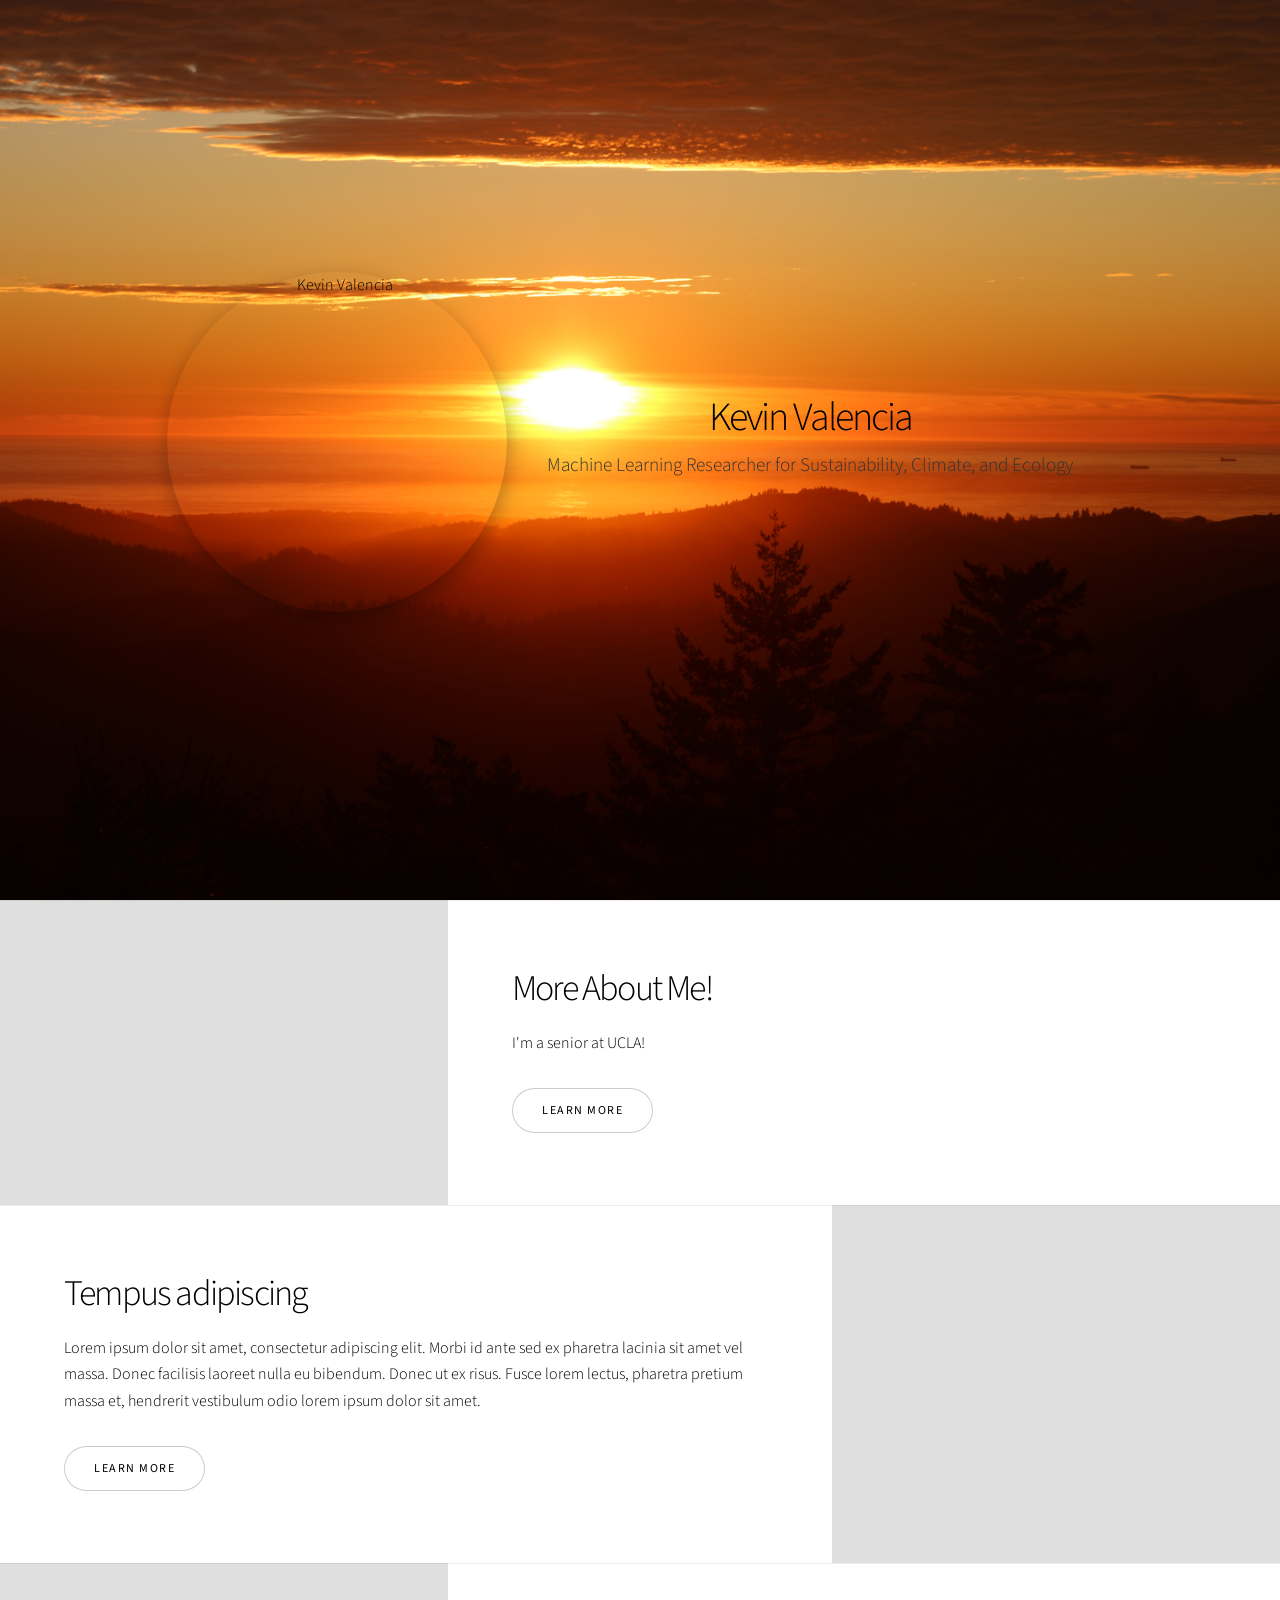
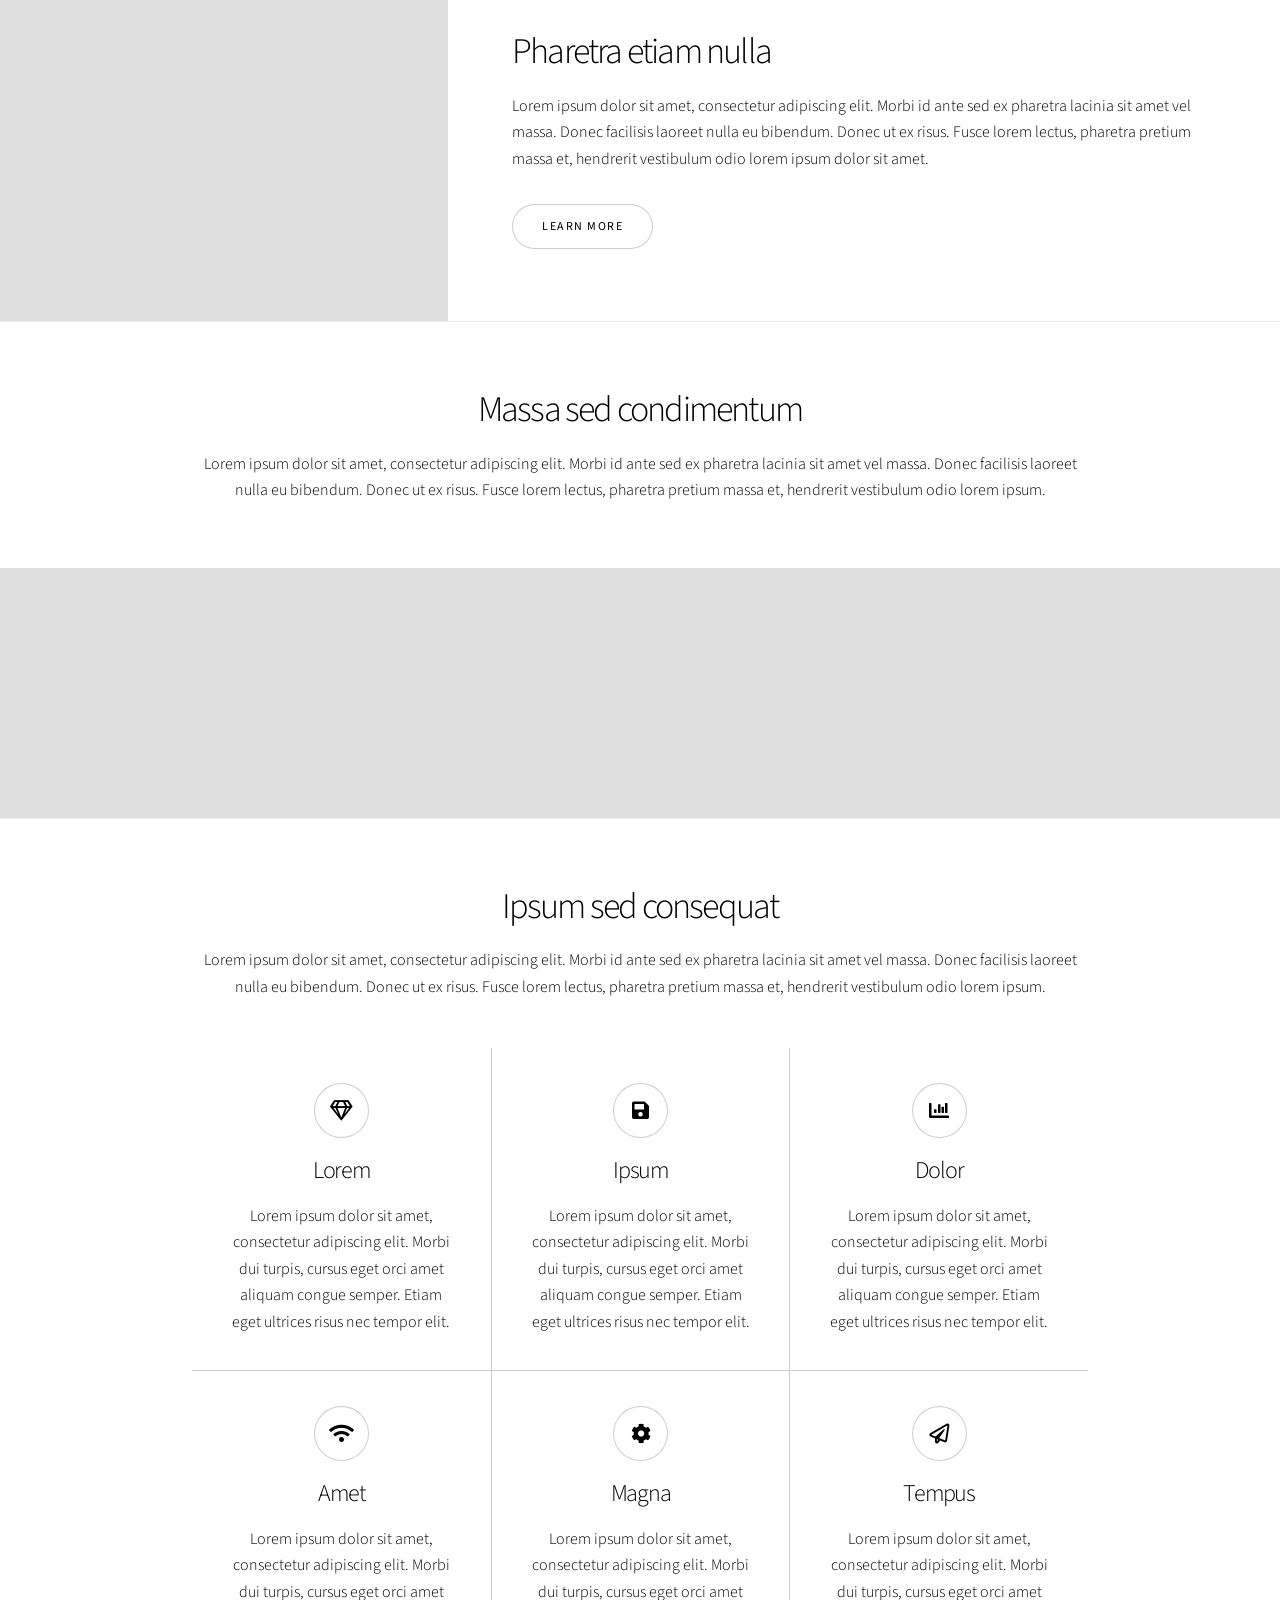
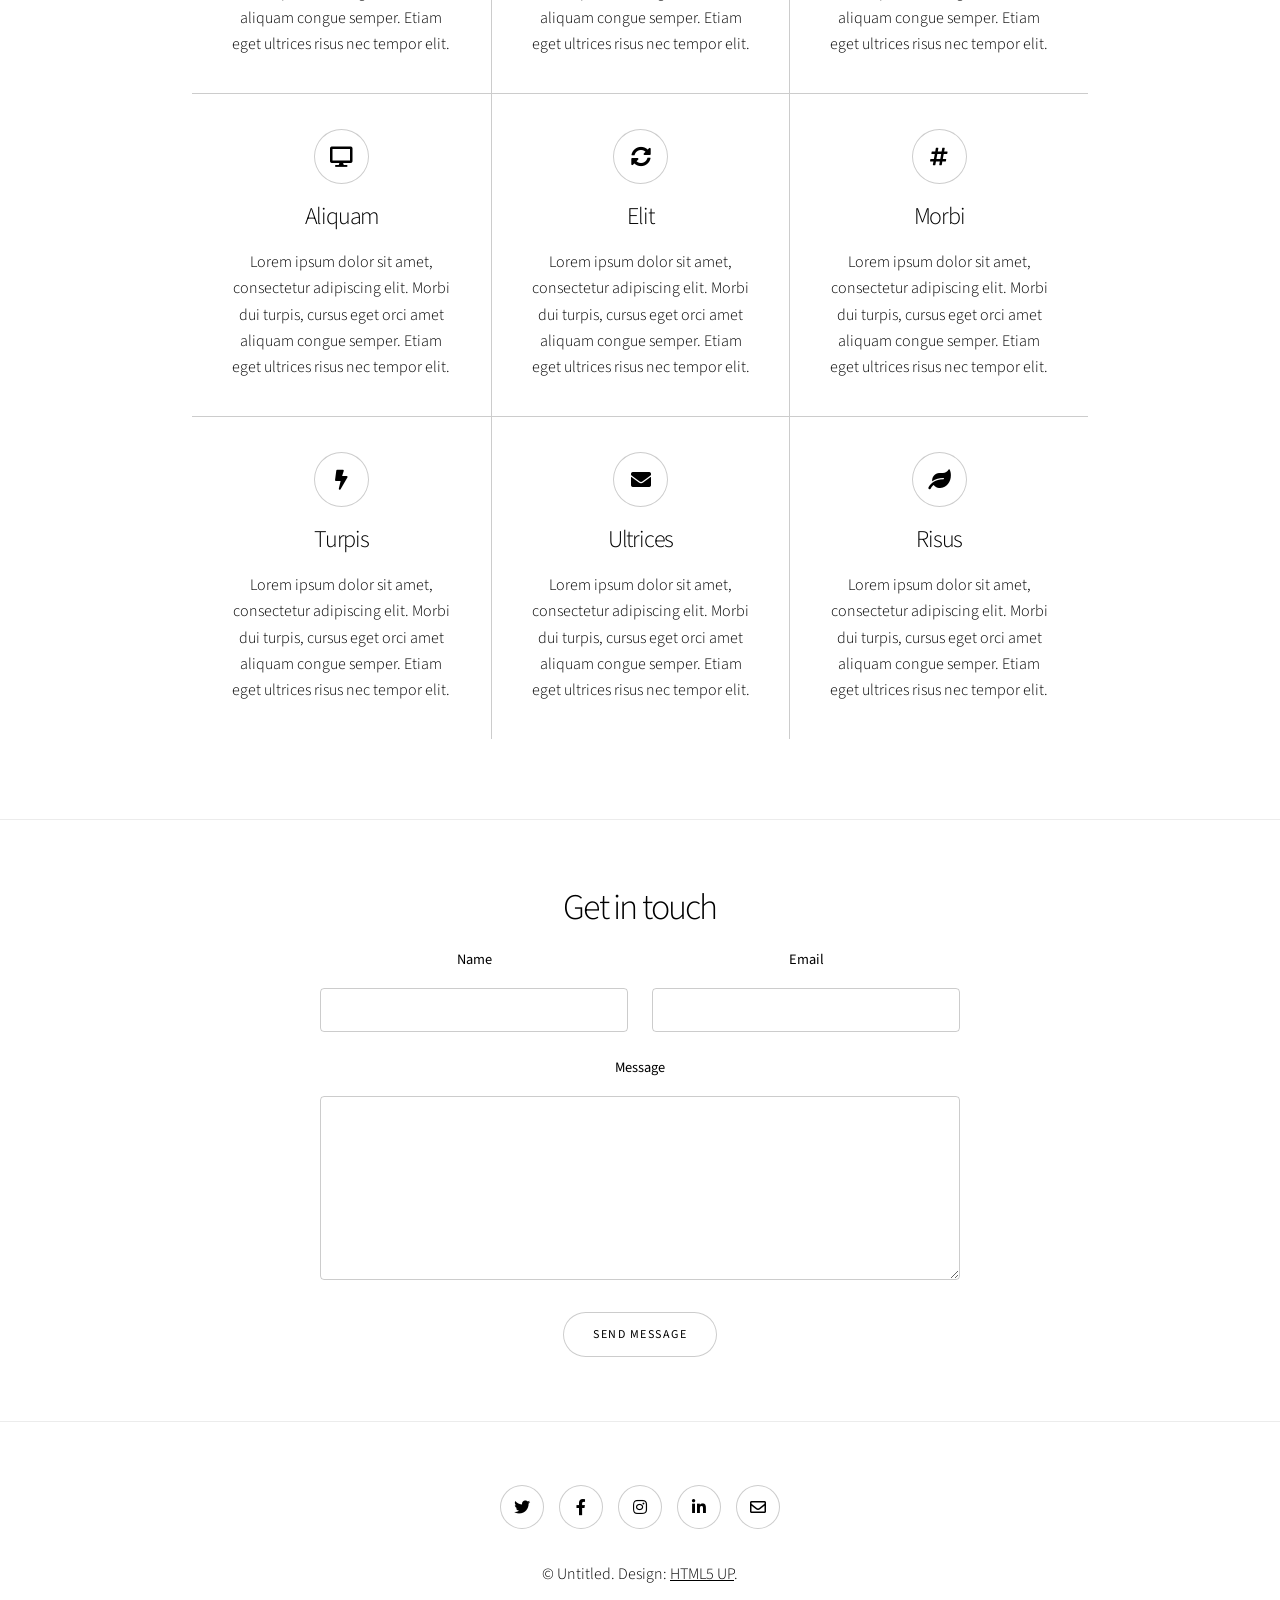
==== index.html @ 8679f1d5 "update title" ====
<!DOCTYPE HTML>
<!--
	Story by HTML5 UP
	html5up.net | @ajlkn
	Free for personal and commercial use under the CCA 3.0 license (html5up.net/license)
-->
<html>
	<head>
		<title>Story by HTML5 UP</title>
		<meta charset="utf-8" />
		<meta name="viewport" content="width=device-width, initial-scale=1, user-scalable=no" />
		<link rel="stylesheet" href="assets/css/main.css" />
		<noscript><link rel="stylesheet" href="assets/css/noscript.css" /></noscript>
	</head>
	<body class="is-preload">

		<!-- Wrapper -->
			<div id="wrapper" class="divided">

				<!-- One -->
					<section class="hero full-background">
					<img class="profile-pic" src="./images/221A0986.JPG" alt="Kevin Valencia" />
					<div class="overlay">
						<h1>Kevin Valencia</h1>
						<p>Machine Learning Researcher for Sustainability, Climate, and Ecology</p>
					</div>
					</section>


				<!-- Two -->
					<section class="spotlight style1 orient-right content-align-left image-position-center onscroll-image-fade-in" id="first">
						<div class="content">
							<h2>More About Me!</h2>
							<p>I'm a senior at UCLA!</p>
							<ul class="actions stacked">
								<li><a href="#" class="button">Learn More</a></li>
							</ul>
						</div>
						<div class="image">
							<img src="./images/221A0952.jpg" alt="" />
						</div>
					</section>

				<!-- Three -->
					<section class="spotlight style1 orient-left content-align-left image-position-center onscroll-image-fade-in">
						<div class="content">
							<h2>Tempus adipiscing</h2>
							<p>Lorem ipsum dolor sit amet, consectetur adipiscing elit. Morbi id ante sed ex pharetra lacinia sit amet vel massa. Donec facilisis laoreet nulla eu bibendum. Donec ut ex risus. Fusce lorem lectus, pharetra pretium massa et, hendrerit vestibulum odio lorem ipsum dolor sit amet.</p>
							<ul class="actions stacked">
								<li><a href="#" class="button">Learn More</a></li>
							</ul>
						</div>
						<div class="image">
							<img src="images/spotlight02.jpg" alt="" />
						</div>
					</section>

				<!-- Four -->
					<section class="spotlight style1 orient-right content-align-left image-position-center onscroll-image-fade-in">
						<div class="content">
							<h2>Pharetra etiam nulla</h2>
							<p>Lorem ipsum dolor sit amet, consectetur adipiscing elit. Morbi id ante sed ex pharetra lacinia sit amet vel massa. Donec facilisis laoreet nulla eu bibendum. Donec ut ex risus. Fusce lorem lectus, pharetra pretium massa et, hendrerit vestibulum odio lorem ipsum dolor sit amet.</p>
							<ul class="actions stacked">
								<li><a href="#" class="button">Learn More</a></li>
							</ul>
						</div>
						<div class="image">
							<img src="images/spotlight03.jpg" alt="" />
						</div>
					</section>

				<!-- Five -->
					<section class="wrapper style1 align-center">
						<div class="inner">
							<h2>Massa sed condimentum</h2>
							<p>Lorem ipsum dolor sit amet, consectetur adipiscing elit. Morbi id ante sed ex pharetra lacinia sit amet vel massa. Donec facilisis laoreet nulla eu bibendum. Donec ut ex risus. Fusce lorem lectus, pharetra pretium massa et, hendrerit vestibulum odio lorem ipsum.</p>
						</div>

						<!-- Gallery -->
							<div class="gallery style2 medium lightbox onscroll-fade-in">
								<article>
									<a href="images/gallery/fulls/01.jpg" class="image">
										<img src="images/gallery/thumbs/01.jpg" alt="" />
									</a>
									<div class="caption">
										<h3>Ipsum Dolor</h3>
										<p>Lorem ipsum dolor amet, consectetur magna etiam elit. Etiam sed ultrices.</p>
										<ul class="actions fixed">
											<li><span class="button small">Details</span></li>
										</ul>
									</div>
								</article>
								<article>
									<a href="images/gallery/fulls/02.jpg" class="image">
										<img src="images/gallery/thumbs/02.jpg" alt="" />
									</a>
									<div class="caption">
										<h3>Feugiat Lorem</h3>
										<p>Lorem ipsum dolor amet, consectetur magna etiam elit. Etiam sed ultrices.</p>
										<ul class="actions fixed">
											<li><span class="button small">Details</span></li>
										</ul>
									</div>
								</article>
								<article>
									<a href="images/gallery/fulls/03.jpg" class="image">
										<img src="images/gallery/thumbs/03.jpg" alt="" />
									</a>
									<div class="caption">
										<h3>Magna Amet</h3>
										<p>Lorem ipsum dolor amet, consectetur magna etiam elit. Etiam sed ultrices.</p>
										<ul class="actions fixed">
											<li><span class="button small">Details</span></li>
										</ul>
									</div>
								</article>
								<article>
									<a href="images/gallery/fulls/04.jpg" class="image">
										<img src="images/gallery/thumbs/04.jpg" alt="" />
									</a>
									<div class="caption">
										<h3>Sed Tempus</h3>
										<p>Lorem ipsum dolor amet, consectetur magna etiam elit. Etiam sed ultrices.</p>
										<ul class="actions fixed">
											<li><span class="button small">Details</span></li>
										</ul>
									</div>
								</article>
								<article>
									<a href="images/gallery/fulls/05.jpg" class="image">
										<img src="images/gallery/thumbs/05.jpg" alt="" />
									</a>
									<div class="caption">
										<h3>Ultrices Magna</h3>
										<p>Lorem ipsum dolor amet, consectetur magna etiam elit. Etiam sed ultrices.</p>
										<ul class="actions fixed">
											<li><span class="button small">Details</span></li>
										</ul>
									</div>
								</article>
								<article>
									<a href="images/gallery/fulls/06.jpg" class="image">
										<img src="images/gallery/thumbs/06.jpg" alt="" />
									</a>
									<div class="caption">
										<h3>Sed Tempus</h3>
										<p>Lorem ipsum dolor amet, consectetur magna etiam elit. Etiam sed ultrices.</p>
										<ul class="actions fixed">
											<li><span class="button small">Details</span></li>
										</ul>
									</div>
								</article>
								<article>
									<a href="images/gallery/fulls/07.jpg" class="image">
										<img src="images/gallery/thumbs/07.jpg" alt="" />
									</a>
									<div class="caption">
										<h3>Ipsum Lorem</h3>
										<p>Lorem ipsum dolor amet, consectetur magna etiam elit. Etiam sed ultrices.</p>
										<ul class="actions fixed">
											<li><span class="button small">Details</span></li>
										</ul>
									</div>
								</article>
								<article>
									<a href="images/gallery/fulls/08.jpg" class="image">
										<img src="images/gallery/thumbs/08.jpg" alt="" />
									</a>
									<div class="caption">
										<h3>Magna Risus</h3>
										<p>Lorem ipsum dolor amet, consectetur magna etiam elit. Etiam sed ultrices.</p>
										<ul class="actions fixed">
											<li><span class="button small">Details</span></li>
										</ul>
									</div>
								</article>
								<article>
									<a href="images/gallery/fulls/09.jpg" class="image">
										<img src="images/gallery/thumbs/09.jpg" alt="" />
									</a>
									<div class="caption">
										<h3>Tempus Dolor</h3>
										<p>Lorem ipsum dolor amet, consectetur magna etiam elit. Etiam sed ultrices.</p>
										<ul class="actions fixed">
											<li><span class="button small">Details</span></li>
										</ul>
									</div>
								</article>
								<article>
									<a href="images/gallery/fulls/10.jpg" class="image">
										<img src="images/gallery/thumbs/10.jpg" alt="" />
									</a>
									<div class="caption">
										<h3>Sed Etiam</h3>
										<p>Lorem ipsum dolor amet, consectetur magna etiam elit. Etiam sed ultrices.</p>
										<ul class="actions fixed">
											<li><span class="button small">Details</span></li>
										</ul>
									</div>
								</article>
								<article>
									<a href="images/gallery/fulls/11.jpg" class="image">
										<img src="images/gallery/thumbs/11.jpg" alt="" />
									</a>
									<div class="caption">
										<h3>Magna Lorem</h3>
										<p>Lorem ipsum dolor amet, consectetur magna etiam elit. Etiam sed ultrices.</p>
										<ul class="actions fixed">
											<li><span class="button small">Details</span></li>
										</ul>
									</div>
								</article>
								<article>
									<a href="images/gallery/fulls/12.jpg" class="image">
										<img src="images/gallery/thumbs/12.jpg" alt="" />
									</a>
									<div class="caption">
										<h3>Ipsum Dolor</h3>
										<p>Lorem ipsum dolor amet, consectetur magna etiam elit. Etiam sed ultrices.</p>
										<ul class="actions fixed">
											<li><span class="button small">Details</span></li>
										</ul>
									</div>
								</article>
							</div>

					</section>

				<!-- Six -->
					<section class="wrapper style1 align-center">
						<div class="inner">
							<h2>Ipsum sed consequat</h2>
							<p>Lorem ipsum dolor sit amet, consectetur adipiscing elit. Morbi id ante sed ex pharetra lacinia sit amet vel massa. Donec facilisis laoreet nulla eu bibendum. Donec ut ex risus. Fusce lorem lectus, pharetra pretium massa et, hendrerit vestibulum odio lorem ipsum.</p>
							<div class="items style1 medium onscroll-fade-in">
								<section>
									<span class="icon style2 major fa-gem"></span>
									<h3>Lorem</h3>
									<p>Lorem ipsum dolor sit amet, consectetur adipiscing elit. Morbi dui turpis, cursus eget orci amet aliquam congue semper. Etiam eget ultrices risus nec tempor elit.</p>
								</section>
								<section>
									<span class="icon solid style2 major fa-save"></span>
									<h3>Ipsum</h3>
									<p>Lorem ipsum dolor sit amet, consectetur adipiscing elit. Morbi dui turpis, cursus eget orci amet aliquam congue semper. Etiam eget ultrices risus nec tempor elit.</p>
								</section>
								<section>
									<span class="icon solid style2 major fa-chart-bar"></span>
									<h3>Dolor</h3>
									<p>Lorem ipsum dolor sit amet, consectetur adipiscing elit. Morbi dui turpis, cursus eget orci amet aliquam congue semper. Etiam eget ultrices risus nec tempor elit.</p>
								</section>
								<section>
									<span class="icon solid style2 major fa-wifi"></span>
									<h3>Amet</h3>
									<p>Lorem ipsum dolor sit amet, consectetur adipiscing elit. Morbi dui turpis, cursus eget orci amet aliquam congue semper. Etiam eget ultrices risus nec tempor elit.</p>
								</section>
								<section>
									<span class="icon solid style2 major fa-cog"></span>
									<h3>Magna</h3>
									<p>Lorem ipsum dolor sit amet, consectetur adipiscing elit. Morbi dui turpis, cursus eget orci amet aliquam congue semper. Etiam eget ultrices risus nec tempor elit.</p>
								</section>
								<section>
									<span class="icon style2 major fa-paper-plane"></span>
									<h3>Tempus</h3>
									<p>Lorem ipsum dolor sit amet, consectetur adipiscing elit. Morbi dui turpis, cursus eget orci amet aliquam congue semper. Etiam eget ultrices risus nec tempor elit.</p>
								</section>
								<section>
									<span class="icon solid style2 major fa-desktop"></span>
									<h3>Aliquam</h3>
									<p>Lorem ipsum dolor sit amet, consectetur adipiscing elit. Morbi dui turpis, cursus eget orci amet aliquam congue semper. Etiam eget ultrices risus nec tempor elit.</p>
								</section>
								<section>
									<span class="icon solid style2 major fa-sync-alt"></span>
									<h3>Elit</h3>
									<p>Lorem ipsum dolor sit amet, consectetur adipiscing elit. Morbi dui turpis, cursus eget orci amet aliquam congue semper. Etiam eget ultrices risus nec tempor elit.</p>
								</section>
								<section>
									<span class="icon solid style2 major fa-hashtag"></span>
									<h3>Morbi</h3>
									<p>Lorem ipsum dolor sit amet, consectetur adipiscing elit. Morbi dui turpis, cursus eget orci amet aliquam congue semper. Etiam eget ultrices risus nec tempor elit.</p>
								</section>
								<section>
									<span class="icon solid style2 major fa-bolt"></span>
									<h3>Turpis</h3>
									<p>Lorem ipsum dolor sit amet, consectetur adipiscing elit. Morbi dui turpis, cursus eget orci amet aliquam congue semper. Etiam eget ultrices risus nec tempor elit.</p>
								</section>
								<section>
									<span class="icon solid style2 major fa-envelope"></span>
									<h3>Ultrices</h3>
									<p>Lorem ipsum dolor sit amet, consectetur adipiscing elit. Morbi dui turpis, cursus eget orci amet aliquam congue semper. Etiam eget ultrices risus nec tempor elit.</p>
								</section>
								<section>
									<span class="icon solid style2 major fa-leaf"></span>
									<h3>Risus</h3>
									<p>Lorem ipsum dolor sit amet, consectetur adipiscing elit. Morbi dui turpis, cursus eget orci amet aliquam congue semper. Etiam eget ultrices risus nec tempor elit.</p>
								</section>
							</div>
						</div>
					</section>

				<!-- Seven -->
					<section class="wrapper style1 align-center">
						<div class="inner medium">
							<h2>Get in touch</h2>
							<form method="post" action="#">
								<div class="fields">
									<div class="field half">
										<label for="name">Name</label>
										<input type="text" name="name" id="name" value="" />
									</div>
									<div class="field half">
										<label for="email">Email</label>
										<input type="email" name="email" id="email" value="" />
									</div>
									<div class="field">
										<label for="message">Message</label>
										<textarea name="message" id="message" rows="6"></textarea>
									</div>
								</div>
								<ul class="actions special">
									<li><input type="submit" name="submit" id="submit" value="Send Message" /></li>
								</ul>
							</form>

						</div>
					</section>

				<!-- Footer -->
					<footer class="wrapper style1 align-center">
						<div class="inner">
							<ul class="icons">
								<li><a href="#" class="icon brands style2 fa-twitter"><span class="label">Twitter</span></a></li>
								<li><a href="#" class="icon brands style2 fa-facebook-f"><span class="label">Facebook</span></a></li>
								<li><a href="#" class="icon brands style2 fa-instagram"><span class="label">Instagram</span></a></li>
								<li><a href="#" class="icon brands style2 fa-linkedin-in"><span class="label">LinkedIn</span></a></li>
								<li><a href="#" class="icon style2 fa-envelope"><span class="label">Email</span></a></li>
							</ul>
							<p>&copy; Untitled. Design: <a href="https://html5up.net">HTML5 UP</a>.</p>
						</div>
					</footer>

			</div>

		<!-- Scripts -->
			<script src="assets/js/jquery.min.js"></script>
			<script src="assets/js/jquery.scrollex.min.js"></script>
			<script src="assets/js/jquery.scrolly.min.js"></script>
			<script src="assets/js/browser.min.js"></script>
			<script src="assets/js/breakpoints.min.js"></script>
			<script src="assets/js/util.js"></script>
			<script src="assets/js/main.js"></script>

	</body>
</html>
---- assets/css/main.css ----
@import url(fontawesome-all.min.css);
@import url("https://fonts.googleapis.com/css?family=Source+Sans+Pro:300,300i,400,400i");

/*
	Story by HTML5 UP
	html5up.net | @ajlkn
	Free for personal and commercial use under the CCA 3.0 license (html5up.net/license)
*/

html, body, div, span, applet, object,
iframe, h1, h2, h3, h4, h5, h6, p, blockquote,
pre, a, abbr, acronym, address, big, cite,
code, del, dfn, em, img, ins, kbd, q, s, samp,
small, strike, strong, sub, sup, tt, var, b,
u, i, center, dl, dt, dd, ol, ul, li, fieldset,
form, label, legend, table, caption, tbody,
tfoot, thead, tr, th, td, article, aside,
canvas, details, embed, figure, figcaption,
footer, header, hgroup, menu, nav, output, ruby,
section, summary, time, mark, audio, video {
	margin: 0;
	padding: 0;
	border: 0;
	font-size: 100%;
	font: inherit;
	vertical-align: baseline;}

article, aside, details, figcaption, figure,
footer, header, hgroup, menu, nav, section {
	display: block;}

body {
	line-height: 1;
}

ol, ul {
	list-style: none;
}

blockquote, q {
	quotes: none;
}

	blockquote:before, blockquote:after, q:before, q:after {
		content: '';
		content: none;
	}

table {
	border-collapse: collapse;
	border-spacing: 0;
}

body {
	-webkit-text-size-adjust: none;
}

mark {
	background-color: transparent;
	color: inherit;
}

input::-moz-focus-inner {
	border: 0;
	padding: 0;
}

input, select, textarea {
	-moz-appearance: none;
	-webkit-appearance: none;
	-ms-appearance: none;
	appearance: none;
}

/* Basic */

	@-ms-viewport {
		width: device-width;
	}

	body {
		-ms-overflow-style: scrollbar;
	}

	@media screen and (max-width: 480px) {

		html, body {
			min-width: 320px;
		}

	}

	html {
		box-sizing: border-box;
	}

	*, *:before, *:after {
		box-sizing: inherit;
	}

	body {
		background: #ffffff;
	}

		body.is-preload *, body.is-preload *:before, body.is-preload *:after {
			-moz-animation: none !important;
			-webkit-animation: none !important;
			-ms-animation: none !important;
			animation: none !important;
			-moz-transition: none !important;
			-webkit-transition: none !important;
			-ms-transition: none !important;
			transition: none !important;
		}

/* Type */

	html {
		font-size: 18pt;
	}

		@media screen and (max-width: 1680px) {

			html {
				font-size: 14pt;
			}

		}

		@media screen and (max-width: 1280px) {

			html {
				font-size: 12pt;
			}

		}

		@media screen and (max-width: 736px) {

			html {
				font-size: 11pt;
			}

		}

		@media screen and (max-width: 360px) {

			html {
				font-size: 10pt;
			}

		}

	body {
		background-color: #ffffff;
		color: #000000;
	}

	body, input, select, textarea {
		font-family: "Source Sans Pro", Helvetica, sans-serif;
		font-size: 1rem;
		font-weight: 300;
		line-height: 1.65;
	}

	a {
		-moz-transition: color 0.2s ease-in-out;
		-webkit-transition: color 0.2s ease-in-out;
		-ms-transition: color 0.2s ease-in-out;
		transition: color 0.2s ease-in-out;
		text-decoration: underline;
	}

		a:hover {
			text-decoration: none;
		}

	strong, b {
		font-weight: 400;
	}

	em, i {
		font-style: italic;
	}

	p {
		margin: 0 0 2rem 0;
	}

		p.major {
			font-size: 1.25rem;
		}

	h1, h2, h3, h4, h5, h6 {
		font-weight: 300;
		line-height: 1.375;
		letter-spacing: -0.05em;
		margin: 0 0 1rem 0;
	}

		h1 a, h2 a, h3 a, h4 a, h5 a, h6 a {
			color: inherit;
			text-decoration: none;
		}

	h1 {
		font-size: 3.5rem;
		line-height: 1.2;
	}

	h2 {
		font-size: 2.25rem;
	}

	h3 {
		font-size: 1.5rem;
	}

	h4 {
		font-size: 1.1rem;
	}

	h5 {
		font-size: 0.9rem;
	}

	h6 {
		font-size: 0.7rem;
	}

	sub {
		font-size: 0.8rem;
		position: relative;
		top: 0.5rem;
	}

	sup {
		font-size: 0.8rem;
		position: relative;
		top: -0.5rem;
	}

	blockquote {
		border-left: solid 4px;
		font-style: italic;
		margin: 0 0 2rem 0;
		padding: 0.5rem 0 0.5rem 2rem;
	}

	code {
		border-radius: 4px;
		font-family: "Courier New", monospace;
		font-size: 0.9em;
		margin: 0 0.25rem;
		padding: 0.25rem 0.325rem;
	}

	pre {
		-webkit-overflow-scrolling: touch;
		font-family: "Courier New", monospace;
		font-size: 0.9em;
		margin: 0 0 2rem 0;
	}

		pre code {
			display: block;
			line-height: 1.5;
			padding: 0.75rem 1rem;
			overflow-x: auto;
		}

	hr {
		border: 0;
		border-bottom: solid 1px;
		margin: 2.5rem 0;
	}

		hr.major {
			margin: 3.5rem 0;
		}

	.align-left {
		text-align: left;
	}

	.align-center {
		text-align: center;
	}

	.align-right {
		text-align: right;
	}

	@media screen and (max-width: 736px) {

		p.major {
			font-size: 1.1rem;
		}

		h1 {
			font-size: 2.5rem;
		}

		h2 {
			font-size: 2rem;
		}

		h3 {
			font-size: 1.25rem;
		}

		h4 {
			font-size: 1rem;
		}

	}

	input, select, textarea {
		color: #000000;
	}

	a {
		color: #000000;
	}

		a:hover {
			color: #47D3E5;
		}

	strong, b {
		color: #000000;
	}

	h1, h2, h3, h4, h5, h6 {
		color: #000000;
	}

	blockquote {
		border-left-color: rgba(0, 0, 0, 0.2);
	}

	code {
		background: rgba(0, 0, 0, 0.05);
		border-color: rgba(0, 0, 0, 0.2);
	}

	hr {
		border-bottom-color: rgba(0, 0, 0, 0.2);
	}

/* Row */

	.row {
		display: flex;
		flex-wrap: wrap;
		box-sizing: border-box;
		align-items: stretch;
	}

		.row > * {
			box-sizing: border-box;
		}

		.row.gtr-uniform > * > :last-child {
			margin-bottom: 0;
		}

		.row.aln-left {
			justify-content: flex-start;
		}

		.row.aln-center {
			justify-content: center;
		}

		.row.aln-right {
			justify-content: flex-end;
		}

		.row.aln-top {
			align-items: flex-start;
		}

		.row.aln-middle {
			align-items: center;
		}

		.row.aln-bottom {
			align-items: flex-end;
		}

		.row > .imp {
			order: -1;
		}

		.row > .col-1 {
			width: 8.33333%;
		}

		.row > .off-1 {
			margin-left: 8.33333%;
		}

		.row > .col-2 {
			width: 16.66667%;
		}

		.row > .off-2 {
			margin-left: 16.66667%;
		}

		.row > .col-3 {
			width: 25%;
		}

		.row > .off-3 {
			margin-left: 25%;
		}

		.row > .col-4 {
			width: 33.33333%;
		}

		.row > .off-4 {
			margin-left: 33.33333%;
		}

		.row > .col-5 {
			width: 41.66667%;
		}

		.row > .off-5 {
			margin-left: 41.66667%;
		}

		.row > .col-6 {
			width: 50%;
		}

		.row > .off-6 {
			margin-left: 50%;
		}

		.row > .col-7 {
			width: 58.33333%;
		}

		.row > .off-7 {
			margin-left: 58.33333%;
		}

		.row > .col-8 {
			width: 66.66667%;
		}

		.row > .off-8 {
			margin-left: 66.66667%;
		}

		.row > .col-9 {
			width: 75%;
		}

		.row > .off-9 {
			margin-left: 75%;
		}

		.row > .col-10 {
			width: 83.33333%;
		}

		.row > .off-10 {
			margin-left: 83.33333%;
		}

		.row > .col-11 {
			width: 91.66667%;
		}

		.row > .off-11 {
			margin-left: 91.66667%;
		}

		.row > .col-12 {
			width: 100%;
		}

		.row > .off-12 {
			margin-left: 100%;
		}

		.row.gtr-0 {
			margin-top: 0;
			margin-left: 0rem;
		}

			.row.gtr-0 > * {
				padding: 0 0 0 0rem;
			}

			.row.gtr-0.gtr-uniform {
				margin-top: 0rem;
			}

				.row.gtr-0.gtr-uniform > * {
					padding-top: 0rem;
				}

		.row.gtr-25 {
			margin-top: 0;
			margin-left: -0.5rem;
		}

			.row.gtr-25 > * {
				padding: 0 0 0 0.5rem;
			}

			.row.gtr-25.gtr-uniform {
				margin-top: -0.5rem;
			}

				.row.gtr-25.gtr-uniform > * {
					padding-top: 0.5rem;
				}

		.row.gtr-50 {
			margin-top: 0;
			margin-left: -1rem;
		}

			.row.gtr-50 > * {
				padding: 0 0 0 1rem;
			}

			.row.gtr-50.gtr-uniform {
				margin-top: -1rem;
			}

				.row.gtr-50.gtr-uniform > * {
					padding-top: 1rem;
				}

		.row {
			margin-top: 0;
			margin-left: -2rem;
		}

			.row > * {
				padding: 0 0 0 2rem;
			}

			.row.gtr-uniform {
				margin-top: -2rem;
			}

				.row.gtr-uniform > * {
					padding-top: 2rem;
				}

		.row.gtr-150 {
			margin-top: 0;
			margin-left: -3rem;
		}

			.row.gtr-150 > * {
				padding: 0 0 0 3rem;
			}

			.row.gtr-150.gtr-uniform {
				margin-top: -3rem;
			}

				.row.gtr-150.gtr-uniform > * {
					padding-top: 3rem;
				}

		.row.gtr-200 {
			margin-top: 0;
			margin-left: -4rem;
		}

			.row.gtr-200 > * {
				padding: 0 0 0 4rem;
			}

			.row.gtr-200.gtr-uniform {
				margin-top: -4rem;
			}

				.row.gtr-200.gtr-uniform > * {
					padding-top: 4rem;
				}

		@media screen and (max-width: 1680px) {

			.row {
				display: flex;
				flex-wrap: wrap;
				box-sizing: border-box;
				align-items: stretch;
			}

				.row > * {
					box-sizing: border-box;
				}

				.row.gtr-uniform > * > :last-child {
					margin-bottom: 0;
				}

				.row.aln-left {
					justify-content: flex-start;
				}

				.row.aln-center {
					justify-content: center;
				}

				.row.aln-right {
					justify-content: flex-end;
				}

				.row.aln-top {
					align-items: flex-start;
				}

				.row.aln-middle {
					align-items: center;
				}

				.row.aln-bottom {
					align-items: flex-end;
				}

				.row > .imp-xlarge {
					order: -1;
				}

				.row > .col-1-xlarge {
					width: 8.33333%;
				}

				.row > .off-1-xlarge {
					margin-left: 8.33333%;
				}

				.row > .col-2-xlarge {
					width: 16.66667%;
				}

				.row > .off-2-xlarge {
					margin-left: 16.66667%;
				}

				.row > .col-3-xlarge {
					width: 25%;
				}

				.row > .off-3-xlarge {
					margin-left: 25%;
				}

				.row > .col-4-xlarge {
					width: 33.33333%;
				}

				.row > .off-4-xlarge {
					margin-left: 33.33333%;
				}

				.row > .col-5-xlarge {
					width: 41.66667%;
				}

				.row > .off-5-xlarge {
					margin-left: 41.66667%;
				}

				.row > .col-6-xlarge {
					width: 50%;
				}

				.row > .off-6-xlarge {
					margin-left: 50%;
				}

				.row > .col-7-xlarge {
					width: 58.33333%;
				}

				.row > .off-7-xlarge {
					margin-left: 58.33333%;
				}

				.row > .col-8-xlarge {
					width: 66.66667%;
				}

				.row > .off-8-xlarge {
					margin-left: 66.66667%;
				}

				.row > .col-9-xlarge {
					width: 75%;
				}

				.row > .off-9-xlarge {
					margin-left: 75%;
				}

				.row > .col-10-xlarge {
					width: 83.33333%;
				}

				.row > .off-10-xlarge {
					margin-left: 83.33333%;
				}

				.row > .col-11-xlarge {
					width: 91.66667%;
				}

				.row > .off-11-xlarge {
					margin-left: 91.66667%;
				}

				.row > .col-12-xlarge {
					width: 100%;
				}

				.row > .off-12-xlarge {
					margin-left: 100%;
				}

				.row.gtr-0 {
					margin-top: 0;
					margin-left: 0rem;
				}

					.row.gtr-0 > * {
						padding: 0 0 0 0rem;
					}

					.row.gtr-0.gtr-uniform {
						margin-top: 0rem;
					}

						.row.gtr-0.gtr-uniform > * {
							padding-top: 0rem;
						}

				.row.gtr-25 {
					margin-top: 0;
					margin-left: -0.5rem;
				}

					.row.gtr-25 > * {
						padding: 0 0 0 0.5rem;
					}

					.row.gtr-25.gtr-uniform {
						margin-top: -0.5rem;
					}

						.row.gtr-25.gtr-uniform > * {
							padding-top: 0.5rem;
						}

				.row.gtr-50 {
					margin-top: 0;
					margin-left: -1rem;
				}

					.row.gtr-50 > * {
						padding: 0 0 0 1rem;
					}

					.row.gtr-50.gtr-uniform {
						margin-top: -1rem;
					}

						.row.gtr-50.gtr-uniform > * {
							padding-top: 1rem;
						}

				.row {
					margin-top: 0;
					margin-left: -2rem;
				}

					.row > * {
						padding: 0 0 0 2rem;
					}

					.row.gtr-uniform {
						margin-top: -2rem;
					}

						.row.gtr-uniform > * {
							padding-top: 2rem;
						}

				.row.gtr-150 {
					margin-top: 0;
					margin-left: -3rem;
				}

					.row.gtr-150 > * {
						padding: 0 0 0 3rem;
					}

					.row.gtr-150.gtr-uniform {
						margin-top: -3rem;
					}

						.row.gtr-150.gtr-uniform > * {
							padding-top: 3rem;
						}

				.row.gtr-200 {
					margin-top: 0;
					margin-left: -4rem;
				}

					.row.gtr-200 > * {
						padding: 0 0 0 4rem;
					}

					.row.gtr-200.gtr-uniform {
						margin-top: -4rem;
					}

						.row.gtr-200.gtr-uniform > * {
							padding-top: 4rem;
						}

		}

		@media screen and (max-width: 1280px) {

			.row {
				display: flex;
				flex-wrap: wrap;
				box-sizing: border-box;
				align-items: stretch;
			}

				.row > * {
					box-sizing: border-box;
				}

				.row.gtr-uniform > * > :last-child {
					margin-bottom: 0;
				}

				.row.aln-left {
					justify-content: flex-start;
				}

				.row.aln-center {
					justify-content: center;
				}

				.row.aln-right {
					justify-content: flex-end;
				}

				.row.aln-top {
					align-items: flex-start;
				}

				.row.aln-middle {
					align-items: center;
				}

				.row.aln-bottom {
					align-items: flex-end;
				}

				.row > .imp-large {
					order: -1;
				}

				.row > .col-1-large {
					width: 8.33333%;
				}

				.row > .off-1-large {
					margin-left: 8.33333%;
				}

				.row > .col-2-large {
					width: 16.66667%;
				}

				.row > .off-2-large {
					margin-left: 16.66667%;
				}

				.row > .col-3-large {
					width: 25%;
				}

				.row > .off-3-large {
					margin-left: 25%;
				}

				.row > .col-4-large {
					width: 33.33333%;
				}

				.row > .off-4-large {
					margin-left: 33.33333%;
				}

				.row > .col-5-large {
					width: 41.66667%;
				}

				.row > .off-5-large {
					margin-left: 41.66667%;
				}

				.row > .col-6-large {
					width: 50%;
				}

				.row > .off-6-large {
					margin-left: 50%;
				}

				.row > .col-7-large {
					width: 58.33333%;
				}

				.row > .off-7-large {
					margin-left: 58.33333%;
				}

				.row > .col-8-large {
					width: 66.66667%;
				}

				.row > .off-8-large {
					margin-left: 66.66667%;
				}

				.row > .col-9-large {
					width: 75%;
				}

				.row > .off-9-large {
					margin-left: 75%;
				}

				.row > .col-10-large {
					width: 83.33333%;
				}

				.row > .off-10-large {
					margin-left: 83.33333%;
				}

				.row > .col-11-large {
					width: 91.66667%;
				}

				.row > .off-11-large {
					margin-left: 91.66667%;
				}

				.row > .col-12-large {
					width: 100%;
				}

				.row > .off-12-large {
					margin-left: 100%;
				}

				.row.gtr-0 {
					margin-top: 0;
					margin-left: 0rem;
				}

					.row.gtr-0 > * {
						padding: 0 0 0 0rem;
					}

					.row.gtr-0.gtr-uniform {
						margin-top: 0rem;
					}

						.row.gtr-0.gtr-uniform > * {
							padding-top: 0rem;
						}

				.row.gtr-25 {
					margin-top: 0;
					margin-left: -0.5rem;
				}

					.row.gtr-25 > * {
						padding: 0 0 0 0.5rem;
					}

					.row.gtr-25.gtr-uniform {
						margin-top: -0.5rem;
					}

						.row.gtr-25.gtr-uniform > * {
							padding-top: 0.5rem;
						}

				.row.gtr-50 {
					margin-top: 0;
					margin-left: -1rem;
				}

					.row.gtr-50 > * {
						padding: 0 0 0 1rem;
					}

					.row.gtr-50.gtr-uniform {
						margin-top: -1rem;
					}

						.row.gtr-50.gtr-uniform > * {
							padding-top: 1rem;
						}

				.row {
					margin-top: 0;
					margin-left: -2rem;
				}

					.row > * {
						padding: 0 0 0 2rem;
					}

					.row.gtr-uniform {
						margin-top: -2rem;
					}

						.row.gtr-uniform > * {
							padding-top: 2rem;
						}

				.row.gtr-150 {
					margin-top: 0;
					margin-left: -3rem;
				}

					.row.gtr-150 > * {
						padding: 0 0 0 3rem;
					}

					.row.gtr-150.gtr-uniform {
						margin-top: -3rem;
					}

						.row.gtr-150.gtr-uniform > * {
							padding-top: 3rem;
						}

				.row.gtr-200 {
					margin-top: 0;
					margin-left: -4rem;
				}

					.row.gtr-200 > * {
						padding: 0 0 0 4rem;
					}

					.row.gtr-200.gtr-uniform {
						margin-top: -4rem;
					}

						.row.gtr-200.gtr-uniform > * {
							padding-top: 4rem;
						}

		}

		@media screen and (max-width: 980px) {

			.row {
				display: flex;
				flex-wrap: wrap;
				box-sizing: border-box;
				align-items: stretch;
			}

				.row > * {
					box-sizing: border-box;
				}

				.row.gtr-uniform > * > :last-child {
					margin-bottom: 0;
				}

				.row.aln-left {
					justify-content: flex-start;
				}

				.row.aln-center {
					justify-content: center;
				}

				.row.aln-right {
					justify-content: flex-end;
				}

				.row.aln-top {
					align-items: flex-start;
				}

				.row.aln-middle {
					align-items: center;
				}

				.row.aln-bottom {
					align-items: flex-end;
				}

				.row > .imp-medium {
					order: -1;
				}

				.row > .col-1-medium {
					width: 8.33333%;
				}

				.row > .off-1-medium {
					margin-left: 8.33333%;
				}

				.row > .col-2-medium {
					width: 16.66667%;
				}

				.row > .off-2-medium {
					margin-left: 16.66667%;
				}

				.row > .col-3-medium {
					width: 25%;
				}

				.row > .off-3-medium {
					margin-left: 25%;
				}

				.row > .col-4-medium {
					width: 33.33333%;
				}

				.row > .off-4-medium {
					margin-left: 33.33333%;
				}

				.row > .col-5-medium {
					width: 41.66667%;
				}

				.row > .off-5-medium {
					margin-left: 41.66667%;
				}

				.row > .col-6-medium {
					width: 50%;
				}

				.row > .off-6-medium {
					margin-left: 50%;
				}

				.row > .col-7-medium {
					width: 58.33333%;
				}

				.row > .off-7-medium {
					margin-left: 58.33333%;
				}

				.row > .col-8-medium {
					width: 66.66667%;
				}

				.row > .off-8-medium {
					margin-left: 66.66667%;
				}

				.row > .col-9-medium {
					width: 75%;
				}

				.row > .off-9-medium {
					margin-left: 75%;
				}

				.row > .col-10-medium {
					width: 83.33333%;
				}

				.row > .off-10-medium {
					margin-left: 83.33333%;
				}

				.row > .col-11-medium {
					width: 91.66667%;
				}

				.row > .off-11-medium {
					margin-left: 91.66667%;
				}

				.row > .col-12-medium {
					width: 100%;
				}

				.row > .off-12-medium {
					margin-left: 100%;
				}

				.row.gtr-0 {
					margin-top: 0;
					margin-left: 0rem;
				}

					.row.gtr-0 > * {
						padding: 0 0 0 0rem;
					}

					.row.gtr-0.gtr-uniform {
						margin-top: 0rem;
					}

						.row.gtr-0.gtr-uniform > * {
							padding-top: 0rem;
						}

				.row.gtr-25 {
					margin-top: 0;
					margin-left: -0.5rem;
				}

					.row.gtr-25 > * {
						padding: 0 0 0 0.5rem;
					}

					.row.gtr-25.gtr-uniform {
						margin-top: -0.5rem;
					}

						.row.gtr-25.gtr-uniform > * {
							padding-top: 0.5rem;
						}

				.row.gtr-50 {
					margin-top: 0;
					margin-left: -1rem;
				}

					.row.gtr-50 > * {
						padding: 0 0 0 1rem;
					}

					.row.gtr-50.gtr-uniform {
						margin-top: -1rem;
					}

						.row.gtr-50.gtr-uniform > * {
							padding-top: 1rem;
						}

				.row {
					margin-top: 0;
					margin-left: -2rem;
				}

					.row > * {
						padding: 0 0 0 2rem;
					}

					.row.gtr-uniform {
						margin-top: -2rem;
					}

						.row.gtr-uniform > * {
							padding-top: 2rem;
						}

				.row.gtr-150 {
					margin-top: 0;
					margin-left: -3rem;
				}

					.row.gtr-150 > * {
						padding: 0 0 0 3rem;
					}

					.row.gtr-150.gtr-uniform {
						margin-top: -3rem;
					}

						.row.gtr-150.gtr-uniform > * {
							padding-top: 3rem;
						}

				.row.gtr-200 {
					margin-top: 0;
					margin-left: -4rem;
				}

					.row.gtr-200 > * {
						padding: 0 0 0 4rem;
					}

					.row.gtr-200.gtr-uniform {
						margin-top: -4rem;
					}

						.row.gtr-200.gtr-uniform > * {
							padding-top: 4rem;
						}

		}

		@media screen and (max-width: 736px) {

			.row {
				display: flex;
				flex-wrap: wrap;
				box-sizing: border-box;
				align-items: stretch;
			}

				.row > * {
					box-sizing: border-box;
				}

				.row.gtr-uniform > * > :last-child {
					margin-bottom: 0;
				}

				.row.aln-left {
					justify-content: flex-start;
				}

				.row.aln-center {
					justify-content: center;
				}

				.row.aln-right {
					justify-content: flex-end;
				}

				.row.aln-top {
					align-items: flex-start;
				}

				.row.aln-middle {
					align-items: center;
				}

				.row.aln-bottom {
					align-items: flex-end;
				}

				.row > .imp-small {
					order: -1;
				}

				.row > .col-1-small {
					width: 8.33333%;
				}

				.row > .off-1-small {
					margin-left: 8.33333%;
				}

				.row > .col-2-small {
					width: 16.66667%;
				}

				.row > .off-2-small {
					margin-left: 16.66667%;
				}

				.row > .col-3-small {
					width: 25%;
				}

				.row > .off-3-small {
					margin-left: 25%;
				}

				.row > .col-4-small {
					width: 33.33333%;
				}

				.row > .off-4-small {
					margin-left: 33.33333%;
				}

				.row > .col-5-small {
					width: 41.66667%;
				}

				.row > .off-5-small {
					margin-left: 41.66667%;
				}

				.row > .col-6-small {
					width: 50%;
				}

				.row > .off-6-small {
					margin-left: 50%;
				}

				.row > .col-7-small {
					width: 58.33333%;
				}

				.row > .off-7-small {
					margin-left: 58.33333%;
				}

				.row > .col-8-small {
					width: 66.66667%;
				}

				.row > .off-8-small {
					margin-left: 66.66667%;
				}

				.row > .col-9-small {
					width: 75%;
				}

				.row > .off-9-small {
					margin-left: 75%;
				}

				.row > .col-10-small {
					width: 83.33333%;
				}

				.row > .off-10-small {
					margin-left: 83.33333%;
				}

				.row > .col-11-small {
					width: 91.66667%;
				}

				.row > .off-11-small {
					margin-left: 91.66667%;
				}

				.row > .col-12-small {
					width: 100%;
				}

				.row > .off-12-small {
					margin-left: 100%;
				}

				.row.gtr-0 {
					margin-top: 0;
					margin-left: 0rem;
				}

					.row.gtr-0 > * {
						padding: 0 0 0 0rem;
					}

					.row.gtr-0.gtr-uniform {
						margin-top: 0rem;
					}

						.row.gtr-0.gtr-uniform > * {
							padding-top: 0rem;
						}

				.row.gtr-25 {
					margin-top: 0;
					margin-left: -0.5rem;
				}

					.row.gtr-25 > * {
						padding: 0 0 0 0.5rem;
					}

					.row.gtr-25.gtr-uniform {
						margin-top: -0.5rem;
					}

						.row.gtr-25.gtr-uniform > * {
							padding-top: 0.5rem;
						}

				.row.gtr-50 {
					margin-top: 0;
					margin-left: -1rem;
				}

					.row.gtr-50 > * {
						padding: 0 0 0 1rem;
					}

					.row.gtr-50.gtr-uniform {
						margin-top: -1rem;
					}

						.row.gtr-50.gtr-uniform > * {
							padding-top: 1rem;
						}

				.row {
					margin-top: 0;
					margin-left: -2rem;
				}

					.row > * {
						padding: 0 0 0 2rem;
					}

					.row.gtr-uniform {
						margin-top: -2rem;
					}

						.row.gtr-uniform > * {
							padding-top: 2rem;
						}

				.row.gtr-150 {
					margin-top: 0;
					margin-left: -3rem;
				}

					.row.gtr-150 > * {
						padding: 0 0 0 3rem;
					}

					.row.gtr-150.gtr-uniform {
						margin-top: -3rem;
					}

						.row.gtr-150.gtr-uniform > * {
							padding-top: 3rem;
						}

				.row.gtr-200 {
					margin-top: 0;
					margin-left: -4rem;
				}

					.row.gtr-200 > * {
						padding: 0 0 0 4rem;
					}

					.row.gtr-200.gtr-uniform {
						margin-top: -4rem;
					}

						.row.gtr-200.gtr-uniform > * {
							padding-top: 4rem;
						}

		}

		@media screen and (max-width: 480px) {

			.row {
				display: flex;
				flex-wrap: wrap;
				box-sizing: border-box;
				align-items: stretch;
			}

				.row > * {
					box-sizing: border-box;
				}

				.row.gtr-uniform > * > :last-child {
					margin-bottom: 0;
				}

				.row.aln-left {
					justify-content: flex-start;
				}

				.row.aln-center {
					justify-content: center;
				}

				.row.aln-right {
					justify-content: flex-end;
				}

				.row.aln-top {
					align-items: flex-start;
				}

				.row.aln-middle {
					align-items: center;
				}

				.row.aln-bottom {
					align-items: flex-end;
				}

				.row > .imp-xsmall {
					order: -1;
				}

				.row > .col-1-xsmall {
					width: 8.33333%;
				}

				.row > .off-1-xsmall {
					margin-left: 8.33333%;
				}

				.row > .col-2-xsmall {
					width: 16.66667%;
				}

				.row > .off-2-xsmall {
					margin-left: 16.66667%;
				}

				.row > .col-3-xsmall {
					width: 25%;
				}

				.row > .off-3-xsmall {
					margin-left: 25%;
				}

				.row > .col-4-xsmall {
					width: 33.33333%;
				}

				.row > .off-4-xsmall {
					margin-left: 33.33333%;
				}

				.row > .col-5-xsmall {
					width: 41.66667%;
				}

				.row > .off-5-xsmall {
					margin-left: 41.66667%;
				}

				.row > .col-6-xsmall {
					width: 50%;
				}

				.row > .off-6-xsmall {
					margin-left: 50%;
				}

				.row > .col-7-xsmall {
					width: 58.33333%;
				}

				.row > .off-7-xsmall {
					margin-left: 58.33333%;
				}

				.row > .col-8-xsmall {
					width: 66.66667%;
				}

				.row > .off-8-xsmall {
					margin-left: 66.66667%;
				}

				.row > .col-9-xsmall {
					width: 75%;
				}

				.row > .off-9-xsmall {
					margin-left: 75%;
				}

				.row > .col-10-xsmall {
					width: 83.33333%;
				}

				.row > .off-10-xsmall {
					margin-left: 83.33333%;
				}

				.row > .col-11-xsmall {
					width: 91.66667%;
				}

				.row > .off-11-xsmall {
					margin-left: 91.66667%;
				}

				.row > .col-12-xsmall {
					width: 100%;
				}

				.row > .off-12-xsmall {
					margin-left: 100%;
				}

				.row.gtr-0 {
					margin-top: 0;
					margin-left: 0rem;
				}

					.row.gtr-0 > * {
						padding: 0 0 0 0rem;
					}

					.row.gtr-0.gtr-uniform {
						margin-top: 0rem;
					}

						.row.gtr-0.gtr-uniform > * {
							padding-top: 0rem;
						}

				.row.gtr-25 {
					margin-top: 0;
					margin-left: -0.5rem;
				}

					.row.gtr-25 > * {
						padding: 0 0 0 0.5rem;
					}

					.row.gtr-25.gtr-uniform {
						margin-top: -0.5rem;
					}

						.row.gtr-25.gtr-uniform > * {
							padding-top: 0.5rem;
						}

				.row.gtr-50 {
					margin-top: 0;
					margin-left: -1rem;
				}

					.row.gtr-50 > * {
						padding: 0 0 0 1rem;
					}

					.row.gtr-50.gtr-uniform {
						margin-top: -1rem;
					}

						.row.gtr-50.gtr-uniform > * {
							padding-top: 1rem;
						}

				.row {
					margin-top: 0;
					margin-left: -2rem;
				}

					.row > * {
						padding: 0 0 0 2rem;
					}

					.row.gtr-uniform {
						margin-top: -2rem;
					}

						.row.gtr-uniform > * {
							padding-top: 2rem;
						}

				.row.gtr-150 {
					margin-top: 0;
					margin-left: -3rem;
				}

					.row.gtr-150 > * {
						padding: 0 0 0 3rem;
					}

					.row.gtr-150.gtr-uniform {
						margin-top: -3rem;
					}

						.row.gtr-150.gtr-uniform > * {
							padding-top: 3rem;
						}

				.row.gtr-200 {
					margin-top: 0;
					margin-left: -4rem;
				}

					.row.gtr-200 > * {
						padding: 0 0 0 4rem;
					}

					.row.gtr-200.gtr-uniform {
						margin-top: -4rem;
					}

						.row.gtr-200.gtr-uniform > * {
							padding-top: 4rem;
						}

		}

		@media screen and (max-width: 360px) {

			.row {
				display: flex;
				flex-wrap: wrap;
				box-sizing: border-box;
				align-items: stretch;
			}

				.row > * {
					box-sizing: border-box;
				}

				.row.gtr-uniform > * > :last-child {
					margin-bottom: 0;
				}

				.row.aln-left {
					justify-content: flex-start;
				}

				.row.aln-center {
					justify-content: center;
				}

				.row.aln-right {
					justify-content: flex-end;
				}

				.row.aln-top {
					align-items: flex-start;
				}

				.row.aln-middle {
					align-items: center;
				}

				.row.aln-bottom {
					align-items: flex-end;
				}

				.row > .imp-xxsmall {
					order: -1;
				}

				.row > .col-1-xxsmall {
					width: 8.33333%;
				}

				.row > .off-1-xxsmall {
					margin-left: 8.33333%;
				}

				.row > .col-2-xxsmall {
					width: 16.66667%;
				}

				.row > .off-2-xxsmall {
					margin-left: 16.66667%;
				}

				.row > .col-3-xxsmall {
					width: 25%;
				}

				.row > .off-3-xxsmall {
					margin-left: 25%;
				}

				.row > .col-4-xxsmall {
					width: 33.33333%;
				}

				.row > .off-4-xxsmall {
					margin-left: 33.33333%;
				}

				.row > .col-5-xxsmall {
					width: 41.66667%;
				}

				.row > .off-5-xxsmall {
					margin-left: 41.66667%;
				}

				.row > .col-6-xxsmall {
					width: 50%;
				}

				.row > .off-6-xxsmall {
					margin-left: 50%;
				}

				.row > .col-7-xxsmall {
					width: 58.33333%;
				}

				.row > .off-7-xxsmall {
					margin-left: 58.33333%;
				}

				.row > .col-8-xxsmall {
					width: 66.66667%;
				}

				.row > .off-8-xxsmall {
					margin-left: 66.66667%;
				}

				.row > .col-9-xxsmall {
					width: 75%;
				}

				.row > .off-9-xxsmall {
					margin-left: 75%;
				}

				.row > .col-10-xxsmall {
					width: 83.33333%;
				}

				.row > .off-10-xxsmall {
					margin-left: 83.33333%;
				}

				.row > .col-11-xxsmall {
					width: 91.66667%;
				}

				.row > .off-11-xxsmall {
					margin-left: 91.66667%;
				}

				.row > .col-12-xxsmall {
					width: 100%;
				}

				.row > .off-12-xxsmall {
					margin-left: 100%;
				}

				.row.gtr-0 {
					margin-top: 0;
					margin-left: 0rem;
				}

					.row.gtr-0 > * {
						padding: 0 0 0 0rem;
					}

					.row.gtr-0.gtr-uniform {
						margin-top: 0rem;
					}

						.row.gtr-0.gtr-uniform > * {
							padding-top: 0rem;
						}

				.row.gtr-25 {
					margin-top: 0;
					margin-left: -0.5rem;
				}

					.row.gtr-25 > * {
						padding: 0 0 0 0.5rem;
					}

					.row.gtr-25.gtr-uniform {
						margin-top: -0.5rem;
					}

						.row.gtr-25.gtr-uniform > * {
							padding-top: 0.5rem;
						}

				.row.gtr-50 {
					margin-top: 0;
					margin-left: -1rem;
				}

					.row.gtr-50 > * {
						padding: 0 0 0 1rem;
					}

					.row.gtr-50.gtr-uniform {
						margin-top: -1rem;
					}

						.row.gtr-50.gtr-uniform > * {
							padding-top: 1rem;
						}

				.row {
					margin-top: 0;
					margin-left: -2rem;
				}

					.row > * {
						padding: 0 0 0 2rem;
					}

					.row.gtr-uniform {
						margin-top: -2rem;
					}

						.row.gtr-uniform > * {
							padding-top: 2rem;
						}

				.row.gtr-150 {
					margin-top: 0;
					margin-left: -3rem;
				}

					.row.gtr-150 > * {
						padding: 0 0 0 3rem;
					}

					.row.gtr-150.gtr-uniform {
						margin-top: -3rem;
					}

						.row.gtr-150.gtr-uniform > * {
							padding-top: 3rem;
						}

				.row.gtr-200 {
					margin-top: 0;
					margin-left: -4rem;
				}

					.row.gtr-200 > * {
						padding: 0 0 0 4rem;
					}

					.row.gtr-200.gtr-uniform {
						margin-top: -4rem;
					}

						.row.gtr-200.gtr-uniform > * {
							padding-top: 4rem;
						}

		}

/* Box */

	.box {
		border-radius: 4px;
		border: solid 1px;
		margin-bottom: 2rem;
		padding: 1.5rem;
	}

		.box > :last-child,
		.box > :last-child > :last-child,
		.box > :last-child > :last-child > :last-child {
			margin-bottom: 0;
		}

		.box.alt {
			border: 0;
			border-radius: 0;
			padding: 0;
		}

	.box {
		border-color: rgba(0, 0, 0, 0.2);
	}

/* Button */

	input[type="submit"],
	input[type="reset"],
	input[type="button"],
	button,
	.button {
		-moz-appearance: none;
		-webkit-appearance: none;
		-ms-appearance: none;
		appearance: none;
		-moz-transition: background-color 0.2s ease-in-out, box-shadow 0.2s ease-in-out, color 0.2s ease-in-out;
		-webkit-transition: background-color 0.2s ease-in-out, box-shadow 0.2s ease-in-out, color 0.2s ease-in-out;
		-ms-transition: background-color 0.2s ease-in-out, box-shadow 0.2s ease-in-out, color 0.2s ease-in-out;
		transition: background-color 0.2s ease-in-out, box-shadow 0.2s ease-in-out, color 0.2s ease-in-out;
		border: 0;
		cursor: pointer;
		display: inline-block;
		font-weight: 400;
		letter-spacing: 0.125em;
		text-align: center;
		text-decoration: none;
		text-transform: uppercase;
		white-space: nowrap;
		font-size: 0.75rem;
		max-width: 20rem;
		height: 3.75em;
		line-height: 3.75em;
		border-radius: 3.75em;
		padding: 0 2.5em;
		text-overflow: ellipsis;
		overflow: hidden;
	}

		input[type="submit"].icon:before,
		input[type="reset"].icon:before,
		input[type="button"].icon:before,
		button.icon:before,
		.button.icon:before {
			margin-right: 0.5rem;
		}

		input[type="submit"].fit,
		input[type="reset"].fit,
		input[type="button"].fit,
		button.fit,
		.button.fit {
			width: 100%;
		}

		input[type="submit"].small,
		input[type="reset"].small,
		input[type="button"].small,
		button.small,
		.button.small {
			font-size: 0.6rem;
			height: 3.325em;
			line-height: 3.325em;
			border-radius: 3.325em;
			padding: 0 2em;
		}

		input[type="submit"].large,
		input[type="reset"].large,
		input[type="button"].large,
		button.large,
		.button.large {
			font-size: 0.8rem;
			height: 4em;
			line-height: 4em;
			border-radius: 4em;
			padding: 0 3em;
		}

		input[type="submit"].wide,
		input[type="reset"].wide,
		input[type="button"].wide,
		button.wide,
		.button.wide {
			min-width: 14em;
		}

		input[type="submit"].disabled, input[type="submit"]:disabled,
		input[type="reset"].disabled,
		input[type="reset"]:disabled,
		input[type="button"].disabled,
		input[type="button"]:disabled,
		button.disabled,
		button:disabled,
		.button.disabled,
		.button:disabled {
			pointer-events: none;
			opacity: 0.25;
		}

	input[type="submit"],
	input[type="reset"],
	input[type="button"],
	button,
	.button {
		background-color: transparent;
		box-shadow: inset 0 0 0 1px rgba(0, 0, 0, 0.2);
		color: #000000 !important;
	}

		input[type="submit"]:hover,
		input[type="reset"]:hover,
		input[type="button"]:hover,
		button:hover,
		.button:hover {
			box-shadow: inset 0 0 0 1px #47D3E5;
			color: #47D3E5 !important;
		}

		input[type="submit"]:active,
		input[type="reset"]:active,
		input[type="button"]:active,
		button:active,
		.button:active {
			background-color: rgba(71, 211, 229, 0.2);
			box-shadow: inset 0 0 0 1px #47D3E5;
			color: #47D3E5 !important;
		}

		input[type="submit"].primary,
		input[type="reset"].primary,
		input[type="button"].primary,
		button.primary,
		.button.primary {
			background-color: #000000;
			box-shadow: none;
			color: #ffffff !important;
		}

			input[type="submit"].primary:hover,
			input[type="reset"].primary:hover,
			input[type="button"].primary:hover,
			button.primary:hover,
			.button.primary:hover {
				background-color: #47D3E5;
			}

			input[type="submit"].primary:active,
			input[type="reset"].primary:active,
			input[type="button"].primary:active,
			button.primary:active,
			.button.primary:active {
				background-color: #1ebdd1;
			}

/* Form */

	form {
		margin: 0 0 2rem 0;
	}

		form > :last-child {
			margin-bottom: 0;
		}

		form > .fields {
			display: -moz-flex;
			display: -webkit-flex;
			display: -ms-flex;
			display: flex;
			-moz-flex-wrap: wrap;
			-webkit-flex-wrap: wrap;
			-ms-flex-wrap: wrap;
			flex-wrap: wrap;
			width: calc(100% + 3rem);
			margin: -1.5rem 0 2rem -1.5rem;
		}

			form > .fields > .field {
				-moz-flex-grow: 0;
				-webkit-flex-grow: 0;
				-ms-flex-grow: 0;
				flex-grow: 0;
				-moz-flex-shrink: 0;
				-webkit-flex-shrink: 0;
				-ms-flex-shrink: 0;
				flex-shrink: 0;
				padding: 1.5rem 0 0 1.5rem;
				width: calc(100% - 1.5rem);
			}

				form > .fields > .field.half {
					width: calc(50% - 0.75rem);
				}

				form > .fields > .field.third {
					width: calc(100%/3 - 0.5rem);
				}

				form > .fields > .field.quarter {
					width: calc(25% - 0.375rem);
				}

		@media screen and (max-width: 480px) {

			form > .fields {
				width: calc(100% + 3rem);
				margin: -1.5rem 0 2rem -1.5rem;
			}

				form > .fields > .field {
					padding: 1.5rem 0 0 1.5rem;
					width: calc(100% - 1.5rem);
				}

					form > .fields > .field.half {
						width: calc(100% - 1.5rem);
					}

					form > .fields > .field.third {
						width: calc(100% - 1.5rem);
					}

					form > .fields > .field.quarter {
						width: calc(100% - 1.5rem);
					}

		}

	label {
		display: block;
		font-size: 0.9rem;
		font-weight: 400;
		margin: 0 0 1rem 0;
	}

	input[type="text"],
	input[type="password"],
	input[type="email"],
	input[type="tel"],
	input[type="search"],
	input[type="url"],
	select,
	textarea {
		-moz-appearance: none;
		-webkit-appearance: none;
		-ms-appearance: none;
		appearance: none;
		background-color: transparent;
		border-radius: 4px;
		border: none;
		border: solid 1px;
		color: inherit;
		display: block;
		outline: 0;
		padding: 0 0.825rem;
		text-decoration: none;
		width: 100%;
	}

		input[type="text"]:invalid,
		input[type="password"]:invalid,
		input[type="email"]:invalid,
		input[type="tel"]:invalid,
		input[type="search"]:invalid,
		input[type="url"]:invalid,
		select:invalid,
		textarea:invalid {
			box-shadow: none;
		}

	select {
		background-size: 1.25rem;
		background-repeat: no-repeat;
		background-position: calc(100% - 1rem) center;
		height: 2.75rem;
		padding-right: 2.75rem;
		text-overflow: ellipsis;
	}

		select:focus::-ms-value {
			background-color: transparent;
		}

		select::-ms-expand {
			display: none;
		}

	input[type="text"],
	input[type="password"],
	input[type="email"],
	input[type="tel"],
	input[type="search"],
	input[type="url"],
	select {
		height: 2.75rem;
	}

	textarea {
		padding: 0.75rem 1rem;
	}

	input[type="checkbox"],
	input[type="radio"] {
		-moz-appearance: none;
		-webkit-appearance: none;
		-ms-appearance: none;
		appearance: none;
		display: block;
		float: left;
		margin-right: -2rem;
		opacity: 0;
		width: 1rem;
		z-index: -1;
	}

		input[type="checkbox"] + label,
		input[type="radio"] + label {
			text-decoration: none;
			-moz-user-select: none;
			-webkit-user-select: none;
			-ms-user-select: none;
			user-select: none;
			cursor: pointer;
			display: inline-block;
			font-size: 1rem;
			font-weight: 300;
			padding-left: 2.4rem;
			padding-right: 0.75rem;
			position: relative;
			margin-bottom: 0;
		}

			input[type="checkbox"] + label:before,
			input[type="radio"] + label:before {
				-moz-osx-font-smoothing: grayscale;
				-webkit-font-smoothing: antialiased;
				display: inline-block;
				font-style: normal;
				font-variant: normal;
				text-rendering: auto;
				line-height: 1;
				text-transform: none !important;
				font-family: 'Font Awesome 5 Free';
				font-weight: 900;
			}

			input[type="checkbox"] + label:before,
			input[type="radio"] + label:before {
				border-radius: 4px;
				border: solid 1px;
				content: '';
				display: inline-block;
				font-size: 0.8rem;
				height: 1.65rem;
				left: 0;
				line-height: 1.65rem;
				position: absolute;
				text-align: center;
				top: 0;
				width: 1.65rem;
			}

		input[type="checkbox"]:checked + label:before,
		input[type="radio"]:checked + label:before {
			content: '\f00c';
		}

	input[type="checkbox"] + label:before {
		border-radius: 4px;
	}

	input[type="radio"] + label:before {
		border-radius: 100%;
	}

	::-webkit-input-placeholder {
		opacity: 1.0;
	}

	:-moz-placeholder {
		opacity: 1.0;
	}

	::-moz-placeholder {
		opacity: 1.0;
	}

	:-ms-input-placeholder {
		opacity: 1.0;
	}

	label {
		color: #000000;
	}

	input[type="text"],
	input[type="password"],
	input[type="email"],
	input[type="tel"],
	input[type="search"],
	input[type="url"],
	select,
	textarea {
		border-color: rgba(0, 0, 0, 0.2);
	}

		input[type="text"]:focus,
		input[type="password"]:focus,
		input[type="email"]:focus,
		input[type="tel"]:focus,
		input[type="search"]:focus,
		input[type="url"]:focus,
		select:focus,
		textarea:focus {
			border-color: #47D3E5;
			box-shadow: 0 0 0 1px #47D3E5;
		}

	select {
		background-image: url("data:image/svg+xml;charset=utf8,%3Csvg xmlns='http://www.w3.org/2000/svg' width='40' height='40' preserveAspectRatio='none' viewBox='0 0 40 40'%3E%3Cpath d='M9.4,12.3l10.4,10.4l10.4-10.4c0.2-0.2,0.5-0.4,0.9-0.4c0.3,0,0.6,0.1,0.9,0.4l3.3,3.3c0.2,0.2,0.4,0.5,0.4,0.9 c0,0.4-0.1,0.6-0.4,0.9L20.7,31.9c-0.2,0.2-0.5,0.4-0.9,0.4c-0.3,0-0.6-0.1-0.9-0.4L4.3,17.3c-0.2-0.2-0.4-0.5-0.4-0.9 c0-0.4,0.1-0.6,0.4-0.9l3.3-3.3c0.2-0.2,0.5-0.4,0.9-0.4S9.1,12.1,9.4,12.3z' fill='rgba(0, 0, 0, 0.2)' /%3E%3C/svg%3E");
	}

		select option {
			color: #000000;
			background: #ffffff;
		}

	input[type="checkbox"] + label,
	input[type="radio"] + label {
		color: #000000;
	}

		input[type="checkbox"] + label:before,
		input[type="radio"] + label:before {
			border-color: rgba(0, 0, 0, 0.2);
		}

	input[type="checkbox"]:checked + label:before,
	input[type="radio"]:checked + label:before {
		background-color: #000000;
		border-color: #000000;
		color: #ffffff;
	}

	input[type="checkbox"]:focus + label:before,
	input[type="radio"]:focus + label:before {
		border-color: #47D3E5;
		box-shadow: 0 0 0 1px #47D3E5;
	}

	::-webkit-input-placeholder {
		color: rgba(0, 0, 0, 0.75) !important;
	}

	:-moz-placeholder {
		color: rgba(0, 0, 0, 0.75) !important;
	}

	::-moz-placeholder {
		color: rgba(0, 0, 0, 0.75) !important;
	}

	:-ms-input-placeholder {
		color: rgba(0, 0, 0, 0.75) !important;
	}

/* Icon */

	.icon {
		text-decoration: none;
		border-bottom: none;
		position: relative;
		text-align: center;
	}

		.icon:before {
			-moz-osx-font-smoothing: grayscale;
			-webkit-font-smoothing: antialiased;
			display: inline-block;
			font-style: normal;
			font-variant: normal;
			text-rendering: auto;
			line-height: 1;
			text-transform: none !important;
			font-family: 'Font Awesome 5 Free';
			font-weight: 400;
		}

		.icon > .label {
			display: none;
		}

		.icon:before {
			line-height: inherit;
		}

		.icon.solid:before {
			font-weight: 900;
		}

		.icon.brands:before {
			font-family: 'Font Awesome 5 Brands';
		}

		.icon.style2:before {
			border-radius: 2.75em;
			display: inline-block;
			height: 2.75em;
			line-height: 2.75em;
			width: 2.75em;
		}

		.icon.major {
			display: block;
			margin: 0 0 1rem 0;
		}

			.icon.major:before {
				font-size: 1.25rem;
			}

	a.icon.style2:before {
		-moz-transition: background-color 0.2s ease-in-out, box-shadow 0.2s ease-in-out, color 0.2s ease-in-out;
		-webkit-transition: background-color 0.2s ease-in-out, box-shadow 0.2s ease-in-out, color 0.2s ease-in-out;
		-ms-transition: background-color 0.2s ease-in-out, box-shadow 0.2s ease-in-out, color 0.2s ease-in-out;
		transition: background-color 0.2s ease-in-out, box-shadow 0.2s ease-in-out, color 0.2s ease-in-out;
	}

	.icon.style2:before {
		box-shadow: inset 0 0 0 1px rgba(0, 0, 0, 0.2);
	}

	a.icon.style2:hover:before {
		box-shadow: inset 0 0 0 1px #47D3E5;
		color: #47D3E5;
	}

	a.icon.style2:active:before {
		background-color: rgba(71, 211, 229, 0.1);
		box-shadow: inset 0 0 0 1px #47D3E5;
		color: #47D3E5;
	}

/* Image */

	.image {
		border: 0;
		border-radius: 4px;
		display: inline-block;
		position: relative;
	}

		.image img {
			display: block;
			border-radius: 4px;
		}

		.image.left, .image.right {
			width: 40%;
			max-width: 10rem;
		}

			.image.left img, .image.right img {
				width: 100%;
			}

		.image.left {
			float: left;
			margin: 0 1.5rem 1rem 0;
			top: 0.25rem;
		}

		.image.right {
			float: right;
			margin: 0 0 1rem 1.5rem;
			top: 0.25rem;
		}

		.image.fit {
			display: block;
			margin: 0 0 2rem 0;
			width: 100%;
		}

			.image.fit img {
				width: 100%;
			}

		.image.main {
			display: block;
			margin: 0 0 3rem 0;
			width: 100%;
		}

			.image.main img {
				width: 100%;
			}

/* List */

	ol {
		list-style: decimal;
		margin: 0 0 2rem 0;
		padding-left: 1.25rem;
	}

		ol li {
			padding-left: 0.25rem;
		}

	ul {
		list-style: disc;
		margin: 0 0 2rem 0;
		padding-left: 1rem;
	}

		ul li {
			padding-left: 0.5rem;
		}

		ul.alt {
			list-style: none;
			padding-left: 0;
		}

			ul.alt li {
				border-top: solid 1px;
				padding: 0.5rem 0;
			}

				ul.alt li:first-child {
					border-top: 0;
					padding-top: 0;
				}

	dl {
		margin: 0 0 2rem 0;
	}

		dl dt {
			display: block;
			font-weight: 400;
			margin: 0 0 1rem 0;
		}

		dl dd {
			margin-left: 2rem;
		}

		dl.style2 dt {
			width: 25%;
			float: left;
		}

		dl.style2 dd {
			width: 70%;
			float: left;
		}

		dl.style2:after {
			content: '';
			display: block;
			clear: both;
		}

	ul.alt li {
		border-top-color: rgba(0, 0, 0, 0.2);
	}

/* Actions */

	ul.actions {
		display: -moz-flex;
		display: -webkit-flex;
		display: -ms-flex;
		display: flex;
		cursor: default;
		list-style: none;
		margin-left: -1rem;
		padding-left: 0;
	}

		ul.actions li {
			padding: 0 0 0 1rem;
			vertical-align: middle;
		}

		ul.actions.special {
			-moz-justify-content: center;
			-webkit-justify-content: center;
			-ms-justify-content: center;
			justify-content: center;
			width: 100%;
			margin-left: 0;
		}

			ul.actions.special li:first-child {
				padding-left: 0;
			}

		ul.actions.stacked {
			-moz-flex-direction: column;
			-webkit-flex-direction: column;
			-ms-flex-direction: column;
			flex-direction: column;
			margin-left: 0;
		}

			ul.actions.stacked li {
				padding: 1.3rem 0 0 0;
			}

				ul.actions.stacked li:first-child {
					padding-top: 0;
				}

		ul.actions.fit {
			width: calc(100% + 1rem);
		}

			ul.actions.fit li {
				-moz-flex-grow: 1;
				-webkit-flex-grow: 1;
				-ms-flex-grow: 1;
				flex-grow: 1;
				-moz-flex-shrink: 1;
				-webkit-flex-shrink: 1;
				-ms-flex-shrink: 1;
				flex-shrink: 1;
				width: 100%;
			}

				ul.actions.fit li > * {
					width: 100%;
				}

			ul.actions.fit.stacked {
				width: 100%;
			}

		@media screen and (max-width: 480px) {

			ul.actions:not(.fixed) {
				-moz-flex-direction: column;
				-webkit-flex-direction: column;
				-ms-flex-direction: column;
				flex-direction: column;
				margin-left: 0;
				width: 100% !important;
			}

				ul.actions:not(.fixed) li {
					-moz-flex-grow: 1;
					-webkit-flex-grow: 1;
					-ms-flex-grow: 1;
					flex-grow: 1;
					-moz-flex-shrink: 1;
					-webkit-flex-shrink: 1;
					-ms-flex-shrink: 1;
					flex-shrink: 1;
					padding: 1rem 0 0 0;
					text-align: center;
					width: 100%;
				}

					ul.actions:not(.fixed) li > * {
						width: 100%;
					}

					ul.actions:not(.fixed) li:first-child {
						padding-top: 0;
					}

					ul.actions:not(.fixed) li input[type="submit"],
					ul.actions:not(.fixed) li input[type="reset"],
					ul.actions:not(.fixed) li input[type="button"],
					ul.actions:not(.fixed) li button,
					ul.actions:not(.fixed) li .button {
						width: 100%;
					}

						ul.actions:not(.fixed) li input[type="submit"].icon:before,
						ul.actions:not(.fixed) li input[type="reset"].icon:before,
						ul.actions:not(.fixed) li input[type="button"].icon:before,
						ul.actions:not(.fixed) li button.icon:before,
						ul.actions:not(.fixed) li .button.icon:before {
							margin-left: -0.5rem;
						}

		}

/* Icons */

	ul.icons {
		cursor: default;
		list-style: none;
		padding-left: 0;
	}

		ul.icons li {
			display: inline-block;
			padding: 0 0.75rem 0 0;
		}

			ul.icons li:last-child {
				padding-right: 0;
			}

/* Section/Article */

	section.special, article.special {
		text-align: center;
	}

	header p {
		position: relative;
		margin: -0.65rem 0 1.5rem 0;
		font-style: italic;
	}

	header h1 + p {
		font-size: 1.375rem;
	}

	header h2 + p {
		font-size: 1.25rem;
	}

	header h3 + p {
		font-size: 1.1rem;
	}

	header h4 + p,
	header h5 + p,
	header h6 + p {
		font-size: 0.9rem;
	}

	header p {
		color: rgba(0, 0, 0, 0.75);
	}

/* Table */

	.table-wrapper {
		-webkit-overflow-scrolling: touch;
		margin: 0 0 2rem 0;
		overflow-x: auto;
	}

		.table-wrapper > table {
			margin-bottom: 0;
		}

	table {
		margin: 0 0 2rem 0;
		width: 100%;
	}

		table tbody tr {
			border: solid 1px;
			border-left: 0;
			border-right: 0;
		}

		table td {
			padding: 0.75rem 0.75rem;
		}

		table th {
			font-size: 0.9rem;
			font-weight: 400;
			padding: 0 0.75rem 0.75rem 0.75rem;
			text-align: left;
		}

		table thead {
			border-bottom: solid 2px;
		}

		table tfoot {
			border-top: solid 2px;
		}

		table.alt {
			border-collapse: separate;
		}

			table.alt tbody tr td {
				border: solid 1px;
				border-left-width: 0;
				border-top-width: 0;
			}

				table.alt tbody tr td:first-child {
					border-left-width: 1px;
				}

			table.alt tbody tr:first-child td {
				border-top-width: 1px;
			}

			table.alt thead {
				border-bottom: 0;
			}

			table.alt tfoot {
				border-top: 0;
			}

		table.fixed {
			table-layout: fixed;
		}

	table tbody tr {
		border-color: rgba(0, 0, 0, 0.2);
	}

		table tbody tr:nth-child(2n + 1) {
			background-color: rgba(0, 0, 0, 0.05);
		}

		table tbody tr.alt {
			background-color: rgba(0, 0, 0, 0.05) !important;
		}

	table th {
		color: #000000;
	}

	table thead {
		border-bottom-color: rgba(0, 0, 0, 0.2);
	}

	table tfoot {
		border-top-color: rgba(0, 0, 0, 0.2);
	}

	table.alt tbody tr td {
		border-color: rgba(0, 0, 0, 0.2);
	}

	table.uniform tbody tr:nth-child(2n + 1) {
		background-color: transparent;
	}

/* Banner (transitions) */

	.banner.onload-content-fade-up .content {
		-moz-transition: opacity 0.75s ease-in-out, -moz-transform 0.75s ease-in-out;
		-webkit-transition: opacity 0.75s ease-in-out, -webkit-transform 0.75s ease-in-out;
		-ms-transition: opacity 0.75s ease-in-out, -ms-transform 0.75s ease-in-out;
		transition: opacity 0.75s ease-in-out, transform 0.75s ease-in-out;
	}

	body.is-preload .banner.onload-content-fade-up .content {
		-moz-transform: translateY(1rem);
		-webkit-transform: translateY(1rem);
		-ms-transform: translateY(1rem);
		transform: translateY(1rem);
		opacity: 0;
	}

	.banner.onload-content-fade-down .content {
		-moz-transition: opacity 0.75s ease-in-out, -moz-transform 0.75s ease-in-out;
		-webkit-transition: opacity 0.75s ease-in-out, -webkit-transform 0.75s ease-in-out;
		-ms-transition: opacity 0.75s ease-in-out, -ms-transform 0.75s ease-in-out;
		transition: opacity 0.75s ease-in-out, transform 0.75s ease-in-out;
	}

	body.is-preload .banner.onload-content-fade-down .content {
		-moz-transform: translateY(-1rem);
		-webkit-transform: translateY(-1rem);
		-ms-transform: translateY(-1rem);
		transform: translateY(-1rem);
		opacity: 0;
	}

	.banner.onload-content-fade-left .content {
		-moz-transition: opacity 0.75s ease-in-out, -moz-transform 0.75s ease-in-out;
		-webkit-transition: opacity 0.75s ease-in-out, -webkit-transform 0.75s ease-in-out;
		-ms-transition: opacity 0.75s ease-in-out, -ms-transform 0.75s ease-in-out;
		transition: opacity 0.75s ease-in-out, transform 0.75s ease-in-out;
	}

	body.is-preload .banner.onload-content-fade-left .content {
		-moz-transform: translateX(1rem);
		-webkit-transform: translateX(1rem);
		-ms-transform: translateX(1rem);
		transform: translateX(1rem);
		opacity: 0;
	}

	.banner.onload-content-fade-right .content {
		-moz-transition: opacity 0.75s ease-in-out, -moz-transform 0.75s ease-in-out;
		-webkit-transition: opacity 0.75s ease-in-out, -webkit-transform 0.75s ease-in-out;
		-ms-transition: opacity 0.75s ease-in-out, -ms-transform 0.75s ease-in-out;
		transition: opacity 0.75s ease-in-out, transform 0.75s ease-in-out;
	}

	body.is-preload .banner.onload-content-fade-right .content {
		-moz-transform: translateX(-1rem);
		-webkit-transform: translateX(-1rem);
		-ms-transform: translateX(-1rem);
		transform: translateX(-1rem);
		opacity: 0;
	}

	.banner.onload-content-fade-in .content {
		-moz-transition: opacity 0.75s ease-in-out;
		-webkit-transition: opacity 0.75s ease-in-out;
		-ms-transition: opacity 0.75s ease-in-out;
		transition: opacity 0.75s ease-in-out;
	}

	body.is-preload .banner.onload-content-fade-in .content {
		opacity: 0;
	}

	.banner.onload-image-fade-up .image {
		-moz-transition: opacity 0.75s ease-in-out, -moz-transform 0.75s ease-in-out;
		-webkit-transition: opacity 0.75s ease-in-out, -webkit-transform 0.75s ease-in-out;
		-ms-transition: opacity 0.75s ease-in-out, -ms-transform 0.75s ease-in-out;
		transition: opacity 0.75s ease-in-out, transform 0.75s ease-in-out;
	}

		.banner.onload-image-fade-up .image img {
			-moz-transition: opacity 0.75s ease-in-out;
			-webkit-transition: opacity 0.75s ease-in-out;
			-ms-transition: opacity 0.75s ease-in-out;
			transition: opacity 0.75s ease-in-out;
			-moz-transition-delay: 0.5625s;
			-webkit-transition-delay: 0.5625s;
			-ms-transition-delay: 0.5625s;
			transition-delay: 0.5625s;
		}

	body.is-preload .banner.onload-image-fade-up .image {
		-moz-transform: translateY(1rem);
		-webkit-transform: translateY(1rem);
		-ms-transform: translateY(1rem);
		transform: translateY(1rem);
		opacity: 0;
	}

		body.is-preload .banner.onload-image-fade-up .image img {
			opacity: 0;
		}

	.banner.onload-image-fade-down .image {
		-moz-transition: opacity 0.75s ease-in-out, -moz-transform 0.75s ease-in-out;
		-webkit-transition: opacity 0.75s ease-in-out, -webkit-transform 0.75s ease-in-out;
		-ms-transition: opacity 0.75s ease-in-out, -ms-transform 0.75s ease-in-out;
		transition: opacity 0.75s ease-in-out, transform 0.75s ease-in-out;
	}

		.banner.onload-image-fade-down .image img {
			-moz-transition: opacity 0.75s ease-in-out;
			-webkit-transition: opacity 0.75s ease-in-out;
			-ms-transition: opacity 0.75s ease-in-out;
			transition: opacity 0.75s ease-in-out;
			-moz-transition-delay: 0.5625s;
			-webkit-transition-delay: 0.5625s;
			-ms-transition-delay: 0.5625s;
			transition-delay: 0.5625s;
		}

	body.is-preload .banner.onload-image-fade-down .image {
		-moz-transform: translateY(-1rem);
		-webkit-transform: translateY(-1rem);
		-ms-transform: translateY(-1rem);
		transform: translateY(-1rem);
		opacity: 0;
	}

		body.is-preload .banner.onload-image-fade-down .image img {
			opacity: 0;
		}

	.banner.onload-image-fade-left .image {
		-moz-transition: opacity 0.75s ease-in-out, -moz-transform 0.75s ease-in-out;
		-webkit-transition: opacity 0.75s ease-in-out, -webkit-transform 0.75s ease-in-out;
		-ms-transition: opacity 0.75s ease-in-out, -ms-transform 0.75s ease-in-out;
		transition: opacity 0.75s ease-in-out, transform 0.75s ease-in-out;
	}

		.banner.onload-image-fade-left .image img {
			-moz-transition: opacity 0.75s ease-in-out;
			-webkit-transition: opacity 0.75s ease-in-out;
			-ms-transition: opacity 0.75s ease-in-out;
			transition: opacity 0.75s ease-in-out;
			-moz-transition-delay: 0.5625s;
			-webkit-transition-delay: 0.5625s;
			-ms-transition-delay: 0.5625s;
			transition-delay: 0.5625s;
		}

	body.is-preload .banner.onload-image-fade-left .image {
		-moz-transform: translateX(1rem);
		-webkit-transform: translateX(1rem);
		-ms-transform: translateX(1rem);
		transform: translateX(1rem);
		opacity: 0;
	}

		body.is-preload .banner.onload-image-fade-left .image img {
			opacity: 0;
		}

	.banner.onload-image-fade-right .image {
		-moz-transition: opacity 0.75s ease-in-out, -moz-transform 0.75s ease-in-out;
		-webkit-transition: opacity 0.75s ease-in-out, -webkit-transform 0.75s ease-in-out;
		-ms-transition: opacity 0.75s ease-in-out, -ms-transform 0.75s ease-in-out;
		transition: opacity 0.75s ease-in-out, transform 0.75s ease-in-out;
	}

		.banner.onload-image-fade-right .image img {
			-moz-transition: opacity 0.75s ease-in-out;
			-webkit-transition: opacity 0.75s ease-in-out;
			-ms-transition: opacity 0.75s ease-in-out;
			transition: opacity 0.75s ease-in-out;
			-moz-transition-delay: 0.5625s;
			-webkit-transition-delay: 0.5625s;
			-ms-transition-delay: 0.5625s;
			transition-delay: 0.5625s;
		}

	body.is-preload .banner.onload-image-fade-right .image {
		-moz-transform: translateX(-1rem);
		-webkit-transform: translateX(-1rem);
		-ms-transform: translateX(-1rem);
		transform: translateX(-1rem);
		opacity: 0;
	}

		body.is-preload .banner.onload-image-fade-right .image img {
			opacity: 0;
		}

	.banner.onload-image-fade-in .image img {
		-moz-transition: opacity 0.75s ease-in-out;
		-webkit-transition: opacity 0.75s ease-in-out;
		-ms-transition: opacity 0.75s ease-in-out;
		transition: opacity 0.75s ease-in-out;
	}

	body.is-preload .banner.onload-image-fade-in .image img {
		opacity: 0;
	}

	.banner.onscroll-content-fade-up .content {
		-moz-transition: opacity 0.75s ease-in-out, -moz-transform 0.75s ease-in-out;
		-webkit-transition: opacity 0.75s ease-in-out, -webkit-transform 0.75s ease-in-out;
		-ms-transition: opacity 0.75s ease-in-out, -ms-transform 0.75s ease-in-out;
		transition: opacity 0.75s ease-in-out, transform 0.75s ease-in-out;
	}

	.banner.onscroll-content-fade-up.is-inactive .content {
		-moz-transform: translateY(1rem);
		-webkit-transform: translateY(1rem);
		-ms-transform: translateY(1rem);
		transform: translateY(1rem);
		opacity: 0;
	}

	.banner.onscroll-content-fade-down .content {
		-moz-transition: opacity 0.75s ease-in-out, -moz-transform 0.75s ease-in-out;
		-webkit-transition: opacity 0.75s ease-in-out, -webkit-transform 0.75s ease-in-out;
		-ms-transition: opacity 0.75s ease-in-out, -ms-transform 0.75s ease-in-out;
		transition: opacity 0.75s ease-in-out, transform 0.75s ease-in-out;
	}

	.banner.onscroll-content-fade-down.is-inactive .content {
		-moz-transform: translateY(-1rem);
		-webkit-transform: translateY(-1rem);
		-ms-transform: translateY(-1rem);
		transform: translateY(-1rem);
		opacity: 0;
	}

	.banner.onscroll-content-fade-left .content {
		-moz-transition: opacity 0.75s ease-in-out, -moz-transform 0.75s ease-in-out;
		-webkit-transition: opacity 0.75s ease-in-out, -webkit-transform 0.75s ease-in-out;
		-ms-transition: opacity 0.75s ease-in-out, -ms-transform 0.75s ease-in-out;
		transition: opacity 0.75s ease-in-out, transform 0.75s ease-in-out;
	}

	.banner.onscroll-content-fade-left.is-inactive .content {
		-moz-transform: translateX(1rem);
		-webkit-transform: translateX(1rem);
		-ms-transform: translateX(1rem);
		transform: translateX(1rem);
		opacity: 0;
	}

	.banner.onscroll-content-fade-right .content {
		-moz-transition: opacity 0.75s ease-in-out, -moz-transform 0.75s ease-in-out;
		-webkit-transition: opacity 0.75s ease-in-out, -webkit-transform 0.75s ease-in-out;
		-ms-transition: opacity 0.75s ease-in-out, -ms-transform 0.75s ease-in-out;
		transition: opacity 0.75s ease-in-out, transform 0.75s ease-in-out;
	}

	.banner.onscroll-content-fade-right.is-inactive .content {
		-moz-transform: translateX(-1rem);
		-webkit-transform: translateX(-1rem);
		-ms-transform: translateX(-1rem);
		transform: translateX(-1rem);
		opacity: 0;
	}

	.banner.onscroll-content-fade-in .content {
		-moz-transition: opacity 0.75s ease-in-out;
		-webkit-transition: opacity 0.75s ease-in-out;
		-ms-transition: opacity 0.75s ease-in-out;
		transition: opacity 0.75s ease-in-out;
	}

	.banner.onscroll-content-fade-in.is-inactive .content {
		opacity: 0;
	}

	.banner.onscroll-image-fade-up .image {
		-moz-transition: opacity 0.75s ease-in-out, -moz-transform 0.75s ease-in-out;
		-webkit-transition: opacity 0.75s ease-in-out, -webkit-transform 0.75s ease-in-out;
		-ms-transition: opacity 0.75s ease-in-out, -ms-transform 0.75s ease-in-out;
		transition: opacity 0.75s ease-in-out, transform 0.75s ease-in-out;
	}

		.banner.onscroll-image-fade-up .image img {
			-moz-transition: opacity 0.75s ease-in-out;
			-webkit-transition: opacity 0.75s ease-in-out;
			-ms-transition: opacity 0.75s ease-in-out;
			transition: opacity 0.75s ease-in-out;
			-moz-transition-delay: 0.5625s;
			-webkit-transition-delay: 0.5625s;
			-ms-transition-delay: 0.5625s;
			transition-delay: 0.5625s;
		}

	.banner.onscroll-image-fade-up.is-inactive .image {
		-moz-transform: translateY(1rem);
		-webkit-transform: translateY(1rem);
		-ms-transform: translateY(1rem);
		transform: translateY(1rem);
		opacity: 0;
	}

		.banner.onscroll-image-fade-up.is-inactive .image img {
			opacity: 0;
		}

	.banner.onscroll-image-fade-down .image {
		-moz-transition: opacity 0.75s ease-in-out, -moz-transform 0.75s ease-in-out;
		-webkit-transition: opacity 0.75s ease-in-out, -webkit-transform 0.75s ease-in-out;
		-ms-transition: opacity 0.75s ease-in-out, -ms-transform 0.75s ease-in-out;
		transition: opacity 0.75s ease-in-out, transform 0.75s ease-in-out;
	}

		.banner.onscroll-image-fade-down .image img {
			-moz-transition: opacity 0.75s ease-in-out;
			-webkit-transition: opacity 0.75s ease-in-out;
			-ms-transition: opacity 0.75s ease-in-out;
			transition: opacity 0.75s ease-in-out;
			-moz-transition-delay: 0.5625s;
			-webkit-transition-delay: 0.5625s;
			-ms-transition-delay: 0.5625s;
			transition-delay: 0.5625s;
		}

	.banner.onscroll-image-fade-down.is-inactive .image {
		-moz-transform: translateY(-1rem);
		-webkit-transform: translateY(-1rem);
		-ms-transform: translateY(-1rem);
		transform: translateY(-1rem);
		opacity: 0;
	}

		.banner.onscroll-image-fade-down.is-inactive .image img {
			opacity: 0;
		}

	.banner.onscroll-image-fade-left .image {
		-moz-transition: opacity 0.75s ease-in-out, -moz-transform 0.75s ease-in-out;
		-webkit-transition: opacity 0.75s ease-in-out, -webkit-transform 0.75s ease-in-out;
		-ms-transition: opacity 0.75s ease-in-out, -ms-transform 0.75s ease-in-out;
		transition: opacity 0.75s ease-in-out, transform 0.75s ease-in-out;
	}

		.banner.onscroll-image-fade-left .image img {
			-moz-transition: opacity 0.75s ease-in-out;
			-webkit-transition: opacity 0.75s ease-in-out;
			-ms-transition: opacity 0.75s ease-in-out;
			transition: opacity 0.75s ease-in-out;
			-moz-transition-delay: 0.5625s;
			-webkit-transition-delay: 0.5625s;
			-ms-transition-delay: 0.5625s;
			transition-delay: 0.5625s;
		}

	.banner.onscroll-image-fade-left.is-inactive .image {
		-moz-transform: translateX(1rem);
		-webkit-transform: translateX(1rem);
		-ms-transform: translateX(1rem);
		transform: translateX(1rem);
		opacity: 0;
	}

		.banner.onscroll-image-fade-left.is-inactive .image img {
			opacity: 0;
		}

	.banner.onscroll-image-fade-right .image {
		-moz-transition: opacity 0.75s ease-in-out, -moz-transform 0.75s ease-in-out;
		-webkit-transition: opacity 0.75s ease-in-out, -webkit-transform 0.75s ease-in-out;
		-ms-transition: opacity 0.75s ease-in-out, -ms-transform 0.75s ease-in-out;
		transition: opacity 0.75s ease-in-out, transform 0.75s ease-in-out;
	}

		.banner.onscroll-image-fade-right .image img {
			-moz-transition: opacity 0.75s ease-in-out;
			-webkit-transition: opacity 0.75s ease-in-out;
			-ms-transition: opacity 0.75s ease-in-out;
			transition: opacity 0.75s ease-in-out;
			-moz-transition-delay: 0.5625s;
			-webkit-transition-delay: 0.5625s;
			-ms-transition-delay: 0.5625s;
			transition-delay: 0.5625s;
		}

	.banner.onscroll-image-fade-right.is-inactive .image {
		-moz-transform: translateX(-1rem);
		-webkit-transform: translateX(-1rem);
		-ms-transform: translateX(-1rem);
		transform: translateX(-1rem);
		opacity: 0;
	}

		.banner.onscroll-image-fade-right.is-inactive .image img {
			opacity: 0;
		}

	.banner.onscroll-image-fade-in .image img {
		-moz-transition: opacity 0.75s ease-in-out;
		-webkit-transition: opacity 0.75s ease-in-out;
		-ms-transition: opacity 0.75s ease-in-out;
		transition: opacity 0.75s ease-in-out;
	}

	.banner.onscroll-image-fade-in.is-inactive .image img {
		opacity: 0;
	}

/* Banner (style1) */

	.banner.style1 {
		-moz-align-items: -moz-stretch;
		-webkit-align-items: -webkit-stretch;
		-ms-align-items: -ms-stretch;
		align-items: stretch;
		display: -moz-flex;
		display: -webkit-flex;
		display: -ms-flex;
		display: flex;
		-moz-flex-direction: row;
		-webkit-flex-direction: row;
		-ms-flex-direction: row;
		flex-direction: row;
		-moz-justify-content: -moz-flex-end;
		-webkit-justify-content: -webkit-flex-end;
		-ms-justify-content: -ms-flex-end;
		justify-content: flex-end;
		position: relative;
		text-align: left;
		overflow-x: hidden;
	}

		.banner.style1 .content {
			padding: 7rem 7rem 5rem 7rem ;
			-moz-align-self: center;
			-webkit-align-self: center;
			-ms-align-self: center;
			align-self: center;
			-moz-flex-grow: 1;
			-webkit-flex-grow: 1;
			-ms-flex-grow: 1;
			flex-grow: 1;
			-moz-flex-shrink: 1;
			-webkit-flex-shrink: 1;
			-ms-flex-shrink: 1;
			flex-shrink: 1;
			width: 50%;
			max-width: 48rem;
			margin: 0 auto;
		}

		.banner.style1 .image {
			-moz-flex-grow: 0;
			-webkit-flex-grow: 0;
			-ms-flex-grow: 0;
			flex-grow: 0;
			-moz-flex-shrink: 0;
			-webkit-flex-shrink: 0;
			-ms-flex-shrink: 0;
			flex-shrink: 0;
			border-radius: 0;
			width: 50%;
		}

			.banner.style1 .image img {
				-moz-object-fit: cover;
				-webkit-object-fit: cover;
				-ms-object-fit: cover;
				object-fit: cover;
				-moz-object-position: center;
				-webkit-object-position: center;
				-ms-object-position: center;
				object-position: center;
				display: block;
				position: absolute;
				top: 0;
				left: 0;
				width: 100%;
				height: 100%;
				border-radius: 0;
			}

		@media screen and (max-width: 1680px) {

			.banner.style1 .content {
				padding: 5rem 5rem 3rem 5rem ;
			}

		}

		@media screen and (max-width: 1280px) {

			.banner.style1 .content {
				padding: 4rem 4rem 2rem 4rem ;
			}

		}

		@media screen and (max-width: 980px) {

			.banner.style1 .content {
				padding: 3.75rem 3rem 1.75rem 3rem ;
			}

		}

		@media screen and (max-width: 736px) {

			.banner.style1 .content {
				padding: 2.5rem 2rem 0.5rem 2rem ;
			}

		}

		@media screen and (orientation: portrait) {

			.banner.style1 {
				-moz-flex-direction: column-reverse;
				-webkit-flex-direction: column-reverse;
				-ms-flex-direction: column-reverse;
				flex-direction: column-reverse;
				text-align: center;
			}

				.banner.style1 .content {
					display: -moz-flex;
					display: -webkit-flex;
					display: -ms-flex;
					display: flex;
					-moz-flex-direction: column;
					-webkit-flex-direction: column;
					-ms-flex-direction: column;
					flex-direction: column;
					-moz-justify-content: center;
					-webkit-justify-content: center;
					-ms-justify-content: center;
					justify-content: center;
					width: 100%;
					max-width: 100%;
				}

				.banner.style1 .image {
					width: 100%;
					max-width: 100%;
					height: 45vh;
				}

		}

		.banner.style1.fullscreen {
			min-height: 100vh;
		}

			@media screen and (orientation: portrait) {

				.banner.style1.fullscreen .content {
					min-height: 50vh;
				}

				.banner.style1.fullscreen .image {
					height: 50vh;
				}

			}

		.banner.style1.orient-right {
			-moz-flex-direction: row-reverse;
			-webkit-flex-direction: row-reverse;
			-ms-flex-direction: row-reverse;
			flex-direction: row-reverse;
		}

			@media screen and (orientation: portrait) {

				.banner.style1.orient-right {
					-moz-flex-direction: column-reverse;
					-webkit-flex-direction: column-reverse;
					-ms-flex-direction: column-reverse;
					flex-direction: column-reverse;
				}

			}

		.banner.style1.content-align-center {
			text-align: center;
		}

		.banner.style1.content-align-right {
			text-align: right;
		}

			@media screen and (orientation: portrait) {

				.banner.style1.content-align-right {
					text-align: center;
				}

			}

		.banner.style1.image-position-left .image img {
			-moz-object-position: left;
			-webkit-object-position: left;
			-ms-object-position: left;
			object-position: left;
		}

		.banner.style1.image-position-right .image img {
			-moz-object-position: right;
			-webkit-object-position: right;
			-ms-object-position: right;
			object-position: right;
		}

/* Banner (style2) */

	.banner.style2 {
		padding: 5.25rem 5.25rem 3.25rem 5.25rem ;
		-moz-align-items: center;
		-webkit-align-items: center;
		-ms-align-items: center;
		align-items: center;
		display: -moz-flex;
		display: -webkit-flex;
		display: -ms-flex;
		display: flex;
		-moz-justify-content: center;
		-webkit-justify-content: center;
		-ms-justify-content: center;
		justify-content: center;
		background-color: inherit;
		position: relative;
		text-align: center;
		overflow-x: hidden;
	}

		.banner.style2 .content {
			padding: 5.25rem 5.25rem 3.25rem 5.25rem ;
			position: relative;
			width: 40rem;
			max-width: 100%;
			background-color: inherit;
			border-radius: 0.5rem;
			margin-bottom: 2rem;
			z-index: 1;
		}

		.banner.style2 .image {
			-moz-flex-grow: 0;
			-webkit-flex-grow: 0;
			-ms-flex-grow: 0;
			flex-grow: 0;
			-moz-flex-shrink: 0;
			-webkit-flex-shrink: 0;
			-ms-flex-shrink: 0;
			flex-shrink: 0;
			position: absolute;
			width: 100%;
			height: 100%;
			top: 0;
			left: 0;
			border-radius: 0;
		}

			.banner.style2 .image img {
				-moz-object-fit: cover;
				-webkit-object-fit: cover;
				-ms-object-fit: cover;
				object-fit: cover;
				-moz-object-position: center;
				-webkit-object-position: center;
				-ms-object-position: center;
				object-position: center;
				display: block;
				position: absolute;
				top: 0;
				left: 0;
				width: 100%;
				height: 100%;
				border-radius: 0;
			}

		@media screen and (max-width: 1680px) {

			.banner.style2 {
				padding: 3.75rem 3.75rem 1.75rem 3.75rem ;
			}

				.banner.style2 .content {
					padding: 3.75rem 3.75rem 1.75rem 3.75rem ;
				}

		}

		@media screen and (max-width: 1280px) {

			.banner.style2 {
				padding: 4rem 3rem 2rem 3rem ;
			}

				.banner.style2 .content {
					padding: 4rem 3rem 2rem 3rem ;
				}

		}

		@media screen and (max-width: 980px) {

			.banner.style2 {
				padding: 3rem 3rem 1rem 3rem ;
			}

				.banner.style2 .content {
					padding: 3.75rem 2.25rem 1.75rem 2.25rem ;
				}

		}

		@media screen and (max-width: 736px) {

			.banner.style2 {
				padding: 2rem 2rem 0.1rem 2rem ;
			}

				.banner.style2 .content {
					padding: 2.5rem 1.5rem 0.5rem 1.5rem ;
				}

		}

		.banner.style2.fullscreen {
			min-height: 100vh;
		}

		.banner.style2.orient-left {
			-moz-justify-content: -moz-flex-start;
			-webkit-justify-content: -webkit-flex-start;
			-ms-justify-content: -ms-flex-start;
			justify-content: flex-start;
			padding-left: 0;
		}

			.banner.style2.orient-left .content {
				border-top-left-radius: 0;
				border-bottom-left-radius: 0;
			}

		.banner.style2.orient-right {
			-moz-justify-content: -moz-flex-end;
			-webkit-justify-content: -webkit-flex-end;
			-ms-justify-content: -ms-flex-end;
			justify-content: flex-end;
			padding-right: 0;
		}

			.banner.style2.orient-right .content {
				border-top-right-radius: 0;
				border-bottom-right-radius: 0;
			}

		.banner.style2.content-align-left {
			text-align: left;
		}

		.banner.style2.content-align-right {
			text-align: right;
		}

		.banner.style2.image-position-left .image img {
			-moz-object-position: left;
			-webkit-object-position: left;
			-ms-object-position: left;
			object-position: left;
		}

		.banner.style2.image-position-right .image img {
			-moz-object-position: right;
			-webkit-object-position: right;
			-ms-object-position: right;
			object-position: right;
		}

/* Banner (style3) */

	.banner.style3 {
		padding: 7rem 7rem 5rem 7rem ;
		-moz-align-items: center;
		-webkit-align-items: center;
		-ms-align-items: center;
		align-items: center;
		display: -moz-flex;
		display: -webkit-flex;
		display: -ms-flex;
		display: flex;
		-moz-flex-direction: row-reverse;
		-webkit-flex-direction: row-reverse;
		-ms-flex-direction: row-reverse;
		flex-direction: row-reverse;
		-moz-justify-content: center;
		-webkit-justify-content: center;
		-ms-justify-content: center;
		justify-content: center;
		position: relative;
		text-align: left;
		overflow-x: hidden;
	}

		.banner.style3 .content {
			width: 31.5rem;
			max-width: 100%;
		}

		.banner.style3 .image {
			-moz-flex-grow: 0;
			-webkit-flex-grow: 0;
			-ms-flex-grow: 0;
			flex-grow: 0;
			-moz-flex-shrink: 0;
			-webkit-flex-shrink: 0;
			-ms-flex-shrink: 0;
			flex-shrink: 0;
			width: 21rem;
			height: 21rem;
			border-radius: 100%;
			margin: 0 3.5rem 2rem 0;
		}

			.banner.style3 .image img {
				-moz-object-fit: cover;
				-webkit-object-fit: cover;
				-ms-object-fit: cover;
				object-fit: cover;
				-moz-object-position: center;
				-webkit-object-position: center;
				-ms-object-position: center;
				object-position: center;
				display: block;
				width: 100%;
				height: 100%;
				border-radius: 100%;
			}

		@media screen and (max-width: 1680px) {

			.banner.style3 {
				padding: 5rem 5rem 3rem 5rem ;
			}

		}

		@media screen and (max-width: 1280px) {

			.banner.style3 {
				padding: 4rem 4rem 2rem 4rem ;
			}

		}

		@media screen and (max-width: 980px) {

			.banner.style3 {
				padding: 3.75rem 3rem 1.75rem 3rem ;
			}

				.banner.style3 .image {
					width: 18.375rem;
					height: 18.375rem;
				}

		}

		@media screen and (max-width: 736px) {

			.banner.style3 {
				padding: 2.5rem 2rem 0.5rem 2rem ;
				-moz-align-items: -moz-flex-start;
				-webkit-align-items: -webkit-flex-start;
				-ms-align-items: -ms-flex-start;
				align-items: flex-start;
			}

				.banner.style3 .image {
					width: 15.75rem;
					height: 15.75rem;
					margin: 0 2rem 2rem 0;
				}

		}

		@media screen and (orientation: portrait) {

			.banner.style3 {
				-moz-align-items: center;
				-webkit-align-items: center;
				-ms-align-items: center;
				align-items: center;
				-moz-flex-direction: column-reverse;
				-webkit-flex-direction: column-reverse;
				-ms-flex-direction: column-reverse;
				flex-direction: column-reverse;
				text-align: center;
			}

				.banner.style3 .content {
					width: 34rem;
					max-width: 100%;
				}

				.banner.style3 .image {
					margin-right: 0;
				}

		}

		.banner.style3.fullscreen {
			min-height: 100vh;
		}

		.banner.style3.orient-left {
			-moz-flex-direction: row;
			-webkit-flex-direction: row;
			-ms-flex-direction: row;
			flex-direction: row;
		}

			.banner.style3.orient-left .image {
				margin: 0 0 2rem 3.5rem;
			}

			@media screen and (max-width: 736px) {

				.banner.style3.orient-left .image {
					margin: 0 0 2rem 2rem;
				}

			}

			@media screen and (orientation: portrait) {

				.banner.style3.orient-left {
					-moz-flex-direction: column-reverse;
					-webkit-flex-direction: column-reverse;
					-ms-flex-direction: column-reverse;
					flex-direction: column-reverse;
				}

					.banner.style3.orient-left .image {
						margin-left: 0;
					}

			}

		.banner.style3.content-align-center {
			text-align: center;
		}

		.banner.style3.content-align-right {
			text-align: right;
		}

		.banner.style3.image-position-left .image img {
			-moz-object-position: left;
			-webkit-object-position: left;
			-ms-object-position: left;
			object-position: left;
		}

		.banner.style3.image-position-right .image img {
			-moz-object-position: right;
			-webkit-object-position: right;
			-ms-object-position: right;
			object-position: right;
		}

/* Banner (style4) */

	.banner.style4 {
		padding: 7rem 7rem 5rem 7rem ;
		-moz-align-items: center;
		-webkit-align-items: center;
		-ms-align-items: center;
		align-items: center;
		display: -moz-flex;
		display: -webkit-flex;
		display: -ms-flex;
		display: flex;
		-moz-flex-direction: row-reverse;
		-webkit-flex-direction: row-reverse;
		-ms-flex-direction: row-reverse;
		flex-direction: row-reverse;
		-moz-justify-content: center;
		-webkit-justify-content: center;
		-ms-justify-content: center;
		justify-content: center;
		position: relative;
		text-align: left;
		overflow-x: hidden;
	}

		.banner.style4 .content {
			width: 31.5rem;
			max-width: 100%;
		}

		.banner.style4 .image {
			-moz-flex-grow: 0;
			-webkit-flex-grow: 0;
			-ms-flex-grow: 0;
			flex-grow: 0;
			-moz-flex-shrink: 0;
			-webkit-flex-shrink: 0;
			-ms-flex-shrink: 0;
			flex-shrink: 0;
			border-radius: 0;
			border: solid 1px;
			width: 13rem;
			height: 23.11111rem;
			margin-top: 2.5rem;
			margin-bottom: 5rem;
			margin-right: 3.5rem;
		}

			.banner.style4 .image img {
				-moz-object-fit: cover;
				-webkit-object-fit: cover;
				-ms-object-fit: cover;
				object-fit: cover;
				-moz-object-position: center;
				-webkit-object-position: center;
				-ms-object-position: center;
				object-position: center;
				display: block;
				width: 100%;
				height: 100%;
				border-radius: 0;
			}

			.banner.style4 .image:before {
				content: '';
				display: block;
				background-position: center;
				background-repeat: no-repeat;
				border: solid 1px;
				border-bottom: 0;
			}

			.banner.style4 .image:after {
				content: '';
				display: block;
				background-position: center;
				background-repeat: no-repeat;
				border: solid 1px;
				border-top: 0;
			}

			.banner.style4 .image:before {
				height: 2.5rem;
				background-size: 64px 32px;
				margin-top: -2.5rem;
				border-radius: 1rem 1rem 0 0;
			}

			.banner.style4 .image:after {
				height: 3rem;
				background-size: 64px 32px;
				margin-bottom: -3rem;
				border-radius: 0 0 1rem 1rem;
			}

		@media screen and (max-width: 1680px) {

			.banner.style4 {
				padding: 5rem 5rem 3rem 5rem ;
			}

		}

		@media screen and (max-width: 1280px) {

			.banner.style4 {
				padding: 4rem 4rem 2rem 4rem ;
			}

		}

		@media screen and (max-width: 980px) {

			.banner.style4 {
				padding: 3.75rem 3rem 1.75rem 3rem ;
			}

				.banner.style4 .image {
					width: 11.375rem;
					height: 20.22222rem;
					margin-top: 2.1875rem;
					margin-bottom: 4.625rem;
				}

					.banner.style4 .image:before {
						height: 2.1875rem;
						background-size: 56px 28px;
						margin-top: -2.1875rem;
						border-radius: 0.875rem 0.875rem 0 0;
					}

					.banner.style4 .image:after {
						height: 2.625rem;
						background-size: 56px 28px;
						margin-bottom: -2.625rem;
						border-radius: 0 0 0.875rem 0.875rem;
					}

		}

		@media screen and (max-width: 736px) {

			.banner.style4 {
				padding: 2.5rem 2rem 0.5rem 2rem ;
				-moz-align-items: -moz-flex-start;
				-webkit-align-items: -webkit-flex-start;
				-ms-align-items: -ms-flex-start;
				align-items: flex-start;
			}

				.banner.style4 .image {
					width: 8.125rem;
					height: 14.44444rem;
					margin-top: 1.5625rem;
					margin-bottom: 3.875rem;
				}

					.banner.style4 .image:before {
						height: 1.5625rem;
						background-size: 40px 20px;
						margin-top: -1.5625rem;
						border-radius: 0.625rem 0.625rem 0 0;
					}

					.banner.style4 .image:after {
						height: 1.875rem;
						background-size: 40px 20px;
						margin-bottom: -1.875rem;
						border-radius: 0 0 0.625rem 0.625rem;
					}

		}

		@media screen and (orientation: portrait) {

			.banner.style4 {
				-moz-align-items: center;
				-webkit-align-items: center;
				-ms-align-items: center;
				align-items: center;
				-moz-flex-direction: column-reverse;
				-webkit-flex-direction: column-reverse;
				-ms-flex-direction: column-reverse;
				flex-direction: column-reverse;
				text-align: center;
			}

				.banner.style4 .content {
					width: 34rem;
					max-width: 100%;
				}

				.banner.style4 .image {
					margin-right: 0;
					margin-left: 0;
				}

		}

		.banner.style4.fullscreen {
			min-height: 100vh;
		}

		.banner.style4.orient-left {
			-moz-flex-direction: row;
			-webkit-flex-direction: row;
			-ms-flex-direction: row;
			flex-direction: row;
		}

			.banner.style4.orient-left .image {
				margin-right: 0;
				margin-left: 3.5rem;
			}

			@media screen and (orientation: portrait) {

				.banner.style4.orient-left {
					-moz-flex-direction: column-reverse;
					-webkit-flex-direction: column-reverse;
					-ms-flex-direction: column-reverse;
					flex-direction: column-reverse;
				}

					.banner.style4.orient-left .image {
						margin-right: 0;
						margin-left: 0;
					}

			}

		.banner.style4.content-align-center {
			text-align: center;
		}

		.banner.style4.content-align-right {
			text-align: right;
		}

		.banner.style4.image-position-left .image img {
			-moz-object-position: left;
			-webkit-object-position: left;
			-ms-object-position: left;
			object-position: left;
		}

		.banner.style4.image-position-right .image img {
			-moz-object-position: right;
			-webkit-object-position: right;
			-ms-object-position: right;
			object-position: right;
		}

/* Banner (style5) */

	.banner.style5 {
		padding: 7rem 7rem 5rem 7rem ;
		-moz-align-items: center;
		-webkit-align-items: center;
		-ms-align-items: center;
		align-items: center;
		display: -moz-flex;
		display: -webkit-flex;
		display: -ms-flex;
		display: flex;
		-moz-justify-content: center;
		-webkit-justify-content: center;
		-ms-justify-content: center;
		justify-content: center;
		background-color: inherit;
		position: relative;
		text-align: center;
		overflow-x: hidden;
	}

		.banner.style5 .content {
			position: relative;
			width: 40rem;
			max-width: 100%;
			margin-bottom: 2rem;
			z-index: 1;
		}

		.banner.style5 .image {
			-moz-flex-grow: 0;
			-webkit-flex-grow: 0;
			-ms-flex-grow: 0;
			flex-grow: 0;
			-moz-flex-shrink: 0;
			-webkit-flex-shrink: 0;
			-ms-flex-shrink: 0;
			flex-shrink: 0;
			position: absolute;
			width: 100%;
			height: 100%;
			top: 0;
			left: 0;
			border-radius: 0;
			opacity: 0.5;
		}

			.banner.style5 .image img {
				-moz-object-fit: cover;
				-webkit-object-fit: cover;
				-ms-object-fit: cover;
				object-fit: cover;
				-moz-object-position: center;
				-webkit-object-position: center;
				-ms-object-position: center;
				object-position: center;
				display: block;
				position: absolute;
				top: 0;
				left: 0;
				width: 100%;
				height: 100%;
				border-radius: 0;
			}

		@media screen and (max-width: 1680px) {

			.banner.style5 {
				padding: 5rem 5rem 3rem 5rem ;
			}

		}

		@media screen and (max-width: 1280px) {

			.banner.style5 {
				padding: 4rem 4rem 2rem 4rem ;
			}

		}

		@media screen and (max-width: 980px) {

			.banner.style5 {
				padding: 3.75rem 3rem 1.75rem 3rem ;
			}

		}

		@media screen and (max-width: 736px) {

			.banner.style5 {
				padding: 2.5rem 2rem 0.5rem 2rem ;
			}

		}

		.banner.style5.fullscreen {
			min-height: 100vh;
		}

		.banner.style5.content-align-left {
			text-align: left;
		}

		.banner.style5.content-align-right {
			text-align: right;
		}

		.banner.style5.image-position-left .image img {
			-moz-object-position: left;
			-webkit-object-position: left;
			-ms-object-position: left;
			object-position: left;
		}

		.banner.style5.image-position-right .image img {
			-moz-object-position: right;
			-webkit-object-position: right;
			-ms-object-position: right;
			object-position: right;
		}

	.banner .image {
		background-color: rgba(0, 0, 0, 0.125);
	}

	.banner.invert .image {
		background-color: rgba(255, 255, 255, 0.125);
	}

	.banner.style4 .image {
		border-color: rgba(0, 0, 0, 0.2);
		background-color: rgba(0, 0, 0, 0.2);
		border-width: 0;
	}

		.banner.style4 .image:before {
			background-image: url("data:image/svg+xml;charset=utf8,%3Csvg xmlns='http://www.w3.org/2000/svg' xmlns:xlink='http://www.w3.org/1999/xlink' width='64px' height='32px' viewBox='0 0 64 32' zoomAndPan='disable'%3E%3Cstyle%3Erect %7Bfill: transparent%3B stroke: rgba(0, 0, 0, 0.2)%3B stroke-width: 1px%3B %7D%3C/style%3E%3Crect rx='4' ry='4' x='11' y='12' width='42' height='8' vector-effect='non-scaling-stroke' /%3E%3C/svg%3E");
			border-color: rgba(0, 0, 0, 0.2);
			width: 100%;
		}

		.banner.style4 .image:after {
			background-image: url("data:image/svg+xml;charset=utf8,%3Csvg xmlns='http://www.w3.org/2000/svg' xmlns:xlink='http://www.w3.org/1999/xlink' width='64px' height='32px' viewBox='0 0 64 32' zoomAndPan='disable'%3E%3Cstyle%3Ecircle %7Bfill: transparent%3B stroke: rgba(0, 0, 0, 0.2)%3B stroke-width: 1px%3B %7D%3C/style%3E%3Ccircle cx='32' cy='16' r='14' vector-effect='non-scaling-stroke' /%3E%3C/svg%3E");
			border-color: rgba(0, 0, 0, 0.2);
			width: 100%;
		}

	.banner.style4.android .image:after {
		background-image: url("data:image/svg+xml;charset=utf8,%3Csvg xmlns='http://www.w3.org/2000/svg' xmlns:xlink='http://www.w3.org/1999/xlink' width='64px' height='32px' viewBox='0 0 64 32' zoomAndPan='disable'%3E%3Cstyle%3Erect %7Bfill: transparent%3B stroke: rgba(0, 0, 0, 0.2)%3B stroke-width: 1px%3B %7D%3C/style%3E%3Crect rx='4' ry='4' x='6' y='4' width='52' height='24' vector-effect='non-scaling-stroke' /%3E%3C/svg%3E");
	}

	.banner.style4.invert .image {
		border-color: white;
		background-color: white;
		border-width: 1px;
	}

		.banner.style4.invert .image:before {
			background-image: url("data:image/svg+xml;charset=utf8,%3Csvg xmlns='http://www.w3.org/2000/svg' xmlns:xlink='http://www.w3.org/1999/xlink' width='64px' height='32px' viewBox='0 0 64 32' zoomAndPan='disable'%3E%3Cstyle%3Erect %7Bfill: transparent%3B stroke: white%3B stroke-width: 1px%3B %7D%3C/style%3E%3Crect rx='4' ry='4' x='11' y='12' width='42' height='8' vector-effect='non-scaling-stroke' /%3E%3C/svg%3E");
			border-color: white;
			width: calc(100% + 2px);
			margin-left: -1px;
		}

		.banner.style4.invert .image:after {
			background-image: url("data:image/svg+xml;charset=utf8,%3Csvg xmlns='http://www.w3.org/2000/svg' xmlns:xlink='http://www.w3.org/1999/xlink' width='64px' height='32px' viewBox='0 0 64 32' zoomAndPan='disable'%3E%3Cstyle%3Ecircle %7Bfill: transparent%3B stroke: white%3B stroke-width: 1px%3B %7D%3C/style%3E%3Ccircle cx='32' cy='16' r='14' vector-effect='non-scaling-stroke' /%3E%3C/svg%3E");
			border-color: white;
			width: calc(100% + 2px);
			margin-left: -1px;
		}

	.banner.style4.invert.android .image:after {
		background-image: url("data:image/svg+xml;charset=utf8,%3Csvg xmlns='http://www.w3.org/2000/svg' xmlns:xlink='http://www.w3.org/1999/xlink' width='64px' height='32px' viewBox='0 0 64 32' zoomAndPan='disable'%3E%3Cstyle%3Erect %7Bfill: transparent%3B stroke: white%3B stroke-width: 1px%3B %7D%3C/style%3E%3Crect rx='4' ry='4' x='6' y='4' width='52' height='24' vector-effect='non-scaling-stroke' /%3E%3C/svg%3E");
	}

/* Spotlight (transitions) */

	.spotlight.onload-content-fade-up .content {
		-moz-transition: opacity 0.75s ease-in-out, -moz-transform 0.75s ease-in-out;
		-webkit-transition: opacity 0.75s ease-in-out, -webkit-transform 0.75s ease-in-out;
		-ms-transition: opacity 0.75s ease-in-out, -ms-transform 0.75s ease-in-out;
		transition: opacity 0.75s ease-in-out, transform 0.75s ease-in-out;
	}

	body.is-preload .spotlight.onload-content-fade-up .content {
		-moz-transform: translateY(1rem);
		-webkit-transform: translateY(1rem);
		-ms-transform: translateY(1rem);
		transform: translateY(1rem);
		opacity: 0;
	}

	.spotlight.onload-content-fade-down .content {
		-moz-transition: opacity 0.75s ease-in-out, -moz-transform 0.75s ease-in-out;
		-webkit-transition: opacity 0.75s ease-in-out, -webkit-transform 0.75s ease-in-out;
		-ms-transition: opacity 0.75s ease-in-out, -ms-transform 0.75s ease-in-out;
		transition: opacity 0.75s ease-in-out, transform 0.75s ease-in-out;
	}

	body.is-preload .spotlight.onload-content-fade-down .content {
		-moz-transform: translateY(-1rem);
		-webkit-transform: translateY(-1rem);
		-ms-transform: translateY(-1rem);
		transform: translateY(-1rem);
		opacity: 0;
	}

	.spotlight.onload-content-fade-left .content {
		-moz-transition: opacity 0.75s ease-in-out, -moz-transform 0.75s ease-in-out;
		-webkit-transition: opacity 0.75s ease-in-out, -webkit-transform 0.75s ease-in-out;
		-ms-transition: opacity 0.75s ease-in-out, -ms-transform 0.75s ease-in-out;
		transition: opacity 0.75s ease-in-out, transform 0.75s ease-in-out;
	}

	body.is-preload .spotlight.onload-content-fade-left .content {
		-moz-transform: translateX(1rem);
		-webkit-transform: translateX(1rem);
		-ms-transform: translateX(1rem);
		transform: translateX(1rem);
		opacity: 0;
	}

	.spotlight.onload-content-fade-right .content {
		-moz-transition: opacity 0.75s ease-in-out, -moz-transform 0.75s ease-in-out;
		-webkit-transition: opacity 0.75s ease-in-out, -webkit-transform 0.75s ease-in-out;
		-ms-transition: opacity 0.75s ease-in-out, -ms-transform 0.75s ease-in-out;
		transition: opacity 0.75s ease-in-out, transform 0.75s ease-in-out;
	}

	body.is-preload .spotlight.onload-content-fade-right .content {
		-moz-transform: translateX(-1rem);
		-webkit-transform: translateX(-1rem);
		-ms-transform: translateX(-1rem);
		transform: translateX(-1rem);
		opacity: 0;
	}

	.spotlight.onload-content-fade-in .content {
		-moz-transition: opacity 0.75s ease-in-out;
		-webkit-transition: opacity 0.75s ease-in-out;
		-ms-transition: opacity 0.75s ease-in-out;
		transition: opacity 0.75s ease-in-out;
	}

	body.is-preload .spotlight.onload-content-fade-in .content {
		opacity: 0;
	}

	.spotlight.onload-image-fade-up .image {
		-moz-transition: opacity 0.75s ease-in-out, -moz-transform 0.75s ease-in-out;
		-webkit-transition: opacity 0.75s ease-in-out, -webkit-transform 0.75s ease-in-out;
		-ms-transition: opacity 0.75s ease-in-out, -ms-transform 0.75s ease-in-out;
		transition: opacity 0.75s ease-in-out, transform 0.75s ease-in-out;
	}

		.spotlight.onload-image-fade-up .image img {
			-moz-transition: opacity 0.75s ease-in-out;
			-webkit-transition: opacity 0.75s ease-in-out;
			-ms-transition: opacity 0.75s ease-in-out;
			transition: opacity 0.75s ease-in-out;
			-moz-transition-delay: 0.5625s;
			-webkit-transition-delay: 0.5625s;
			-ms-transition-delay: 0.5625s;
			transition-delay: 0.5625s;
		}

	body.is-preload .spotlight.onload-image-fade-up .image {
		-moz-transform: translateY(1rem);
		-webkit-transform: translateY(1rem);
		-ms-transform: translateY(1rem);
		transform: translateY(1rem);
		opacity: 0;
	}

		body.is-preload .spotlight.onload-image-fade-up .image img {
			opacity: 0;
		}

	.spotlight.onload-image-fade-down .image {
		-moz-transition: opacity 0.75s ease-in-out, -moz-transform 0.75s ease-in-out;
		-webkit-transition: opacity 0.75s ease-in-out, -webkit-transform 0.75s ease-in-out;
		-ms-transition: opacity 0.75s ease-in-out, -ms-transform 0.75s ease-in-out;
		transition: opacity 0.75s ease-in-out, transform 0.75s ease-in-out;
	}

		.spotlight.onload-image-fade-down .image img {
			-moz-transition: opacity 0.75s ease-in-out;
			-webkit-transition: opacity 0.75s ease-in-out;
			-ms-transition: opacity 0.75s ease-in-out;
			transition: opacity 0.75s ease-in-out;
			-moz-transition-delay: 0.5625s;
			-webkit-transition-delay: 0.5625s;
			-ms-transition-delay: 0.5625s;
			transition-delay: 0.5625s;
		}

	body.is-preload .spotlight.onload-image-fade-down .image {
		-moz-transform: translateY(-1rem);
		-webkit-transform: translateY(-1rem);
		-ms-transform: translateY(-1rem);
		transform: translateY(-1rem);
		opacity: 0;
	}

		body.is-preload .spotlight.onload-image-fade-down .image img {
			opacity: 0;
		}

	.spotlight.onload-image-fade-left .image {
		-moz-transition: opacity 0.75s ease-in-out, -moz-transform 0.75s ease-in-out;
		-webkit-transition: opacity 0.75s ease-in-out, -webkit-transform 0.75s ease-in-out;
		-ms-transition: opacity 0.75s ease-in-out, -ms-transform 0.75s ease-in-out;
		transition: opacity 0.75s ease-in-out, transform 0.75s ease-in-out;
	}

		.spotlight.onload-image-fade-left .image img {
			-moz-transition: opacity 0.75s ease-in-out;
			-webkit-transition: opacity 0.75s ease-in-out;
			-ms-transition: opacity 0.75s ease-in-out;
			transition: opacity 0.75s ease-in-out;
			-moz-transition-delay: 0.5625s;
			-webkit-transition-delay: 0.5625s;
			-ms-transition-delay: 0.5625s;
			transition-delay: 0.5625s;
		}

	body.is-preload .spotlight.onload-image-fade-left .image {
		-moz-transform: translateX(1rem);
		-webkit-transform: translateX(1rem);
		-ms-transform: translateX(1rem);
		transform: translateX(1rem);
		opacity: 0;
	}

		body.is-preload .spotlight.onload-image-fade-left .image img {
			opacity: 0;
		}

	.spotlight.onload-image-fade-right .image {
		-moz-transition: opacity 0.75s ease-in-out, -moz-transform 0.75s ease-in-out;
		-webkit-transition: opacity 0.75s ease-in-out, -webkit-transform 0.75s ease-in-out;
		-ms-transition: opacity 0.75s ease-in-out, -ms-transform 0.75s ease-in-out;
		transition: opacity 0.75s ease-in-out, transform 0.75s ease-in-out;
	}

		.spotlight.onload-image-fade-right .image img {
			-moz-transition: opacity 0.75s ease-in-out;
			-webkit-transition: opacity 0.75s ease-in-out;
			-ms-transition: opacity 0.75s ease-in-out;
			transition: opacity 0.75s ease-in-out;
			-moz-transition-delay: 0.5625s;
			-webkit-transition-delay: 0.5625s;
			-ms-transition-delay: 0.5625s;
			transition-delay: 0.5625s;
		}

	body.is-preload .spotlight.onload-image-fade-right .image {
		-moz-transform: translateX(-1rem);
		-webkit-transform: translateX(-1rem);
		-ms-transform: translateX(-1rem);
		transform: translateX(-1rem);
		opacity: 0;
	}

		body.is-preload .spotlight.onload-image-fade-right .image img {
			opacity: 0;
		}

	.spotlight.onload-image-fade-in .image img {
		-moz-transition: opacity 0.75s ease-in-out;
		-webkit-transition: opacity 0.75s ease-in-out;
		-ms-transition: opacity 0.75s ease-in-out;
		transition: opacity 0.75s ease-in-out;
	}

	body.is-preload .spotlight.onload-image-fade-in .image img {
		opacity: 0;
	}

	.spotlight.onscroll-content-fade-up .content {
		-moz-transition: opacity 0.75s ease-in-out, -moz-transform 0.75s ease-in-out;
		-webkit-transition: opacity 0.75s ease-in-out, -webkit-transform 0.75s ease-in-out;
		-ms-transition: opacity 0.75s ease-in-out, -ms-transform 0.75s ease-in-out;
		transition: opacity 0.75s ease-in-out, transform 0.75s ease-in-out;
	}

	.spotlight.onscroll-content-fade-up.is-inactive .content {
		-moz-transform: translateY(1rem);
		-webkit-transform: translateY(1rem);
		-ms-transform: translateY(1rem);
		transform: translateY(1rem);
		opacity: 0;
	}

	.spotlight.onscroll-content-fade-down .content {
		-moz-transition: opacity 0.75s ease-in-out, -moz-transform 0.75s ease-in-out;
		-webkit-transition: opacity 0.75s ease-in-out, -webkit-transform 0.75s ease-in-out;
		-ms-transition: opacity 0.75s ease-in-out, -ms-transform 0.75s ease-in-out;
		transition: opacity 0.75s ease-in-out, transform 0.75s ease-in-out;
	}

	.spotlight.onscroll-content-fade-down.is-inactive .content {
		-moz-transform: translateY(-1rem);
		-webkit-transform: translateY(-1rem);
		-ms-transform: translateY(-1rem);
		transform: translateY(-1rem);
		opacity: 0;
	}

	.spotlight.onscroll-content-fade-left .content {
		-moz-transition: opacity 0.75s ease-in-out, -moz-transform 0.75s ease-in-out;
		-webkit-transition: opacity 0.75s ease-in-out, -webkit-transform 0.75s ease-in-out;
		-ms-transition: opacity 0.75s ease-in-out, -ms-transform 0.75s ease-in-out;
		transition: opacity 0.75s ease-in-out, transform 0.75s ease-in-out;
	}

	.spotlight.onscroll-content-fade-left.is-inactive .content {
		-moz-transform: translateX(1rem);
		-webkit-transform: translateX(1rem);
		-ms-transform: translateX(1rem);
		transform: translateX(1rem);
		opacity: 0;
	}

	.spotlight.onscroll-content-fade-right .content {
		-moz-transition: opacity 0.75s ease-in-out, -moz-transform 0.75s ease-in-out;
		-webkit-transition: opacity 0.75s ease-in-out, -webkit-transform 0.75s ease-in-out;
		-ms-transition: opacity 0.75s ease-in-out, -ms-transform 0.75s ease-in-out;
		transition: opacity 0.75s ease-in-out, transform 0.75s ease-in-out;
	}

	.spotlight.onscroll-content-fade-right.is-inactive .content {
		-moz-transform: translateX(-1rem);
		-webkit-transform: translateX(-1rem);
		-ms-transform: translateX(-1rem);
		transform: translateX(-1rem);
		opacity: 0;
	}

	.spotlight.onscroll-content-fade-in .content {
		-moz-transition: opacity 0.75s ease-in-out;
		-webkit-transition: opacity 0.75s ease-in-out;
		-ms-transition: opacity 0.75s ease-in-out;
		transition: opacity 0.75s ease-in-out;
	}

	.spotlight.onscroll-content-fade-in.is-inactive .content {
		opacity: 0;
	}

	.spotlight.onscroll-image-fade-up .image {
		-moz-transition: opacity 0.75s ease-in-out, -moz-transform 0.75s ease-in-out;
		-webkit-transition: opacity 0.75s ease-in-out, -webkit-transform 0.75s ease-in-out;
		-ms-transition: opacity 0.75s ease-in-out, -ms-transform 0.75s ease-in-out;
		transition: opacity 0.75s ease-in-out, transform 0.75s ease-in-out;
	}

		.spotlight.onscroll-image-fade-up .image img {
			-moz-transition: opacity 0.75s ease-in-out;
			-webkit-transition: opacity 0.75s ease-in-out;
			-ms-transition: opacity 0.75s ease-in-out;
			transition: opacity 0.75s ease-in-out;
			-moz-transition-delay: 0.5625s;
			-webkit-transition-delay: 0.5625s;
			-ms-transition-delay: 0.5625s;
			transition-delay: 0.5625s;
		}

	.spotlight.onscroll-image-fade-up.is-inactive .image {
		-moz-transform: translateY(1rem);
		-webkit-transform: translateY(1rem);
		-ms-transform: translateY(1rem);
		transform: translateY(1rem);
		opacity: 0;
	}

		.spotlight.onscroll-image-fade-up.is-inactive .image img {
			opacity: 0;
		}

	.spotlight.onscroll-image-fade-down .image {
		-moz-transition: opacity 0.75s ease-in-out, -moz-transform 0.75s ease-in-out;
		-webkit-transition: opacity 0.75s ease-in-out, -webkit-transform 0.75s ease-in-out;
		-ms-transition: opacity 0.75s ease-in-out, -ms-transform 0.75s ease-in-out;
		transition: opacity 0.75s ease-in-out, transform 0.75s ease-in-out;
	}

		.spotlight.onscroll-image-fade-down .image img {
			-moz-transition: opacity 0.75s ease-in-out;
			-webkit-transition: opacity 0.75s ease-in-out;
			-ms-transition: opacity 0.75s ease-in-out;
			transition: opacity 0.75s ease-in-out;
			-moz-transition-delay: 0.5625s;
			-webkit-transition-delay: 0.5625s;
			-ms-transition-delay: 0.5625s;
			transition-delay: 0.5625s;
		}

	.spotlight.onscroll-image-fade-down.is-inactive .image {
		-moz-transform: translateY(-1rem);
		-webkit-transform: translateY(-1rem);
		-ms-transform: translateY(-1rem);
		transform: translateY(-1rem);
		opacity: 0;
	}

		.spotlight.onscroll-image-fade-down.is-inactive .image img {
			opacity: 0;
		}

	.spotlight.onscroll-image-fade-left .image {
		-moz-transition: opacity 0.75s ease-in-out, -moz-transform 0.75s ease-in-out;
		-webkit-transition: opacity 0.75s ease-in-out, -webkit-transform 0.75s ease-in-out;
		-ms-transition: opacity 0.75s ease-in-out, -ms-transform 0.75s ease-in-out;
		transition: opacity 0.75s ease-in-out, transform 0.75s ease-in-out;
	}

		.spotlight.onscroll-image-fade-left .image img {
			-moz-transition: opacity 0.75s ease-in-out;
			-webkit-transition: opacity 0.75s ease-in-out;
			-ms-transition: opacity 0.75s ease-in-out;
			transition: opacity 0.75s ease-in-out;
			-moz-transition-delay: 0.5625s;
			-webkit-transition-delay: 0.5625s;
			-ms-transition-delay: 0.5625s;
			transition-delay: 0.5625s;
		}

	.spotlight.onscroll-image-fade-left.is-inactive .image {
		-moz-transform: translateX(1rem);
		-webkit-transform: translateX(1rem);
		-ms-transform: translateX(1rem);
		transform: translateX(1rem);
		opacity: 0;
	}

		.spotlight.onscroll-image-fade-left.is-inactive .image img {
			opacity: 0;
		}

	.spotlight.onscroll-image-fade-right .image {
		-moz-transition: opacity 0.75s ease-in-out, -moz-transform 0.75s ease-in-out;
		-webkit-transition: opacity 0.75s ease-in-out, -webkit-transform 0.75s ease-in-out;
		-ms-transition: opacity 0.75s ease-in-out, -ms-transform 0.75s ease-in-out;
		transition: opacity 0.75s ease-in-out, transform 0.75s ease-in-out;
	}

		.spotlight.onscroll-image-fade-right .image img {
			-moz-transition: opacity 0.75s ease-in-out;
			-webkit-transition: opacity 0.75s ease-in-out;
			-ms-transition: opacity 0.75s ease-in-out;
			transition: opacity 0.75s ease-in-out;
			-moz-transition-delay: 0.5625s;
			-webkit-transition-delay: 0.5625s;
			-ms-transition-delay: 0.5625s;
			transition-delay: 0.5625s;
		}

	.spotlight.onscroll-image-fade-right.is-inactive .image {
		-moz-transform: translateX(-1rem);
		-webkit-transform: translateX(-1rem);
		-ms-transform: translateX(-1rem);
		transform: translateX(-1rem);
		opacity: 0;
	}

		.spotlight.onscroll-image-fade-right.is-inactive .image img {
			opacity: 0;
		}

	.spotlight.onscroll-image-fade-in .image img {
		-moz-transition: opacity 0.75s ease-in-out;
		-webkit-transition: opacity 0.75s ease-in-out;
		-ms-transition: opacity 0.75s ease-in-out;
		transition: opacity 0.75s ease-in-out;
	}

	.spotlight.onscroll-image-fade-in.is-inactive .image img {
		opacity: 0;
	}

/* Spotlight (style1) */

	.spotlight.style1 {
		-moz-align-items: -moz-stretch;
		-webkit-align-items: -webkit-stretch;
		-ms-align-items: -ms-stretch;
		align-items: stretch;
		display: -moz-flex;
		display: -webkit-flex;
		display: -ms-flex;
		display: flex;
		-moz-flex-direction: row;
		-webkit-flex-direction: row;
		-ms-flex-direction: row;
		flex-direction: row;
		-moz-justify-content: -moz-flex-end;
		-webkit-justify-content: -webkit-flex-end;
		-ms-justify-content: -ms-flex-end;
		justify-content: flex-end;
		position: relative;
		overflow-x: hidden;
		text-align: left;
	}

		.spotlight.style1 .content {
			padding: 7rem 7rem 5rem 7rem ;
			-moz-align-self: center;
			-webkit-align-self: center;
			-ms-align-self: center;
			align-self: center;
			-moz-flex-grow: 1;
			-webkit-flex-grow: 1;
			-ms-flex-grow: 1;
			flex-grow: 1;
			-moz-flex-shrink: 1;
			-webkit-flex-shrink: 1;
			-ms-flex-shrink: 1;
			flex-shrink: 1;
			width: 65%;
			max-width: 64rem;
			margin: 0 auto;
		}

		.spotlight.style1 .image {
			-moz-flex-grow: 0;
			-webkit-flex-grow: 0;
			-ms-flex-grow: 0;
			flex-grow: 0;
			-moz-flex-shrink: 0;
			-webkit-flex-shrink: 0;
			-ms-flex-shrink: 0;
			flex-shrink: 0;
			width: 35%;
			min-width: 25rem;
			border-radius: 0;
		}

			.spotlight.style1 .image img {
				-moz-object-fit: cover;
				-webkit-object-fit: cover;
				-ms-object-fit: cover;
				object-fit: cover;
				-moz-object-position: center;
				-webkit-object-position: center;
				-ms-object-position: center;
				object-position: center;
				display: block;
				position: absolute;
				top: 0;
				left: 0;
				width: 100%;
				height: 100%;
				border-radius: 0;
			}

		@media screen and (max-width: 1680px) {

			.spotlight.style1 .content {
				padding: 5rem 5rem 3rem 5rem ;
			}

		}

		@media screen and (max-width: 1280px) {

			.spotlight.style1 .content {
				padding: 4rem 4rem 2rem 4rem ;
			}

		}

		@media screen and (max-width: 980px) {

			.spotlight.style1 .content {
				padding: 3.75rem 3rem 1.75rem 3rem ;
				width: 50%;
				min-width: 0;
			}

			.spotlight.style1 .image {
				width: 50%;
				min-width: 0;
			}

		}

		@media screen and (max-width: 736px) {

			.spotlight.style1 .content {
				padding: 2.5rem 2rem 0.5rem 2rem ;
			}

		}

	@media screen and (max-width: 736px) and (orientation: portrait) {

		.spotlight.style1 {
			-moz-flex-direction: column-reverse;
			-webkit-flex-direction: column-reverse;
			-ms-flex-direction: column-reverse;
			flex-direction: column-reverse;
			text-align: center !important;
		}

			.spotlight.style1 .content {
				width: 100%;
			}

			.spotlight.style1 .image {
				width: 100%;
			}

				.spotlight.style1 .image img {
					position: relative;
				}

	}

		.spotlight.style1.orient-right {
			-moz-flex-direction: row-reverse;
			-webkit-flex-direction: row-reverse;
			-ms-flex-direction: row-reverse;
			flex-direction: row-reverse;
		}

	@media screen and (max-width: 736px) and (orientation: portrait) {

		.spotlight.style1.orient-right {
			-moz-flex-direction: column-reverse;
			-webkit-flex-direction: column-reverse;
			-ms-flex-direction: column-reverse;
			flex-direction: column-reverse;
		}

	}

		.spotlight.style1.content-align-center {
			text-align: center;
		}

		.spotlight.style1.content-align-right {
			text-align: right;
		}

		.spotlight.style1.image-position-left .image img {
			-moz-object-position: left;
			-webkit-object-position: left;
			-ms-object-position: left;
			object-position: left;
		}

		.spotlight.style1.image-position-right .image img {
			-moz-object-position: right;
			-webkit-object-position: right;
			-ms-object-position: right;
			object-position: right;
		}

/* Spotlight (style2) */

	.spotlight.style2 {
		padding: 7rem 7rem 5rem 7rem ;
		-moz-align-items: center;
		-webkit-align-items: center;
		-ms-align-items: center;
		align-items: center;
		display: -moz-flex;
		display: -webkit-flex;
		display: -ms-flex;
		display: flex;
		-moz-flex-direction: row-reverse;
		-webkit-flex-direction: row-reverse;
		-ms-flex-direction: row-reverse;
		flex-direction: row-reverse;
		-moz-justify-content: center;
		-webkit-justify-content: center;
		-ms-justify-content: center;
		justify-content: center;
		position: relative;
		overflow-x: hidden;
		text-align: left;
	}

		.spotlight.style2 .content {
			width: 44.5rem;
			max-width: 100%;
		}

		.spotlight.style2 .image {
			-moz-flex-grow: 0;
			-webkit-flex-grow: 0;
			-ms-flex-grow: 0;
			flex-grow: 0;
			-moz-flex-shrink: 0;
			-webkit-flex-shrink: 0;
			-ms-flex-shrink: 0;
			flex-shrink: 0;
			width: 21rem;
			height: 21rem;
			border-radius: 100%;
			margin: 0 3.5rem 2rem 0;
		}

			.spotlight.style2 .image img {
				-moz-object-fit: cover;
				-webkit-object-fit: cover;
				-ms-object-fit: cover;
				object-fit: cover;
				-moz-object-position: center;
				-webkit-object-position: center;
				-ms-object-position: center;
				object-position: center;
				display: block;
				width: 100%;
				height: 100%;
				border-radius: 100%;
			}

		@media screen and (max-width: 1680px) {

			.spotlight.style2 {
				padding: 5rem 5rem 3rem 5rem ;
			}

		}

		@media screen and (max-width: 1280px) {

			.spotlight.style2 {
				padding: 4rem 4rem 2rem 4rem ;
			}

		}

		@media screen and (max-width: 980px) {

			.spotlight.style2 {
				padding: 3.75rem 3rem 1.75rem 3rem ;
			}

				.spotlight.style2 .image {
					width: 18.375rem;
					height: 18.375rem;
				}

		}

		@media screen and (max-width: 736px) {

			.spotlight.style2 {
				padding: 2.5rem 2rem 0.5rem 2rem ;
				-moz-align-items: -moz-flex-start;
				-webkit-align-items: -webkit-flex-start;
				-ms-align-items: -ms-flex-start;
				align-items: flex-start;
			}

				.spotlight.style2 .image {
					width: 15.75rem;
					height: 15.75rem;
					margin: 0 2rem 2rem 0;
				}

		}

		@media screen and (orientation: portrait) {

			.spotlight.style2 {
				-moz-align-items: center;
				-webkit-align-items: center;
				-ms-align-items: center;
				align-items: center;
				-moz-flex-direction: column-reverse;
				-webkit-flex-direction: column-reverse;
				-ms-flex-direction: column-reverse;
				flex-direction: column-reverse;
				text-align: center !important;
			}

				.spotlight.style2 .content {
					width: 34rem;
					max-width: 100%;
				}

				.spotlight.style2 .image {
					margin-right: 0;
				}

		}

		.spotlight.style2.orient-left {
			-moz-flex-direction: row;
			-webkit-flex-direction: row;
			-ms-flex-direction: row;
			flex-direction: row;
		}

			.spotlight.style2.orient-left .image {
				margin: 0 0 2rem 3.5rem;
			}

			@media screen and (max-width: 736px) {

				.spotlight.style2.orient-left .image {
					margin: 0 0 2rem 2rem;
				}

			}

			@media screen and (orientation: portrait) {

				.spotlight.style2.orient-left {
					-moz-flex-direction: column-reverse;
					-webkit-flex-direction: column-reverse;
					-ms-flex-direction: column-reverse;
					flex-direction: column-reverse;
				}

					.spotlight.style2.orient-left .image {
						margin-left: 0;
					}

			}

		.spotlight.style2.content-align-center {
			text-align: center;
		}

		.spotlight.style2.content-align-right {
			text-align: right;
		}

		.spotlight.style2.image-position-left .image img {
			-moz-object-position: left;
			-webkit-object-position: left;
			-ms-object-position: left;
			object-position: left;
		}

		.spotlight.style2.image-position-right .image img {
			-moz-object-position: right;
			-webkit-object-position: right;
			-ms-object-position: right;
			object-position: right;
		}

/* Spotlight (style3) */

	.spotlight.style3 {
		padding: 7rem 7rem 5rem 7rem ;
		-moz-align-items: center;
		-webkit-align-items: center;
		-ms-align-items: center;
		align-items: center;
		display: -moz-flex;
		display: -webkit-flex;
		display: -ms-flex;
		display: flex;
		-moz-flex-direction: row-reverse;
		-webkit-flex-direction: row-reverse;
		-ms-flex-direction: row-reverse;
		flex-direction: row-reverse;
		-moz-justify-content: center;
		-webkit-justify-content: center;
		-ms-justify-content: center;
		justify-content: center;
		position: relative;
		overflow-x: hidden;
		text-align: left;
	}

		.spotlight.style3 .content {
			width: 44.5rem;
			max-width: 100%;
		}

		.spotlight.style3 .image {
			-moz-flex-grow: 0;
			-webkit-flex-grow: 0;
			-ms-flex-grow: 0;
			flex-grow: 0;
			-moz-flex-shrink: 0;
			-webkit-flex-shrink: 0;
			-ms-flex-shrink: 0;
			flex-shrink: 0;
			border-radius: 0;
			border: solid 1px;
			width: 13rem;
			height: 23.11111rem;
			margin-top: 2.5rem;
			margin-bottom: 5rem;
			margin-right: 3.5rem;
		}

			.spotlight.style3 .image img {
				-moz-object-fit: cover;
				-webkit-object-fit: cover;
				-ms-object-fit: cover;
				object-fit: cover;
				-moz-object-position: center;
				-webkit-object-position: center;
				-ms-object-position: center;
				object-position: center;
				display: block;
				width: 100%;
				height: 100%;
				border-radius: 0;
			}

			.spotlight.style3 .image:before {
				content: '';
				display: block;
				background-position: center;
				background-repeat: no-repeat;
				border: solid 1px;
				border-bottom: 0;
			}

			.spotlight.style3 .image:after {
				content: '';
				display: block;
				background-position: center;
				background-repeat: no-repeat;
				border: solid 1px;
				border-top: 0;
			}

			.spotlight.style3 .image:before {
				height: 2.5rem;
				background-size: 64px 32px;
				margin-top: -2.5rem;
				border-radius: 1rem 1rem 0 0;
			}

			.spotlight.style3 .image:after {
				height: 3rem;
				background-size: 64px 32px;
				margin-bottom: -3rem;
				border-radius: 0 0 1rem 1rem;
			}

		@media screen and (max-width: 1680px) {

			.spotlight.style3 {
				padding: 5rem 5rem 3rem 5rem ;
			}

		}

		@media screen and (max-width: 1280px) {

			.spotlight.style3 {
				padding: 4rem 4rem 2rem 4rem ;
			}

		}

		@media screen and (max-width: 980px) {

			.spotlight.style3 {
				padding: 3.75rem 3rem 1.75rem 3rem ;
			}

				.spotlight.style3 .image {
					width: 11.375rem;
					height: 20.22222rem;
					margin-top: 2.1875rem;
					margin-bottom: 4.625rem;
				}

					.spotlight.style3 .image:before {
						height: 2.1875rem;
						background-size: 56px 28px;
						margin-top: -2.1875rem;
						border-radius: 0.875rem 0.875rem 0 0;
					}

					.spotlight.style3 .image:after {
						height: 2.625rem;
						background-size: 56px 28px;
						margin-bottom: -2.625rem;
						border-radius: 0 0 0.875rem 0.875rem;
					}

		}

		@media screen and (max-width: 736px) {

			.spotlight.style3 {
				padding: 2.5rem 2rem 0.5rem 2rem ;
				-moz-align-items: -moz-flex-start;
				-webkit-align-items: -webkit-flex-start;
				-ms-align-items: -ms-flex-start;
				align-items: flex-start;
			}

				.spotlight.style3 .image {
					width: 8.125rem;
					height: 14.44444rem;
					margin-top: 1.5625rem;
					margin-bottom: 3.875rem;
				}

					.spotlight.style3 .image:before {
						height: 1.5625rem;
						background-size: 40px 20px;
						margin-top: -1.5625rem;
						border-radius: 0.625rem 0.625rem 0 0;
					}

					.spotlight.style3 .image:after {
						height: 1.875rem;
						background-size: 40px 20px;
						margin-bottom: -1.875rem;
						border-radius: 0 0 0.625rem 0.625rem;
					}

		}

		@media screen and (orientation: portrait) {

			.spotlight.style3 {
				-moz-align-items: center;
				-webkit-align-items: center;
				-ms-align-items: center;
				align-items: center;
				-moz-flex-direction: column-reverse;
				-webkit-flex-direction: column-reverse;
				-ms-flex-direction: column-reverse;
				flex-direction: column-reverse;
				text-align: center !important;
			}

				.spotlight.style3 .content {
					width: 34rem;
					max-width: 100%;
				}

				.spotlight.style3 .image {
					margin-right: 0;
					margin-left: 0;
				}

		}

		.spotlight.style3.orient-left {
			-moz-flex-direction: row;
			-webkit-flex-direction: row;
			-ms-flex-direction: row;
			flex-direction: row;
		}

			.spotlight.style3.orient-left .image {
				margin-right: 0;
				margin-left: 3.5rem;
			}

			@media screen and (orientation: portrait) {

				.spotlight.style3.orient-left {
					-moz-flex-direction: column-reverse;
					-webkit-flex-direction: column-reverse;
					-ms-flex-direction: column-reverse;
					flex-direction: column-reverse;
				}

					.spotlight.style3.orient-left .image {
						margin-right: 0;
						margin-left: 0;
					}

			}

		.spotlight.style3.content-align-center {
			text-align: center;
		}

		.spotlight.style3.content-align-right {
			text-align: right;
		}

		.spotlight.style3.image-position-left .image img {
			-moz-object-position: left;
			-webkit-object-position: left;
			-ms-object-position: left;
			object-position: left;
		}

		.spotlight.style3.image-position-right .image img {
			-moz-object-position: right;
			-webkit-object-position: right;
			-ms-object-position: right;
			object-position: right;
		}

/* Spotlight (style4) */

	.spotlight.style4 {
		padding: 7rem 5.25rem 5rem 5.25rem ;
		-moz-align-items: center;
		-webkit-align-items: center;
		-ms-align-items: center;
		align-items: center;
		display: -moz-flex;
		display: -webkit-flex;
		display: -ms-flex;
		display: flex;
		-moz-justify-content: center;
		-webkit-justify-content: center;
		-ms-justify-content: center;
		justify-content: center;
		background-color: inherit;
		position: relative;
		overflow-x: hidden;
		text-align: center;
	}

		.spotlight.style4 .content {
			padding: 3.5rem 3.5rem 1.5rem 3.5rem ;
			position: relative;
			width: 40rem;
			max-width: 50%;
			background-color: inherit;
			border-radius: 0.5rem;
			margin-bottom: 2rem;
			z-index: 1;
		}

		.spotlight.style4 .image {
			-moz-flex-grow: 0;
			-webkit-flex-grow: 0;
			-ms-flex-grow: 0;
			flex-grow: 0;
			-moz-flex-shrink: 0;
			-webkit-flex-shrink: 0;
			-ms-flex-shrink: 0;
			flex-shrink: 0;
			position: absolute;
			width: 100%;
			height: 100%;
			top: 0;
			left: 0;
			border-radius: 0;
		}

			.spotlight.style4 .image img {
				-moz-object-fit: cover;
				-webkit-object-fit: cover;
				-ms-object-fit: cover;
				object-fit: cover;
				-moz-object-position: center;
				-webkit-object-position: center;
				-ms-object-position: center;
				object-position: center;
				display: block;
				position: absolute;
				top: 0;
				left: 0;
				width: 100%;
				height: 100%;
				border-radius: 0;
			}

		@media screen and (max-width: 1680px) {

			.spotlight.style4 {
				padding: 5rem 3.75rem 3rem 3.75rem ;
			}

				.spotlight.style4 .content {
					padding: 2.5rem 2.5rem 0.5rem 2.5rem ;
				}

		}

		@media screen and (max-width: 1280px) {

			.spotlight.style4 {
				padding: 4rem 3rem 2rem 3rem ;
			}

				.spotlight.style4 .content {
					padding: 3rem 3rem 1rem 3rem ;
				}

		}

		@media screen and (max-width: 980px) {

			.spotlight.style4 {
				padding: 3rem 2.25rem 1rem 2.25rem ;
			}

				.spotlight.style4 .content {
					padding: 2.25rem 2.25rem 0.25rem 2.25rem ;
				}

		}

		@media screen and (max-width: 736px) {

			.spotlight.style4 {
				padding: 2rem 1.5rem 0.1rem 1.5rem ;
			}

				.spotlight.style4 .content {
					padding: 1.5rem 1.5rem 0.1rem 1.5rem ;
				}

		}

		@media screen and (max-width: 480px) {

			.spotlight.style4 .content {
				max-width: 80%;
			}

		}

		.spotlight.style4.fullscreen {
			min-height: 100vh;
		}

		.spotlight.style4.halfscreen {
			min-height: 50vh;
		}

		.spotlight.style4.orient-left {
			-moz-justify-content: -moz-flex-start;
			-webkit-justify-content: -webkit-flex-start;
			-ms-justify-content: -ms-flex-start;
			justify-content: flex-start;
			padding-left: 0;
		}

			.spotlight.style4.orient-left .content {
				border-top-left-radius: 0;
				border-bottom-left-radius: 0;
			}

		.spotlight.style4.orient-right {
			-moz-justify-content: -moz-flex-end;
			-webkit-justify-content: -webkit-flex-end;
			-ms-justify-content: -ms-flex-end;
			justify-content: flex-end;
			padding-right: 0;
		}

			.spotlight.style4.orient-right .content {
				border-top-right-radius: 0;
				border-bottom-right-radius: 0;
			}

		.spotlight.style4.content-align-left {
			text-align: left;
		}

		.spotlight.style4.content-align-right {
			text-align: right;
		}

		.spotlight.style4.image-position-left .image img {
			-moz-object-position: left;
			-webkit-object-position: left;
			-ms-object-position: left;
			object-position: left;
		}

		.spotlight.style4.image-position-right .image img {
			-moz-object-position: right;
			-webkit-object-position: right;
			-ms-object-position: right;
			object-position: right;
		}

/* Spotlight (style5) */

	.spotlight.style5 {
		padding: 7rem 5.25rem 5rem 5.25rem ;
		-moz-align-items: center;
		-webkit-align-items: center;
		-ms-align-items: center;
		align-items: center;
		display: -moz-flex;
		display: -webkit-flex;
		display: -ms-flex;
		display: flex;
		-moz-justify-content: center;
		-webkit-justify-content: center;
		-ms-justify-content: center;
		justify-content: center;
		background-color: inherit;
		position: relative;
		overflow-x: hidden;
		text-align: center;
	}

		.spotlight.style5 .content {
			padding: 3.5rem 3.5rem 1.5rem 3.5rem ;
			position: relative;
			width: 40rem;
			max-width: 52.5%;
			background-color: inherit;
			border-radius: 0.5rem;
			margin-bottom: 2rem;
			z-index: 1;
		}

		.spotlight.style5 .image {
			-moz-flex-grow: 0;
			-webkit-flex-grow: 0;
			-ms-flex-grow: 0;
			flex-grow: 0;
			-moz-flex-shrink: 0;
			-webkit-flex-shrink: 0;
			-ms-flex-shrink: 0;
			flex-shrink: 0;
			position: absolute;
			width: 100%;
			height: 100%;
			top: 0;
			left: 0;
			border-radius: 0;
		}

			.spotlight.style5 .image img {
				-moz-object-fit: cover;
				-webkit-object-fit: cover;
				-ms-object-fit: cover;
				object-fit: cover;
				-moz-object-position: center;
				-webkit-object-position: center;
				-ms-object-position: center;
				object-position: center;
				display: block;
				position: absolute;
				top: 0;
				left: 0;
				width: 100%;
				height: 100%;
				border-radius: 0;
			}

		@media screen and (max-width: 1680px) {

			.spotlight.style5 {
				padding: 5rem 3.75rem 3rem 3.75rem ;
			}

				.spotlight.style5 .content {
					padding: 2.5rem 2.5rem 0.5rem 2.5rem ;
				}

		}

		@media screen and (max-width: 1280px) {

			.spotlight.style5 {
				padding: 4rem 3rem 2rem 3rem ;
			}

				.spotlight.style5 .content {
					padding: 3rem 3rem 1rem 3rem ;
				}

		}

		@media screen and (max-width: 980px) {

			.spotlight.style5 {
				padding: 3rem 2.25rem 1rem 2.25rem ;
			}

				.spotlight.style5 .content {
					padding: 2.25rem 2.25rem 0.25rem 2.25rem ;
				}

		}

		@media screen and (max-width: 736px) {

			.spotlight.style5 {
				padding: 2rem 1.5rem 0.1rem 1.5rem ;
			}

				.spotlight.style5 .content {
					padding: 1.5rem 1.5rem 0.1rem 1.5rem ;
				}

		}

		@media screen and (max-width: 480px) {

			.spotlight.style5 .content {
				max-width: 80%;
			}

		}

		.spotlight.style5.fullscreen {
			min-height: 100vh;
		}

		.spotlight.style5.halfscreen {
			min-height: 50vh;
		}

		.spotlight.style5.orient-left {
			-moz-justify-content: -moz-flex-start;
			-webkit-justify-content: -webkit-flex-start;
			-ms-justify-content: -ms-flex-start;
			justify-content: flex-start;
		}

		.spotlight.style5.orient-right {
			-moz-justify-content: -moz-flex-end;
			-webkit-justify-content: -webkit-flex-end;
			-ms-justify-content: -ms-flex-end;
			justify-content: flex-end;
		}

		.spotlight.style5.content-align-left {
			text-align: left;
		}

		.spotlight.style5.content-align-right {
			text-align: right;
		}

		.spotlight.style5.image-position-left .image img {
			-moz-object-position: left;
			-webkit-object-position: left;
			-ms-object-position: left;
			object-position: left;
		}

		.spotlight.style5.image-position-right .image img {
			-moz-object-position: right;
			-webkit-object-position: right;
			-ms-object-position: right;
			object-position: right;
		}

	.spotlight .image {
		background-color: rgba(0, 0, 0, 0.125);
	}

	.spotlight.invert .image {
		background-color: rgba(255, 255, 255, 0.125);
	}

	.spotlight.style3 .image {
		border-color: rgba(0, 0, 0, 0.2);
		background-color: rgba(0, 0, 0, 0.2);
		border-width: 0;
	}

		.spotlight.style3 .image:before {
			background-image: url("data:image/svg+xml;charset=utf8,%3Csvg xmlns='http://www.w3.org/2000/svg' xmlns:xlink='http://www.w3.org/1999/xlink' width='64px' height='32px' viewBox='0 0 64 32' zoomAndPan='disable'%3E%3Cstyle%3Erect %7Bfill: transparent%3B stroke: rgba(0, 0, 0, 0.2)%3B stroke-width: 1px%3B %7D%3C/style%3E%3Crect rx='4' ry='4' x='11' y='12' width='42' height='8' vector-effect='non-scaling-stroke' /%3E%3C/svg%3E");
			border-color: rgba(0, 0, 0, 0.2);
			width: 100%;
		}

		.spotlight.style3 .image:after {
			background-image: url("data:image/svg+xml;charset=utf8,%3Csvg xmlns='http://www.w3.org/2000/svg' xmlns:xlink='http://www.w3.org/1999/xlink' width='64px' height='32px' viewBox='0 0 64 32' zoomAndPan='disable'%3E%3Cstyle%3Ecircle %7Bfill: transparent%3B stroke: rgba(0, 0, 0, 0.2)%3B stroke-width: 1px%3B %7D%3C/style%3E%3Ccircle cx='32' cy='16' r='14' vector-effect='non-scaling-stroke' /%3E%3C/svg%3E");
			border-color: rgba(0, 0, 0, 0.2);
			width: 100%;
		}

	.spotlight.style3.android .image:after {
		background-image: url("data:image/svg+xml;charset=utf8,%3Csvg xmlns='http://www.w3.org/2000/svg' xmlns:xlink='http://www.w3.org/1999/xlink' width='64px' height='32px' viewBox='0 0 64 32' zoomAndPan='disable'%3E%3Cstyle%3Erect %7Bfill: transparent%3B stroke: rgba(0, 0, 0, 0.2)%3B stroke-width: 1px%3B %7D%3C/style%3E%3Crect rx='4' ry='4' x='6' y='4' width='52' height='24' vector-effect='non-scaling-stroke' /%3E%3C/svg%3E");
	}

	.spotlight.style3.invert .image {
		border-color: white;
		background-color: white;
		border-width: 1px;
	}

		.spotlight.style3.invert .image:before {
			background-image: url("data:image/svg+xml;charset=utf8,%3Csvg xmlns='http://www.w3.org/2000/svg' xmlns:xlink='http://www.w3.org/1999/xlink' width='64px' height='32px' viewBox='0 0 64 32' zoomAndPan='disable'%3E%3Cstyle%3Erect %7Bfill: transparent%3B stroke: white%3B stroke-width: 1px%3B %7D%3C/style%3E%3Crect rx='4' ry='4' x='11' y='12' width='42' height='8' vector-effect='non-scaling-stroke' /%3E%3C/svg%3E");
			border-color: white;
			width: calc(100% + 2px);
			margin-left: -1px;
		}

		.spotlight.style3.invert .image:after {
			background-image: url("data:image/svg+xml;charset=utf8,%3Csvg xmlns='http://www.w3.org/2000/svg' xmlns:xlink='http://www.w3.org/1999/xlink' width='64px' height='32px' viewBox='0 0 64 32' zoomAndPan='disable'%3E%3Cstyle%3Ecircle %7Bfill: transparent%3B stroke: white%3B stroke-width: 1px%3B %7D%3C/style%3E%3Ccircle cx='32' cy='16' r='14' vector-effect='non-scaling-stroke' /%3E%3C/svg%3E");
			border-color: white;
			width: calc(100% + 2px);
			margin-left: -1px;
		}

	.spotlight.style3.invert.android .image:after {
		background-image: url("data:image/svg+xml;charset=utf8,%3Csvg xmlns='http://www.w3.org/2000/svg' xmlns:xlink='http://www.w3.org/1999/xlink' width='64px' height='32px' viewBox='0 0 64 32' zoomAndPan='disable'%3E%3Cstyle%3Erect %7Bfill: transparent%3B stroke: white%3B stroke-width: 1px%3B %7D%3C/style%3E%3Crect rx='4' ry='4' x='6' y='4' width='52' height='24' vector-effect='non-scaling-stroke' /%3E%3C/svg%3E");
	}

/* Gallery (transitions) */

	.gallery.onload-fade-in article .image img {
		-moz-transition: opacity 0.75s ease-in-out;
		-webkit-transition: opacity 0.75s ease-in-out;
		-ms-transition: opacity 0.75s ease-in-out;
		transition: opacity 0.75s ease-in-out;
		-moz-transition-delay: 4.8s;
		-webkit-transition-delay: 4.8s;
		-ms-transition-delay: 4.8s;
		transition-delay: 4.8s;
	}

	.gallery.onload-fade-in article:nth-child(1) .image img {
		-moz-transition-delay: 0s;
		-webkit-transition-delay: 0s;
		-ms-transition-delay: 0s;
		transition-delay: 0s;
	}

	.gallery.onload-fade-in article:nth-child(2) .image img {
		-moz-transition-delay: 0.15s;
		-webkit-transition-delay: 0.15s;
		-ms-transition-delay: 0.15s;
		transition-delay: 0.15s;
	}

	.gallery.onload-fade-in article:nth-child(3) .image img {
		-moz-transition-delay: 0.3s;
		-webkit-transition-delay: 0.3s;
		-ms-transition-delay: 0.3s;
		transition-delay: 0.3s;
	}

	.gallery.onload-fade-in article:nth-child(4) .image img {
		-moz-transition-delay: 0.45s;
		-webkit-transition-delay: 0.45s;
		-ms-transition-delay: 0.45s;
		transition-delay: 0.45s;
	}

	.gallery.onload-fade-in article:nth-child(5) .image img {
		-moz-transition-delay: 0.6s;
		-webkit-transition-delay: 0.6s;
		-ms-transition-delay: 0.6s;
		transition-delay: 0.6s;
	}

	.gallery.onload-fade-in article:nth-child(6) .image img {
		-moz-transition-delay: 0.75s;
		-webkit-transition-delay: 0.75s;
		-ms-transition-delay: 0.75s;
		transition-delay: 0.75s;
	}

	.gallery.onload-fade-in article:nth-child(7) .image img {
		-moz-transition-delay: 0.9s;
		-webkit-transition-delay: 0.9s;
		-ms-transition-delay: 0.9s;
		transition-delay: 0.9s;
	}

	.gallery.onload-fade-in article:nth-child(8) .image img {
		-moz-transition-delay: 1.05s;
		-webkit-transition-delay: 1.05s;
		-ms-transition-delay: 1.05s;
		transition-delay: 1.05s;
	}

	.gallery.onload-fade-in article:nth-child(9) .image img {
		-moz-transition-delay: 1.2s;
		-webkit-transition-delay: 1.2s;
		-ms-transition-delay: 1.2s;
		transition-delay: 1.2s;
	}

	.gallery.onload-fade-in article:nth-child(10) .image img {
		-moz-transition-delay: 1.35s;
		-webkit-transition-delay: 1.35s;
		-ms-transition-delay: 1.35s;
		transition-delay: 1.35s;
	}

	.gallery.onload-fade-in article:nth-child(11) .image img {
		-moz-transition-delay: 1.5s;
		-webkit-transition-delay: 1.5s;
		-ms-transition-delay: 1.5s;
		transition-delay: 1.5s;
	}

	.gallery.onload-fade-in article:nth-child(12) .image img {
		-moz-transition-delay: 1.65s;
		-webkit-transition-delay: 1.65s;
		-ms-transition-delay: 1.65s;
		transition-delay: 1.65s;
	}

	.gallery.onload-fade-in article:nth-child(13) .image img {
		-moz-transition-delay: 1.8s;
		-webkit-transition-delay: 1.8s;
		-ms-transition-delay: 1.8s;
		transition-delay: 1.8s;
	}

	.gallery.onload-fade-in article:nth-child(14) .image img {
		-moz-transition-delay: 1.95s;
		-webkit-transition-delay: 1.95s;
		-ms-transition-delay: 1.95s;
		transition-delay: 1.95s;
	}

	.gallery.onload-fade-in article:nth-child(15) .image img {
		-moz-transition-delay: 2.1s;
		-webkit-transition-delay: 2.1s;
		-ms-transition-delay: 2.1s;
		transition-delay: 2.1s;
	}

	.gallery.onload-fade-in article:nth-child(16) .image img {
		-moz-transition-delay: 2.25s;
		-webkit-transition-delay: 2.25s;
		-ms-transition-delay: 2.25s;
		transition-delay: 2.25s;
	}

	.gallery.onload-fade-in article:nth-child(17) .image img {
		-moz-transition-delay: 2.4s;
		-webkit-transition-delay: 2.4s;
		-ms-transition-delay: 2.4s;
		transition-delay: 2.4s;
	}

	.gallery.onload-fade-in article:nth-child(18) .image img {
		-moz-transition-delay: 2.55s;
		-webkit-transition-delay: 2.55s;
		-ms-transition-delay: 2.55s;
		transition-delay: 2.55s;
	}

	.gallery.onload-fade-in article:nth-child(19) .image img {
		-moz-transition-delay: 2.7s;
		-webkit-transition-delay: 2.7s;
		-ms-transition-delay: 2.7s;
		transition-delay: 2.7s;
	}

	.gallery.onload-fade-in article:nth-child(20) .image img {
		-moz-transition-delay: 2.85s;
		-webkit-transition-delay: 2.85s;
		-ms-transition-delay: 2.85s;
		transition-delay: 2.85s;
	}

	.gallery.onload-fade-in article:nth-child(21) .image img {
		-moz-transition-delay: 3s;
		-webkit-transition-delay: 3s;
		-ms-transition-delay: 3s;
		transition-delay: 3s;
	}

	.gallery.onload-fade-in article:nth-child(22) .image img {
		-moz-transition-delay: 3.15s;
		-webkit-transition-delay: 3.15s;
		-ms-transition-delay: 3.15s;
		transition-delay: 3.15s;
	}

	.gallery.onload-fade-in article:nth-child(23) .image img {
		-moz-transition-delay: 3.3s;
		-webkit-transition-delay: 3.3s;
		-ms-transition-delay: 3.3s;
		transition-delay: 3.3s;
	}

	.gallery.onload-fade-in article:nth-child(24) .image img {
		-moz-transition-delay: 3.45s;
		-webkit-transition-delay: 3.45s;
		-ms-transition-delay: 3.45s;
		transition-delay: 3.45s;
	}

	.gallery.onload-fade-in article:nth-child(25) .image img {
		-moz-transition-delay: 3.6s;
		-webkit-transition-delay: 3.6s;
		-ms-transition-delay: 3.6s;
		transition-delay: 3.6s;
	}

	.gallery.onload-fade-in article:nth-child(26) .image img {
		-moz-transition-delay: 3.75s;
		-webkit-transition-delay: 3.75s;
		-ms-transition-delay: 3.75s;
		transition-delay: 3.75s;
	}

	.gallery.onload-fade-in article:nth-child(27) .image img {
		-moz-transition-delay: 3.9s;
		-webkit-transition-delay: 3.9s;
		-ms-transition-delay: 3.9s;
		transition-delay: 3.9s;
	}

	.gallery.onload-fade-in article:nth-child(28) .image img {
		-moz-transition-delay: 4.05s;
		-webkit-transition-delay: 4.05s;
		-ms-transition-delay: 4.05s;
		transition-delay: 4.05s;
	}

	.gallery.onload-fade-in article:nth-child(29) .image img {
		-moz-transition-delay: 4.2s;
		-webkit-transition-delay: 4.2s;
		-ms-transition-delay: 4.2s;
		transition-delay: 4.2s;
	}

	.gallery.onload-fade-in article:nth-child(30) .image img {
		-moz-transition-delay: 4.35s;
		-webkit-transition-delay: 4.35s;
		-ms-transition-delay: 4.35s;
		transition-delay: 4.35s;
	}

	.gallery.onload-fade-in article:nth-child(31) .image img {
		-moz-transition-delay: 4.5s;
		-webkit-transition-delay: 4.5s;
		-ms-transition-delay: 4.5s;
		transition-delay: 4.5s;
	}

	.gallery.onload-fade-in article:nth-child(32) .image img {
		-moz-transition-delay: 4.65s;
		-webkit-transition-delay: 4.65s;
		-ms-transition-delay: 4.65s;
		transition-delay: 4.65s;
	}

	.gallery.onload-fade-in article:nth-child(33) .image img {
		-moz-transition-delay: 4.8s;
		-webkit-transition-delay: 4.8s;
		-ms-transition-delay: 4.8s;
		transition-delay: 4.8s;
	}

	body.is-preload .gallery.onload-fade-in article .image img {
		opacity: 0;
	}

	.gallery.onscroll-fade-in article .image img {
		-moz-transition: opacity 0.75s ease-in-out;
		-webkit-transition: opacity 0.75s ease-in-out;
		-ms-transition: opacity 0.75s ease-in-out;
		transition: opacity 0.75s ease-in-out;
		-moz-transition-delay: 4.8s;
		-webkit-transition-delay: 4.8s;
		-ms-transition-delay: 4.8s;
		transition-delay: 4.8s;
	}

	.gallery.onscroll-fade-in article:nth-child(1) .image img {
		-moz-transition-delay: 0s;
		-webkit-transition-delay: 0s;
		-ms-transition-delay: 0s;
		transition-delay: 0s;
	}

	.gallery.onscroll-fade-in article:nth-child(2) .image img {
		-moz-transition-delay: 0.15s;
		-webkit-transition-delay: 0.15s;
		-ms-transition-delay: 0.15s;
		transition-delay: 0.15s;
	}

	.gallery.onscroll-fade-in article:nth-child(3) .image img {
		-moz-transition-delay: 0.3s;
		-webkit-transition-delay: 0.3s;
		-ms-transition-delay: 0.3s;
		transition-delay: 0.3s;
	}

	.gallery.onscroll-fade-in article:nth-child(4) .image img {
		-moz-transition-delay: 0.45s;
		-webkit-transition-delay: 0.45s;
		-ms-transition-delay: 0.45s;
		transition-delay: 0.45s;
	}

	.gallery.onscroll-fade-in article:nth-child(5) .image img {
		-moz-transition-delay: 0.6s;
		-webkit-transition-delay: 0.6s;
		-ms-transition-delay: 0.6s;
		transition-delay: 0.6s;
	}

	.gallery.onscroll-fade-in article:nth-child(6) .image img {
		-moz-transition-delay: 0.75s;
		-webkit-transition-delay: 0.75s;
		-ms-transition-delay: 0.75s;
		transition-delay: 0.75s;
	}

	.gallery.onscroll-fade-in article:nth-child(7) .image img {
		-moz-transition-delay: 0.9s;
		-webkit-transition-delay: 0.9s;
		-ms-transition-delay: 0.9s;
		transition-delay: 0.9s;
	}

	.gallery.onscroll-fade-in article:nth-child(8) .image img {
		-moz-transition-delay: 1.05s;
		-webkit-transition-delay: 1.05s;
		-ms-transition-delay: 1.05s;
		transition-delay: 1.05s;
	}

	.gallery.onscroll-fade-in article:nth-child(9) .image img {
		-moz-transition-delay: 1.2s;
		-webkit-transition-delay: 1.2s;
		-ms-transition-delay: 1.2s;
		transition-delay: 1.2s;
	}

	.gallery.onscroll-fade-in article:nth-child(10) .image img {
		-moz-transition-delay: 1.35s;
		-webkit-transition-delay: 1.35s;
		-ms-transition-delay: 1.35s;
		transition-delay: 1.35s;
	}

	.gallery.onscroll-fade-in article:nth-child(11) .image img {
		-moz-transition-delay: 1.5s;
		-webkit-transition-delay: 1.5s;
		-ms-transition-delay: 1.5s;
		transition-delay: 1.5s;
	}

	.gallery.onscroll-fade-in article:nth-child(12) .image img {
		-moz-transition-delay: 1.65s;
		-webkit-transition-delay: 1.65s;
		-ms-transition-delay: 1.65s;
		transition-delay: 1.65s;
	}

	.gallery.onscroll-fade-in article:nth-child(13) .image img {
		-moz-transition-delay: 1.8s;
		-webkit-transition-delay: 1.8s;
		-ms-transition-delay: 1.8s;
		transition-delay: 1.8s;
	}

	.gallery.onscroll-fade-in article:nth-child(14) .image img {
		-moz-transition-delay: 1.95s;
		-webkit-transition-delay: 1.95s;
		-ms-transition-delay: 1.95s;
		transition-delay: 1.95s;
	}

	.gallery.onscroll-fade-in article:nth-child(15) .image img {
		-moz-transition-delay: 2.1s;
		-webkit-transition-delay: 2.1s;
		-ms-transition-delay: 2.1s;
		transition-delay: 2.1s;
	}

	.gallery.onscroll-fade-in article:nth-child(16) .image img {
		-moz-transition-delay: 2.25s;
		-webkit-transition-delay: 2.25s;
		-ms-transition-delay: 2.25s;
		transition-delay: 2.25s;
	}

	.gallery.onscroll-fade-in article:nth-child(17) .image img {
		-moz-transition-delay: 2.4s;
		-webkit-transition-delay: 2.4s;
		-ms-transition-delay: 2.4s;
		transition-delay: 2.4s;
	}

	.gallery.onscroll-fade-in article:nth-child(18) .image img {
		-moz-transition-delay: 2.55s;
		-webkit-transition-delay: 2.55s;
		-ms-transition-delay: 2.55s;
		transition-delay: 2.55s;
	}

	.gallery.onscroll-fade-in article:nth-child(19) .image img {
		-moz-transition-delay: 2.7s;
		-webkit-transition-delay: 2.7s;
		-ms-transition-delay: 2.7s;
		transition-delay: 2.7s;
	}

	.gallery.onscroll-fade-in article:nth-child(20) .image img {
		-moz-transition-delay: 2.85s;
		-webkit-transition-delay: 2.85s;
		-ms-transition-delay: 2.85s;
		transition-delay: 2.85s;
	}

	.gallery.onscroll-fade-in article:nth-child(21) .image img {
		-moz-transition-delay: 3s;
		-webkit-transition-delay: 3s;
		-ms-transition-delay: 3s;
		transition-delay: 3s;
	}

	.gallery.onscroll-fade-in article:nth-child(22) .image img {
		-moz-transition-delay: 3.15s;
		-webkit-transition-delay: 3.15s;
		-ms-transition-delay: 3.15s;
		transition-delay: 3.15s;
	}

	.gallery.onscroll-fade-in article:nth-child(23) .image img {
		-moz-transition-delay: 3.3s;
		-webkit-transition-delay: 3.3s;
		-ms-transition-delay: 3.3s;
		transition-delay: 3.3s;
	}

	.gallery.onscroll-fade-in article:nth-child(24) .image img {
		-moz-transition-delay: 3.45s;
		-webkit-transition-delay: 3.45s;
		-ms-transition-delay: 3.45s;
		transition-delay: 3.45s;
	}

	.gallery.onscroll-fade-in article:nth-child(25) .image img {
		-moz-transition-delay: 3.6s;
		-webkit-transition-delay: 3.6s;
		-ms-transition-delay: 3.6s;
		transition-delay: 3.6s;
	}

	.gallery.onscroll-fade-in article:nth-child(26) .image img {
		-moz-transition-delay: 3.75s;
		-webkit-transition-delay: 3.75s;
		-ms-transition-delay: 3.75s;
		transition-delay: 3.75s;
	}

	.gallery.onscroll-fade-in article:nth-child(27) .image img {
		-moz-transition-delay: 3.9s;
		-webkit-transition-delay: 3.9s;
		-ms-transition-delay: 3.9s;
		transition-delay: 3.9s;
	}

	.gallery.onscroll-fade-in article:nth-child(28) .image img {
		-moz-transition-delay: 4.05s;
		-webkit-transition-delay: 4.05s;
		-ms-transition-delay: 4.05s;
		transition-delay: 4.05s;
	}

	.gallery.onscroll-fade-in article:nth-child(29) .image img {
		-moz-transition-delay: 4.2s;
		-webkit-transition-delay: 4.2s;
		-ms-transition-delay: 4.2s;
		transition-delay: 4.2s;
	}

	.gallery.onscroll-fade-in article:nth-child(30) .image img {
		-moz-transition-delay: 4.35s;
		-webkit-transition-delay: 4.35s;
		-ms-transition-delay: 4.35s;
		transition-delay: 4.35s;
	}

	.gallery.onscroll-fade-in article:nth-child(31) .image img {
		-moz-transition-delay: 4.5s;
		-webkit-transition-delay: 4.5s;
		-ms-transition-delay: 4.5s;
		transition-delay: 4.5s;
	}

	.gallery.onscroll-fade-in article:nth-child(32) .image img {
		-moz-transition-delay: 4.65s;
		-webkit-transition-delay: 4.65s;
		-ms-transition-delay: 4.65s;
		transition-delay: 4.65s;
	}

	.gallery.onscroll-fade-in article:nth-child(33) .image img {
		-moz-transition-delay: 4.8s;
		-webkit-transition-delay: 4.8s;
		-ms-transition-delay: 4.8s;
		transition-delay: 4.8s;
	}

	.gallery.onscroll-fade-in.is-inactive article .image img {
		opacity: 0;
	}

/* Gallery (style1) */

	.gallery.style1 {
		background-color: #000000;
		color: #ffffff;
		-moz-align-items: center;
		-webkit-align-items: center;
		-ms-align-items: center;
		align-items: center;
		display: -moz-flex;
		display: -webkit-flex;
		display: -ms-flex;
		display: flex;
		-moz-flex-wrap: wrap;
		-webkit-flex-wrap: wrap;
		-ms-flex-wrap: wrap;
		flex-wrap: wrap;
		-moz-justify-content: center;
		-webkit-justify-content: center;
		-ms-justify-content: center;
		justify-content: center;
		position: relative;
		width: 100%;
		background-color: transparent;
	}

		.gallery.style1 input, .gallery.style1 select, .gallery.style1 textarea {
			color: #ffffff;
		}

		.gallery.style1 a {
			color: #ffffff;
		}

			.gallery.style1 a:hover {
				color: #47D3E5;
			}

		.gallery.style1 strong, .gallery.style1 b {
			color: #ffffff;
		}

		.gallery.style1 h1, .gallery.style1 h2, .gallery.style1 h3, .gallery.style1 h4, .gallery.style1 h5, .gallery.style1 h6 {
			color: #ffffff;
		}

		.gallery.style1 blockquote {
			border-left-color: white;
		}

		.gallery.style1 code {
			background: rgba(255, 255, 255, 0.125);
			border-color: white;
		}

		.gallery.style1 hr {
			border-bottom-color: white;
		}

		.gallery.style1 input[type="submit"],
		.gallery.style1 input[type="reset"],
		.gallery.style1 input[type="button"],
		.gallery.style1 button,
		.gallery.style1 .button {
			background-color: transparent;
			box-shadow: inset 0 0 0 1px white;
			color: #ffffff !important;
		}

			.gallery.style1 input[type="submit"]:hover,
			.gallery.style1 input[type="reset"]:hover,
			.gallery.style1 input[type="button"]:hover,
			.gallery.style1 button:hover,
			.gallery.style1 .button:hover {
				box-shadow: inset 0 0 0 1px #47D3E5;
				color: #47D3E5 !important;
			}

			.gallery.style1 input[type="submit"]:active,
			.gallery.style1 input[type="reset"]:active,
			.gallery.style1 input[type="button"]:active,
			.gallery.style1 button:active,
			.gallery.style1 .button:active {
				background-color: rgba(71, 211, 229, 0.2);
				box-shadow: inset 0 0 0 1px #47D3E5;
				color: #47D3E5 !important;
			}

			.gallery.style1 input[type="submit"].primary,
			.gallery.style1 input[type="reset"].primary,
			.gallery.style1 input[type="button"].primary,
			.gallery.style1 button.primary,
			.gallery.style1 .button.primary {
				background-color: #ffffff;
				box-shadow: none;
				color: #000000 !important;
			}

				.gallery.style1 input[type="submit"].primary:hover,
				.gallery.style1 input[type="reset"].primary:hover,
				.gallery.style1 input[type="button"].primary:hover,
				.gallery.style1 button.primary:hover,
				.gallery.style1 .button.primary:hover {
					background-color: #47D3E5;
				}

				.gallery.style1 input[type="submit"].primary:active,
				.gallery.style1 input[type="reset"].primary:active,
				.gallery.style1 input[type="button"].primary:active,
				.gallery.style1 button.primary:active,
				.gallery.style1 .button.primary:active {
					background-color: #1ebdd1;
				}

		.gallery.style1 > .forward, .gallery.style1 > .backward {
			display: none;
		}

		.gallery.style1 > .inner {
			-moz-align-items: inherit;
			-webkit-align-items: inherit;
			-ms-align-items: inherit;
			align-items: inherit;
			display: inherit;
			-moz-flex-wrap: inherit;
			-webkit-flex-wrap: inherit;
			-ms-flex-wrap: inherit;
			flex-wrap: inherit;
			-moz-justify-content: inherit;
			-webkit-justify-content: inherit;
			-ms-justify-content: inherit;
			justify-content: inherit;
		}

		.gallery.style1 article {
			overflow: hidden;
			position: relative;
			width: 25%;
		}

			.gallery.style1 article .image {
				-moz-transition: opacity 0.2s ease-in-out;
				-webkit-transition: opacity 0.2s ease-in-out;
				-ms-transition: opacity 0.2s ease-in-out;
				transition: opacity 0.2s ease-in-out;
				display: block;
				width: 100%;
				border-radius: 0;
			}

				.gallery.style1 article .image img {
					display: block;
					width: 100%;
					border-radius: 0;
				}

			.gallery.style1 article .caption {
				-moz-align-items: center;
				-webkit-align-items: center;
				-ms-align-items: center;
				align-items: center;
				display: -moz-flex;
				display: -webkit-flex;
				display: -ms-flex;
				display: flex;
				-moz-flex-direction: column;
				-webkit-flex-direction: column;
				-ms-flex-direction: column;
				flex-direction: column;
				-moz-justify-content: center;
				-webkit-justify-content: center;
				-ms-justify-content: center;
				justify-content: center;
				pointer-events: none;
				-moz-transition: opacity 0.2s ease-in-out;
				-webkit-transition: opacity 0.2s ease-in-out;
				-ms-transition: opacity 0.2s ease-in-out;
				transition: opacity 0.2s ease-in-out;
				position: absolute;
				top: 0;
				left: 0;
				width: 100%;
				height: 100%;
				background-color: rgba(0, 0, 0, 0.5);
				opacity: 0;
				padding: 2rem;
				z-index: 1;
				font-size: 0.8rem;
			}

				.gallery.style1 article .caption a {
					pointer-events: auto;
				}

				.gallery.style1 article .caption h2, .gallery.style1 article .caption h3, .gallery.style1 article .caption h4, .gallery.style1 article .caption h5, .gallery.style1 article .caption h6 {
					font-size: 1.25rem;
					margin-bottom: 0.25rem;
				}

				.gallery.style1 article .caption > * {
					max-width: 100%;
					margin-bottom: 1rem;
				}

				.gallery.style1 article .caption > :last-child {
					margin-bottom: 0;
				}

			.gallery.style1 article:hover .caption {
				opacity: 1;
			}

		@media screen and (max-width: 1280px) {

			.gallery.style1 article {
				width: 33.33333%;
			}

				.gallery.style1 article .caption {
					padding: 1rem;
				}

		}

		@media screen and (max-width: 980px) {

			.gallery.style1 article {
				width: 50%;
			}

				.gallery.style1 article .caption {
					padding: 1rem;
				}

		}

		@media screen and (max-width: 480px) {

			.gallery.style1 article {
				width: 100%;
			}

				.gallery.style1 article .caption {
					padding: 1rem;
				}

		}

		.gallery.style1.small article {
			width: 20%;
		}

			.gallery.style1.small article .caption {
				padding: 1rem;
			}

		@media screen and (max-width: 1280px) {

			.gallery.style1.small article {
				width: 25%;
			}

				.gallery.style1.small article .caption {
					padding: 1rem;
				}

		}

		@media screen and (max-width: 980px) {

			.gallery.style1.small article {
				width: 33.33333%;
			}

				.gallery.style1.small article .caption {
					padding: 1rem;
				}

		}

		@media screen and (max-width: 480px) {

			.gallery.style1.small article {
				width: 50%;
			}

				.gallery.style1.small article .caption {
					padding: 1rem;
				}

		}

		.gallery.style1.big article {
			width: 33.33333%;
		}

			.gallery.style1.big article .caption {
				padding: 3rem;
			}

		@media screen and (max-width: 1280px) {

			.gallery.style1.big article {
				width: 50%;
			}

				.gallery.style1.big article .caption {
					padding: 2rem;
				}

		}

		@media screen and (max-width: 980px) {

			.gallery.style1.big article {
				width: 50%;
			}

				.gallery.style1.big article .caption {
					padding: 2rem;
				}

		}

		@media screen and (max-width: 480px) {

			.gallery.style1.big article {
				width: 100%;
			}

				.gallery.style1.big article .caption {
					padding: 1rem;
				}

		}

/* Gallery (style2) */

	.gallery.style2 {
		background-color: #000000;
		color: #ffffff;
		display: -moz-flex;
		display: -webkit-flex;
		display: -ms-flex;
		display: flex;
		-webkit-overflow-scrolling: touch;
		position: relative;
		background-color: transparent;
	}

		.gallery.style2 input, .gallery.style2 select, .gallery.style2 textarea {
			color: #ffffff;
		}

		.gallery.style2 a {
			color: #ffffff;
		}

			.gallery.style2 a:hover {
				color: #47D3E5;
			}

		.gallery.style2 strong, .gallery.style2 b {
			color: #ffffff;
		}

		.gallery.style2 h1, .gallery.style2 h2, .gallery.style2 h3, .gallery.style2 h4, .gallery.style2 h5, .gallery.style2 h6 {
			color: #ffffff;
		}

		.gallery.style2 blockquote {
			border-left-color: white;
		}

		.gallery.style2 code {
			background: rgba(255, 255, 255, 0.125);
			border-color: white;
		}

		.gallery.style2 hr {
			border-bottom-color: white;
		}

		.gallery.style2 input[type="submit"],
		.gallery.style2 input[type="reset"],
		.gallery.style2 input[type="button"],
		.gallery.style2 button,
		.gallery.style2 .button {
			background-color: transparent;
			box-shadow: inset 0 0 0 1px white;
			color: #ffffff !important;
		}

			.gallery.style2 input[type="submit"]:hover,
			.gallery.style2 input[type="reset"]:hover,
			.gallery.style2 input[type="button"]:hover,
			.gallery.style2 button:hover,
			.gallery.style2 .button:hover {
				box-shadow: inset 0 0 0 1px #47D3E5;
				color: #47D3E5 !important;
			}

			.gallery.style2 input[type="submit"]:active,
			.gallery.style2 input[type="reset"]:active,
			.gallery.style2 input[type="button"]:active,
			.gallery.style2 button:active,
			.gallery.style2 .button:active {
				background-color: rgba(71, 211, 229, 0.2);
				box-shadow: inset 0 0 0 1px #47D3E5;
				color: #47D3E5 !important;
			}

			.gallery.style2 input[type="submit"].primary,
			.gallery.style2 input[type="reset"].primary,
			.gallery.style2 input[type="button"].primary,
			.gallery.style2 button.primary,
			.gallery.style2 .button.primary {
				background-color: #ffffff;
				box-shadow: none;
				color: #000000 !important;
			}

				.gallery.style2 input[type="submit"].primary:hover,
				.gallery.style2 input[type="reset"].primary:hover,
				.gallery.style2 input[type="button"].primary:hover,
				.gallery.style2 button.primary:hover,
				.gallery.style2 .button.primary:hover {
					background-color: #47D3E5;
				}

				.gallery.style2 input[type="submit"].primary:active,
				.gallery.style2 input[type="reset"].primary:active,
				.gallery.style2 input[type="button"].primary:active,
				.gallery.style2 button.primary:active,
				.gallery.style2 .button.primary:active {
					background-color: #1ebdd1;
				}

		.gallery.style2 > .forward, .gallery.style2 > .backward {
			text-decoration: none;
			-moz-transition: opacity 0.2s ease-in-out;
			-webkit-transition: opacity 0.2s ease-in-out;
			-ms-transition: opacity 0.2s ease-in-out;
			transition: opacity 0.2s ease-in-out;
			position: absolute;
			top: 0;
			width: 5rem;
			height: 100%;
			cursor: pointer;
			opacity: 0;
			z-index: 2;
		}

			.gallery.style2 > .forward:before, .gallery.style2 > .backward:before {
				-moz-osx-font-smoothing: grayscale;
				-webkit-font-smoothing: antialiased;
				display: inline-block;
				font-style: normal;
				font-variant: normal;
				text-rendering: auto;
				line-height: 1;
				text-transform: none !important;
				font-family: 'Font Awesome 5 Free';
				font-weight: 900;
			}

			.gallery.style2 > .forward:before, .gallery.style2 > .backward:before {
				display: block;
				top: calc(50% - 1.5rem);
				width: 4rem;
				height: 3rem;
				line-height: 1em;
				font-size: 3rem;
				position: absolute;
				text-align: center;
			}

		.gallery.style2:hover > .forward, .gallery.style2:hover > .backward {
			opacity: 1;
		}

		.gallery.style2 > .forward {
			right: 0;
			background-image: linear-gradient(to left, rgba(0, 0, 0, 0.25) 15%, rgba(0, 0, 0, 0));
		}

			.gallery.style2 > .forward:before {
				content: '\f105';
				right: 0;
			}

		.gallery.style2 > .backward {
			left: 0;
			background-image: linear-gradient(to right, rgba(0, 0, 0, 0.25) 15%, rgba(0, 0, 0, 0));
		}

			.gallery.style2 > .backward:before {
				content: '\f104';
				left: 0;
			}

		.gallery.style2 > .inner {
			display: inherit;
			overflow-x: auto;
			overflow-y: hidden;
			position: relative;
			width: 100%;
		}

		.gallery.style2 article {
			-moz-flex-grow: 0;
			-webkit-flex-grow: 0;
			-ms-flex-grow: 0;
			flex-grow: 0;
			-moz-flex-shrink: 0;
			-webkit-flex-shrink: 0;
			-ms-flex-shrink: 0;
			flex-shrink: 0;
			display: block;
			position: relative;
			overflow: hidden;
			width: 22.5rem;
			max-width: 75vw;
		}

			.gallery.style2 article .image {
				display: block;
				width: 100%;
				border-radius: 0;
			}

				.gallery.style2 article .image img {
					display: block;
					width: 100%;
					border-radius: 0;
				}

			.gallery.style2 article .caption {
				-moz-align-items: center;
				-webkit-align-items: center;
				-ms-align-items: center;
				align-items: center;
				display: -moz-flex;
				display: -webkit-flex;
				display: -ms-flex;
				display: flex;
				-moz-flex-direction: column;
				-webkit-flex-direction: column;
				-ms-flex-direction: column;
				flex-direction: column;
				-moz-justify-content: center;
				-webkit-justify-content: center;
				-ms-justify-content: center;
				justify-content: center;
				pointer-events: none;
				-moz-transition: opacity 0.2s ease-in-out;
				-webkit-transition: opacity 0.2s ease-in-out;
				-ms-transition: opacity 0.2s ease-in-out;
				transition: opacity 0.2s ease-in-out;
				position: absolute;
				top: 0;
				left: 0;
				width: 100%;
				height: 100%;
				background-color: rgba(0, 0, 0, 0.5);
				opacity: 0;
				padding: 3rem;
				z-index: 1;
				font-size: 0.8rem;
			}

				.gallery.style2 article .caption a {
					pointer-events: auto;
				}

				.gallery.style2 article .caption h2, .gallery.style2 article .caption h3, .gallery.style2 article .caption h4, .gallery.style2 article .caption h5, .gallery.style2 article .caption h6 {
					font-size: 1.25rem;
					margin-bottom: 0.25rem;
				}

				.gallery.style2 article .caption > * {
					max-width: 100%;
					margin-bottom: 1rem;
				}

				.gallery.style2 article .caption > :last-child {
					margin-bottom: 0;
				}

			.gallery.style2 article:hover .caption {
				opacity: 1;
			}

		@media screen and (max-width: 980px) {

			.gallery.style2 article .caption {
				padding: 2rem;
			}

		}

		@media screen and (max-width: 736px) {

			.gallery.style2 article .caption {
				padding: 2rem;
			}

		}

		.gallery.style2.small article {
			width: 17.5rem;
		}

			.gallery.style2.small article .caption {
				padding: 2rem;
			}

		@media screen and (max-width: 980px) {

			.gallery.style2.small article .caption {
				padding: 2rem;
			}

		}

		@media screen and (max-width: 736px) {

			.gallery.style2.small article .caption {
				padding: 2rem;
			}

		}

		.gallery.style2.big article {
			width: 30rem;
		}

			.gallery.style2.big article .caption {
				padding: 4rem;
			}

		@media screen and (max-width: 980px) {

			.gallery.style2.big article .caption {
				padding: 3rem;
			}

		}

		@media screen and (max-width: 736px) {

			.gallery.style2.big article .caption {
				padding: 2rem;
			}

		}

/* Gallery (lightbox) */

	@-moz-keyframes gallery-modal-spinner {
		0% {
			-moz-transform: rotate(0deg);
			-webkit-transform: rotate(0deg);
			-ms-transform: rotate(0deg);
			transform: rotate(0deg);
		}

		100% {
			-moz-transform: rotate(360deg);
			-webkit-transform: rotate(360deg);
			-ms-transform: rotate(360deg);
			transform: rotate(360deg);
		}
	}

	@-webkit-keyframes gallery-modal-spinner {
		0% {
			-moz-transform: rotate(0deg);
			-webkit-transform: rotate(0deg);
			-ms-transform: rotate(0deg);
			transform: rotate(0deg);
		}

		100% {
			-moz-transform: rotate(360deg);
			-webkit-transform: rotate(360deg);
			-ms-transform: rotate(360deg);
			transform: rotate(360deg);
		}
	}

	@-ms-keyframes gallery-modal-spinner {
		0% {
			-moz-transform: rotate(0deg);
			-webkit-transform: rotate(0deg);
			-ms-transform: rotate(0deg);
			transform: rotate(0deg);
		}

		100% {
			-moz-transform: rotate(360deg);
			-webkit-transform: rotate(360deg);
			-ms-transform: rotate(360deg);
			transform: rotate(360deg);
		}
	}

	@keyframes gallery-modal-spinner {
		0% {
			-moz-transform: rotate(0deg);
			-webkit-transform: rotate(0deg);
			-ms-transform: rotate(0deg);
			transform: rotate(0deg);
		}

		100% {
			-moz-transform: rotate(360deg);
			-webkit-transform: rotate(360deg);
			-ms-transform: rotate(360deg);
			transform: rotate(360deg);
		}
	}

	.gallery.lightbox .modal {
		display: -moz-flex;
		display: -webkit-flex;
		display: -ms-flex;
		display: flex;
		-moz-align-items: center;
		-webkit-align-items: center;
		-ms-align-items: center;
		align-items: center;
		-moz-justify-content: center;
		-webkit-justify-content: center;
		-ms-justify-content: center;
		justify-content: center;
		pointer-events: none;
		-moz-user-select: none;
		-webkit-user-select: none;
		-ms-user-select: none;
		user-select: none;
		-moz-transition: opacity 0.5s ease, visibility 0.5s, z-index 0.5s;
		-webkit-transition: opacity 0.5s ease, visibility 0.5s, z-index 0.5s;
		-ms-transition: opacity 0.5s ease, visibility 0.5s, z-index 0.5s;
		transition: opacity 0.5s ease, visibility 0.5s, z-index 0.5s;
		-webkit-tap-highlight-color: rgba(0, 0, 0, 0);
		position: fixed;
		top: 0;
		left: 0;
		width: 100%;
		height: 100%;
		outline: 0;
		background-color: rgba(0, 0, 0, 0.75);
		visibility: none;
		opacity: 0;
		z-index: 0;
	}

		.gallery.lightbox .modal:before {
			-moz-animation: gallery-modal-spinner 1s infinite linear;
			-webkit-animation: gallery-modal-spinner 1s infinite linear;
			-ms-animation: gallery-modal-spinner 1s infinite linear;
			animation: gallery-modal-spinner 1s infinite linear;
			-moz-transition: opacity 0.25s ease;
			-webkit-transition: opacity 0.25s ease;
			-ms-transition: opacity 0.25s ease;
			transition: opacity 0.25s ease;
			-moz-transition-delay: 0.5s;
			-webkit-transition-delay: 0.5s;
			-ms-transition-delay: 0.5s;
			transition-delay: 0.5s;
			content: '';
			display: block;
			position: absolute;
			top: 50%;
			left: 50%;
			width: 4rem;
			height: 4rem;
			margin: -2rem 0 0 -2rem;
			background-image: url("data:image/svg+xml;charset=utf8,%3Csvg xmlns='http://www.w3.org/2000/svg' xmlns:xlink='http://www.w3.org/1999/xlink' width='96px' height='96px' viewBox='0 0 96 96' zoomAndPan='disable'%3E%3Cstyle%3Ecircle %7Bfill: transparent%3B stroke: %23ffffff%3B stroke-width: 1.5px%3B %7D%3C/style%3E%3Cdefs%3E%3CclipPath id='corner'%3E%3Cpolygon points='0,0 48,0 48,48 96,48 96,96 0,96' /%3E%3C/clipPath%3E%3C/defs%3E%3Cg clip-path='url(%23corner)'%3E%3Ccircle cx='48' cy='48' r='32'/%3E%3C/g%3E%3C/svg%3E");
			background-position: center;
			background-repeat: no-repeat;
			background-size: 4rem;
			opacity: 0;
		}

		.gallery.lightbox .modal:after {
			content: '';
			display: block;
			position: absolute;
			top: 0.5rem;
			right: 0.5rem;
			width: 4rem;
			height: 4rem;
			cursor: pointer;
			background-image: url("data:image/svg+xml;charset=utf8,%3Csvg xmlns='http://www.w3.org/2000/svg' xmlns:xlink='http://www.w3.org/1999/xlink' width='64px' height='64px' viewBox='0 0 64 64' zoomAndPan='disable'%3E%3Cstyle%3Eline %7Bstroke: %23ffffff%3Bstroke-width: 1.5px%3B%7D%3C/style%3E%3Cline x1='20' y1='20' x2='44' y2='44' /%3E%3Cline x1='20' y1='44' x2='44' y2='20' /%3E%3C/svg%3E");
			background-position: center;
			background-repeat: no-repeat;
			background-size: 3rem;
		}

		.gallery.lightbox .modal .inner {
			-moz-transform: translateY(0.75rem);
			-webkit-transform: translateY(0.75rem);
			-ms-transform: translateY(0.75rem);
			transform: translateY(0.75rem);
			-moz-transition: opacity 0.25s ease, -moz-transform 0.25s ease;
			-webkit-transition: opacity 0.25s ease, -webkit-transform 0.25s ease;
			-ms-transition: opacity 0.25s ease, -ms-transform 0.25s ease;
			transition: opacity 0.25s ease, transform 0.25s ease;
			opacity: 0;
		}

			.gallery.lightbox .modal .inner img {
				display: block;
				max-width: 90vw;
				max-height: 85vh;
				box-shadow: 0 1rem 3rem 0 rgba(0, 0, 0, 0.35);
			}

		.gallery.lightbox .modal.visible {
			pointer-events: auto;
			visibility: visible;
			opacity: 1;
			z-index: 10001;
		}

			.gallery.lightbox .modal.visible:before {
				opacity: 1;
			}

		.gallery.lightbox .modal.loaded .inner {
			-moz-transform: translateY(0);
			-webkit-transform: translateY(0);
			-ms-transform: translateY(0);
			transform: translateY(0);
			-moz-transition: opacity 0.5s ease, -moz-transform 0.5s ease;
			-webkit-transition: opacity 0.5s ease, -webkit-transform 0.5s ease;
			-ms-transition: opacity 0.5s ease, -ms-transform 0.5s ease;
			transition: opacity 0.5s ease, transform 0.5s ease;
			opacity: 1;
		}

		.gallery.lightbox .modal.loaded:before {
			-moz-transition-delay: 0s;
			-webkit-transition-delay: 0s;
			-ms-transition-delay: 0s;
			transition-delay: 0s;
			opacity: 0;
		}

	@media screen and (max-width: 980px) {

		.gallery.lightbox .modal .inner img {
			max-width: 100vw;
		}

	}

	.gallery article .image {
		background-color: rgba(0, 0, 0, 0.125);
	}

/* Wrapper (style1) */

	.wrapper.style1 > .inner {
		padding: 7rem 3.5rem 5rem 3.5rem ;
		margin: 0 auto;
		max-width: 100%;
		width: 64rem;
	}

		.wrapper.style1 > .inner.medium {
			width: 48rem;
		}

		.wrapper.style1 > .inner.small {
			width: 32rem;
		}

	@media screen and (max-width: 1680px) {

		.wrapper.style1 > .inner {
			padding: 5rem 2.5rem 3rem 2.5rem ;
		}

	}

	@media screen and (max-width: 1280px) {

		.wrapper.style1 > .inner {
			padding: 4rem 4rem 2rem 4rem ;
		}

	}

	@media screen and (max-width: 980px) {

		.wrapper.style1 > .inner {
			padding: 4.5rem 3rem 2.5rem 3rem ;
		}

	}

	@media screen and (max-width: 736px) {

		.wrapper.style1 > .inner {
			padding: 3rem 2rem 1rem 2rem ;
		}

	}

/* Wrapper (style2) */

	.wrapper.style2 {
		padding: 7rem;
		background-color: #eeeeee;
	}

		.wrapper.style2 > .inner {
			padding: 5.25rem 3.5rem 3.25rem 3.5rem ;
			background-color: #ffffff;
			border-radius: 0.5rem;
			margin: 0 auto;
			max-width: 100%;
			position: relative;
			width: 64rem;
			z-index: 1;
		}

			.wrapper.style2 > .inner.medium {
				width: 48rem;
			}

			.wrapper.style2 > .inner.small {
				width: 32rem;
			}

		@media screen and (max-width: 1680px) {

			.wrapper.style2 {
				padding: 5rem;
			}

				.wrapper.style2 > .inner {
					padding: 3.75rem 2.5rem 1.75rem 2.5rem ;
				}

		}

		@media screen and (max-width: 1280px) {

			.wrapper.style2 {
				padding: 4rem;
			}

				.wrapper.style2 > .inner {
					padding: 3rem 2rem 1rem 2rem ;
				}

		}

		@media screen and (max-width: 980px) {

			.wrapper.style2 {
				padding: 2.25rem;
			}

				.wrapper.style2 > .inner {
					padding: 3rem 2.25rem 1rem 2.25rem ;
				}

		}

		@media screen and (max-width: 736px) {

			.wrapper.style2 {
				padding: 1.5rem;
			}

				.wrapper.style2 > .inner {
					padding: 2rem 1.5rem 0.1rem 1.5rem ;
				}

		}

	#wrapper > .wrapper.style2.invert:not(.color1):not(.color2):not(.color3):not(.color4):not(.color5):not(.color6):not(.color7) {
		background-color: #222222;
	}

	#wrapper > .wrapper.style2.invert > .inner {
		background-color: #000000;
	}

/* Items (transitions) */

	.items.onload-fade-in > * > .inner {
		-moz-transition: opacity 0.75s ease-in-out;
		-webkit-transition: opacity 0.75s ease-in-out;
		-ms-transition: opacity 0.75s ease-in-out;
		transition: opacity 0.75s ease-in-out;
		-moz-transition-delay: 2.4s;
		-webkit-transition-delay: 2.4s;
		-ms-transition-delay: 2.4s;
		transition-delay: 2.4s;
	}

	.items.onload-fade-in > *:nth-child(1) > .inner {
		-moz-transition-delay: 0s;
		-webkit-transition-delay: 0s;
		-ms-transition-delay: 0s;
		transition-delay: 0s;
	}

	.items.onload-fade-in > *:nth-child(2) > .inner {
		-moz-transition-delay: 0.15s;
		-webkit-transition-delay: 0.15s;
		-ms-transition-delay: 0.15s;
		transition-delay: 0.15s;
	}

	.items.onload-fade-in > *:nth-child(3) > .inner {
		-moz-transition-delay: 0.3s;
		-webkit-transition-delay: 0.3s;
		-ms-transition-delay: 0.3s;
		transition-delay: 0.3s;
	}

	.items.onload-fade-in > *:nth-child(4) > .inner {
		-moz-transition-delay: 0.45s;
		-webkit-transition-delay: 0.45s;
		-ms-transition-delay: 0.45s;
		transition-delay: 0.45s;
	}

	.items.onload-fade-in > *:nth-child(5) > .inner {
		-moz-transition-delay: 0.6s;
		-webkit-transition-delay: 0.6s;
		-ms-transition-delay: 0.6s;
		transition-delay: 0.6s;
	}

	.items.onload-fade-in > *:nth-child(6) > .inner {
		-moz-transition-delay: 0.75s;
		-webkit-transition-delay: 0.75s;
		-ms-transition-delay: 0.75s;
		transition-delay: 0.75s;
	}

	.items.onload-fade-in > *:nth-child(7) > .inner {
		-moz-transition-delay: 0.9s;
		-webkit-transition-delay: 0.9s;
		-ms-transition-delay: 0.9s;
		transition-delay: 0.9s;
	}

	.items.onload-fade-in > *:nth-child(8) > .inner {
		-moz-transition-delay: 1.05s;
		-webkit-transition-delay: 1.05s;
		-ms-transition-delay: 1.05s;
		transition-delay: 1.05s;
	}

	.items.onload-fade-in > *:nth-child(9) > .inner {
		-moz-transition-delay: 1.2s;
		-webkit-transition-delay: 1.2s;
		-ms-transition-delay: 1.2s;
		transition-delay: 1.2s;
	}

	.items.onload-fade-in > *:nth-child(10) > .inner {
		-moz-transition-delay: 1.35s;
		-webkit-transition-delay: 1.35s;
		-ms-transition-delay: 1.35s;
		transition-delay: 1.35s;
	}

	.items.onload-fade-in > *:nth-child(11) > .inner {
		-moz-transition-delay: 1.5s;
		-webkit-transition-delay: 1.5s;
		-ms-transition-delay: 1.5s;
		transition-delay: 1.5s;
	}

	.items.onload-fade-in > *:nth-child(12) > .inner {
		-moz-transition-delay: 1.65s;
		-webkit-transition-delay: 1.65s;
		-ms-transition-delay: 1.65s;
		transition-delay: 1.65s;
	}

	.items.onload-fade-in > *:nth-child(13) > .inner {
		-moz-transition-delay: 1.8s;
		-webkit-transition-delay: 1.8s;
		-ms-transition-delay: 1.8s;
		transition-delay: 1.8s;
	}

	.items.onload-fade-in > *:nth-child(14) > .inner {
		-moz-transition-delay: 1.95s;
		-webkit-transition-delay: 1.95s;
		-ms-transition-delay: 1.95s;
		transition-delay: 1.95s;
	}

	.items.onload-fade-in > *:nth-child(15) > .inner {
		-moz-transition-delay: 2.1s;
		-webkit-transition-delay: 2.1s;
		-ms-transition-delay: 2.1s;
		transition-delay: 2.1s;
	}

	.items.onload-fade-in > *:nth-child(16) > .inner {
		-moz-transition-delay: 2.25s;
		-webkit-transition-delay: 2.25s;
		-ms-transition-delay: 2.25s;
		transition-delay: 2.25s;
	}

	.items.onload-fade-in > *:nth-child(17) > .inner {
		-moz-transition-delay: 2.4s;
		-webkit-transition-delay: 2.4s;
		-ms-transition-delay: 2.4s;
		transition-delay: 2.4s;
	}

	body.is-preload .items.onload-fade-in > * > .inner {
		opacity: 0;
	}

	.items.onscroll-fade-in > * > .inner {
		-moz-transition: opacity 0.75s ease-in-out;
		-webkit-transition: opacity 0.75s ease-in-out;
		-ms-transition: opacity 0.75s ease-in-out;
		transition: opacity 0.75s ease-in-out;
		-moz-transition-delay: 2.4s;
		-webkit-transition-delay: 2.4s;
		-ms-transition-delay: 2.4s;
		transition-delay: 2.4s;
	}

	.items.onscroll-fade-in > *:nth-child(1) > .inner {
		-moz-transition-delay: 0s;
		-webkit-transition-delay: 0s;
		-ms-transition-delay: 0s;
		transition-delay: 0s;
	}

	.items.onscroll-fade-in > *:nth-child(2) > .inner {
		-moz-transition-delay: 0.15s;
		-webkit-transition-delay: 0.15s;
		-ms-transition-delay: 0.15s;
		transition-delay: 0.15s;
	}

	.items.onscroll-fade-in > *:nth-child(3) > .inner {
		-moz-transition-delay: 0.3s;
		-webkit-transition-delay: 0.3s;
		-ms-transition-delay: 0.3s;
		transition-delay: 0.3s;
	}

	.items.onscroll-fade-in > *:nth-child(4) > .inner {
		-moz-transition-delay: 0.45s;
		-webkit-transition-delay: 0.45s;
		-ms-transition-delay: 0.45s;
		transition-delay: 0.45s;
	}

	.items.onscroll-fade-in > *:nth-child(5) > .inner {
		-moz-transition-delay: 0.6s;
		-webkit-transition-delay: 0.6s;
		-ms-transition-delay: 0.6s;
		transition-delay: 0.6s;
	}

	.items.onscroll-fade-in > *:nth-child(6) > .inner {
		-moz-transition-delay: 0.75s;
		-webkit-transition-delay: 0.75s;
		-ms-transition-delay: 0.75s;
		transition-delay: 0.75s;
	}

	.items.onscroll-fade-in > *:nth-child(7) > .inner {
		-moz-transition-delay: 0.9s;
		-webkit-transition-delay: 0.9s;
		-ms-transition-delay: 0.9s;
		transition-delay: 0.9s;
	}

	.items.onscroll-fade-in > *:nth-child(8) > .inner {
		-moz-transition-delay: 1.05s;
		-webkit-transition-delay: 1.05s;
		-ms-transition-delay: 1.05s;
		transition-delay: 1.05s;
	}

	.items.onscroll-fade-in > *:nth-child(9) > .inner {
		-moz-transition-delay: 1.2s;
		-webkit-transition-delay: 1.2s;
		-ms-transition-delay: 1.2s;
		transition-delay: 1.2s;
	}

	.items.onscroll-fade-in > *:nth-child(10) > .inner {
		-moz-transition-delay: 1.35s;
		-webkit-transition-delay: 1.35s;
		-ms-transition-delay: 1.35s;
		transition-delay: 1.35s;
	}

	.items.onscroll-fade-in > *:nth-child(11) > .inner {
		-moz-transition-delay: 1.5s;
		-webkit-transition-delay: 1.5s;
		-ms-transition-delay: 1.5s;
		transition-delay: 1.5s;
	}

	.items.onscroll-fade-in > *:nth-child(12) > .inner {
		-moz-transition-delay: 1.65s;
		-webkit-transition-delay: 1.65s;
		-ms-transition-delay: 1.65s;
		transition-delay: 1.65s;
	}

	.items.onscroll-fade-in > *:nth-child(13) > .inner {
		-moz-transition-delay: 1.8s;
		-webkit-transition-delay: 1.8s;
		-ms-transition-delay: 1.8s;
		transition-delay: 1.8s;
	}

	.items.onscroll-fade-in > *:nth-child(14) > .inner {
		-moz-transition-delay: 1.95s;
		-webkit-transition-delay: 1.95s;
		-ms-transition-delay: 1.95s;
		transition-delay: 1.95s;
	}

	.items.onscroll-fade-in > *:nth-child(15) > .inner {
		-moz-transition-delay: 2.1s;
		-webkit-transition-delay: 2.1s;
		-ms-transition-delay: 2.1s;
		transition-delay: 2.1s;
	}

	.items.onscroll-fade-in > *:nth-child(16) > .inner {
		-moz-transition-delay: 2.25s;
		-webkit-transition-delay: 2.25s;
		-ms-transition-delay: 2.25s;
		transition-delay: 2.25s;
	}

	.items.onscroll-fade-in > *:nth-child(17) > .inner {
		-moz-transition-delay: 2.4s;
		-webkit-transition-delay: 2.4s;
		-ms-transition-delay: 2.4s;
		transition-delay: 2.4s;
	}

	.items.onscroll-fade-in.is-inactive > * > .inner {
		opacity: 0;
	}

/* Items (style1) */

	.items.style1 {
		display: -moz-flex;
		display: -webkit-flex;
		display: -ms-flex;
		display: flex;
		-moz-flex-wrap: wrap;
		-webkit-flex-wrap: wrap;
		-ms-flex-wrap: wrap;
		flex-wrap: wrap;
		-moz-justify-content: center;
		-webkit-justify-content: center;
		-ms-justify-content: center;
		justify-content: center;
		margin: 3rem 0;
		position: relative;
	}

		.items.style1 > * {
			-moz-flex-grow: 0;
			-webkit-flex-grow: 0;
			-ms-flex-grow: 0;
			flex-grow: 0;
			-moz-flex-shrink: 0;
			-webkit-flex-shrink: 0;
			-ms-flex-shrink: 0;
			flex-shrink: 0;
			border-style: solid;
			border-left-width: 1px;
			border-top-width: 1px;
		}

		.items.style1.big > * {
			padding: 3.5rem 3.5rem 1.5rem 3.5rem ;
			width: 50%;
		}

			.items.style1.big > *:nth-child(-n + 2) {
				border-top-width: 0;
			}

			.items.style1.big > *:nth-child(2n + 1) {
				border-left-width: 0;
			}

		.items.style1.medium > * {
			padding: 2.1875rem 2.1875rem 0.1875rem 2.1875rem ;
			width: 33.33333%;
		}

			.items.style1.medium > *:nth-child(-n + 3) {
				border-top-width: 0;
			}

			.items.style1.medium > *:nth-child(3n + 1) {
				border-left-width: 0;
			}

		.items.style1.small > * {
			padding: 1.3125rem 1.3125rem 0.1rem 1.3125rem ;
			width: 25%;
		}

			.items.style1.small > *:nth-child(-n + 4) {
				border-top-width: 0;
			}

			.items.style1.small > *:nth-child(4n + 1) {
				border-left-width: 0;
			}

		@media screen and (max-width: 1280px) {

			.items.style1.small > *:nth-child(-n + 4) {
				border-top-width: 1px;
			}

			.items.style1.small > *:nth-child(4n + 1) {
				border-left-width: 1px;
			}

			.items.style1.small > * {
				padding: 2.1875rem 2.1875rem 0.1875rem 2.1875rem ;
				width: 33.33333%;
			}

				.items.style1.small > *:nth-child(-n + 3) {
					border-top-width: 0;
				}

				.items.style1.small > *:nth-child(3n + 1) {
					border-left-width: 0;
				}

		}

		@media screen and (max-width: 980px) {

			.items.style1.medium > *:nth-child(-n + 3) {
				border-top-width: 1px;
			}

			.items.style1.medium > *:nth-child(3n + 1) {
				border-left-width: 1px;
			}

			.items.style1.medium > * {
				padding: 3.5rem 3.5rem 1.5rem 3.5rem ;
				width: 50%;
			}

				.items.style1.medium > *:nth-child(-n + 2) {
					border-top-width: 0;
				}

				.items.style1.medium > *:nth-child(2n + 1) {
					border-left-width: 0;
				}

			.items.style1.small > *:nth-child(-n + 3) {
				border-top-width: 1px;
			}

			.items.style1.small > *:nth-child(3n + 1) {
				border-left-width: 1px;
			}

			.items.style1.small > * {
				padding: 3.5rem 3.5rem 1.5rem 3.5rem ;
				width: 50%;
			}

				.items.style1.small > *:nth-child(-n + 2) {
					border-top-width: 0;
				}

				.items.style1.small > *:nth-child(2n + 1) {
					border-left-width: 0;
				}

		}

		@media screen and (max-width: 480px) {

			.items.style1.big > *:nth-child(-n + 2) {
				border-top-width: 1px;
			}

			.items.style1.big > *:nth-child(2n + 1) {
				border-left-width: 1px;
			}

			.items.style1.big > * {
				padding: 2.625rem 2.625rem 0.625rem 2.625rem ;
				width: 100%;
			}

				.items.style1.big > *:nth-child(-n + 1) {
					border-top-width: 0;
				}

				.items.style1.big > *:nth-child(1n + 1) {
					border-left-width: 0;
				}

			.items.style1.medium > *:nth-child(-n + 2) {
				border-top-width: 1px;
			}

			.items.style1.medium > *:nth-child(2n + 1) {
				border-left-width: 1px;
			}

			.items.style1.medium > * {
				padding: 2.625rem 2.625rem 0.625rem 2.625rem ;
				width: 100%;
			}

				.items.style1.medium > *:nth-child(-n + 1) {
					border-top-width: 0;
				}

				.items.style1.medium > *:nth-child(1n + 1) {
					border-left-width: 0;
				}

			.items.style1.small > *:nth-child(-n + 2) {
				border-top-width: 1px;
			}

			.items.style1.small > *:nth-child(2n + 1) {
				border-left-width: 1px;
			}

			.items.style1.small > * {
				padding: 2.625rem 2.625rem 0.625rem 2.625rem ;
				width: 100%;
			}

				.items.style1.small > *:nth-child(-n + 1) {
					border-top-width: 0;
				}

				.items.style1.small > *:nth-child(1n + 1) {
					border-left-width: 0;
				}

			.items.style1.big > *, .items.style1.medium > *, .items.style1.small > * {
				padding-left: 0;
				padding-right: 0;
			}

			.items.style1.big > :first-child, .items.style1.medium > :first-child, .items.style1.small > :first-child {
				padding-top: 0;
			}

			.items.style1.big > :last-child, .items.style1.medium > :last-child, .items.style1.small > :last-child {
				padding-bottom: 0;
			}

				.items.style1.big > :last-child > .inner > :last-child, .items.style1.medium > :last-child > .inner > :last-child, .items.style1.small > :last-child > .inner > :last-child {
					margin-bottom: 0;
				}

		}

/* Items (style2) */

	.items.style2 {
		display: -moz-flex;
		display: -webkit-flex;
		display: -ms-flex;
		display: flex;
		-moz-flex-wrap: wrap;
		-webkit-flex-wrap: wrap;
		-ms-flex-wrap: wrap;
		flex-wrap: wrap;
		-moz-justify-content: center;
		-webkit-justify-content: center;
		-ms-justify-content: center;
		justify-content: center;
		margin: 3rem 0;
		position: relative;
		border: solid 1px;
		border-radius: 4px;
	}

		.items.style2 > * {
			-moz-flex-grow: 0;
			-webkit-flex-grow: 0;
			-ms-flex-grow: 0;
			flex-grow: 0;
			-moz-flex-shrink: 0;
			-webkit-flex-shrink: 0;
			-ms-flex-shrink: 0;
			flex-shrink: 0;
			border-style: solid;
			border-left-width: 1px;
			border-top-width: 1px;
		}

		.items.style2.big > * {
			padding: 3.5rem 3.5rem 1.5rem 3.5rem ;
			width: 50%;
		}

			.items.style2.big > *:nth-child(-n + 2) {
				border-top-width: 0;
			}

			.items.style2.big > *:nth-child(2n + 1) {
				border-left-width: 0;
			}

		.items.style2.medium > * {
			padding: 2.1875rem 2.1875rem 0.1875rem 2.1875rem ;
			width: 33.33333%;
		}

			.items.style2.medium > *:nth-child(-n + 3) {
				border-top-width: 0;
			}

			.items.style2.medium > *:nth-child(3n + 1) {
				border-left-width: 0;
			}

		.items.style2.small > * {
			padding: 1.3125rem 1.3125rem 0.1rem 1.3125rem ;
			width: 25%;
		}

			.items.style2.small > *:nth-child(-n + 4) {
				border-top-width: 0;
			}

			.items.style2.small > *:nth-child(4n + 1) {
				border-left-width: 0;
			}

		@media screen and (max-width: 1280px) {

			.items.style2.small > *:nth-child(-n + 4) {
				border-top-width: 1px;
			}

			.items.style2.small > *:nth-child(4n + 1) {
				border-left-width: 1px;
			}

			.items.style2.small > * {
				padding: 2.1875rem 2.1875rem 0.1875rem 2.1875rem ;
				width: 33.33333%;
			}

				.items.style2.small > *:nth-child(-n + 3) {
					border-top-width: 0;
				}

				.items.style2.small > *:nth-child(3n + 1) {
					border-left-width: 0;
				}

		}

		@media screen and (max-width: 980px) {

			.items.style2.medium > *:nth-child(-n + 3) {
				border-top-width: 1px;
			}

			.items.style2.medium > *:nth-child(3n + 1) {
				border-left-width: 1px;
			}

			.items.style2.medium > * {
				padding: 3.5rem 3.5rem 1.5rem 3.5rem ;
				width: 50%;
			}

				.items.style2.medium > *:nth-child(-n + 2) {
					border-top-width: 0;
				}

				.items.style2.medium > *:nth-child(2n + 1) {
					border-left-width: 0;
				}

			.items.style2.small > *:nth-child(-n + 3) {
				border-top-width: 1px;
			}

			.items.style2.small > *:nth-child(3n + 1) {
				border-left-width: 1px;
			}

			.items.style2.small > * {
				padding: 3.5rem 3.5rem 1.5rem 3.5rem ;
				width: 50%;
			}

				.items.style2.small > *:nth-child(-n + 2) {
					border-top-width: 0;
				}

				.items.style2.small > *:nth-child(2n + 1) {
					border-left-width: 0;
				}

		}

		@media screen and (max-width: 480px) {

			.items.style2.big > *:nth-child(-n + 2) {
				border-top-width: 1px;
			}

			.items.style2.big > *:nth-child(2n + 1) {
				border-left-width: 1px;
			}

			.items.style2.big > * {
				padding: 2.625rem 2.625rem 0.625rem 2.625rem ;
				width: 100%;
			}

				.items.style2.big > *:nth-child(-n + 1) {
					border-top-width: 0;
				}

				.items.style2.big > *:nth-child(1n + 1) {
					border-left-width: 0;
				}

			.items.style2.medium > *:nth-child(-n + 2) {
				border-top-width: 1px;
			}

			.items.style2.medium > *:nth-child(2n + 1) {
				border-left-width: 1px;
			}

			.items.style2.medium > * {
				padding: 2.625rem 2.625rem 0.625rem 2.625rem ;
				width: 100%;
			}

				.items.style2.medium > *:nth-child(-n + 1) {
					border-top-width: 0;
				}

				.items.style2.medium > *:nth-child(1n + 1) {
					border-left-width: 0;
				}

			.items.style2.small > *:nth-child(-n + 2) {
				border-top-width: 1px;
			}

			.items.style2.small > *:nth-child(2n + 1) {
				border-left-width: 1px;
			}

			.items.style2.small > * {
				padding: 2.625rem 2.625rem 0.625rem 2.625rem ;
				width: 100%;
			}

				.items.style2.small > *:nth-child(-n + 1) {
					border-top-width: 0;
				}

				.items.style2.small > *:nth-child(1n + 1) {
					border-left-width: 0;
				}

		}

/* Items (style3) */

	.items.style3 {
		display: -moz-flex;
		display: -webkit-flex;
		display: -ms-flex;
		display: flex;
		-moz-flex-wrap: wrap;
		-webkit-flex-wrap: wrap;
		-ms-flex-wrap: wrap;
		flex-wrap: wrap;
		-moz-justify-content: center;
		-webkit-justify-content: center;
		-ms-justify-content: center;
		justify-content: center;
		margin: 3rem 0;
		position: relative;
	}

		.items.style3 > * {
			-moz-flex-grow: 0;
			-webkit-flex-grow: 0;
			-ms-flex-grow: 0;
			flex-grow: 0;
			-moz-flex-shrink: 0;
			-webkit-flex-shrink: 0;
			-ms-flex-shrink: 0;
			flex-shrink: 0;
		}

		.items.style3.big > * {
			padding: 1.75rem 1.75rem 0.1rem 1.75rem ;
			width: 50%;
		}

		.items.style3.medium > * {
			padding: 1.09375rem 1.09375rem 0.1rem 1.09375rem ;
			width: 33.33333%;
		}

		.items.style3.small > * {
			padding: 0.65625rem 0.65625rem 0.1rem 0.65625rem ;
			width: 25%;
		}

		@media screen and (max-width: 1280px) {

			.items.style3.small > * {
				padding: 1.09375rem 1.09375rem 0.1rem 1.09375rem ;
				width: 33.33333%;
			}

		}

		@media screen and (max-width: 980px) {

			.items.style3.medium > * {
				padding: 1.75rem 1.75rem 0.1rem 1.75rem ;
				width: 50%;
			}

			.items.style3.small > * {
				padding: 1.75rem 1.75rem 0.1rem 1.75rem ;
				width: 50%;
			}

		}

		@media screen and (max-width: 736px) {

			.items.style3 {
				margin: 2rem 0;
			}

		}

		@media screen and (max-width: 480px) {

			.items.style3.big > * {
				padding: 1.3125rem 1.3125rem 0.1rem 1.3125rem ;
				width: 100%;
			}

			.items.style3.medium > * {
				padding: 1.3125rem 1.3125rem 0.1rem 1.3125rem ;
				width: 100%;
			}

			.items.style3.small > * {
				padding: 1.3125rem 1.3125rem 0.1rem 1.3125rem ;
				width: 100%;
			}

			.items.style3.big > *, .items.style3.medium > *, .items.style3.small > * {
				padding-left: 0;
				padding-right: 0;
			}

			.items.style3.big > :first-child, .items.style3.medium > :first-child, .items.style3.small > :first-child {
				padding-top: 0;
			}

			.items.style3.big > :last-child, .items.style3.medium > :last-child, .items.style3.small > :last-child {
				padding-bottom: 0;
			}

				.items.style3.big > :last-child > .inner > :last-child, .items.style3.medium > :last-child > .inner > :last-child, .items.style3.small > :last-child > .inner > :last-child {
					margin-bottom: 0;
				}

		}

	.items.style1 > * {
		border-color: rgba(0, 0, 0, 0.2);
	}

	.items.style2 {
		border-color: rgba(0, 0, 0, 0.2);
	}

		.items.style2 > * {
			border-color: rgba(0, 0, 0, 0.2);
		}

/* Index */

	.index > * {
		padding: 3rem 0 1rem 0 ;
		display: -moz-flex;
		display: -webkit-flex;
		display: -ms-flex;
		display: flex;
		border-top: solid 1px;
	}

		.index > * > header {
			-moz-flex-grow: 0;
			-webkit-flex-grow: 0;
			-ms-flex-grow: 0;
			flex-grow: 0;
			-moz-flex-shrink: 0;
			-webkit-flex-shrink: 0;
			-ms-flex-shrink: 0;
			flex-shrink: 0;
			width: 15rem;
		}

		.index > * > .content {
			-moz-flex-grow: 1;
			-webkit-flex-grow: 1;
			-ms-flex-grow: 1;
			flex-grow: 1;
			-moz-flex-shrink: 1;
			-webkit-flex-shrink: 1;
			-ms-flex-shrink: 1;
			flex-shrink: 1;
		}

	.index > :first-child {
		border-top: 0;
	}

	@media screen and (max-width: 980px) {

		.index > * > header {
			width: 11rem;
		}

	}

	@media screen and (max-width: 736px) {

		.index > * > header {
			width: 10rem;
		}

	}

	@media screen and (max-width: 480px) {

		.index > * {
			-moz-flex-direction: column;
			-webkit-flex-direction: column;
			-ms-flex-direction: column;
			flex-direction: column;
		}

			.index > * > header {
				width: 100%;
			}

	}

	.index > * {
		border-top-color: rgba(0, 0, 0, 0.2);
	}

/* Wrapper */

	#wrapper {
		background-color: inherit;
		width: 100%;
		overflow-x: hidden;
	}

		#wrapper > .invert {
			background-color: #000000;
			color: #ffffff;
		}

			#wrapper > .invert input, #wrapper > .invert select, #wrapper > .invert textarea {
				color: #ffffff;
			}

			#wrapper > .invert a {
				color: #ffffff;
			}

				#wrapper > .invert a:hover {
					color: #47D3E5;
				}

			#wrapper > .invert strong, #wrapper > .invert b {
				color: #ffffff;
			}

			#wrapper > .invert h1, #wrapper > .invert h2, #wrapper > .invert h3, #wrapper > .invert h4, #wrapper > .invert h5, #wrapper > .invert h6 {
				color: #ffffff;
			}

			#wrapper > .invert blockquote {
				border-left-color: white;
			}

			#wrapper > .invert code {
				background: rgba(255, 255, 255, 0.125);
				border-color: white;
			}

			#wrapper > .invert hr {
				border-bottom-color: white;
			}

			#wrapper > .invert .box {
				border-color: white;
			}

			#wrapper > .invert input[type="submit"],
			#wrapper > .invert input[type="reset"],
			#wrapper > .invert input[type="button"],
			#wrapper > .invert button,
			#wrapper > .invert .button {
				background-color: transparent;
				box-shadow: inset 0 0 0 1px white;
				color: #ffffff !important;
			}

				#wrapper > .invert input[type="submit"]:hover,
				#wrapper > .invert input[type="reset"]:hover,
				#wrapper > .invert input[type="button"]:hover,
				#wrapper > .invert button:hover,
				#wrapper > .invert .button:hover {
					box-shadow: inset 0 0 0 1px #47D3E5;
					color: #47D3E5 !important;
				}

				#wrapper > .invert input[type="submit"]:active,
				#wrapper > .invert input[type="reset"]:active,
				#wrapper > .invert input[type="button"]:active,
				#wrapper > .invert button:active,
				#wrapper > .invert .button:active {
					background-color: rgba(71, 211, 229, 0.2);
					box-shadow: inset 0 0 0 1px #47D3E5;
					color: #47D3E5 !important;
				}

				#wrapper > .invert input[type="submit"].primary,
				#wrapper > .invert input[type="reset"].primary,
				#wrapper > .invert input[type="button"].primary,
				#wrapper > .invert button.primary,
				#wrapper > .invert .button.primary {
					background-color: #ffffff;
					box-shadow: none;
					color: #000000 !important;
				}

					#wrapper > .invert input[type="submit"].primary:hover,
					#wrapper > .invert input[type="reset"].primary:hover,
					#wrapper > .invert input[type="button"].primary:hover,
					#wrapper > .invert button.primary:hover,
					#wrapper > .invert .button.primary:hover {
						background-color: #47D3E5;
					}

					#wrapper > .invert input[type="submit"].primary:active,
					#wrapper > .invert input[type="reset"].primary:active,
					#wrapper > .invert input[type="button"].primary:active,
					#wrapper > .invert button.primary:active,
					#wrapper > .invert .button.primary:active {
						background-color: #1ebdd1;
					}

			#wrapper > .invert label {
				color: #ffffff;
			}

			#wrapper > .invert input[type="text"],
			#wrapper > .invert input[type="password"],
			#wrapper > .invert input[type="email"],
			#wrapper > .invert input[type="tel"],
			#wrapper > .invert input[type="search"],
			#wrapper > .invert input[type="url"],
			#wrapper > .invert select,
			#wrapper > .invert textarea {
				border-color: white;
			}

				#wrapper > .invert input[type="text"]:focus,
				#wrapper > .invert input[type="password"]:focus,
				#wrapper > .invert input[type="email"]:focus,
				#wrapper > .invert input[type="tel"]:focus,
				#wrapper > .invert input[type="search"]:focus,
				#wrapper > .invert input[type="url"]:focus,
				#wrapper > .invert select:focus,
				#wrapper > .invert textarea:focus {
					border-color: #47D3E5;
					box-shadow: 0 0 0 1px #47D3E5;
				}

			#wrapper > .invert select {
				background-image: url("data:image/svg+xml;charset=utf8,%3Csvg xmlns='http://www.w3.org/2000/svg' width='40' height='40' preserveAspectRatio='none' viewBox='0 0 40 40'%3E%3Cpath d='M9.4,12.3l10.4,10.4l10.4-10.4c0.2-0.2,0.5-0.4,0.9-0.4c0.3,0,0.6,0.1,0.9,0.4l3.3,3.3c0.2,0.2,0.4,0.5,0.4,0.9 c0,0.4-0.1,0.6-0.4,0.9L20.7,31.9c-0.2,0.2-0.5,0.4-0.9,0.4c-0.3,0-0.6-0.1-0.9-0.4L4.3,17.3c-0.2-0.2-0.4-0.5-0.4-0.9 c0-0.4,0.1-0.6,0.4-0.9l3.3-3.3c0.2-0.2,0.5-0.4,0.9-0.4S9.1,12.1,9.4,12.3z' fill='rgba(0, 0, 0, 0.2)' /%3E%3C/svg%3E");
			}

				#wrapper > .invert select option {
					color: #000000;
					background: #ffffff;
				}

			#wrapper > .invert input[type="checkbox"] + label,
			#wrapper > .invert input[type="radio"] + label {
				color: #ffffff;
			}

				#wrapper > .invert input[type="checkbox"] + label:before,
				#wrapper > .invert input[type="radio"] + label:before {
					border-color: white;
				}

			#wrapper > .invert input[type="checkbox"]:checked + label:before,
			#wrapper > .invert input[type="radio"]:checked + label:before {
				background-color: #ffffff;
				border-color: #ffffff;
				color: #000000;
			}

			#wrapper > .invert input[type="checkbox"]:focus + label:before,
			#wrapper > .invert input[type="radio"]:focus + label:before {
				border-color: #47D3E5;
				box-shadow: 0 0 0 1px #47D3E5;
			}

			#wrapper > .invert ::-webkit-input-placeholder {
				color: #ffffff !important;
			}

			#wrapper > .invert :-moz-placeholder {
				color: #ffffff !important;
			}

			#wrapper > .invert ::-moz-placeholder {
				color: #ffffff !important;
			}

			#wrapper > .invert :-ms-input-placeholder {
				color: #ffffff !important;
			}

			#wrapper > .invert .icon.style2:before {
				box-shadow: inset 0 0 0 1px white;
			}

			#wrapper > .invert a.icon.style2:hover:before {
				box-shadow: inset 0 0 0 1px #47D3E5;
				color: #47D3E5;
			}

			#wrapper > .invert a.icon.style2:active:before {
				background-color: rgba(71, 211, 229, 0.1);
				box-shadow: inset 0 0 0 1px #47D3E5;
				color: #47D3E5;
			}

			#wrapper > .invert ul.alt li {
				border-top-color: white;
			}

			#wrapper > .invert header p {
				color: #ffffff;
			}

			#wrapper > .invert table tbody tr {
				border-color: white;
			}

				#wrapper > .invert table tbody tr:nth-child(2n + 1) {
					background-color: rgba(255, 255, 255, 0.125);
				}

				#wrapper > .invert table tbody tr.alt {
					background-color: rgba(255, 255, 255, 0.125) !important;
				}

			#wrapper > .invert table th {
				color: #ffffff;
			}

			#wrapper > .invert table thead {
				border-bottom-color: white;
			}

			#wrapper > .invert table tfoot {
				border-top-color: white;
			}

			#wrapper > .invert table.alt tbody tr td {
				border-color: white;
			}

			#wrapper > .invert table.uniform tbody tr:nth-child(2n + 1) {
				background-color: transparent;
			}

			#wrapper > .invert .banner .image {
				background-color: rgba(255, 255, 255, 0.125);
			}

			#wrapper > .invert .banner.style4 .image {
				border-color: white;
				background-color: white;
				border-width: 1px;
			}

				#wrapper > .invert .banner.style4 .image:before {
					background-image: url("data:image/svg+xml;charset=utf8,%3Csvg xmlns='http://www.w3.org/2000/svg' xmlns:xlink='http://www.w3.org/1999/xlink' width='64px' height='32px' viewBox='0 0 64 32' zoomAndPan='disable'%3E%3Cstyle%3Erect %7Bfill: transparent%3B stroke: white%3B stroke-width: 1px%3B %7D%3C/style%3E%3Crect rx='4' ry='4' x='11' y='12' width='42' height='8' vector-effect='non-scaling-stroke' /%3E%3C/svg%3E");
					border-color: white;
					width: calc(100% + 2px);
					margin-left: -1px;
				}

				#wrapper > .invert .banner.style4 .image:after {
					background-image: url("data:image/svg+xml;charset=utf8,%3Csvg xmlns='http://www.w3.org/2000/svg' xmlns:xlink='http://www.w3.org/1999/xlink' width='64px' height='32px' viewBox='0 0 64 32' zoomAndPan='disable'%3E%3Cstyle%3Ecircle %7Bfill: transparent%3B stroke: white%3B stroke-width: 1px%3B %7D%3C/style%3E%3Ccircle cx='32' cy='16' r='14' vector-effect='non-scaling-stroke' /%3E%3C/svg%3E");
					border-color: white;
					width: calc(100% + 2px);
					margin-left: -1px;
				}

			#wrapper > .invert .banner.style4.android .image:after {
				background-image: url("data:image/svg+xml;charset=utf8,%3Csvg xmlns='http://www.w3.org/2000/svg' xmlns:xlink='http://www.w3.org/1999/xlink' width='64px' height='32px' viewBox='0 0 64 32' zoomAndPan='disable'%3E%3Cstyle%3Erect %7Bfill: transparent%3B stroke: white%3B stroke-width: 1px%3B %7D%3C/style%3E%3Crect rx='4' ry='4' x='6' y='4' width='52' height='24' vector-effect='non-scaling-stroke' /%3E%3C/svg%3E");
			}

			#wrapper > .invert .spotlight .image {
				background-color: rgba(255, 255, 255, 0.125);
			}

			#wrapper > .invert .spotlight.style3 .image {
				border-color: white;
				background-color: white;
				border-width: 1px;
			}

				#wrapper > .invert .spotlight.style3 .image:before {
					background-image: url("data:image/svg+xml;charset=utf8,%3Csvg xmlns='http://www.w3.org/2000/svg' xmlns:xlink='http://www.w3.org/1999/xlink' width='64px' height='32px' viewBox='0 0 64 32' zoomAndPan='disable'%3E%3Cstyle%3Erect %7Bfill: transparent%3B stroke: white%3B stroke-width: 1px%3B %7D%3C/style%3E%3Crect rx='4' ry='4' x='11' y='12' width='42' height='8' vector-effect='non-scaling-stroke' /%3E%3C/svg%3E");
					border-color: white;
					width: calc(100% + 2px);
					margin-left: -1px;
				}

				#wrapper > .invert .spotlight.style3 .image:after {
					background-image: url("data:image/svg+xml;charset=utf8,%3Csvg xmlns='http://www.w3.org/2000/svg' xmlns:xlink='http://www.w3.org/1999/xlink' width='64px' height='32px' viewBox='0 0 64 32' zoomAndPan='disable'%3E%3Cstyle%3Ecircle %7Bfill: transparent%3B stroke: white%3B stroke-width: 1px%3B %7D%3C/style%3E%3Ccircle cx='32' cy='16' r='14' vector-effect='non-scaling-stroke' /%3E%3C/svg%3E");
					border-color: white;
					width: calc(100% + 2px);
					margin-left: -1px;
				}

			#wrapper > .invert .spotlight.style3.android .image:after {
				background-image: url("data:image/svg+xml;charset=utf8,%3Csvg xmlns='http://www.w3.org/2000/svg' xmlns:xlink='http://www.w3.org/1999/xlink' width='64px' height='32px' viewBox='0 0 64 32' zoomAndPan='disable'%3E%3Cstyle%3Erect %7Bfill: transparent%3B stroke: white%3B stroke-width: 1px%3B %7D%3C/style%3E%3Crect rx='4' ry='4' x='6' y='4' width='52' height='24' vector-effect='non-scaling-stroke' /%3E%3C/svg%3E");
			}

			#wrapper > .invert .gallery article .image {
				background-color: rgba(255, 255, 255, 0.125);
			}

			#wrapper > .invert .items.style1 > * {
				border-color: white;
			}

			#wrapper > .invert .items.style2 {
				border-color: white;
			}

				#wrapper > .invert .items.style2 > * {
					border-color: white;
				}

			#wrapper > .invert .index > * {
				border-top-color: white;
			}

		#wrapper > .color1 {
			background-color: #30363d;
		}

		#wrapper > .color2 {
			background-color: #db8992;
		}

		#wrapper > .color3 {
			background-color: #ab7aad;
		}

		#wrapper > .color4 {
			background-color: #897cad;
		}

		#wrapper > .color5 {
			background-color: #7794ce;
		}

		#wrapper > .color6 {
			background-color: #64abb4;
		}

		#wrapper > .color7 {
			background-color: #6ba78c;
		}

		#wrapper.divided > * {
			box-shadow: inset 0 1px 0 0 rgba(0, 0, 0, 0.075);
		}

			#wrapper.divided > *:first-child {
				box-shadow: none !important;
			}

		#wrapper.divided > .invert {
			box-shadow: inset 0 1px 0 0 rgba(255, 255, 255, 0.125);
		}

			#wrapper.divided > .invert:first-child {
				box-shadow: none !important;
			}

.hero.full-background {
  background-image: url("../../images/221A0300.JPG");
  background-size: cover;
  background-position: center;
  height: 100vh;
  position: relative;
  display: flex;
  align-items: center;
  justify-content: center;
  text-align: center;
}

.hero .overlay {
  background-color: rgba(255, 255, 255, 0); /* less opaque */
  padding: 1.5em 2.5em;
  border-radius: 1em;
  display: inline-block;
  
}

.profile-pic {
  width: 340px;
  height: 340px;
  border-radius: 50%;
  object-fit: cover;
  object-position: center;
  margin-bottom: 1em;
  box-shadow: 0 8px 20px rgba(0,0,0,0.3);
}


.hero h1 {
  font-size: 2.5em;
  margin: 0.2em 0;
}

.hero p {
  font-size: 1.2em;
  color: #333;
}
---- assets/css/noscript.css ----
/*
	Story by HTML5 UP
	html5up.net | @ajlkn
	Free for personal and commercial use under the CCA 3.0 license (html5up.net/license)
*/

/* Banner (transitions) */

	.banner.onload-content-fade-up .content {
		-moz-transition: none;
		-webkit-transition: none;
		-ms-transition: none;
		transition: none;
	}

	body.is-preload .banner.onload-content-fade-up .content {
		-moz-transform: none;
		-webkit-transform: none;
		-ms-transform: none;
		transform: none;
		opacity: 1;
	}

	.banner.onload-content-fade-down .content {
		-moz-transition: none;
		-webkit-transition: none;
		-ms-transition: none;
		transition: none;
	}

	body.is-preload .banner.onload-content-fade-down .content {
		-moz-transform: none;
		-webkit-transform: none;
		-ms-transform: none;
		transform: none;
		opacity: 1;
	}

	.banner.onload-content-fade-left .content {
		-moz-transition: none;
		-webkit-transition: none;
		-ms-transition: none;
		transition: none;
	}

	body.is-preload .banner.onload-content-fade-left .content {
		-moz-transform: none;
		-webkit-transform: none;
		-ms-transform: none;
		transform: none;
		opacity: 1;
	}

	.banner.onload-content-fade-right .content {
		-moz-transition: none;
		-webkit-transition: none;
		-ms-transition: none;
		transition: none;
	}

	body.is-preload .banner.onload-content-fade-right .content {
		-moz-transform: none;
		-webkit-transform: none;
		-ms-transform: none;
		transform: none;
		opacity: 1;
	}

	.banner.onload-content-fade-in .content {
		-moz-transition: none;
		-webkit-transition: none;
		-ms-transition: none;
		transition: none;
	}

	body.is-preload .banner.onload-content-fade-in .content {
		-moz-transform: none;
		-webkit-transform: none;
		-ms-transform: none;
		transform: none;
		opacity: 1;
	}

	.banner.onload-image-fade-up .image {
		-moz-transition: none;
		-webkit-transition: none;
		-ms-transition: none;
		transition: none;
	}

		.banner.onload-image-fade-up .image img {
			-moz-transition: none;
			-webkit-transition: none;
			-ms-transition: none;
			transition: none;
		}

	body.is-preload .banner.onload-image-fade-up .image {
		-moz-transform: none;
		-webkit-transform: none;
		-ms-transform: none;
		transform: none;
		opacity: 1;
	}

		body.is-preload .banner.onload-image-fade-up .image img {
			opacity: 1;
		}

	.banner.onload-image-fade-down .image {
		-moz-transition: none;
		-webkit-transition: none;
		-ms-transition: none;
		transition: none;
	}

		.banner.onload-image-fade-down .image img {
			-moz-transition: none;
			-webkit-transition: none;
			-ms-transition: none;
			transition: none;
		}

	body.is-preload .banner.onload-image-fade-down .image {
		-moz-transform: none;
		-webkit-transform: none;
		-ms-transform: none;
		transform: none;
		opacity: 1;
	}

		body.is-preload .banner.onload-image-fade-down .image img {
			opacity: 1;
		}

	.banner.onload-image-fade-left .image {
		-moz-transition: none;
		-webkit-transition: none;
		-ms-transition: none;
		transition: none;
	}

		.banner.onload-image-fade-left .image img {
			-moz-transition: none;
			-webkit-transition: none;
			-ms-transition: none;
			transition: none;
		}

	body.is-preload .banner.onload-image-fade-left .image {
		-moz-transform: none;
		-webkit-transform: none;
		-ms-transform: none;
		transform: none;
		opacity: 1;
	}

		body.is-preload .banner.onload-image-fade-left .image img {
			opacity: 1;
		}

	.banner.onload-image-fade-right .image {
		-moz-transition: none;
		-webkit-transition: none;
		-ms-transition: none;
		transition: none;
	}

		.banner.onload-image-fade-right .image img {
			-moz-transition: none;
			-webkit-transition: none;
			-ms-transition: none;
			transition: none;
		}

	body.is-preload .banner.onload-image-fade-right .image {
		-moz-transform: none;
		-webkit-transform: none;
		-ms-transform: none;
		transform: none;
		opacity: 1;
	}

		body.is-preload .banner.onload-image-fade-right .image img {
			opacity: 1;
		}

	.banner.onload-image-fade-in .image img {
		-moz-transition: none;
		-webkit-transition: none;
		-ms-transition: none;
		transition: none;
	}

	body.is-preload .banner.onload-image-fade-in .image img {
		opacity: 1;
	}

	.banner.onscroll-content-fade-up .content {
		-moz-transition: none;
		-webkit-transition: none;
		-ms-transition: none;
		transition: none;
	}

	.banner.onscroll-content-fade-up.is-inactive .content {
		-moz-transform: none;
		-webkit-transform: none;
		-ms-transform: none;
		transform: none;
		opacity: 1;
	}

	.banner.onscroll-content-fade-down .content {
		-moz-transition: none;
		-webkit-transition: none;
		-ms-transition: none;
		transition: none;
	}

	.banner.onscroll-content-fade-down.is-inactive .content {
		-moz-transform: none;
		-webkit-transform: none;
		-ms-transform: none;
		transform: none;
		opacity: 1;
	}

	.banner.onscroll-content-fade-left .content {
		-moz-transition: none;
		-webkit-transition: none;
		-ms-transition: none;
		transition: none;
	}

	.banner.onscroll-content-fade-left.is-inactive .content {
		-moz-transform: none;
		-webkit-transform: none;
		-ms-transform: none;
		transform: none;
		opacity: 1;
	}

	.banner.onscroll-content-fade-right .content {
		-moz-transition: none;
		-webkit-transition: none;
		-ms-transition: none;
		transition: none;
	}

	.banner.onscroll-content-fade-right.is-inactive .content {
		-moz-transform: none;
		-webkit-transform: none;
		-ms-transform: none;
		transform: none;
		opacity: 1;
	}

	.banner.onscroll-content-fade-in .content {
		-moz-transition: none;
		-webkit-transition: none;
		-ms-transition: none;
		transition: none;
	}

	.banner.onscroll-content-fade-in.is-inactive .content {
		-moz-transform: none;
		-webkit-transform: none;
		-ms-transform: none;
		transform: none;
		opacity: 1;
	}

	.banner.onscroll-image-fade-up .image {
		-moz-transition: none;
		-webkit-transition: none;
		-ms-transition: none;
		transition: none;
	}

		.banner.onscroll-image-fade-up .image img {
			-moz-transition: none;
			-webkit-transition: none;
			-ms-transition: none;
			transition: none;
		}

	.banner.onscroll-image-fade-up.is-inactive .image {
		-moz-transform: none;
		-webkit-transform: none;
		-ms-transform: none;
		transform: none;
		opacity: 1;
	}

		.banner.onscroll-image-fade-up.is-inactive .image img {
			opacity: 1;
		}

	.banner.onscroll-image-fade-down .image {
		-moz-transition: none;
		-webkit-transition: none;
		-ms-transition: none;
		transition: none;
	}

		.banner.onscroll-image-fade-down .image img {
			-moz-transition: none;
			-webkit-transition: none;
			-ms-transition: none;
			transition: none;
		}

	.banner.onscroll-image-fade-down.is-inactive .image {
		-moz-transform: none;
		-webkit-transform: none;
		-ms-transform: none;
		transform: none;
		opacity: 1;
	}

		.banner.onscroll-image-fade-down.is-inactive .image img {
			opacity: 1;
		}

	.banner.onscroll-image-fade-left .image {
		-moz-transition: none;
		-webkit-transition: none;
		-ms-transition: none;
		transition: none;
	}

		.banner.onscroll-image-fade-left .image img {
			-moz-transition: none;
			-webkit-transition: none;
			-ms-transition: none;
			transition: none;
		}

	.banner.onscroll-image-fade-left.is-inactive .image {
		-moz-transform: none;
		-webkit-transform: none;
		-ms-transform: none;
		transform: none;
		opacity: 1;
	}

		.banner.onscroll-image-fade-left.is-inactive .image img {
			opacity: 1;
		}

	.banner.onscroll-image-fade-right .image {
		-moz-transition: none;
		-webkit-transition: none;
		-ms-transition: none;
		transition: none;
	}

		.banner.onscroll-image-fade-right .image img {
			-moz-transition: none;
			-webkit-transition: none;
			-ms-transition: none;
			transition: none;
		}

	.banner.onscroll-image-fade-right.is-inactive .image {
		-moz-transform: none;
		-webkit-transform: none;
		-ms-transform: none;
		transform: none;
		opacity: 1;
	}

		.banner.onscroll-image-fade-right.is-inactive .image img {
			opacity: 1;
		}

	.banner.onscroll-image-fade-in .image img {
		-moz-transition: none;
		-webkit-transition: none;
		-ms-transition: none;
		transition: none;
	}

	.banner.onscroll-image-fade-in.is-inactive .image img {
		opacity: 1;
	}
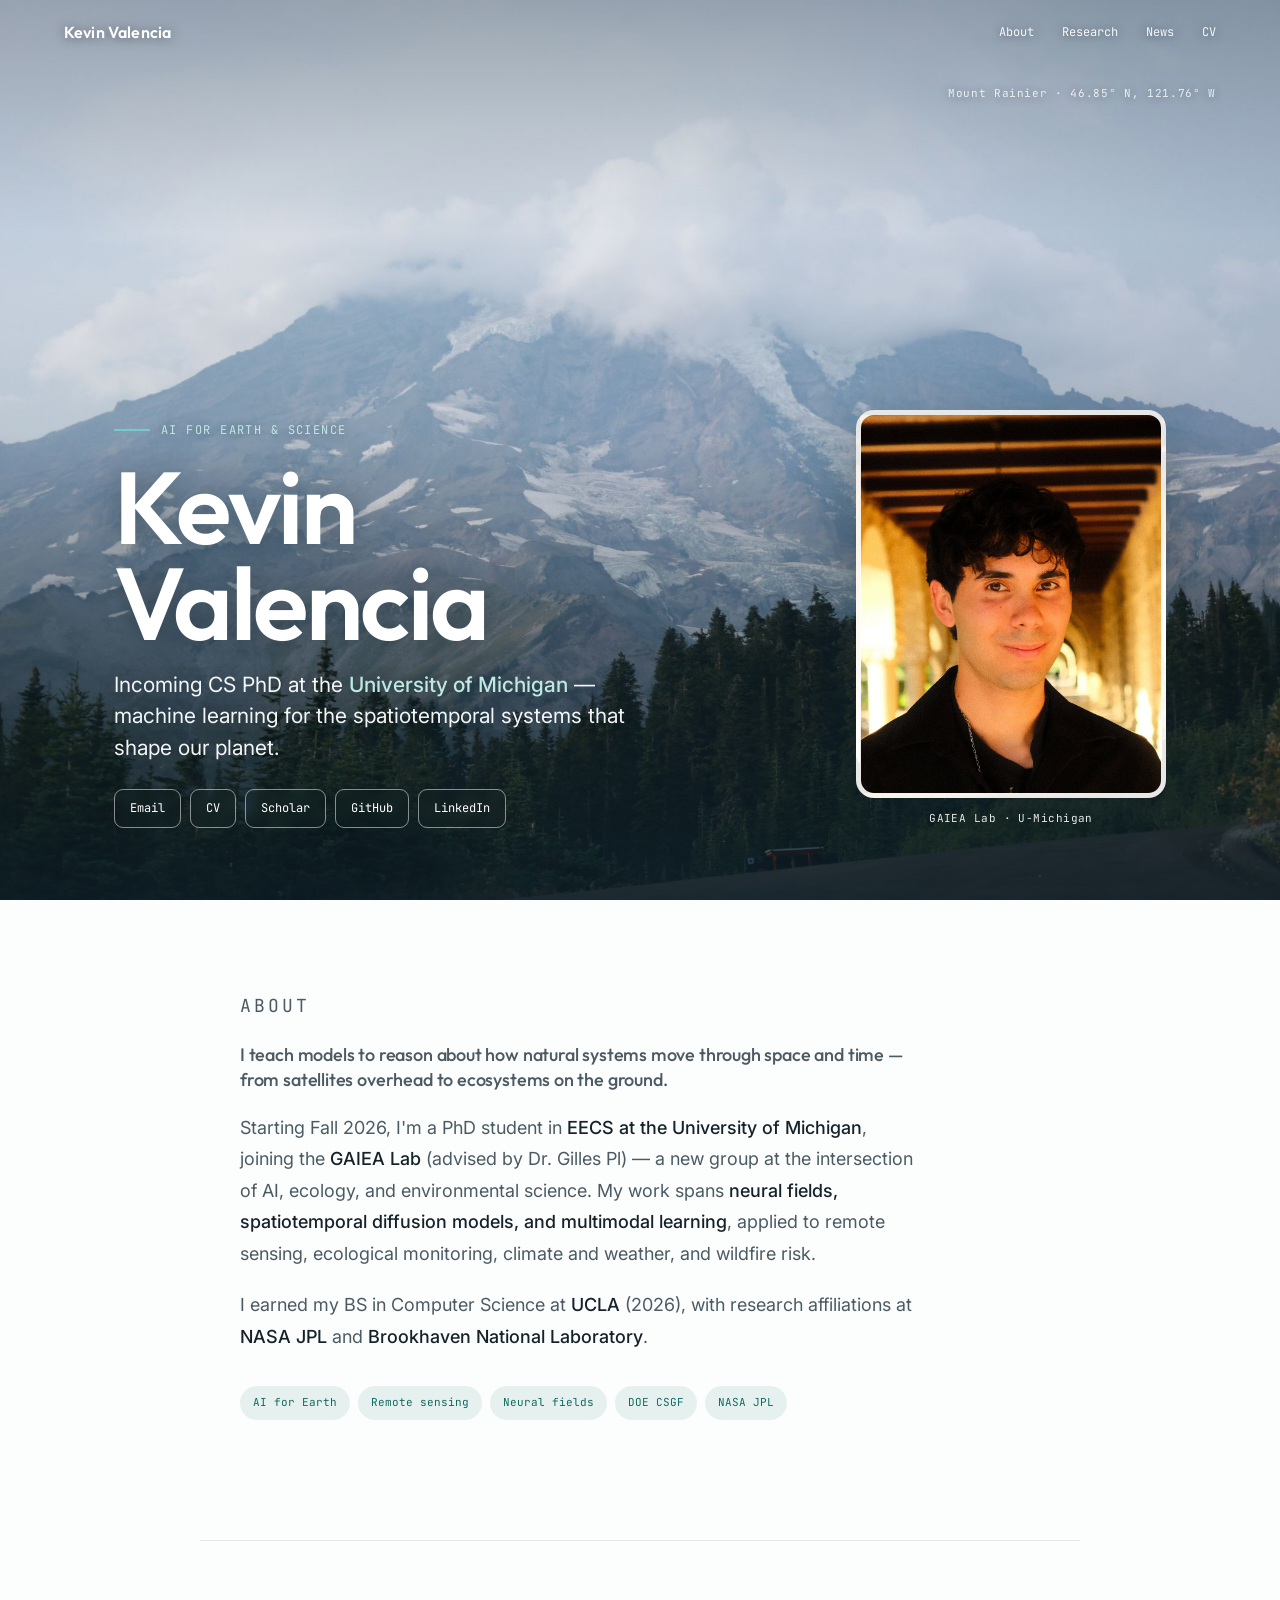
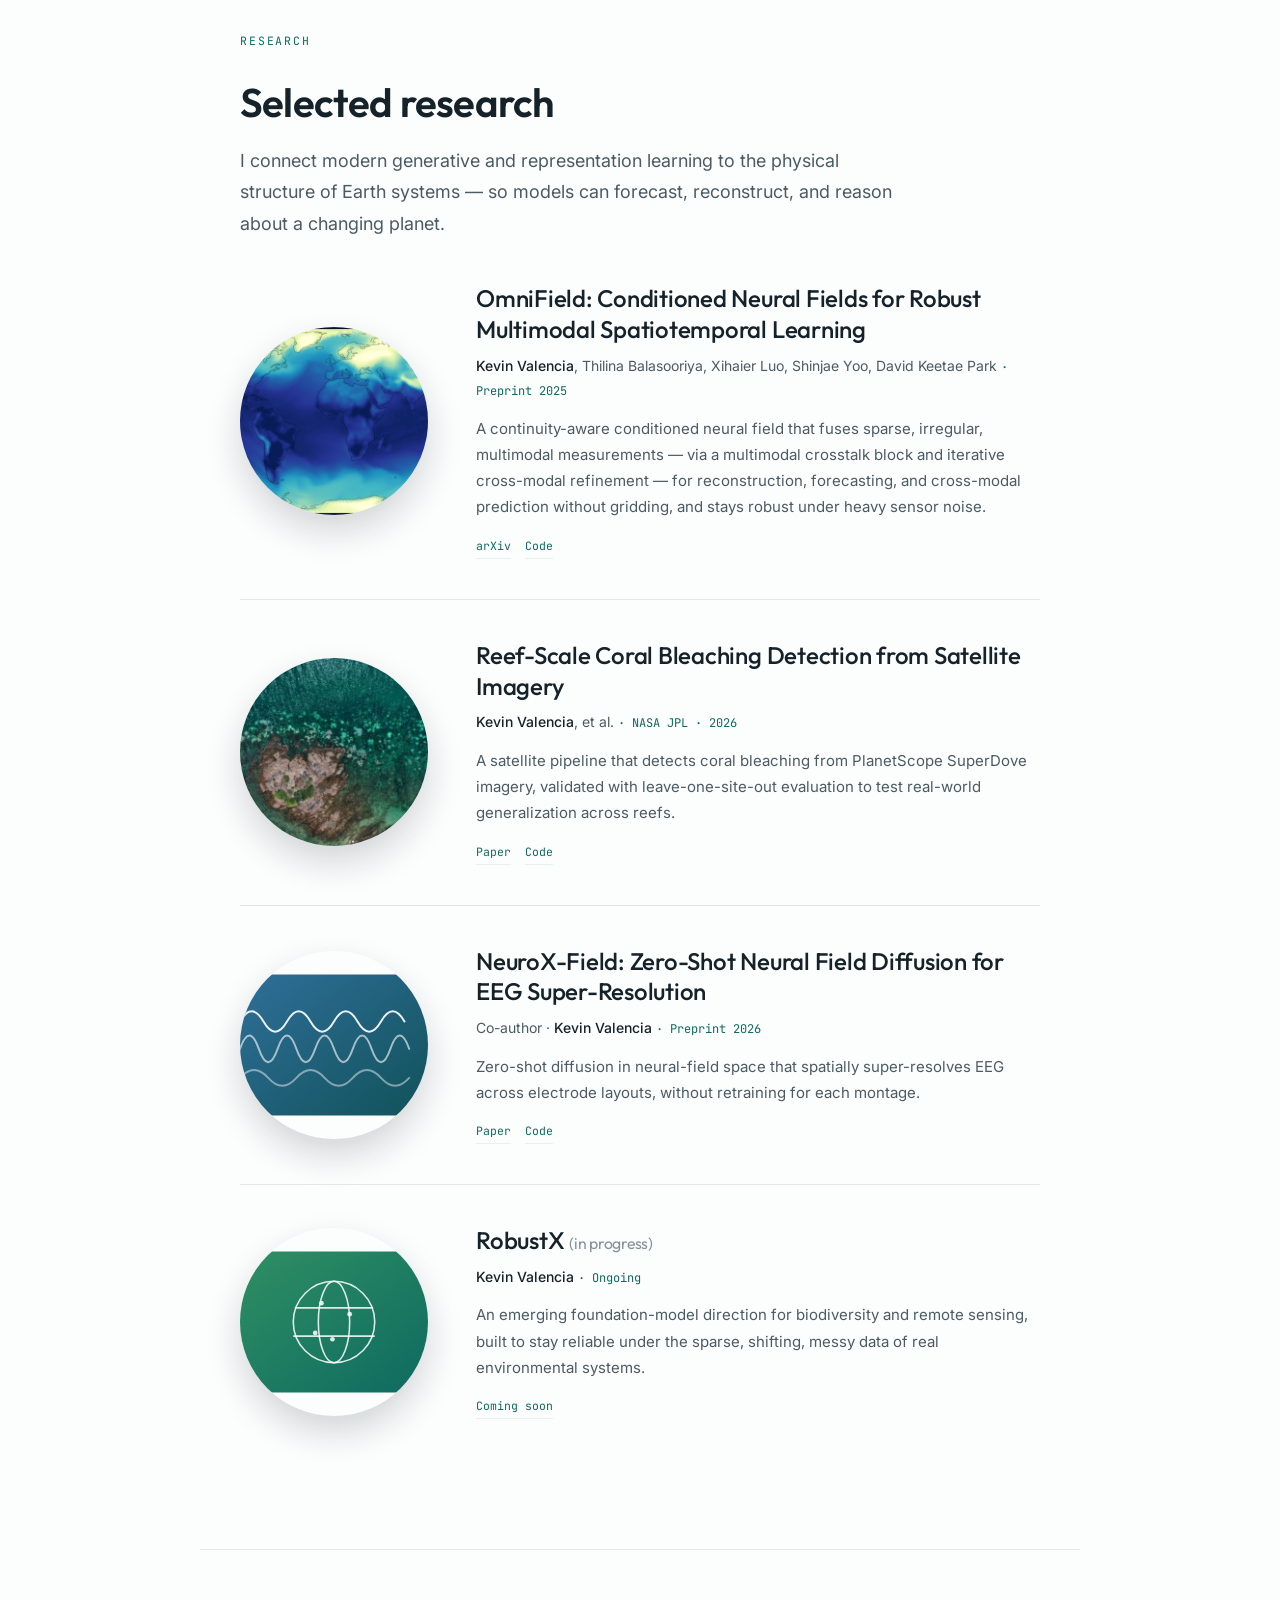
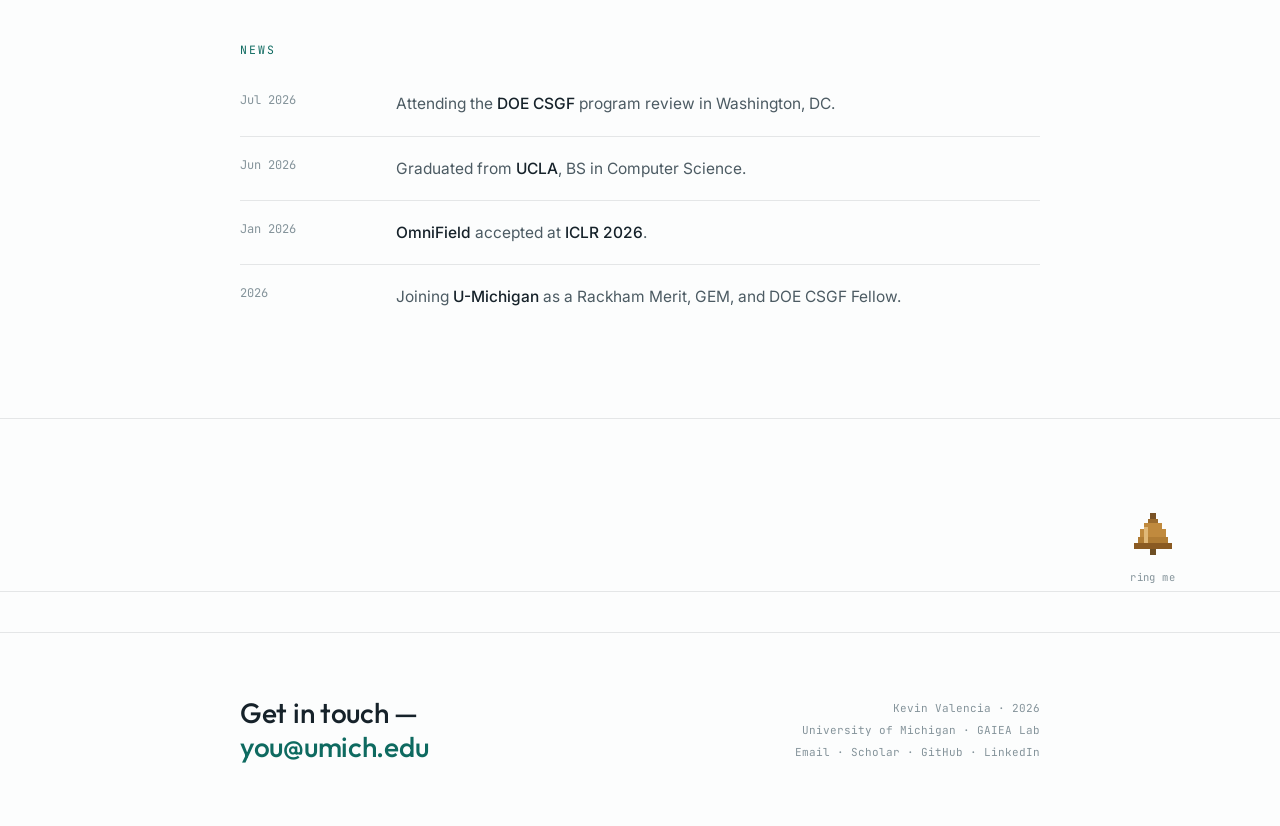
==== commit 2e78a035: "Initial commit: academic personal website" ====
--- a/index.html
+++ b/index.html
@@ -1,352 +1,148 @@
-<!DOCTYPE HTML>
-<!--
-	Story by HTML5 UP
-	html5up.net | @ajlkn
-	Free for personal and commercial use under the CCA 3.0 license (html5up.net/license)
--->
-<html>
-	<head>
-		<title>Story by HTML5 UP</title>
-		<meta charset="utf-8" />
-		<meta name="viewport" content="width=device-width, initial-scale=1, user-scalable=no" />
-		<link rel="stylesheet" href="assets/css/main.css" />
-		<noscript><link rel="stylesheet" href="assets/css/noscript.css" /></noscript>
-	</head>
-	<body class="is-preload">
-
-		<!-- Wrapper -->
-			<div id="wrapper" class="divided">
-
-				<!-- One -->
-					<section class="hero full-background">
-					<img class="profile-pic" src="./images/221A0986.JPG" alt="Kevin Valencia" />
-					<div class="overlay">
-						<h1>Kevin Valencia</h1>
-						<p>Machine Learning Researcher for Sustainability, Climate, and Ecology</p>
-					</div>
-					</section>
-
-
-				<!-- Two -->
-					<section class="spotlight style1 orient-right content-align-left image-position-center onscroll-image-fade-in" id="first">
-						<div class="content">
-							<h2>More About Me!</h2>
-							<p>I'm a senior at UCLA!</p>
-							<ul class="actions stacked">
-								<li><a href="#" class="button">Learn More</a></li>
-							</ul>
-						</div>
-						<div class="image">
-							<img src="./images/221A0952.jpg" alt="" />
-						</div>
-					</section>
-
-				<!-- Three -->
-					<section class="spotlight style1 orient-left content-align-left image-position-center onscroll-image-fade-in">
-						<div class="content">
-							<h2>Tempus adipiscing</h2>
-							<p>Lorem ipsum dolor sit amet, consectetur adipiscing elit. Morbi id ante sed ex pharetra lacinia sit amet vel massa. Donec facilisis laoreet nulla eu bibendum. Donec ut ex risus. Fusce lorem lectus, pharetra pretium massa et, hendrerit vestibulum odio lorem ipsum dolor sit amet.</p>
-							<ul class="actions stacked">
-								<li><a href="#" class="button">Learn More</a></li>
-							</ul>
-						</div>
-						<div class="image">
-							<img src="images/spotlight02.jpg" alt="" />
-						</div>
-					</section>
-
-				<!-- Four -->
-					<section class="spotlight style1 orient-right content-align-left image-position-center onscroll-image-fade-in">
-						<div class="content">
-							<h2>Pharetra etiam nulla</h2>
-							<p>Lorem ipsum dolor sit amet, consectetur adipiscing elit. Morbi id ante sed ex pharetra lacinia sit amet vel massa. Donec facilisis laoreet nulla eu bibendum. Donec ut ex risus. Fusce lorem lectus, pharetra pretium massa et, hendrerit vestibulum odio lorem ipsum dolor sit amet.</p>
-							<ul class="actions stacked">
-								<li><a href="#" class="button">Learn More</a></li>
-							</ul>
-						</div>
-						<div class="image">
-							<img src="images/spotlight03.jpg" alt="" />
-						</div>
-					</section>
-
-				<!-- Five -->
-					<section class="wrapper style1 align-center">
-						<div class="inner">
-							<h2>Massa sed condimentum</h2>
-							<p>Lorem ipsum dolor sit amet, consectetur adipiscing elit. Morbi id ante sed ex pharetra lacinia sit amet vel massa. Donec facilisis laoreet nulla eu bibendum. Donec ut ex risus. Fusce lorem lectus, pharetra pretium massa et, hendrerit vestibulum odio lorem ipsum.</p>
-						</div>
-
-						<!-- Gallery -->
-							<div class="gallery style2 medium lightbox onscroll-fade-in">
-								<article>
-									<a href="images/gallery/fulls/01.jpg" class="image">
-										<img src="images/gallery/thumbs/01.jpg" alt="" />
-									</a>
-									<div class="caption">
-										<h3>Ipsum Dolor</h3>
-										<p>Lorem ipsum dolor amet, consectetur magna etiam elit. Etiam sed ultrices.</p>
-										<ul class="actions fixed">
-											<li><span class="button small">Details</span></li>
-										</ul>
-									</div>
-								</article>
-								<article>
-									<a href="images/gallery/fulls/02.jpg" class="image">
-										<img src="images/gallery/thumbs/02.jpg" alt="" />
-									</a>
-									<div class="caption">
-										<h3>Feugiat Lorem</h3>
-										<p>Lorem ipsum dolor amet, consectetur magna etiam elit. Etiam sed ultrices.</p>
-										<ul class="actions fixed">
-											<li><span class="button small">Details</span></li>
-										</ul>
-									</div>
-								</article>
-								<article>
-									<a href="images/gallery/fulls/03.jpg" class="image">
-										<img src="images/gallery/thumbs/03.jpg" alt="" />
-									</a>
-									<div class="caption">
-										<h3>Magna Amet</h3>
-										<p>Lorem ipsum dolor amet, consectetur magna etiam elit. Etiam sed ultrices.</p>
-										<ul class="actions fixed">
-											<li><span class="button small">Details</span></li>
-										</ul>
-									</div>
-								</article>
-								<article>
-									<a href="images/gallery/fulls/04.jpg" class="image">
-										<img src="images/gallery/thumbs/04.jpg" alt="" />
-									</a>
-									<div class="caption">
-										<h3>Sed Tempus</h3>
-										<p>Lorem ipsum dolor amet, consectetur magna etiam elit. Etiam sed ultrices.</p>
-										<ul class="actions fixed">
-											<li><span class="button small">Details</span></li>
-										</ul>
-									</div>
-								</article>
-								<article>
-									<a href="images/gallery/fulls/05.jpg" class="image">
-										<img src="images/gallery/thumbs/05.jpg" alt="" />
-									</a>
-									<div class="caption">
-										<h3>Ultrices Magna</h3>
-										<p>Lorem ipsum dolor amet, consectetur magna etiam elit. Etiam sed ultrices.</p>
-										<ul class="actions fixed">
-											<li><span class="button small">Details</span></li>
-										</ul>
-									</div>
-								</article>
-								<article>
-									<a href="images/gallery/fulls/06.jpg" class="image">
-										<img src="images/gallery/thumbs/06.jpg" alt="" />
-									</a>
-									<div class="caption">
-										<h3>Sed Tempus</h3>
-										<p>Lorem ipsum dolor amet, consectetur magna etiam elit. Etiam sed ultrices.</p>
-										<ul class="actions fixed">
-											<li><span class="button small">Details</span></li>
-										</ul>
-									</div>
-								</article>
-								<article>
-									<a href="images/gallery/fulls/07.jpg" class="image">
-										<img src="images/gallery/thumbs/07.jpg" alt="" />
-									</a>
-									<div class="caption">
-										<h3>Ipsum Lorem</h3>
-										<p>Lorem ipsum dolor amet, consectetur magna etiam elit. Etiam sed ultrices.</p>
-										<ul class="actions fixed">
-											<li><span class="button small">Details</span></li>
-										</ul>
-									</div>
-								</article>
-								<article>
-									<a href="images/gallery/fulls/08.jpg" class="image">
-										<img src="images/gallery/thumbs/08.jpg" alt="" />
-									</a>
-									<div class="caption">
-										<h3>Magna Risus</h3>
-										<p>Lorem ipsum dolor amet, consectetur magna etiam elit. Etiam sed ultrices.</p>
-										<ul class="actions fixed">
-											<li><span class="button small">Details</span></li>
-										</ul>
-									</div>
-								</article>
-								<article>
-									<a href="images/gallery/fulls/09.jpg" class="image">
-										<img src="images/gallery/thumbs/09.jpg" alt="" />
-									</a>
-									<div class="caption">
-										<h3>Tempus Dolor</h3>
-										<p>Lorem ipsum dolor amet, consectetur magna etiam elit. Etiam sed ultrices.</p>
-										<ul class="actions fixed">
-											<li><span class="button small">Details</span></li>
-										</ul>
-									</div>
-								</article>
-								<article>
-									<a href="images/gallery/fulls/10.jpg" class="image">
-										<img src="images/gallery/thumbs/10.jpg" alt="" />
-									</a>
-									<div class="caption">
-										<h3>Sed Etiam</h3>
-										<p>Lorem ipsum dolor amet, consectetur magna etiam elit. Etiam sed ultrices.</p>
-										<ul class="actions fixed">
-											<li><span class="button small">Details</span></li>
-										</ul>
-									</div>
-								</article>
-								<article>
-									<a href="images/gallery/fulls/11.jpg" class="image">
-										<img src="images/gallery/thumbs/11.jpg" alt="" />
-									</a>
-									<div class="caption">
-										<h3>Magna Lorem</h3>
-										<p>Lorem ipsum dolor amet, consectetur magna etiam elit. Etiam sed ultrices.</p>
-										<ul class="actions fixed">
-											<li><span class="button small">Details</span></li>
-										</ul>
-									</div>
-								</article>
-								<article>
-									<a href="images/gallery/fulls/12.jpg" class="image">
-										<img src="images/gallery/thumbs/12.jpg" alt="" />
-									</a>
-									<div class="caption">
-										<h3>Ipsum Dolor</h3>
-										<p>Lorem ipsum dolor amet, consectetur magna etiam elit. Etiam sed ultrices.</p>
-										<ul class="actions fixed">
-											<li><span class="button small">Details</span></li>
-										</ul>
-									</div>
-								</article>
-							</div>
-
-					</section>
-
-				<!-- Six -->
-					<section class="wrapper style1 align-center">
-						<div class="inner">
-							<h2>Ipsum sed consequat</h2>
-							<p>Lorem ipsum dolor sit amet, consectetur adipiscing elit. Morbi id ante sed ex pharetra lacinia sit amet vel massa. Donec facilisis laoreet nulla eu bibendum. Donec ut ex risus. Fusce lorem lectus, pharetra pretium massa et, hendrerit vestibulum odio lorem ipsum.</p>
-							<div class="items style1 medium onscroll-fade-in">
-								<section>
-									<span class="icon style2 major fa-gem"></span>
-									<h3>Lorem</h3>
-									<p>Lorem ipsum dolor sit amet, consectetur adipiscing elit. Morbi dui turpis, cursus eget orci amet aliquam congue semper. Etiam eget ultrices risus nec tempor elit.</p>
-								</section>
-								<section>
-									<span class="icon solid style2 major fa-save"></span>
-									<h3>Ipsum</h3>
-									<p>Lorem ipsum dolor sit amet, consectetur adipiscing elit. Morbi dui turpis, cursus eget orci amet aliquam congue semper. Etiam eget ultrices risus nec tempor elit.</p>
-								</section>
-								<section>
-									<span class="icon solid style2 major fa-chart-bar"></span>
-									<h3>Dolor</h3>
-									<p>Lorem ipsum dolor sit amet, consectetur adipiscing elit. Morbi dui turpis, cursus eget orci amet aliquam congue semper. Etiam eget ultrices risus nec tempor elit.</p>
-								</section>
-								<section>
-									<span class="icon solid style2 major fa-wifi"></span>
-									<h3>Amet</h3>
-									<p>Lorem ipsum dolor sit amet, consectetur adipiscing elit. Morbi dui turpis, cursus eget orci amet aliquam congue semper. Etiam eget ultrices risus nec tempor elit.</p>
-								</section>
-								<section>
-									<span class="icon solid style2 major fa-cog"></span>
-									<h3>Magna</h3>
-									<p>Lorem ipsum dolor sit amet, consectetur adipiscing elit. Morbi dui turpis, cursus eget orci amet aliquam congue semper. Etiam eget ultrices risus nec tempor elit.</p>
-								</section>
-								<section>
-									<span class="icon style2 major fa-paper-plane"></span>
-									<h3>Tempus</h3>
-									<p>Lorem ipsum dolor sit amet, consectetur adipiscing elit. Morbi dui turpis, cursus eget orci amet aliquam congue semper. Etiam eget ultrices risus nec tempor elit.</p>
-								</section>
-								<section>
-									<span class="icon solid style2 major fa-desktop"></span>
-									<h3>Aliquam</h3>
-									<p>Lorem ipsum dolor sit amet, consectetur adipiscing elit. Morbi dui turpis, cursus eget orci amet aliquam congue semper. Etiam eget ultrices risus nec tempor elit.</p>
-								</section>
-								<section>
-									<span class="icon solid style2 major fa-sync-alt"></span>
-									<h3>Elit</h3>
-									<p>Lorem ipsum dolor sit amet, consectetur adipiscing elit. Morbi dui turpis, cursus eget orci amet aliquam congue semper. Etiam eget ultrices risus nec tempor elit.</p>
-								</section>
-								<section>
-									<span class="icon solid style2 major fa-hashtag"></span>
-									<h3>Morbi</h3>
-									<p>Lorem ipsum dolor sit amet, consectetur adipiscing elit. Morbi dui turpis, cursus eget orci amet aliquam congue semper. Etiam eget ultrices risus nec tempor elit.</p>
-								</section>
-								<section>
-									<span class="icon solid style2 major fa-bolt"></span>
-									<h3>Turpis</h3>
-									<p>Lorem ipsum dolor sit amet, consectetur adipiscing elit. Morbi dui turpis, cursus eget orci amet aliquam congue semper. Etiam eget ultrices risus nec tempor elit.</p>
-								</section>
-								<section>
-									<span class="icon solid style2 major fa-envelope"></span>
-									<h3>Ultrices</h3>
-									<p>Lorem ipsum dolor sit amet, consectetur adipiscing elit. Morbi dui turpis, cursus eget orci amet aliquam congue semper. Etiam eget ultrices risus nec tempor elit.</p>
-								</section>
-								<section>
-									<span class="icon solid style2 major fa-leaf"></span>
-									<h3>Risus</h3>
-									<p>Lorem ipsum dolor sit amet, consectetur adipiscing elit. Morbi dui turpis, cursus eget orci amet aliquam congue semper. Etiam eget ultrices risus nec tempor elit.</p>
-								</section>
-							</div>
-						</div>
-					</section>
-
-				<!-- Seven -->
-					<section class="wrapper style1 align-center">
-						<div class="inner medium">
-							<h2>Get in touch</h2>
-							<form method="post" action="#">
-								<div class="fields">
-									<div class="field half">
-										<label for="name">Name</label>
-										<input type="text" name="name" id="name" value="" />
-									</div>
-									<div class="field half">
-										<label for="email">Email</label>
-										<input type="email" name="email" id="email" value="" />
-									</div>
-									<div class="field">
-										<label for="message">Message</label>
-										<textarea name="message" id="message" rows="6"></textarea>
-									</div>
-								</div>
-								<ul class="actions special">
-									<li><input type="submit" name="submit" id="submit" value="Send Message" /></li>
-								</ul>
-							</form>
-
-						</div>
-					</section>
-
-				<!-- Footer -->
-					<footer class="wrapper style1 align-center">
-						<div class="inner">
-							<ul class="icons">
-								<li><a href="#" class="icon brands style2 fa-twitter"><span class="label">Twitter</span></a></li>
-								<li><a href="#" class="icon brands style2 fa-facebook-f"><span class="label">Facebook</span></a></li>
-								<li><a href="#" class="icon brands style2 fa-instagram"><span class="label">Instagram</span></a></li>
-								<li><a href="#" class="icon brands style2 fa-linkedin-in"><span class="label">LinkedIn</span></a></li>
-								<li><a href="#" class="icon style2 fa-envelope"><span class="label">Email</span></a></li>
-							</ul>
-							<p>&copy; Untitled. Design: <a href="https://html5up.net">HTML5 UP</a>.</p>
-						</div>
-					</footer>
-
-			</div>
-
-		<!-- Scripts -->
-			<script src="assets/js/jquery.min.js"></script>
-			<script src="assets/js/jquery.scrollex.min.js"></script>
-			<script src="assets/js/jquery.scrolly.min.js"></script>
-			<script src="assets/js/browser.min.js"></script>
-			<script src="assets/js/breakpoints.min.js"></script>
-			<script src="assets/js/util.js"></script>
-			<script src="assets/js/main.js"></script>
-
-	</body>
-</html>+<!DOCTYPE html>
+<html lang="en">
+<head>
+<meta charset="UTF-8">
+<meta name="viewport" content="width=device-width, initial-scale=1.0">
+<title>Kevin Valencia — AI for Earth & Science</title>
+<link rel="preconnect" href="https://fonts.googleapis.com">
+<link rel="preconnect" href="https://fonts.gstatic.com" crossorigin>
+<link href="https://fonts.googleapis.com/css2?family=Outfit:wght@400;500;600&family=Inter:wght@400;500&family=JetBrains+Mono:wght@400;500&display=swap" rel="stylesheet">
+<link rel="stylesheet" href="styles.css">
+</head>
+<body>
+
+<nav id="nav">
+  <a href="#top" class="brand">Kevin Valencia</a>
+  <button class="nav-toggle" id="toggle" aria-label="Menu">☰</button>
+  <div class="nav-links" id="menu">
+    <a href="#about">About</a><a href="#research">Research</a><a href="#news">News</a><a href="#cv">CV</a>
+  </div>
+</nav>
+
+<header class="hero" id="top">
+  <div class="hero-photo"></div>
+  <div class="hero-scrim"></div>
+  <div class="coords">Mount Rainier · 46.85° N, 121.76° W</div>
+  <div class="hero-content">
+    <div class="hero-row">
+      <div class="hero-left">
+        <div class="eyebrow reveal">AI for Earth &amp; Science</div>
+        <h1 class="reveal">Kevin<br>Valencia</h1>
+        <p class="role reveal">Incoming CS PhD at the <b>University of Michigan</b> — machine learning for the spatiotemporal systems that shape our planet.</p>
+        <div class="hero-links reveal">
+          <a href="mailto:you@umich.edu">Email</a><a href="#cv">CV</a><a href="https://scholar.google.com">Scholar</a><a href="https://github.com">GitHub</a><a href="https://linkedin.com">LinkedIn</a>
+        </div>
+      </div>
+      <div class="hero-portrait reveal">
+        <div class="frame"></div>
+        <div class="cap">GAIEA Lab · U-Michigan</div>
+      </div>
+    </div>
+  </div>
+</header>
+
+<section id="about"><div class="wrap about">
+  <p class="kicker reveal">About</p>
+  <p class="bio-lead reveal">I teach models to reason about how natural systems move through space and time — from satellites overhead to ecosystems on the ground.</p>
+  <p class="reveal">Starting Fall 2026, I'm a PhD student in <b>EECS at the University of Michigan</b>, joining the <b>GAIEA Lab</b> (advised by Dr. Gilles Pl) — a new group at the intersection of AI, ecology, and environmental science. My work spans <b>neural fields, spatiotemporal diffusion models, and multimodal learning</b>, applied to remote sensing, ecological monitoring, climate and weather, and wildfire risk.</p>
+  <p class="reveal">I earned my BS in Computer Science at <b>UCLA</b> (2026), with research affiliations at <b>NASA JPL</b> and <b>Brookhaven National Laboratory</b>.</p>
+  <div class="tags reveal">
+    <span class="tag">AI for Earth</span><span class="tag">Remote sensing</span><span class="tag">Neural fields</span><span class="tag">DOE CSGF</span><span class="tag">NASA JPL</span>
+  </div>
+</div></section>
+
+<hr class="section-line">
+
+<section id="research"><div class="wrap">
+  <p class="kicker reveal">Research</p>
+  <h2 class="sec-h reveal">Selected research</h2>
+  <p class="sec-intro reveal">I connect modern generative and representation learning to the physical structure of Earth systems — so models can forecast, reconstruct, and reason about a changing planet.</p>
+  <div class="research-list">
+
+    <article class="ritem reveal">
+      <div class="rthumb"><img src="images/omnifield.png" alt="ClimSim temperature, humidity and wind fields with sparse sensors"></div>
+      <div class="rbody">
+        <h3><a href="https://arxiv.org/abs/2511.02205">OmniField: Conditioned Neural Fields for Robust Multimodal Spatiotemporal Learning</a></h3>
+        <div class="rmeta"><b>Kevin Valencia</b>, Thilina Balasooriya, Xihaier Luo, Shinjae Yoo, David Keetae Park <span class="venue">· Preprint 2025</span></div>
+        <p class="rdesc">A continuity-aware conditioned neural field that fuses sparse, irregular, multimodal measurements — via a multimodal crosstalk block and iterative cross-modal refinement — for reconstruction, forecasting, and cross-modal prediction without gridding, and stays robust under heavy sensor noise.</p>
+        <div class="rlinks"><a href="https://arxiv.org/abs/2511.02205">arXiv</a><a href="#">Code</a></div>
+      </div>
+    </article>
+
+    <article class="ritem reveal">
+      <div class="rthumb"><img src="images/coral.jpg" alt="Aerial view of a coral reef"></div>
+      <div class="rbody">
+        <h3><a href="#">Reef-Scale Coral Bleaching Detection from Satellite Imagery</a></h3>
+        <div class="rmeta"><b>Kevin Valencia</b>, et al. <span class="venue">· NASA JPL · 2026</span></div>
+        <p class="rdesc">A satellite pipeline that detects coral bleaching from PlanetScope SuperDove imagery, validated with leave-one-site-out evaluation to test real-world generalization across reefs.</p>
+        <div class="rlinks"><a href="#">Paper</a><a href="#">Code</a></div>
+      </div>
+    </article>
+
+    <article class="ritem reveal">
+      <div class="rthumb"><svg viewBox="0 0 240 180" xmlns="http://www.w3.org/2000/svg"><defs><linearGradient id="n1" x1="0" y1="0" x2="1" y2="1"><stop offset="0" stop-color="#2f6f99"/><stop offset="1" stop-color="#11525a"/></linearGradient></defs><rect width="240" height="180" fill="url(#n1)"/><g fill="none" stroke-linecap="round"><path d="M0,60 q15,-26 30,0 t30,0 t30,0 t30,0 t30,0 t30,0 t30,0" stroke="rgba(255,255,255,0.9)" stroke-width="2.5"/><path d="M0,95 q12,-34 24,0 t24,0 t24,0 t24,0 t24,0 t24,0 t24,0 t24,0 t24,0" stroke="rgba(255,255,255,0.6)" stroke-width="2.5"/><path d="M0,132 q18,-20 36,0 t36,0 t36,0 t36,0 t36,0 t36,0" stroke="rgba(255,255,255,0.45)" stroke-width="2.5"/></g></svg></div>
+      <div class="rbody">
+        <h3><a href="#">NeuroX-Field: Zero-Shot Neural Field Diffusion for EEG Super-Resolution</a></h3>
+        <div class="rmeta">Co-author · <b>Kevin Valencia</b> <span class="venue">· Preprint 2026</span></div>
+        <p class="rdesc">Zero-shot diffusion in neural-field space that spatially super-resolves EEG across electrode layouts, without retraining for each montage.</p>
+        <div class="rlinks"><a href="#">Paper</a><a href="#">Code</a></div>
+      </div>
+    </article>
+
+    <article class="ritem reveal">
+      <div class="rthumb"><svg viewBox="0 0 240 180" xmlns="http://www.w3.org/2000/svg"><defs><linearGradient id="r1" x1="0" y1="0" x2="1" y2="1"><stop offset="0" stop-color="#2f8f63"/><stop offset="1" stop-color="#0e6a60"/></linearGradient></defs><rect width="240" height="180" fill="url(#r1)"/><g fill="none" stroke="rgba(255,255,255,0.85)" stroke-width="2"><circle cx="120" cy="90" r="52"/><ellipse cx="120" cy="90" rx="20" ry="52"/><path d="M70,72 H170 M68,108 H172"/></g><g fill="rgba(255,255,255,0.85)"><circle cx="104" cy="66" r="3"/><circle cx="140" cy="80" r="3"/><circle cx="118" cy="112" r="3"/><circle cx="96" cy="104" r="3"/></g></svg></div>
+      <div class="rbody">
+        <h3><a href="#">RobustX <span class="wip">(in progress)</span></a></h3>
+        <div class="rmeta"><b>Kevin Valencia</b> <span class="venue">· Ongoing</span></div>
+        <p class="rdesc">An emerging foundation-model direction for biodiversity and remote sensing, built to stay reliable under the sparse, shifting, messy data of real environmental systems.</p>
+        <div class="rlinks"><a href="#">Coming soon</a></div>
+      </div>
+    </article>
+
+  </div>
+</div></section>
+
+
+
+<hr class="section-line">
+
+<section id="news"><div class="wrap">
+  <p class="kicker reveal">News</p>
+  <ul class="news">
+    <li class="nrow reveal"><div class="nd">Jul 2026</div><div class="nt">Attending the <b>DOE CSGF</b> program review in Washington, DC.</div></li>
+    <li class="nrow reveal"><div class="nd">Jun 2026</div><div class="nt">Graduated from <b>UCLA</b>, BS in Computer Science.</div></li>
+    <li class="nrow reveal"><div class="nd">Jan 2026</div><div class="nt"><b>OmniField</b> accepted at <b>ICLR 2026</b>.</div></li>
+    <li class="nrow reveal"><div class="nd">2026</div><div class="nt">Joining <b>U-Michigan</b> as a Rackham Merit, GEM, and DOE CSGF Fellow.</div></li>
+  </ul>
+</div></section>
+
+<div class="meadow" id="meadow">
+  <div class="horizon"></div>
+  <div class="stag" id="stag"></div>
+  <div class="bell-wrap">
+    <button class="bell" id="bell" aria-label="Ring the bell">
+      <svg width="42" height="46" viewBox="0 0 42 46" xmlns="http://www.w3.org/2000/svg" shape-rendering="crispEdges" aria-hidden="true">
+        <rect x="18" y="2" width="6" height="6" fill="#7a5326"/>
+        <rect x="16" y="8" width="10" height="4" fill="#9c6c2e"/>
+        <rect x="12" y="12" width="18" height="6" fill="#c08a3e"/>
+        <rect x="8" y="18" width="26" height="8" fill="#c08a3e"/>
+        <rect x="6" y="26" width="30" height="6" fill="#b07c34"/>
+        <rect x="12" y="16" width="4" height="16" fill="#e0b878"/>
+        <rect x="2" y="32" width="38" height="6" fill="#8a5a22"/>
+        <rect x="18" y="38" width="6" height="6" fill="#6e4f24"/>
+      </svg>
+    </button>
+    <span class="bell-hint" id="bellHint">ring me</span>
+  </div>
+</div>
+
+<footer id="cv">
+  <div class="foot-inner">
+    <div class="fbig">Get in touch —<br><a href="mailto:you@umich.edu">you@umich.edu</a></div>
+    <div class="foot-meta">Kevin Valencia · 2026<br>University of Michigan · GAIEA Lab<br>Email · Scholar · GitHub · LinkedIn</div>
+  </div>
+</footer>
+
+<script src="script.js"></script>
+</body>
+</html>
--- a/styles.css
+++ b/styles.css
@@ -0,0 +1,144 @@
+:root{
+    --paper:#fcfdfd; --ink:#16222a; --ink-soft:#4c5b63; --ink-faint:#84939a;
+    --teal:#158075; --teal-deep:#0e6a60; --teal-wash:#e6f1ef;
+    --rule:rgba(22,34,42,0.10);
+    --display:"Outfit",sans-serif; --body:"Inter",sans-serif; --mono:"JetBrains Mono",monospace;
+  }
+  *{box-sizing:border-box;margin:0;padding:0}
+  html{scroll-behavior:smooth}
+  body{background:var(--paper);color:var(--ink);font-family:var(--body);line-height:1.75;-webkit-font-smoothing:antialiased}
+  a{color:inherit;text-decoration:none}
+  ::selection{background:var(--teal);color:#fff}
+
+  nav{position:fixed;top:0;left:0;right:0;z-index:50;display:flex;align-items:center;justify-content:space-between;padding:18px clamp(20px,5vw,64px);transition:background .4s,border-color .4s}
+  nav .brand{font-family:var(--display);font-weight:600;font-size:16px;color:#fff;letter-spacing:0.01em;text-shadow:0 1px 12px rgba(15,35,45,0.5)}
+  nav.scrolled{background:rgba(252,253,253,0.9);backdrop-filter:blur(12px);border-bottom:1px solid var(--rule)}
+  nav.scrolled .brand{color:var(--ink);text-shadow:none}
+  .nav-links{display:flex;gap:28px}
+  .nav-links a{font-family:var(--mono);font-size:12px;color:rgba(255,255,255,0.92);text-shadow:0 1px 10px rgba(15,35,45,0.5);transition:color .2s}
+  nav.scrolled .nav-links a{color:var(--ink-soft);text-shadow:none}
+  nav.scrolled .nav-links a:hover{color:var(--teal)}
+  .nav-toggle{display:none;background:none;border:none;color:#fff;font-size:22px;cursor:pointer}
+  nav.scrolled .nav-toggle{color:var(--ink)}
+
+  /* HERO (kept immersive) */
+  .hero{position:relative;min-height:100vh;overflow:hidden}
+  .hero-photo{position:absolute;inset:0;z-index:0;background-image:url('images/rainier.jpg');background-size:cover;background-position:center 42%}
+  .hero-scrim{position:absolute;inset:0;z-index:1;background:linear-gradient(180deg,rgba(15,35,45,0.30) 0%,transparent 26%,transparent 48%,rgba(15,35,45,0.5) 86%,rgba(15,35,45,0.72) 100%)}
+  .hero-content{position:absolute;inset:0;z-index:2;max-width:1180px;margin:0 auto;padding:0 clamp(20px,5vw,64px);display:flex;flex-direction:column;justify-content:flex-end;padding-bottom:clamp(46px,8vh,90px)}
+  .hero-row{display:flex;align-items:flex-end;justify-content:space-between;gap:clamp(24px,4vw,56px);flex-wrap:wrap}
+  .hero-left{max-width:640px}
+  .eyebrow{font-family:var(--mono);font-size:12px;letter-spacing:0.12em;text-transform:uppercase;color:#bfe9e3;margin-bottom:18px;text-shadow:0 1px 10px rgba(15,35,45,0.4);display:flex;align-items:center;gap:11px}
+  .eyebrow::before{content:"";width:36px;height:2px;background:#6fcfc6}
+  .hero h1{font-family:var(--display);font-weight:600;font-size:clamp(46px,9vw,102px);line-height:0.94;letter-spacing:-0.025em;color:#fff;text-shadow:0 2px 28px rgba(15,35,45,0.4)}
+  .hero .role{font-size:clamp(16px,1.9vw,21px);color:rgba(255,255,255,0.95);margin-top:18px;max-width:520px;line-height:1.5;text-shadow:0 1px 14px rgba(15,35,45,0.5)}
+  .hero .role b{font-weight:500;color:#bfe9e3}
+  .hero-links{display:flex;gap:9px;flex-wrap:wrap;margin-top:26px}
+  .hero-links a{font-family:var(--mono);font-size:12px;color:#fff;border:1px solid rgba(255,255,255,0.5);padding:8px 15px;border-radius:9px;transition:all .2s;backdrop-filter:blur(4px)}
+  .hero-links a:hover{background:#fff;color:var(--teal-deep);border-color:#fff}
+  .hero-portrait{width:clamp(200px,25vw,310px);flex-shrink:0}
+  .hero-portrait .frame{width:100%;aspect-ratio:4/5;border-radius:18px;overflow:hidden;border:5px solid rgba(255,255,255,0.9);box-shadow:0 22px 60px rgba(15,35,45,0.4);
+    background-image:url('images/headshot.jpg');background-size:cover;background-position:center 30%}
+  .hero-portrait .cap{font-family:var(--mono);font-size:11px;color:rgba(255,255,255,0.9);text-align:center;margin-top:11px;letter-spacing:0.04em;text-shadow:0 1px 8px rgba(15,35,45,0.5)}
+  .coords{position:absolute;top:84px;right:clamp(20px,5vw,64px);z-index:2;font-family:var(--mono);font-size:11px;color:rgba(255,255,255,0.82);letter-spacing:0.06em;text-shadow:0 1px 10px rgba(15,35,45,0.4)}
+
+  /* AIRY BODY — narrow column, generous spacing */
+  .wrap{max-width:880px;margin:0 auto;padding:0 clamp(20px,5vw,40px)}
+  section{padding:clamp(64px,10vh,124px) 0}
+  .kicker{font-family:var(--mono);font-size:11.5px;letter-spacing:0.16em;text-transform:uppercase;color:var(--teal-deep);margin-bottom:30px}
+  .sec-h{font-family:var(--display);font-weight:600;font-size:clamp(26px,3.6vw,40px);letter-spacing:-0.02em;color:var(--ink);margin-bottom:44px;line-height:1.05}
+
+  /* about */
+  .bio-lead{font-family:var(--display);font-weight:500;font-size:clamp(22px,2.9vw,32px);line-height:1.4;letter-spacing:-0.01em;color:var(--ink);margin-bottom:30px}
+  .about p{font-size:clamp(16px,1.6vw,18px);color:var(--ink-soft);margin-bottom:20px;max-width:680px}
+  .about p b{color:var(--ink);font-weight:500}
+  .tags{display:flex;flex-wrap:wrap;gap:8px;margin:34px 0 30px}
+  .tag{font-family:var(--mono);font-size:11px;color:var(--teal-deep);background:var(--teal-wash);padding:7px 13px;border-radius:20px}
+  .btns{display:flex;gap:10px;flex-wrap:wrap}
+  .btn{font-family:var(--mono);font-size:12px;padding:11px 18px;border-radius:9px;transition:all .2s}
+  .btn.solid{background:var(--ink);color:#fff;border:1px solid var(--ink)}
+  .btn.solid:hover{background:var(--teal-deep);border-color:var(--teal-deep)}
+  .btn.ghost{color:var(--ink-soft);border:1px solid var(--rule)}
+  .btn.ghost:hover{border-color:var(--teal);color:var(--teal-deep)}
+
+  .section-line{max-width:880px;margin:0 auto;border:none;border-top:1px solid var(--rule)}
+
+  /* research — airy numbered list */
+  .interests{list-style:none}
+  .interest{display:grid;grid-template-columns:54px 1fr;gap:20px;padding:30px 0;border-top:1px solid var(--rule);align-items:baseline}
+  .interest:first-child{border-top:none;padding-top:0}
+  .interest .num{font-family:var(--mono);font-size:13px;color:var(--teal)}
+  .interest h3{font-family:var(--display);font-weight:500;font-size:clamp(19px,2.2vw,24px);color:var(--ink);display:inline;letter-spacing:-0.01em}
+  .interest p{font-size:clamp(15px,1.5vw,16.5px);color:var(--ink-soft);margin-top:10px;max-width:600px}
+
+  /* publications — airy list */
+  .pubs{list-style:none}
+  .pub{display:grid;grid-template-columns:130px 1fr;gap:26px;padding:28px 0;border-top:1px solid var(--rule);align-items:start}
+  .pub:first-child{border-top:none;padding-top:0}
+  .pub .pv{font-family:var(--mono);font-size:12px;color:var(--teal-deep);padding-top:3px}
+  .pub h3{font-family:var(--display);font-weight:500;font-size:clamp(17px,1.9vw,21px);line-height:1.3;color:var(--ink);transition:color .2s}
+  .pub a.tl:hover h3{color:var(--teal)}
+  .pub .auth{font-size:14.5px;color:var(--ink-soft);margin-top:8px}
+  .pub .auth b{color:var(--ink);font-weight:500}
+  .pub .plinks{display:flex;gap:14px;margin-top:11px}
+  .pub .plinks a{font-family:var(--mono);font-size:11.5px;color:var(--teal-deep);border-bottom:1px solid var(--teal-wash);padding-bottom:2px;transition:border-color .2s}
+  .pub .plinks a:hover{border-color:var(--teal)}
+
+  /* news */
+  .news{list-style:none}
+  .nrow{display:grid;grid-template-columns:130px 1fr;gap:26px;padding:18px 0;border-top:1px solid var(--rule)}
+  .nrow:first-child{border-top:none;padding-top:0}
+  .nrow .nd{font-family:var(--mono);font-size:12px;color:var(--ink-faint)}
+  .nrow .nt{font-size:15.5px;color:var(--ink-soft)}
+  .nrow .nt b{color:var(--ink);font-weight:500}
+
+  /* meadow + bell + stag */
+  .meadow{position:relative;height:214px;overflow:hidden;border-top:1px solid var(--rule)}
+  .meadow .horizon{position:absolute;left:0;right:0;bottom:40px;height:1px;background:var(--rule)}
+  .bell-wrap{position:absolute;right:clamp(20px,8vw,120px);bottom:46px;z-index:4;display:flex;flex-direction:column;align-items:center;gap:7px}
+  .bell{background:none;border:none;cursor:pointer;padding:4px;line-height:0;transform-origin:50% 8%;transition:transform .15s}
+  .bell:hover{transform:scale(1.08)}
+  .bell.ringing{animation:ring .6s ease}
+  @keyframes ring{0%{transform:rotate(0)}15%{transform:rotate(16deg)}35%{transform:rotate(-13deg)}55%{transform:rotate(9deg)}75%{transform:rotate(-5deg)}100%{transform:rotate(0)}}
+  .bell-hint{font-family:var(--mono);font-size:10.5px;color:var(--ink-faint);letter-spacing:0.04em;transition:opacity .5s}
+  .bell-hint.gone{opacity:0}
+  .stag{position:absolute;left:0;bottom:40px;z-index:3;background-image:url('images/stag_sprite.png');background-repeat:no-repeat;image-rendering:pixelated;opacity:0;transform:translateX(-220px);pointer-events:none}
+
+  footer{border-top:1px solid var(--rule)}
+  .foot-inner{max-width:880px;margin:0 auto;padding:clamp(48px,7vh,80px) clamp(20px,5vw,40px);display:flex;justify-content:space-between;align-items:flex-end;flex-wrap:wrap;gap:24px}
+  .foot-inner .fbig{font-family:var(--display);font-weight:500;font-size:clamp(20px,2.6vw,28px);color:var(--ink);line-height:1.2;letter-spacing:-0.01em}
+  .foot-inner .fbig a{color:var(--teal-deep)}
+  .foot-meta{font-family:var(--mono);font-size:11px;color:var(--ink-faint);text-align:right;line-height:2}
+
+  .reveal{opacity:0;transform:translateY(18px);transition:opacity .7s ease,transform .7s ease}
+  .reveal.in{opacity:1;transform:none}
+  @media (prefers-reduced-motion:reduce){.reveal{opacity:1;transform:none;transition:none}}
+
+  @media(max-width:820px){
+    .nav-links{position:fixed;inset:0 0 0 35%;background:rgba(252,253,253,0.98);backdrop-filter:blur(14px);flex-direction:column;justify-content:center;padding-left:36px;gap:24px;transform:translateX(100%);transition:transform .35s}
+    .nav-links.open{transform:none}.nav-links.open a{color:var(--ink-soft);text-shadow:none}
+    .nav-toggle{display:block;z-index:60}
+    .hero-row{flex-direction:column-reverse;align-items:flex-start}
+    .hero-portrait{width:clamp(180px,46vw,240px)}.coords{display:none}
+    .pub,.nrow{grid-template-columns:1fr;gap:6px}
+    .ritem{grid-template-columns:1fr;gap:18px;justify-items:start}
+  }
+
+  .sec-intro{font-size:clamp(16px,1.6vw,18px);color:var(--ink-soft);max-width:660px;margin:-22px 0 44px}
+  .research-list{list-style:none}
+  .ritem{display:grid;grid-template-columns:200px 1fr;gap:36px;padding:40px 0;border-top:1px solid var(--rule);align-items:center}
+  .ritem:first-child{border-top:none;padding-top:0}
+  .rthumb{width:188px;height:188px;border-radius:50%;overflow:hidden;box-shadow:0 16px 34px rgba(22,34,42,0.18);flex-shrink:0}
+  .rthumb svg{display:block;width:100%;height:100%}
+  .rthumb img{display:block;width:100%;height:100%;object-fit:cover}
+  .rbody h3{font-family:var(--display);font-weight:500;font-size:clamp(19px,2.1vw,24px);line-height:1.28;color:var(--ink);letter-spacing:-0.01em}
+  .rbody h3 a{transition:color .2s}
+  .rbody h3 a:hover{color:var(--teal)}
+  .rbody h3 .wip{color:var(--ink-faint);font-weight:400;font-size:.66em}
+  .rmeta{font-size:14px;color:var(--ink-soft);margin-top:9px}
+  .rmeta b{color:var(--ink);font-weight:500}
+  .rmeta .venue{font-family:var(--mono);font-size:12px;color:var(--teal-deep)}
+  .rdesc{font-size:15px;color:var(--ink-soft);margin-top:13px;max-width:600px}
+  .rlinks{display:flex;gap:14px;margin-top:15px}
+  .rlinks a{font-family:var(--mono);font-size:11.5px;color:var(--teal-deep);border-bottom:1px solid var(--teal-wash);padding-bottom:2px;transition:border-color .2s}
+  .rlinks a:hover{border-color:var(--teal)}
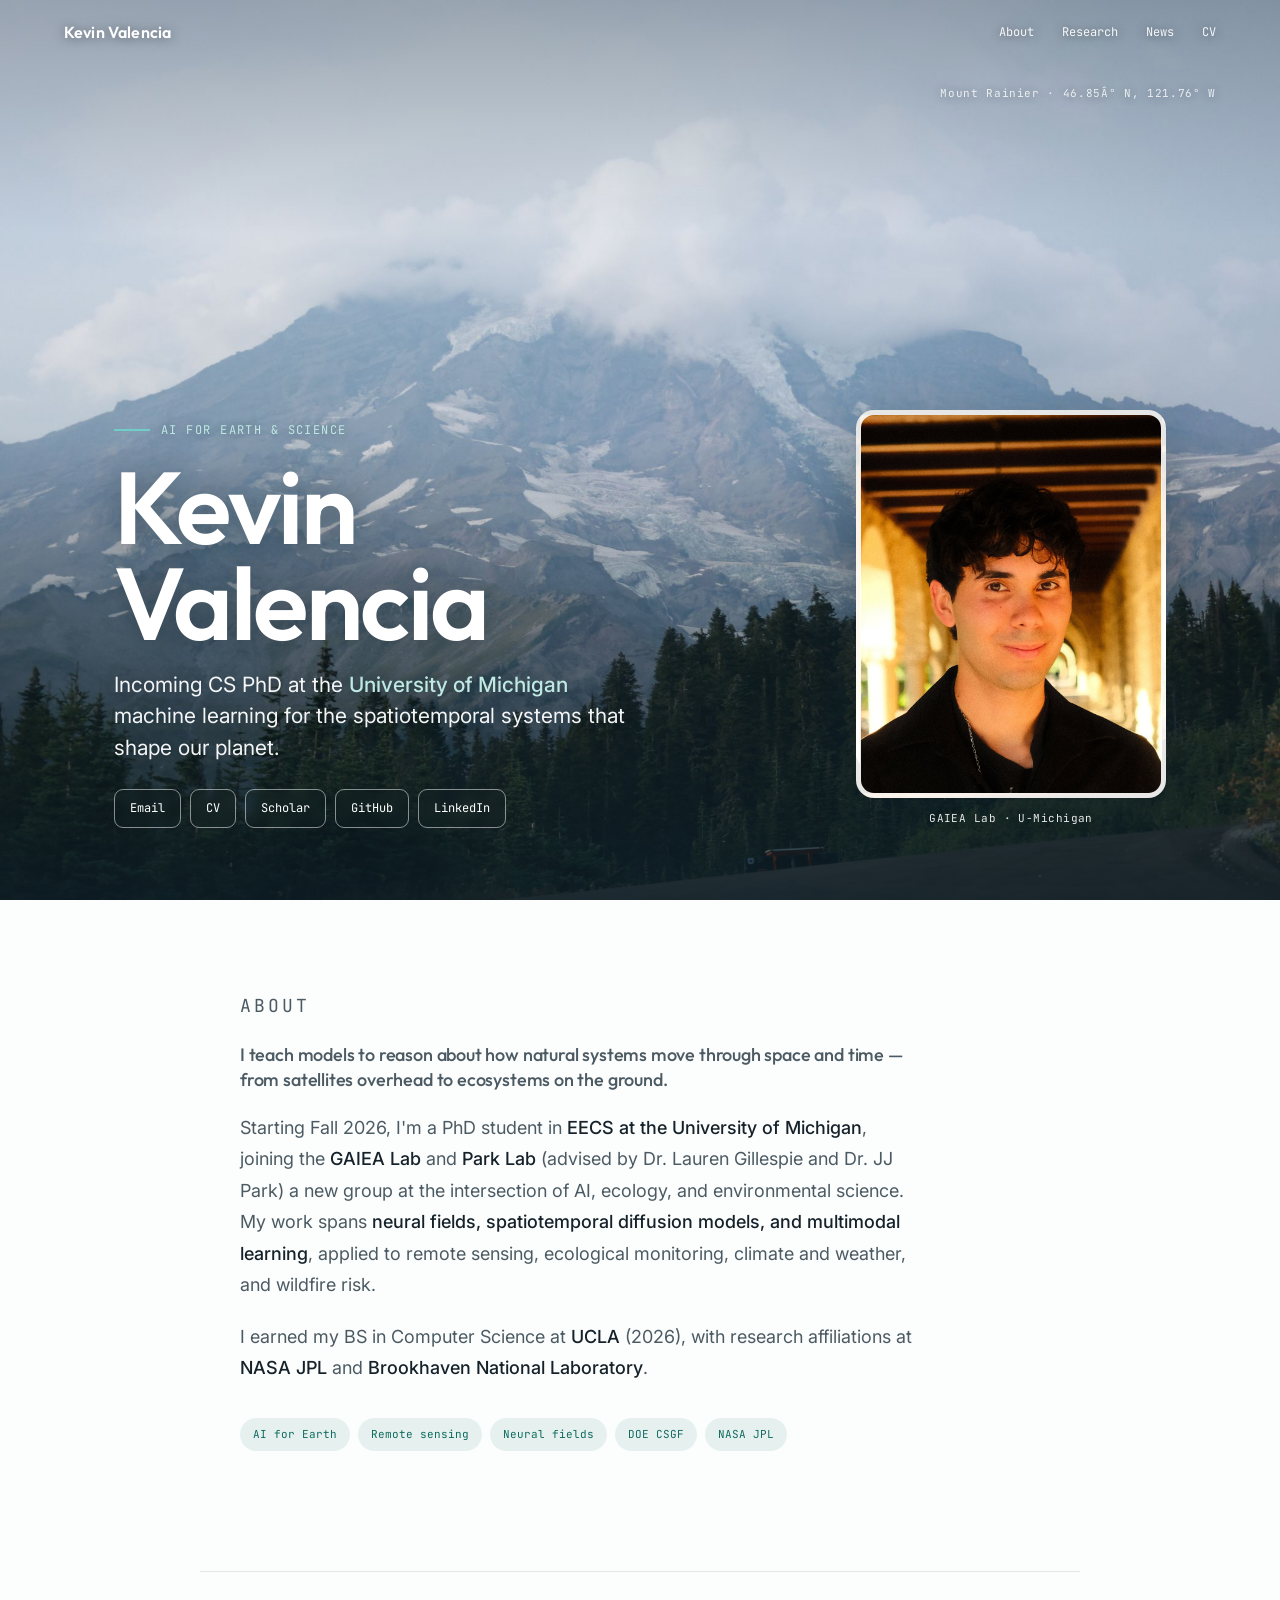
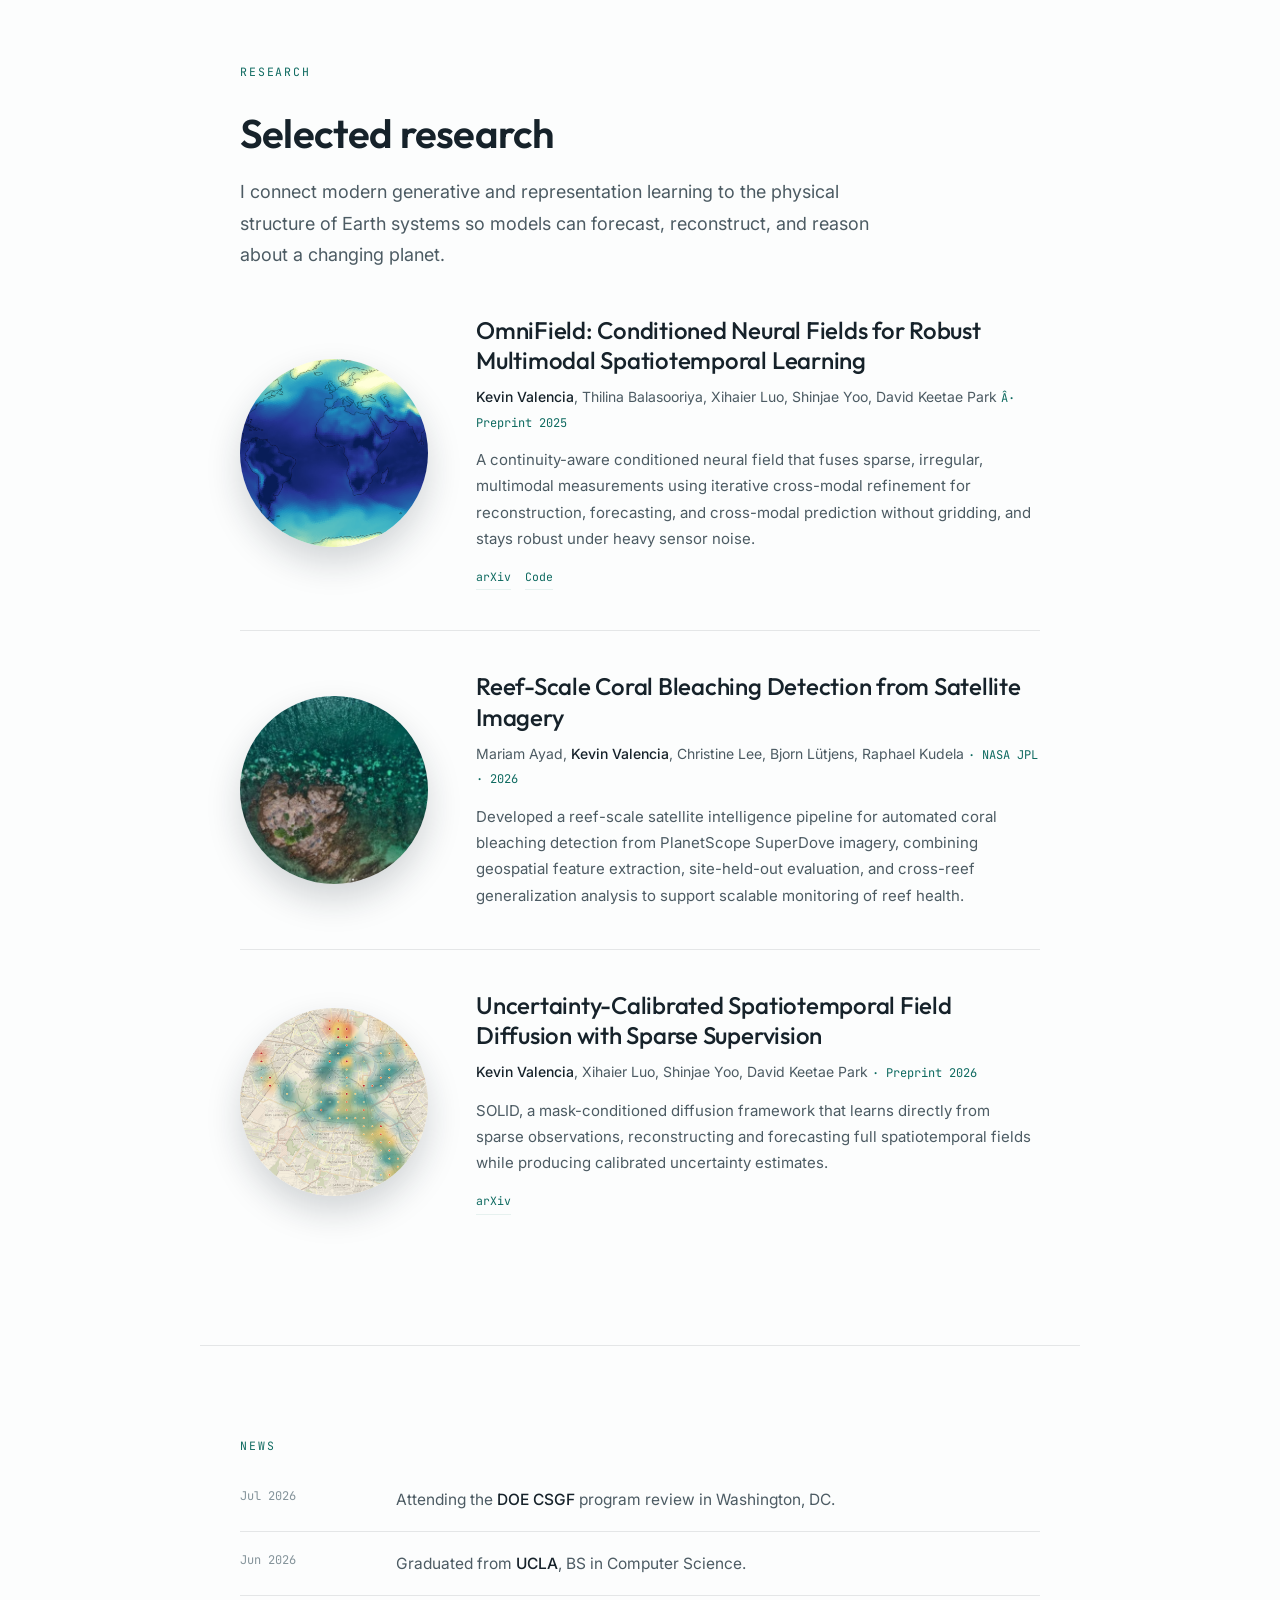
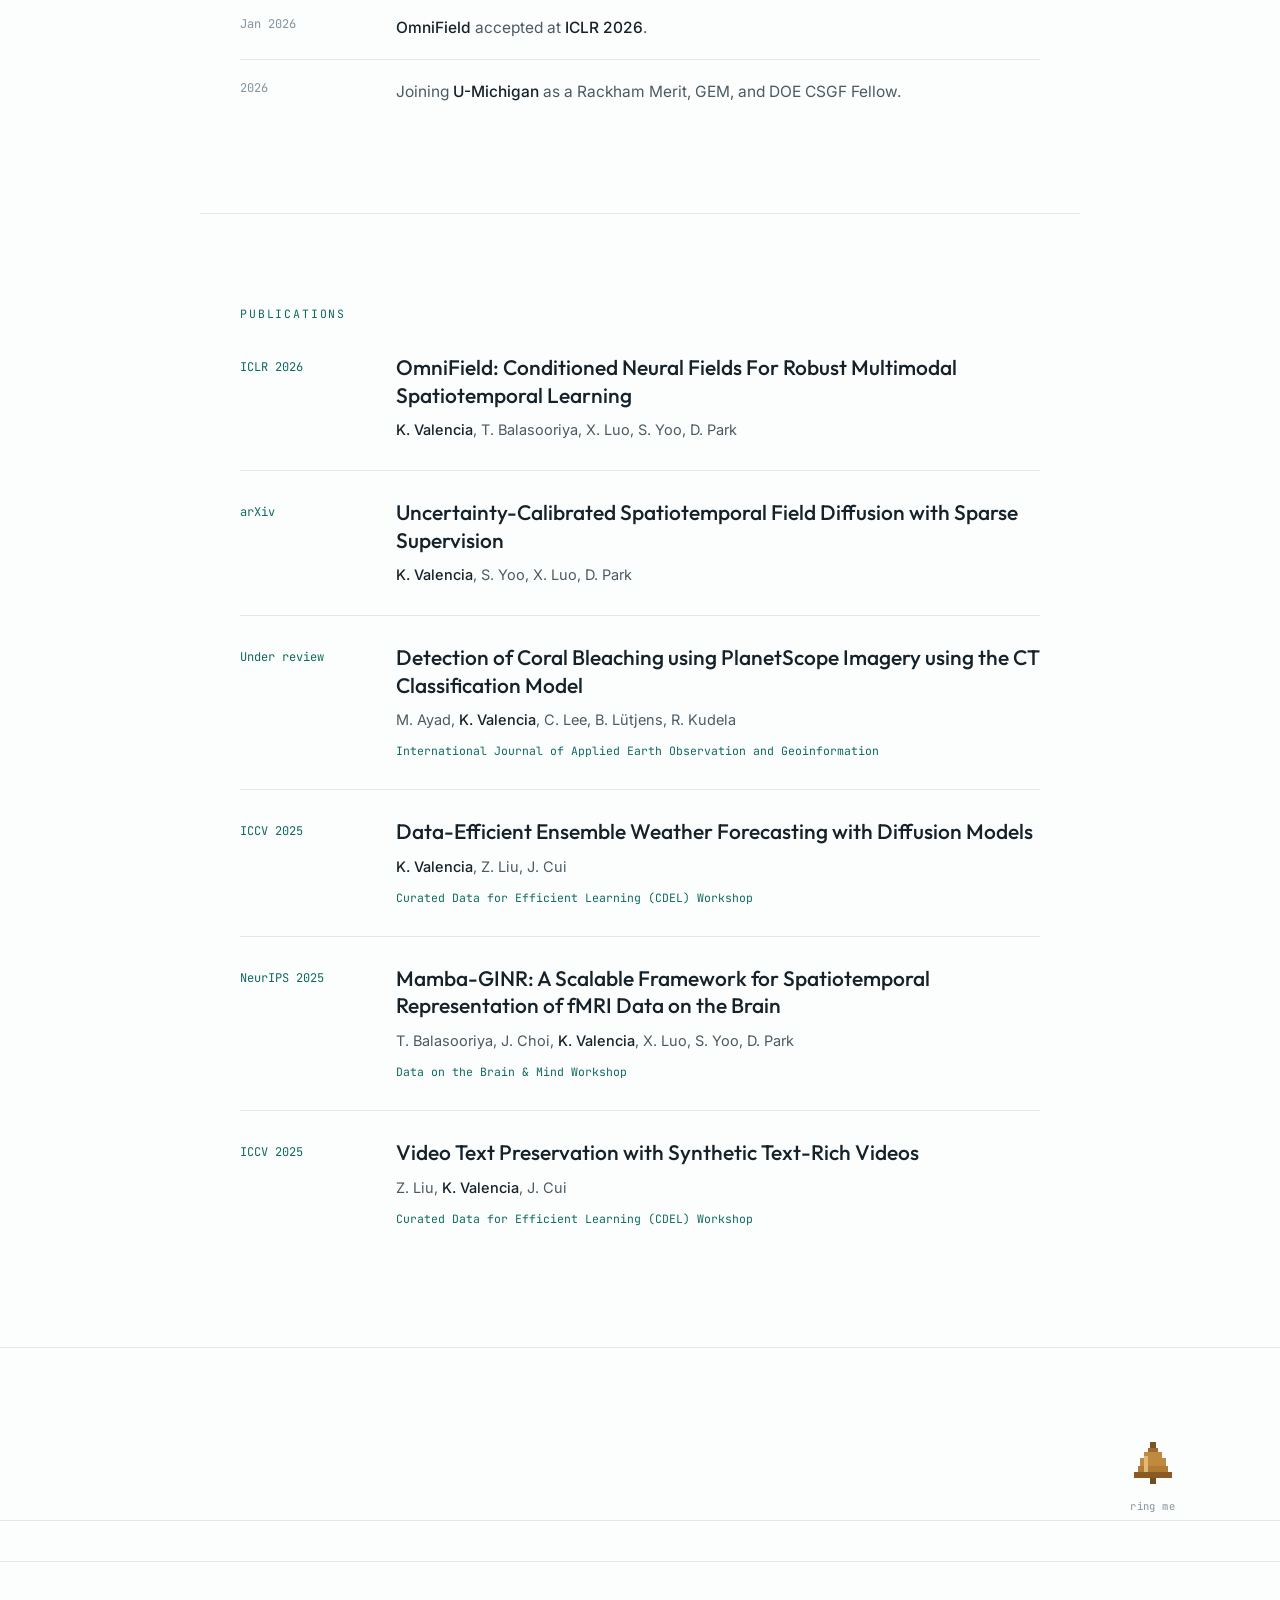
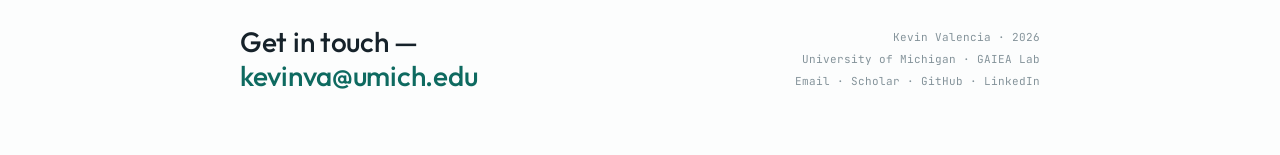
==== commit 6699621f: "Update site content" ====
--- a/index.html
+++ b/index.html
@@ -1,9 +1,9 @@
-<!DOCTYPE html>
+﻿<!DOCTYPE html>
 <html lang="en">
 <head>
 <meta charset="UTF-8">
 <meta name="viewport" content="width=device-width, initial-scale=1.0">
-<title>Kevin Valencia — AI for Earth & Science</title>
+<title>Kevin Valencia â€” AI for Earth & Science</title>
 <link rel="preconnect" href="https://fonts.googleapis.com">
 <link rel="preconnect" href="https://fonts.gstatic.com" crossorigin>
 <link href="https://fonts.googleapis.com/css2?family=Outfit:wght@400;500;600&family=Inter:wght@400;500&family=JetBrains+Mono:wght@400;500&display=swap" rel="stylesheet">
@@ -13,7 +13,7 @@
 
 <nav id="nav">
   <a href="#top" class="brand">Kevin Valencia</a>
-  <button class="nav-toggle" id="toggle" aria-label="Menu">☰</button>
+  <button class="nav-toggle" id="toggle" aria-label="Menu">â˜°</button>
   <div class="nav-links" id="menu">
     <a href="#about">About</a><a href="#research">Research</a><a href="#news">News</a><a href="#cv">CV</a>
   </div>
@@ -22,15 +22,15 @@
 <header class="hero" id="top">
   <div class="hero-photo"></div>
   <div class="hero-scrim"></div>
-  <div class="coords">Mount Rainier · 46.85° N, 121.76° W</div>
+  <div class="coords">Mount Rainier · 46.85Â° N, 121.76° W</div>
   <div class="hero-content">
     <div class="hero-row">
       <div class="hero-left">
         <div class="eyebrow reveal">AI for Earth &amp; Science</div>
         <h1 class="reveal">Kevin<br>Valencia</h1>
-        <p class="role reveal">Incoming CS PhD at the <b>University of Michigan</b> — machine learning for the spatiotemporal systems that shape our planet.</p>
+        <p class="role reveal">Incoming CS PhD at the <b>University of Michigan</b> machine learning for the spatiotemporal systems that shape our planet.</p>
         <div class="hero-links reveal">
-          <a href="mailto:you@umich.edu">Email</a><a href="#cv">CV</a><a href="https://scholar.google.com">Scholar</a><a href="https://github.com">GitHub</a><a href="https://linkedin.com">LinkedIn</a>
+          <a href="mailto:kevinva@umich.edu">Email</a><a href="#cv">CV</a><a href="https://scholar.google.com/citations?user=JnlcclMAAAAJ&amp;hl=en">Scholar</a><a href="https://github.com/kevinval04">GitHub</a><a href="https://www.linkedin.com/in/kevin-valencia04/">LinkedIn</a>
         </div>
       </div>
       <div class="hero-portrait reveal">
@@ -44,7 +44,7 @@
 <section id="about"><div class="wrap about">
   <p class="kicker reveal">About</p>
   <p class="bio-lead reveal">I teach models to reason about how natural systems move through space and time — from satellites overhead to ecosystems on the ground.</p>
-  <p class="reveal">Starting Fall 2026, I'm a PhD student in <b>EECS at the University of Michigan</b>, joining the <b>GAIEA Lab</b> (advised by Dr. Gilles Pl) — a new group at the intersection of AI, ecology, and environmental science. My work spans <b>neural fields, spatiotemporal diffusion models, and multimodal learning</b>, applied to remote sensing, ecological monitoring, climate and weather, and wildfire risk.</p>
+  <p class="reveal">Starting Fall 2026, I'm a PhD student in <b>EECS at the University of Michigan</b>, joining the <b>GAIEA Lab</b> and <b>Park Lab</b> (advised by Dr. Lauren Gillespie and Dr. JJ Park) a new group at the intersection of AI, ecology, and environmental science. My work spans <b>neural fields, spatiotemporal diffusion models, and multimodal learning</b>, applied to remote sensing, ecological monitoring, climate and weather, and wildfire risk.</p>
   <p class="reveal">I earned my BS in Computer Science at <b>UCLA</b> (2026), with research affiliations at <b>NASA JPL</b> and <b>Brookhaven National Laboratory</b>.</p>
   <div class="tags reveal">
     <span class="tag">AI for Earth</span><span class="tag">Remote sensing</span><span class="tag">Neural fields</span><span class="tag">DOE CSGF</span><span class="tag">NASA JPL</span>
@@ -56,16 +56,16 @@
 <section id="research"><div class="wrap">
   <p class="kicker reveal">Research</p>
   <h2 class="sec-h reveal">Selected research</h2>
-  <p class="sec-intro reveal">I connect modern generative and representation learning to the physical structure of Earth systems — so models can forecast, reconstruct, and reason about a changing planet.</p>
+  <p class="sec-intro reveal">I connect modern generative and representation learning to the physical structure of Earth systems so models can forecast, reconstruct, and reason about a changing planet.</p>
   <div class="research-list">
 
     <article class="ritem reveal">
-      <div class="rthumb"><img src="images/omnifield.png" alt="ClimSim temperature, humidity and wind fields with sparse sensors"></div>
+      <div class="rthumb"><img class="omnifield-thumb" src="images/omnifield.png" alt="ClimSim temperature, humidity and wind fields with sparse sensors"></div>
       <div class="rbody">
         <h3><a href="https://arxiv.org/abs/2511.02205">OmniField: Conditioned Neural Fields for Robust Multimodal Spatiotemporal Learning</a></h3>
-        <div class="rmeta"><b>Kevin Valencia</b>, Thilina Balasooriya, Xihaier Luo, Shinjae Yoo, David Keetae Park <span class="venue">· Preprint 2025</span></div>
-        <p class="rdesc">A continuity-aware conditioned neural field that fuses sparse, irregular, multimodal measurements — via a multimodal crosstalk block and iterative cross-modal refinement — for reconstruction, forecasting, and cross-modal prediction without gridding, and stays robust under heavy sensor noise.</p>
-        <div class="rlinks"><a href="https://arxiv.org/abs/2511.02205">arXiv</a><a href="#">Code</a></div>
+        <div class="rmeta"><b>Kevin Valencia</b>, Thilina Balasooriya, Xihaier Luo, Shinjae Yoo, David Keetae Park <span class="venue">Â· Preprint 2025</span></div>
+        <p class="rdesc">A continuity-aware conditioned neural field that fuses sparse, irregular, multimodal measurements using iterative cross-modal refinement for reconstruction, forecasting, and cross-modal prediction without gridding, and stays robust under heavy sensor noise.</p>
+        <div class="rlinks"><a href="https://arxiv.org/abs/2511.02205">arXiv</a><a href="https://github.com/kevinval04/OmniField">Code</a></div>
       </div>
     </article>
 
@@ -73,29 +73,18 @@
       <div class="rthumb"><img src="images/coral.jpg" alt="Aerial view of a coral reef"></div>
       <div class="rbody">
         <h3><a href="#">Reef-Scale Coral Bleaching Detection from Satellite Imagery</a></h3>
-        <div class="rmeta"><b>Kevin Valencia</b>, et al. <span class="venue">· NASA JPL · 2026</span></div>
-        <p class="rdesc">A satellite pipeline that detects coral bleaching from PlanetScope SuperDove imagery, validated with leave-one-site-out evaluation to test real-world generalization across reefs.</p>
-        <div class="rlinks"><a href="#">Paper</a><a href="#">Code</a></div>
+        <div class="rmeta">Mariam Ayad, <b>Kevin Valencia</b>, Christine Lee, Bjorn L&uuml;tjens, Raphael Kudela <span class="venue">&middot; NASA JPL &middot; 2026</span></div>
+        <p class="rdesc"> Developed a reef-scale satellite intelligence pipeline for automated coral bleaching detection from PlanetScope SuperDove imagery, combining geospatial feature extraction, site-held-out evaluation, and cross-reef generalization analysis to support scalable monitoring of reef health.</p>
       </div>
     </article>
 
     <article class="ritem reveal">
-      <div class="rthumb"><svg viewBox="0 0 240 180" xmlns="http://www.w3.org/2000/svg"><defs><linearGradient id="n1" x1="0" y1="0" x2="1" y2="1"><stop offset="0" stop-color="#2f6f99"/><stop offset="1" stop-color="#11525a"/></linearGradient></defs><rect width="240" height="180" fill="url(#n1)"/><g fill="none" stroke-linecap="round"><path d="M0,60 q15,-26 30,0 t30,0 t30,0 t30,0 t30,0 t30,0 t30,0" stroke="rgba(255,255,255,0.9)" stroke-width="2.5"/><path d="M0,95 q12,-34 24,0 t24,0 t24,0 t24,0 t24,0 t24,0 t24,0 t24,0 t24,0" stroke="rgba(255,255,255,0.6)" stroke-width="2.5"/><path d="M0,132 q18,-20 36,0 t36,0 t36,0 t36,0 t36,0 t36,0" stroke="rgba(255,255,255,0.45)" stroke-width="2.5"/></g></svg></div>
+      <div class="rthumb"><img class="solid-thumb" src="images/solid.png" alt="AirDelhi PM2.5 field over New Delhi with sparse sensor observations"></div>
       <div class="rbody">
-        <h3><a href="#">NeuroX-Field: Zero-Shot Neural Field Diffusion for EEG Super-Resolution</a></h3>
-        <div class="rmeta">Co-author · <b>Kevin Valencia</b> <span class="venue">· Preprint 2026</span></div>
-        <p class="rdesc">Zero-shot diffusion in neural-field space that spatially super-resolves EEG across electrode layouts, without retraining for each montage.</p>
-        <div class="rlinks"><a href="#">Paper</a><a href="#">Code</a></div>
-      </div>
-    </article>
-
-    <article class="ritem reveal">
-      <div class="rthumb"><svg viewBox="0 0 240 180" xmlns="http://www.w3.org/2000/svg"><defs><linearGradient id="r1" x1="0" y1="0" x2="1" y2="1"><stop offset="0" stop-color="#2f8f63"/><stop offset="1" stop-color="#0e6a60"/></linearGradient></defs><rect width="240" height="180" fill="url(#r1)"/><g fill="none" stroke="rgba(255,255,255,0.85)" stroke-width="2"><circle cx="120" cy="90" r="52"/><ellipse cx="120" cy="90" rx="20" ry="52"/><path d="M70,72 H170 M68,108 H172"/></g><g fill="rgba(255,255,255,0.85)"><circle cx="104" cy="66" r="3"/><circle cx="140" cy="80" r="3"/><circle cx="118" cy="112" r="3"/><circle cx="96" cy="104" r="3"/></g></svg></div>
-      <div class="rbody">
-        <h3><a href="#">RobustX <span class="wip">(in progress)</span></a></h3>
-        <div class="rmeta"><b>Kevin Valencia</b> <span class="venue">· Ongoing</span></div>
-        <p class="rdesc">An emerging foundation-model direction for biodiversity and remote sensing, built to stay reliable under the sparse, shifting, messy data of real environmental systems.</p>
-        <div class="rlinks"><a href="#">Coming soon</a></div>
+        <h3><a href="https://arxiv.org/abs/2603.04431">Uncertainty-Calibrated Spatiotemporal Field Diffusion with Sparse Supervision</a></h3>
+        <div class="rmeta"><b>Kevin Valencia</b>, Xihaier Luo, Shinjae Yoo, David Keetae Park <span class="venue">&middot; Preprint 2026</span></div>
+        <p class="rdesc">SOLID, a mask-conditioned diffusion framework that learns directly from sparse observations, reconstructing and forecasting full spatiotemporal fields while producing calibrated uncertainty estimates.</p>
+        <div class="rlinks"><a href="https://arxiv.org/abs/2603.04431">arXiv</a></div>
       </div>
     </article>
 
@@ -113,6 +102,60 @@
     <li class="nrow reveal"><div class="nd">Jun 2026</div><div class="nt">Graduated from <b>UCLA</b>, BS in Computer Science.</div></li>
     <li class="nrow reveal"><div class="nd">Jan 2026</div><div class="nt"><b>OmniField</b> accepted at <b>ICLR 2026</b>.</div></li>
     <li class="nrow reveal"><div class="nd">2026</div><div class="nt">Joining <b>U-Michigan</b> as a Rackham Merit, GEM, and DOE CSGF Fellow.</div></li>
+  </ul>
+</div></section>
+
+<hr class="section-line">
+
+<section id="publications"><div class="wrap">
+  <p class="kicker reveal">Publications</p>
+  <ul class="pubs">
+    <li class="pub reveal">
+      <div class="pv">ICLR 2026</div>
+      <div>
+        <a class="tl" href="https://arxiv.org/abs/2511.02205"><h3>OmniField: Conditioned Neural Fields For Robust Multimodal Spatiotemporal Learning</h3></a>
+        <div class="auth"><b>K. Valencia</b>, T. Balasooriya, X. Luo, S. Yoo, D. Park</div>
+      </div>
+    </li>
+    <li class="pub reveal">
+      <div class="pv">arXiv</div>
+      <div>
+        <a class="tl" href="https://arxiv.org/abs/2603.04431"><h3>Uncertainty-Calibrated Spatiotemporal Field Diffusion with Sparse Supervision</h3></a>
+        <div class="auth"><b>K. Valencia</b>, S. Yoo, X. Luo, D. Park</div>
+      </div>
+    </li>
+    <li class="pub reveal">
+      <div class="pv">Under review</div>
+      <div>
+        <h3>Detection of Coral Bleaching using PlanetScope Imagery using the CT Classification Model</h3>
+        <div class="auth">M. Ayad, <b>K. Valencia</b>, C. Lee, B. L&uuml;tjens, R. Kudela</div>
+        <div class="pvenue">International Journal of Applied Earth Observation and Geoinformation</div>
+      </div>
+    </li>
+    <li class="pub reveal">
+      <div class="pv">ICCV 2025</div>
+      <div>
+        <h3>Data-Efficient Ensemble Weather Forecasting with Diffusion Models</h3>
+        <div class="auth"><b>K. Valencia</b>, Z. Liu, J. Cui</div>
+        <div class="pvenue">Curated Data for Efficient Learning (CDEL) Workshop</div>
+      </div>
+    </li>
+    <li class="pub reveal">
+      <div class="pv">NeurIPS 2025</div>
+      <div>
+        <h3>Mamba-GINR: A Scalable Framework for Spatiotemporal Representation of fMRI Data on the Brain</h3>
+        <div class="auth">T. Balasooriya, J. Choi, <b>K. Valencia</b>, X. Luo, S. Yoo, D. Park</div>
+        <div class="pvenue">Data on the Brain &amp; Mind Workshop</div>
+      </div>
+    </li>
+    <li class="pub reveal">
+      <div class="pv">ICCV 2025</div>
+      <div>
+        <h3>Video Text Preservation with Synthetic Text-Rich Videos</h3>
+        <div class="auth">Z. Liu, <b>K. Valencia</b>, J. Cui</div>
+        <div class="pvenue">Curated Data for Efficient Learning (CDEL) Workshop</div>
+      </div>
+    </li>
   </ul>
 </div></section>
 
@@ -138,8 +181,8 @@
 
 <footer id="cv">
   <div class="foot-inner">
-    <div class="fbig">Get in touch —<br><a href="mailto:you@umich.edu">you@umich.edu</a></div>
-    <div class="foot-meta">Kevin Valencia · 2026<br>University of Michigan · GAIEA Lab<br>Email · Scholar · GitHub · LinkedIn</div>
+    <div class="fbig">Get in touch —<br><a href="mailto:kevinva@umich.edu">kevinva@umich.edu</a></div>
+    <div class="foot-meta">Kevin Valencia · 2026<br>University of Michigan · GAIEA Lab<br><a href="mailto:kevinva@umich.edu">Email</a> · <a href="https://scholar.google.com/citations?user=JnlcclMAAAAJ&amp;hl=en">Scholar</a> · <a href="https://github.com/kevinval04">GitHub</a> · <a href="https://www.linkedin.com/in/kevin-valencia04/">LinkedIn</a></div>
   </div>
 </footer>
 
--- a/styles.css
+++ b/styles.css
@@ -80,6 +80,7 @@
   .pub a.tl:hover h3{color:var(--teal)}
   .pub .auth{font-size:14.5px;color:var(--ink-soft);margin-top:8px}
   .pub .auth b{color:var(--ink);font-weight:500}
+  .pub .pvenue{font-family:var(--mono);font-size:11.5px;color:var(--teal-deep);margin-top:9px}
   .pub .plinks{display:flex;gap:14px;margin-top:11px}
   .pub .plinks a{font-family:var(--mono);font-size:11.5px;color:var(--teal-deep);border-bottom:1px solid var(--teal-wash);padding-bottom:2px;transition:border-color .2s}
   .pub .plinks a:hover{border-color:var(--teal)}
@@ -131,6 +132,7 @@
   .rthumb{width:188px;height:188px;border-radius:50%;overflow:hidden;box-shadow:0 16px 34px rgba(22,34,42,0.18);flex-shrink:0}
   .rthumb svg{display:block;width:100%;height:100%}
   .rthumb img{display:block;width:100%;height:100%;object-fit:cover}
+  .rthumb img.omnifield-thumb{width:108%;height:108%;margin:-4% 0 0 -4%}
   .rbody h3{font-family:var(--display);font-weight:500;font-size:clamp(19px,2.1vw,24px);line-height:1.28;color:var(--ink);letter-spacing:-0.01em}
   .rbody h3 a{transition:color .2s}
   .rbody h3 a:hover{color:var(--teal)}
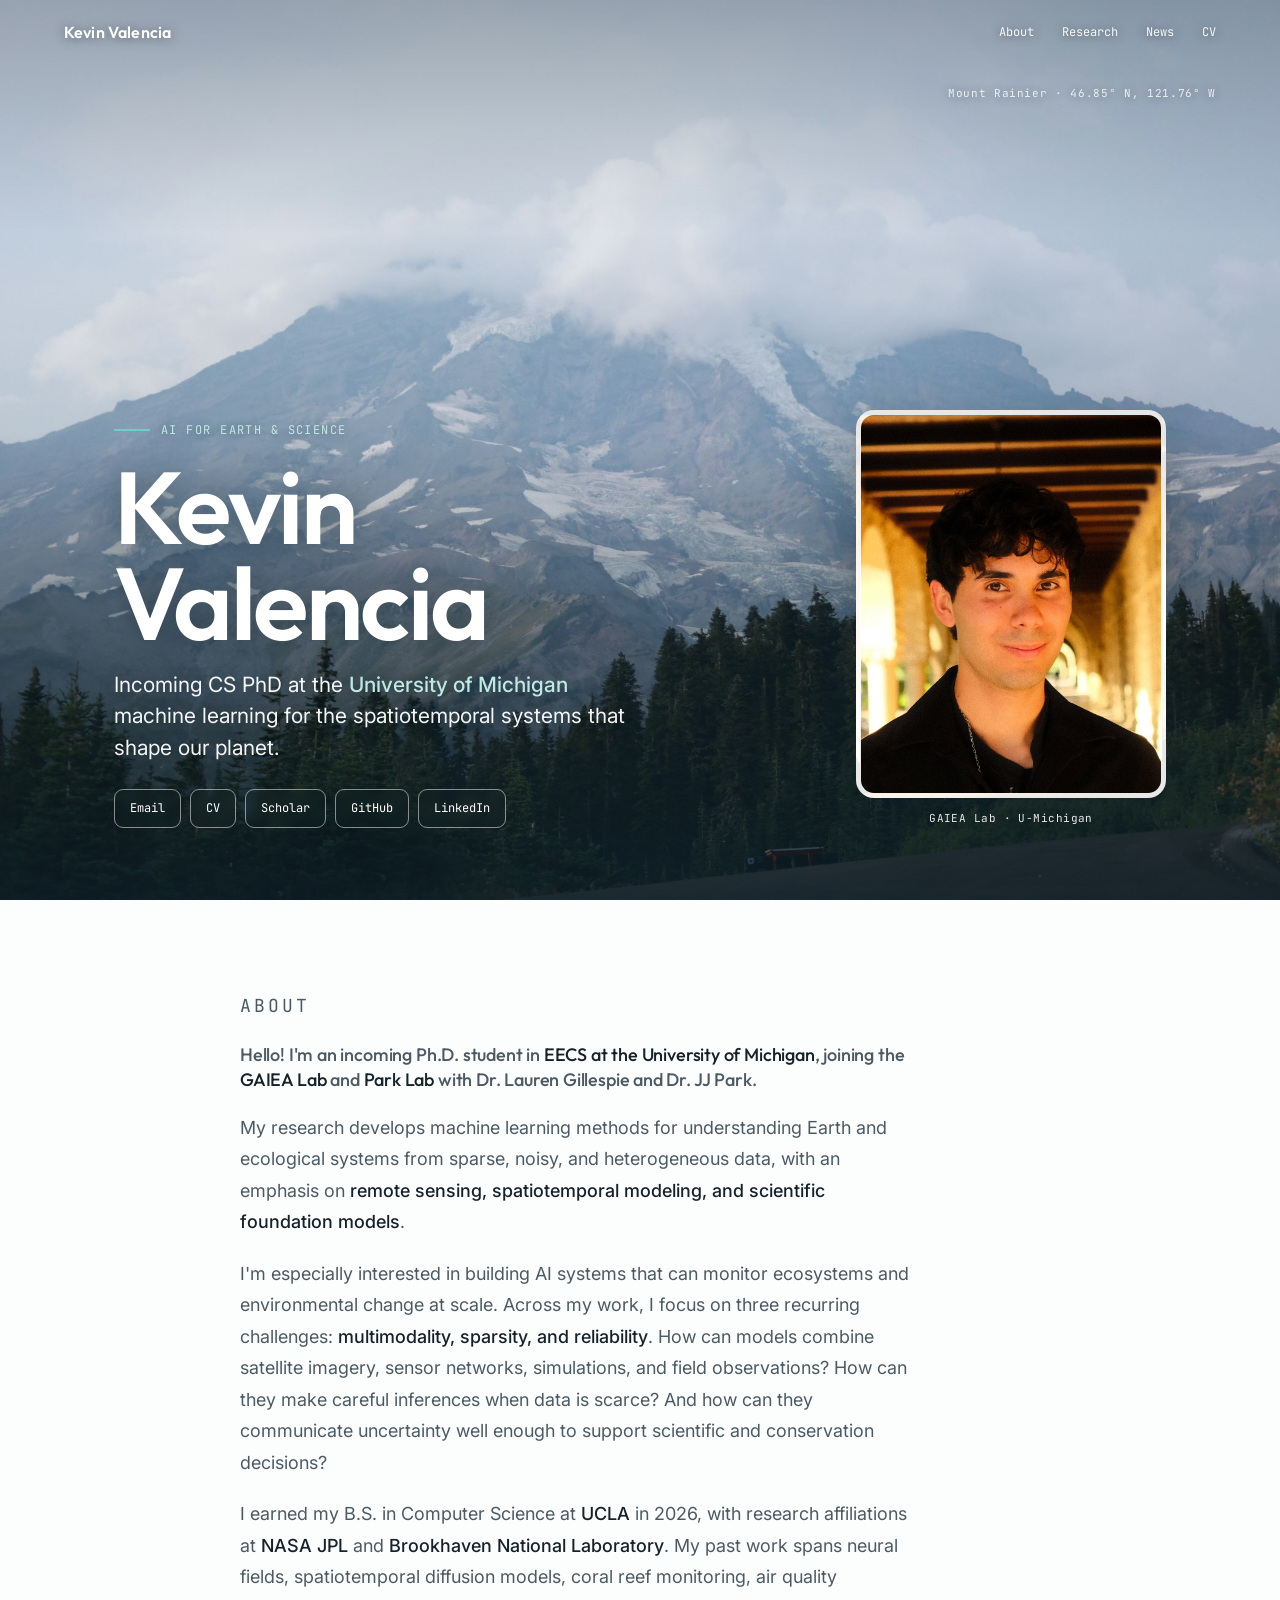
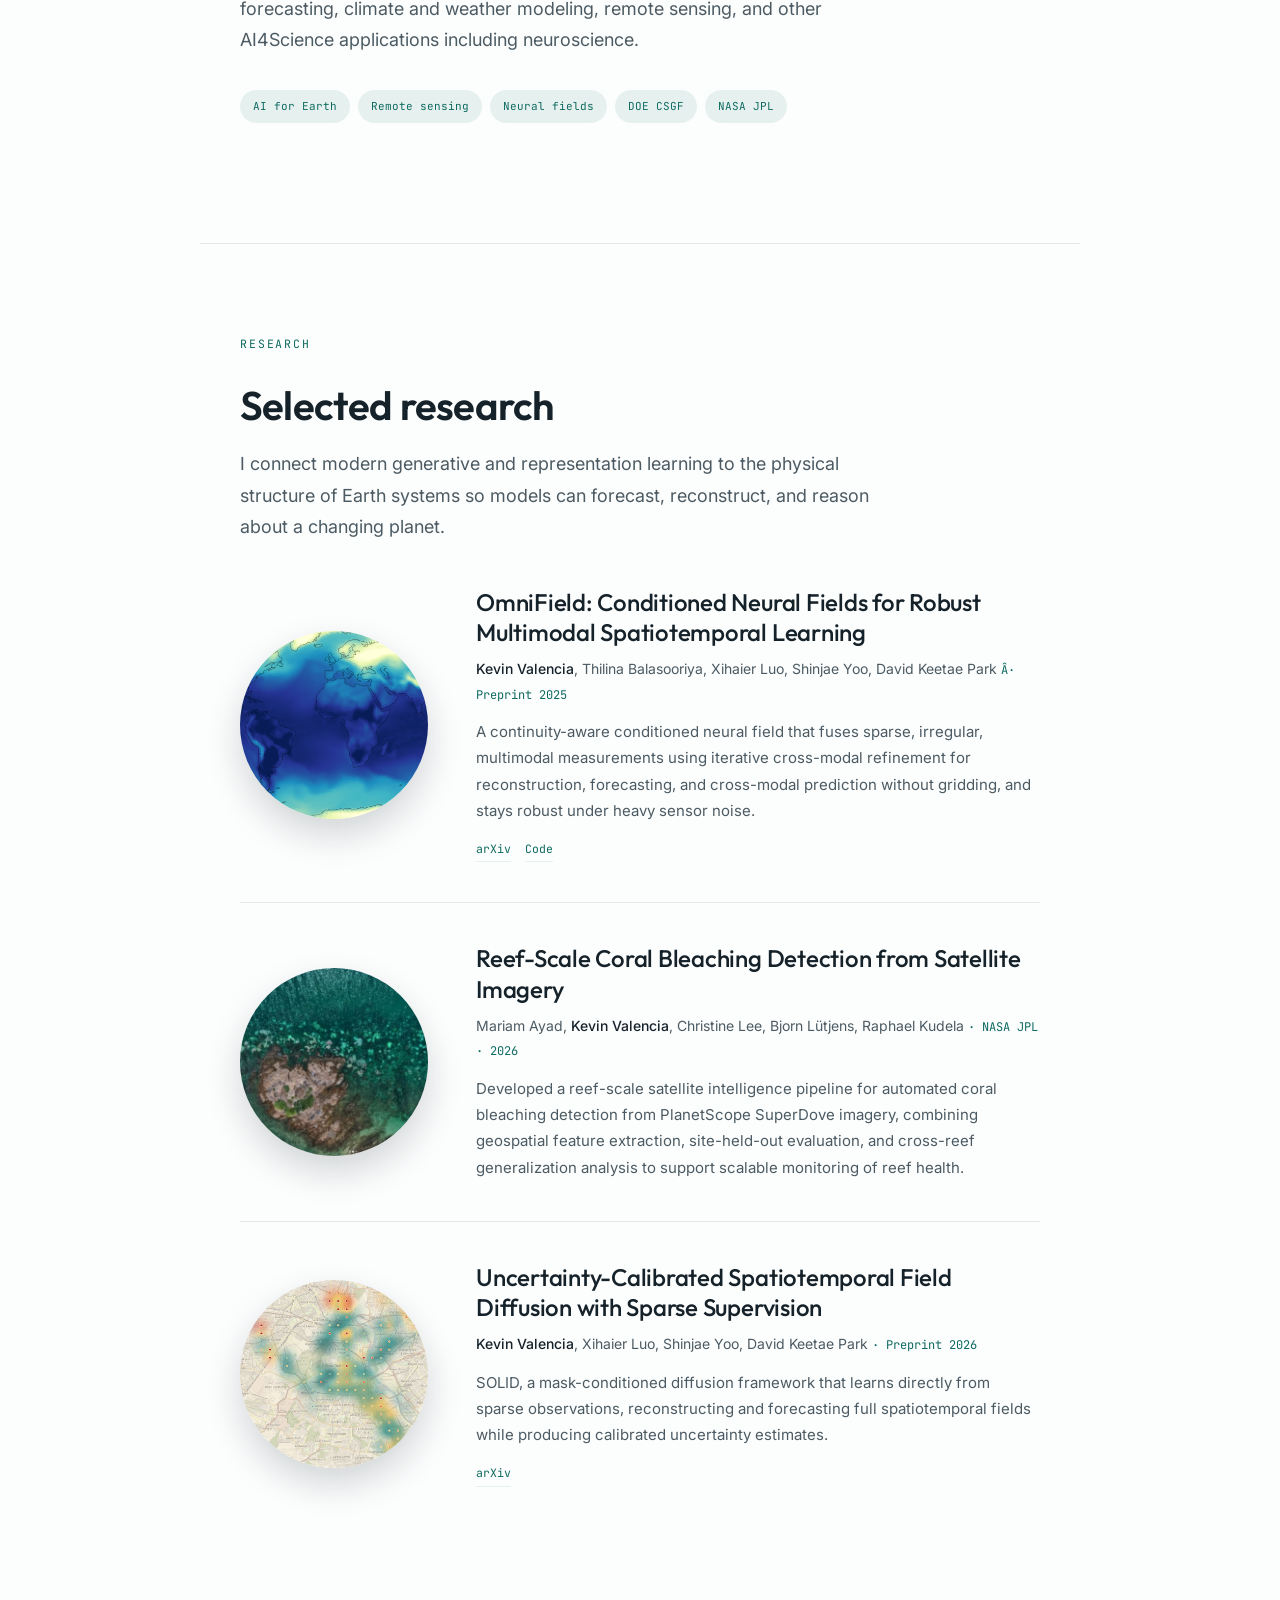
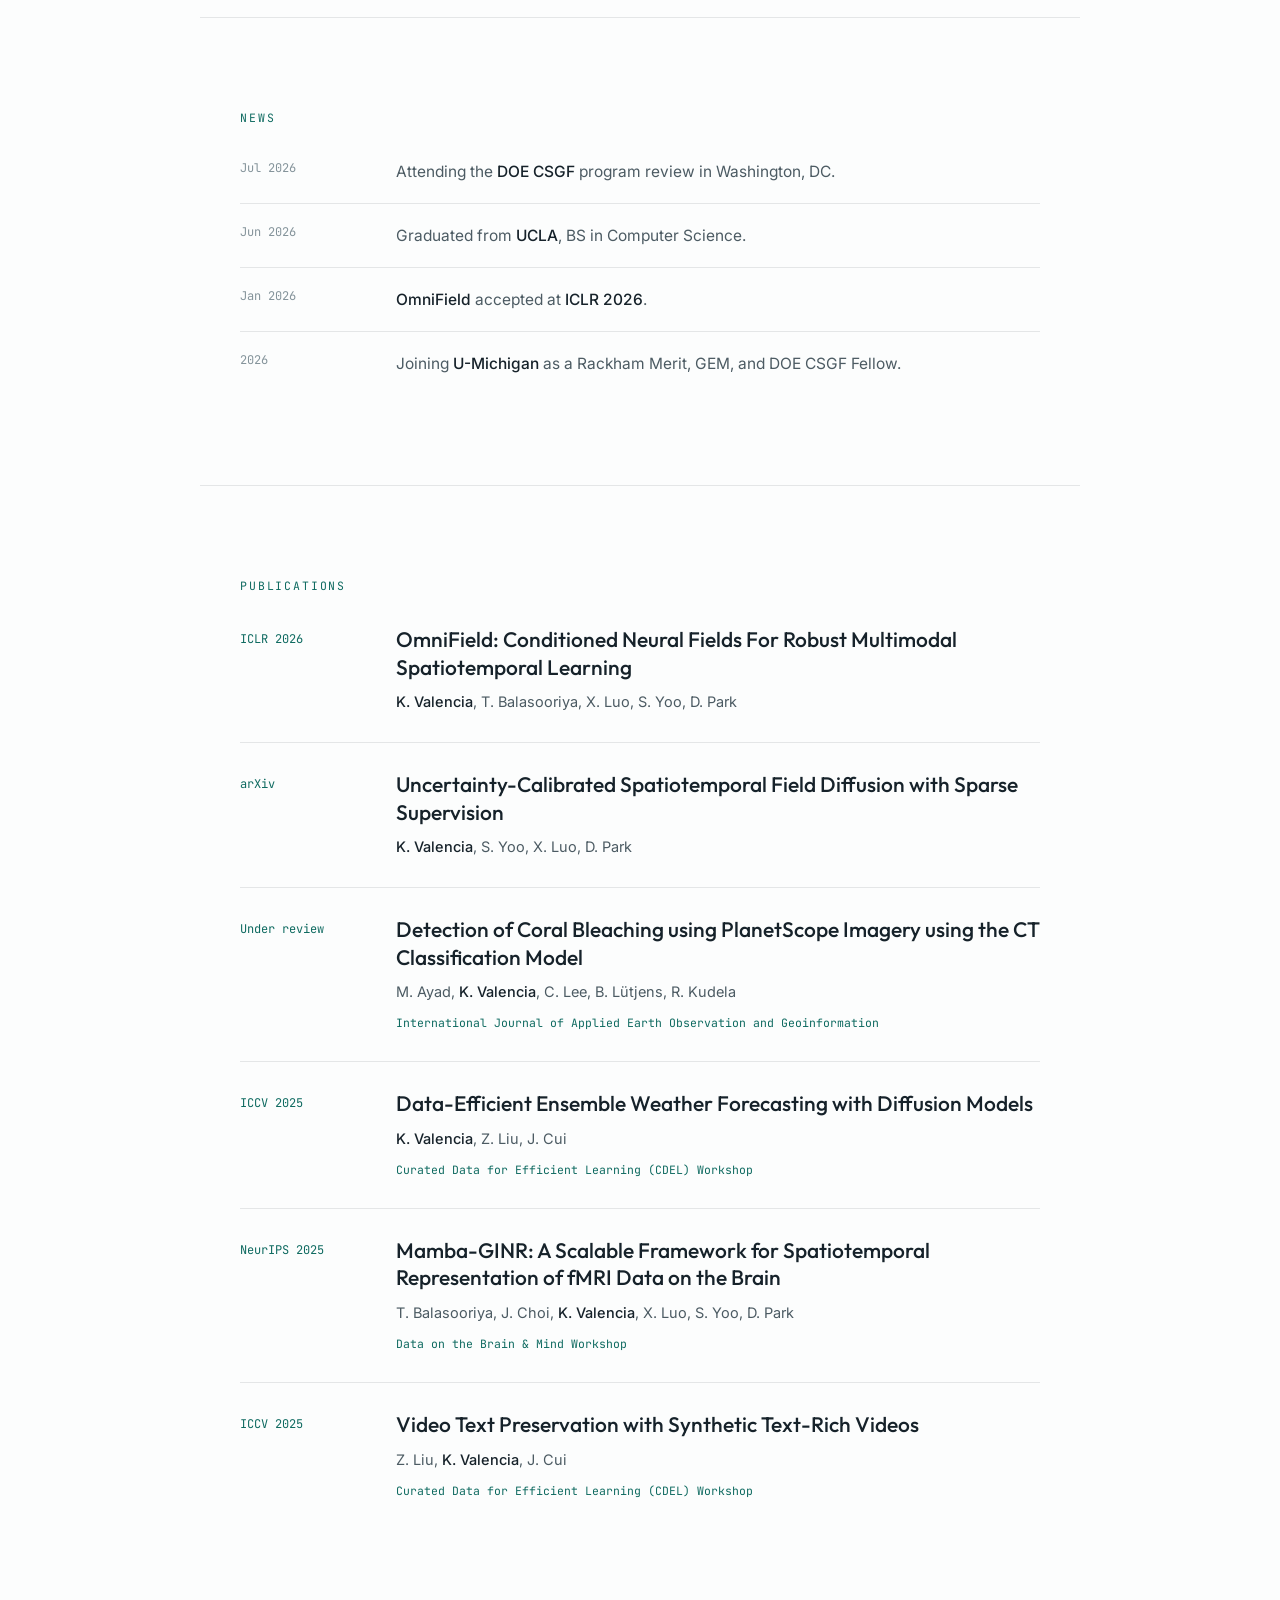
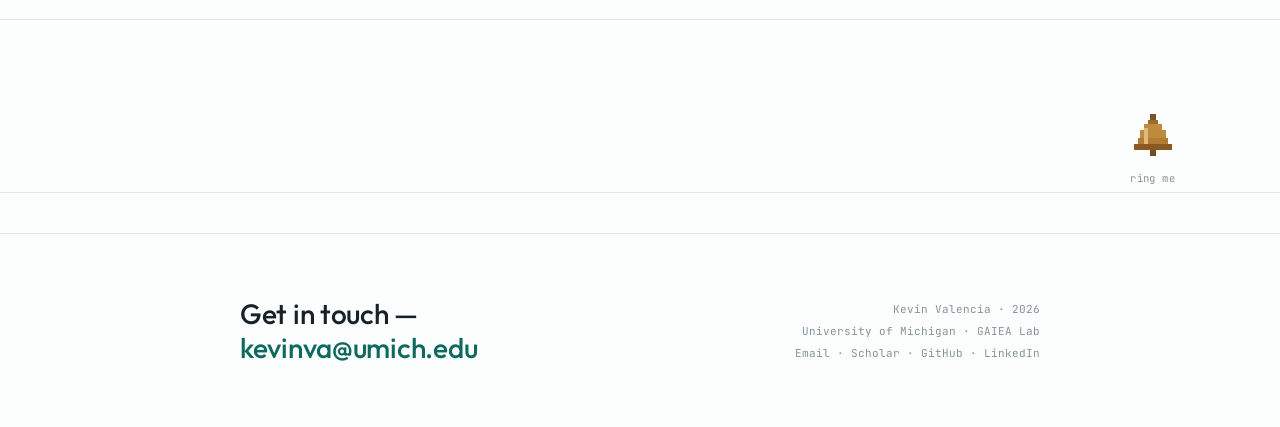
==== commit f99bb564: "refine webpage" ====
--- a/index.html
+++ b/index.html
@@ -3,7 +3,7 @@
 <head>
 <meta charset="UTF-8">
 <meta name="viewport" content="width=device-width, initial-scale=1.0">
-<title>Kevin Valencia â€” AI for Earth & Science</title>
+<title>Kevin Valencia AI for Earth & Science</title>
 <link rel="preconnect" href="https://fonts.googleapis.com">
 <link rel="preconnect" href="https://fonts.gstatic.com" crossorigin>
 <link href="https://fonts.googleapis.com/css2?family=Outfit:wght@400;500;600&family=Inter:wght@400;500&family=JetBrains+Mono:wght@400;500&display=swap" rel="stylesheet">
@@ -13,7 +13,7 @@
 
 <nav id="nav">
   <a href="#top" class="brand">Kevin Valencia</a>
-  <button class="nav-toggle" id="toggle" aria-label="Menu">â˜°</button>
+  <button class="nav-toggle" id="toggle" aria-label="Menu">☰</button>
   <div class="nav-links" id="menu">
     <a href="#about">About</a><a href="#research">Research</a><a href="#news">News</a><a href="#cv">CV</a>
   </div>
@@ -22,7 +22,7 @@
 <header class="hero" id="top">
   <div class="hero-photo"></div>
   <div class="hero-scrim"></div>
-  <div class="coords">Mount Rainier · 46.85Â° N, 121.76° W</div>
+  <div class="coords">Mount Rainier · 46.85° N, 121.76° W</div>
   <div class="hero-content">
     <div class="hero-row">
       <div class="hero-left">
@@ -43,9 +43,10 @@
 
 <section id="about"><div class="wrap about">
   <p class="kicker reveal">About</p>
-  <p class="bio-lead reveal">I teach models to reason about how natural systems move through space and time — from satellites overhead to ecosystems on the ground.</p>
-  <p class="reveal">Starting Fall 2026, I'm a PhD student in <b>EECS at the University of Michigan</b>, joining the <b>GAIEA Lab</b> and <b>Park Lab</b> (advised by Dr. Lauren Gillespie and Dr. JJ Park) a new group at the intersection of AI, ecology, and environmental science. My work spans <b>neural fields, spatiotemporal diffusion models, and multimodal learning</b>, applied to remote sensing, ecological monitoring, climate and weather, and wildfire risk.</p>
-  <p class="reveal">I earned my BS in Computer Science at <b>UCLA</b> (2026), with research affiliations at <b>NASA JPL</b> and <b>Brookhaven National Laboratory</b>.</p>
+  <p class="bio-lead reveal">Hello! I'm an incoming Ph.D. student in <b>EECS at the University of Michigan</b>, joining the <b>GAIEA Lab</b> and <b>Park Lab</b> with Dr. Lauren Gillespie and Dr. JJ Park.</p>
+  <p class="reveal">My research develops machine learning methods for understanding Earth and ecological systems from sparse, noisy, and heterogeneous data, with an emphasis on <b>remote sensing, spatiotemporal modeling, and scientific foundation models</b>.</p>
+  <p class="reveal">I'm especially interested in building AI systems that can monitor ecosystems and environmental change at scale. Across my work, I focus on three recurring challenges: <b>multimodality, sparsity, and reliability</b>. How can models combine satellite imagery, sensor networks, simulations, and field observations? How can they make careful inferences when data is scarce? And how can they communicate uncertainty well enough to support scientific and conservation decisions?</p>
+  <p class="reveal">I earned my B.S. in Computer Science at <b>UCLA</b> in 2026, with research affiliations at <b>NASA JPL</b> and <b>Brookhaven National Laboratory</b>. My past work spans neural fields, spatiotemporal diffusion models, coral reef monitoring, air quality forecasting, climate and weather modeling, remote sensing, and other AI4Science applications including neuroscience.</p>
   <div class="tags reveal">
     <span class="tag">AI for Earth</span><span class="tag">Remote sensing</span><span class="tag">Neural fields</span><span class="tag">DOE CSGF</span><span class="tag">NASA JPL</span>
   </div>
@@ -161,6 +162,9 @@
 
 <div class="meadow" id="meadow">
   <div class="horizon"></div>
+  <div class="snack-grass" id="snackGrass" aria-hidden="true">
+    <span></span><span></span><span></span><span></span><span></span><span></span><span></span><span></span><span></span>
+  </div>
   <div class="stag" id="stag"></div>
   <div class="bell-wrap">
     <button class="bell" id="bell" aria-label="Ring the bell">
--- a/styles.css
+++ b/styles.css
@@ -103,7 +103,18 @@
   @keyframes ring{0%{transform:rotate(0)}15%{transform:rotate(16deg)}35%{transform:rotate(-13deg)}55%{transform:rotate(9deg)}75%{transform:rotate(-5deg)}100%{transform:rotate(0)}}
   .bell-hint{font-family:var(--mono);font-size:10.5px;color:var(--ink-faint);letter-spacing:0.04em;transition:opacity .5s}
   .bell-hint.gone{opacity:0}
-  .stag{position:absolute;left:0;bottom:40px;z-index:3;background-image:url('images/stag_sprite.png');background-repeat:no-repeat;image-rendering:pixelated;opacity:0;transform:translateX(-220px);pointer-events:none}
+  .snack-grass{position:absolute;left:calc(50% + 44px);bottom:40px;z-index:2;width:92px;height:30px;opacity:0;transform:translateX(-50%) translateY(8px);transition:opacity .7s ease,transform .7s ease;pointer-events:none}
+  .snack-grass.show{opacity:1;transform:translateX(-50%) translateY(0)}
+  .snack-grass::before{content:"";position:absolute;left:12px;right:12px;bottom:-1px;height:3px;border-radius:50%;background:rgba(47,127,85,0.16)}
+  .snack-grass span{position:absolute;bottom:0;width:3px;border-radius:4px 4px 0 0;background:linear-gradient(#8fc977,#2f7f55);transform-origin:50% 100%}
+  .snack-grass span:nth-child(1){left:14px;height:13px;transform:rotate(-30deg)}
+  .snack-grass span:nth-child(2){left:22px;height:23px;transform:rotate(-16deg)}
+  .snack-grass span:nth-child(3){left:31px;height:17px;transform:rotate(10deg)}
+  .snack-grass span:nth-child(4){left:40px;height:28px;transform:rotate(24deg)}
+  .snack-grass span:nth-child(5){left:50px;height:16px;transform:rotate(-9deg)}
+  .snack-grass span:nth-child(6){left:58px;height:25px;transform:rotate(14deg)}
+  .snack-grass span:nth-child(7){left:66px;height:19px;transform:rotate(-23deg)}
+  .stag{position:absolute;left:0;bottom:31px;z-index:3;background-image:url('images/stag_sprite.png');background-repeat:no-repeat;image-rendering:pixelated;opacity:0;transform:translateX(-220px);pointer-events:none}
 
   footer{border-top:1px solid var(--rule)}
   .foot-inner{max-width:880px;margin:0 auto;padding:clamp(48px,7vh,80px) clamp(20px,5vw,40px);display:flex;justify-content:space-between;align-items:flex-end;flex-wrap:wrap;gap:24px}
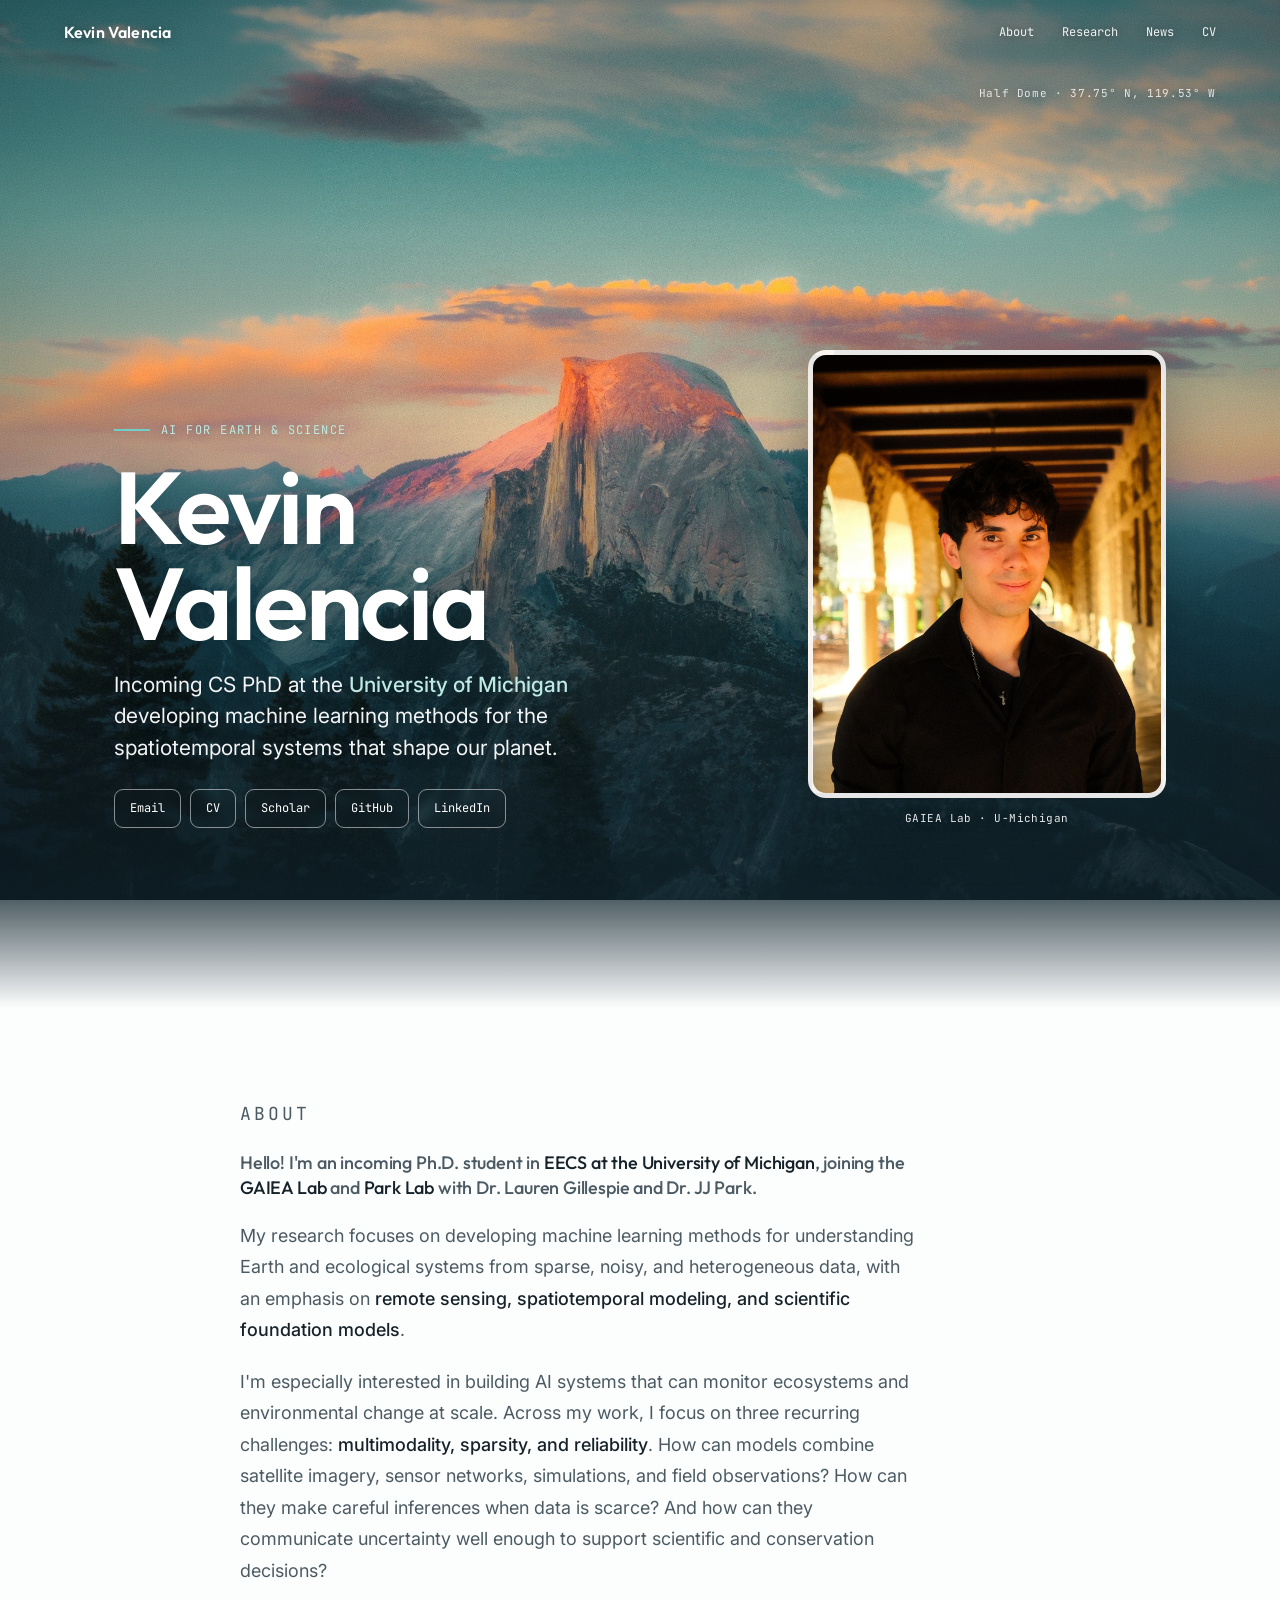
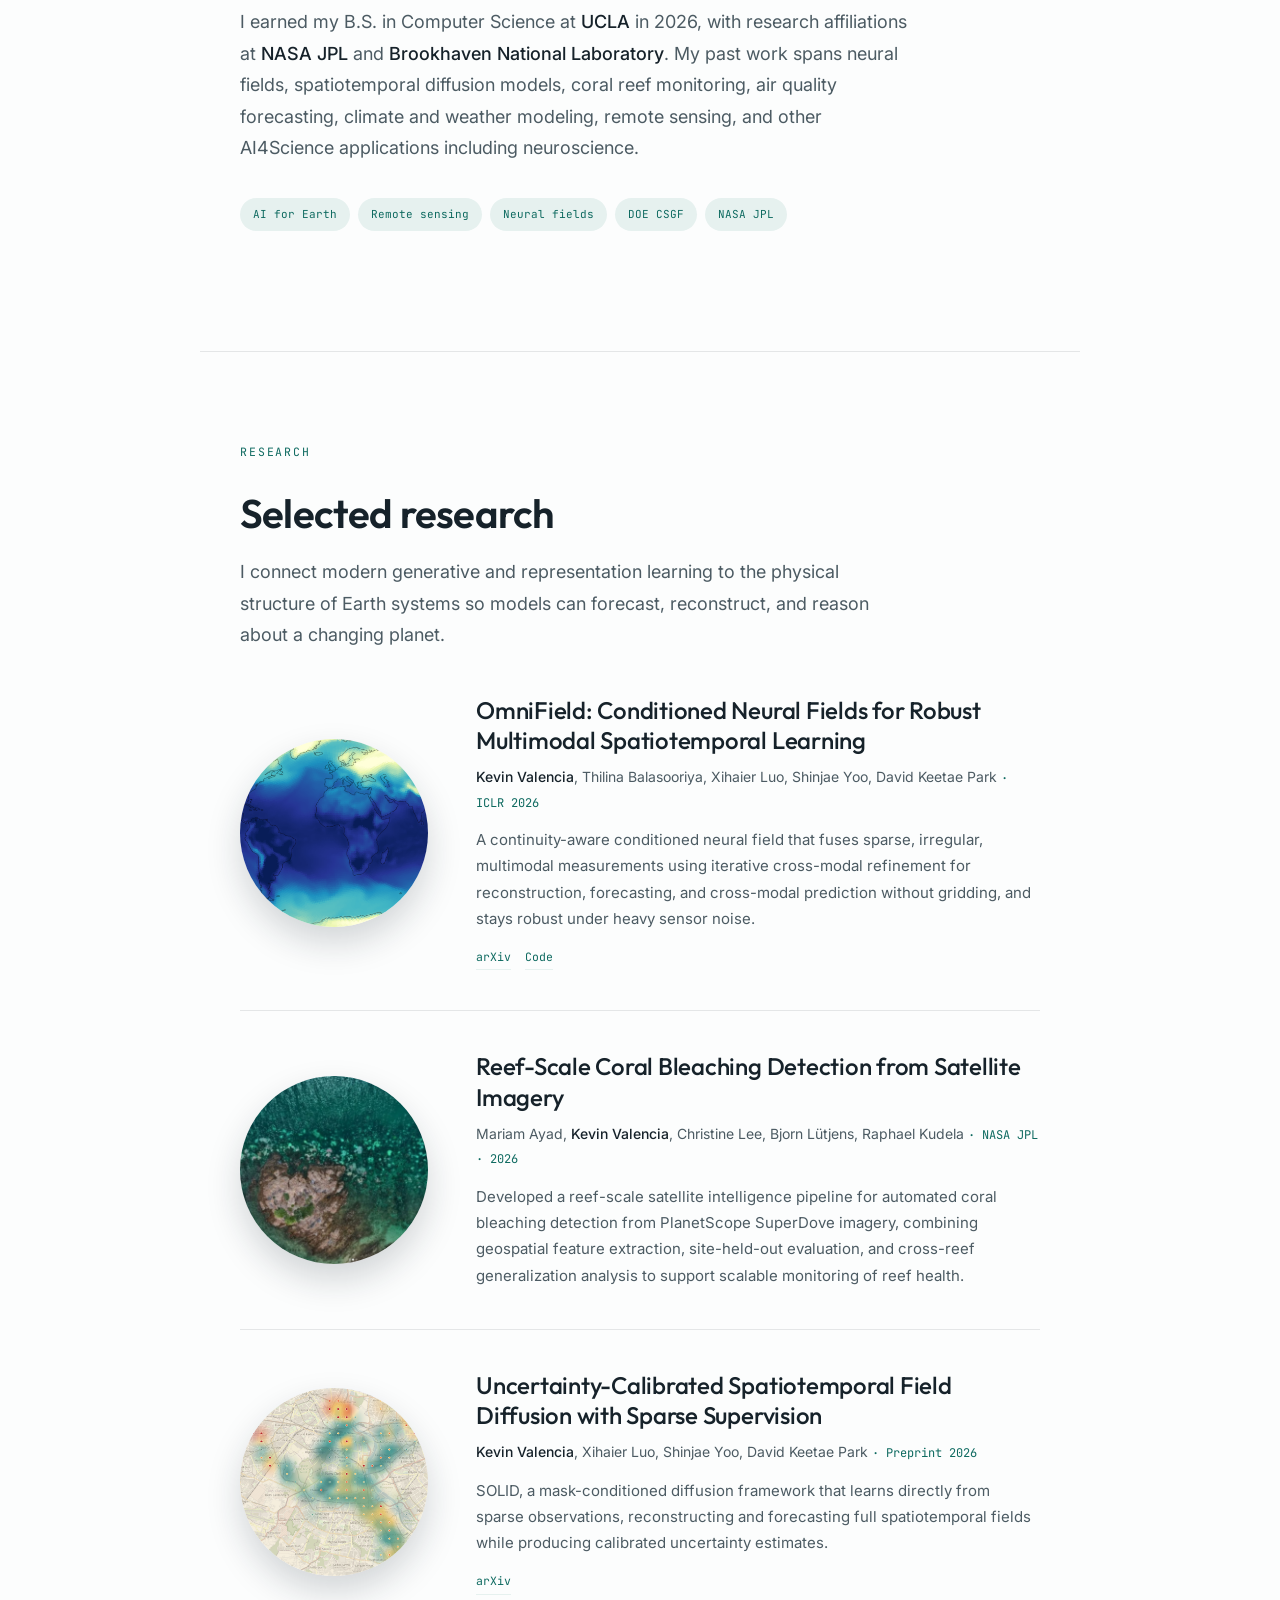
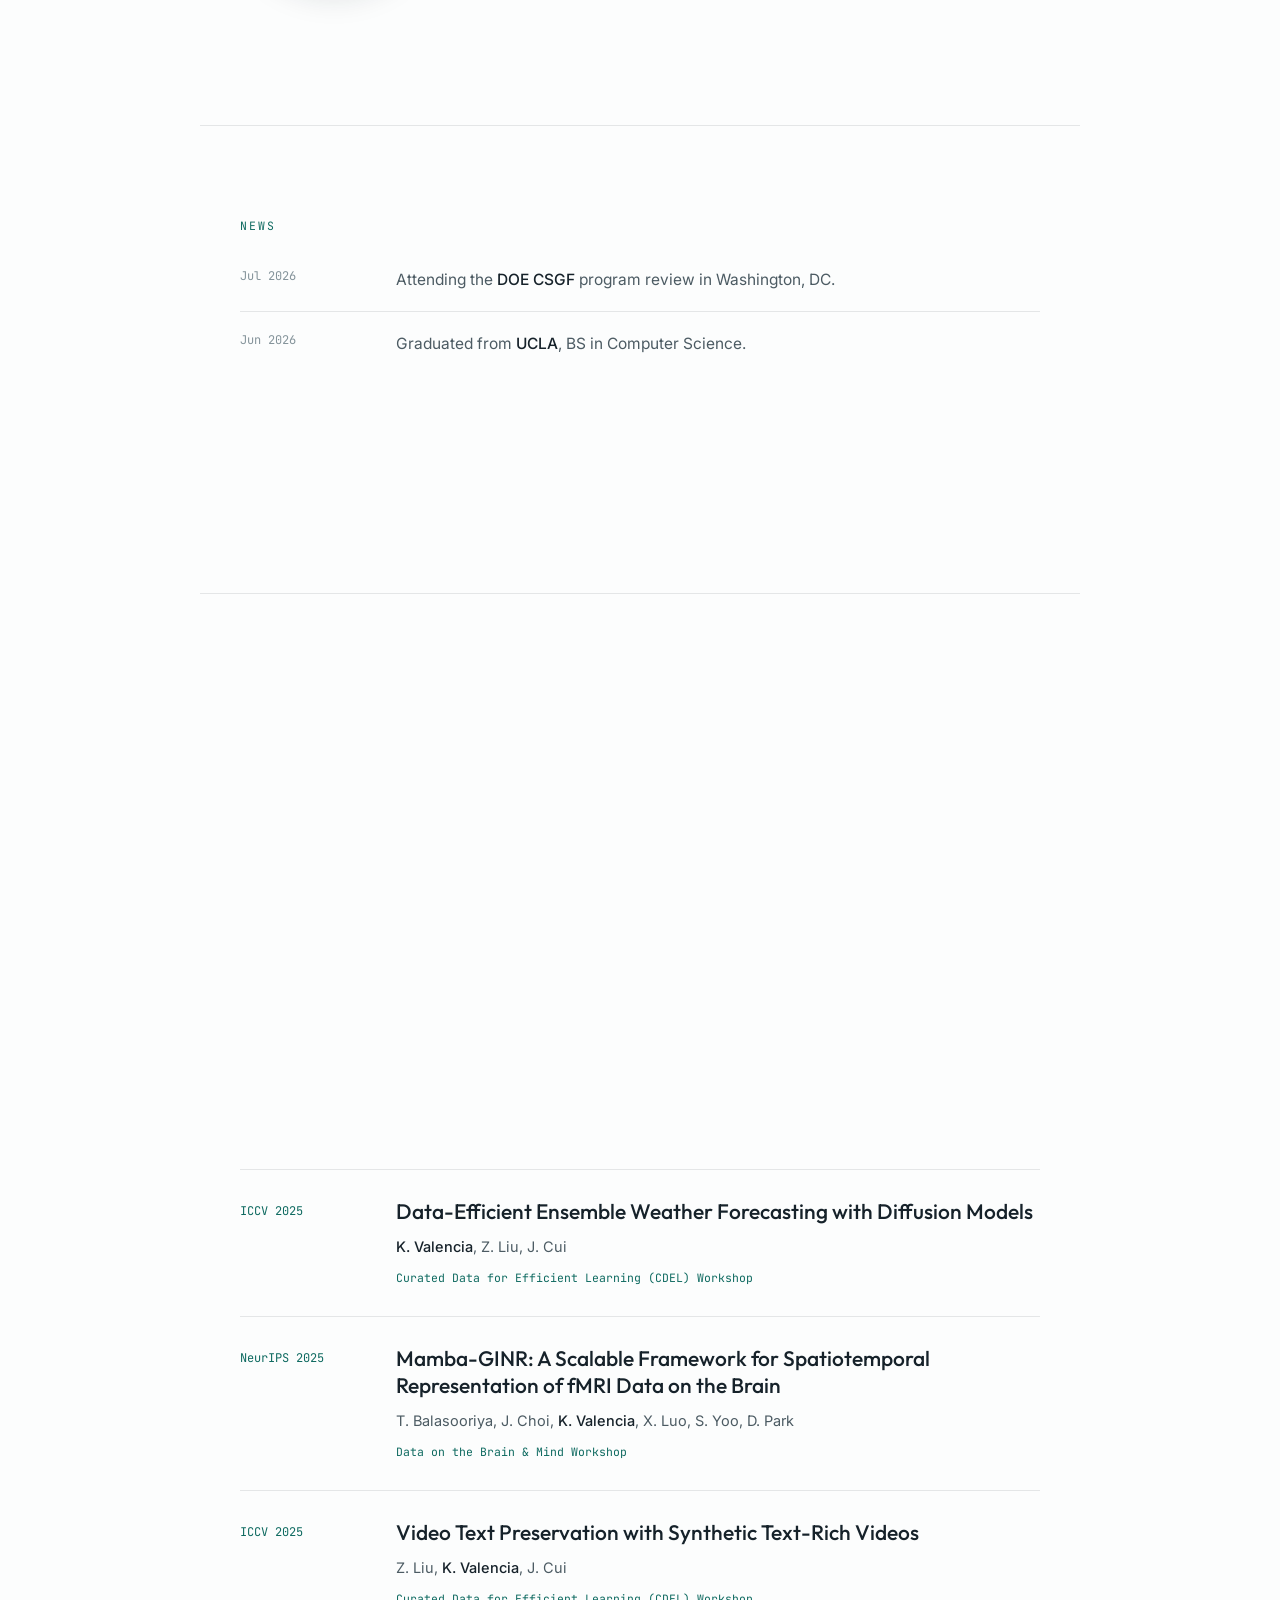
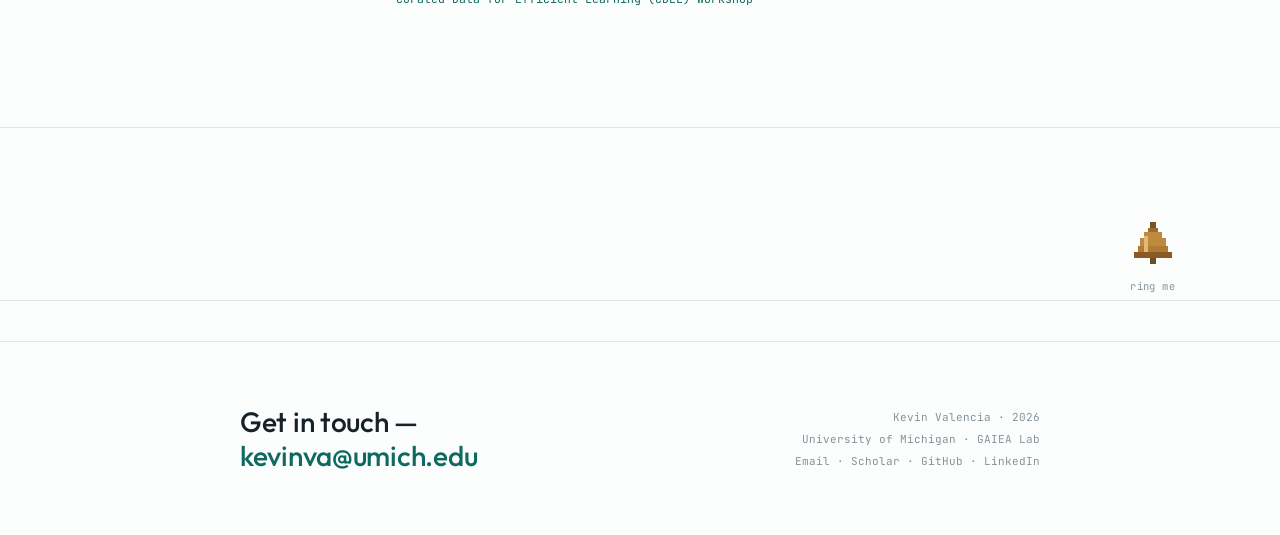
==== commit c3b7f501: "Update hero section with Half Dome and refine text descriptions" ====
--- a/index.html
+++ b/index.html
@@ -22,13 +22,13 @@
 <header class="hero" id="top">
   <div class="hero-photo"></div>
   <div class="hero-scrim"></div>
-  <div class="coords">Mount Rainier · 46.85° N, 121.76° W</div>
+  <div class="coords">Half Dome · 37.75° N, 119.53° W</div>
   <div class="hero-content">
     <div class="hero-row">
       <div class="hero-left">
         <div class="eyebrow reveal">AI for Earth &amp; Science</div>
         <h1 class="reveal">Kevin<br>Valencia</h1>
-        <p class="role reveal">Incoming CS PhD at the <b>University of Michigan</b> machine learning for the spatiotemporal systems that shape our planet.</p>
+        <p class="role reveal">Incoming CS PhD at the <b>University of Michigan</b> developing machine learning methods for the spatiotemporal systems that shape our planet.</p>
         <div class="hero-links reveal">
           <a href="mailto:kevinva@umich.edu">Email</a><a href="#cv">CV</a><a href="https://scholar.google.com/citations?user=JnlcclMAAAAJ&amp;hl=en">Scholar</a><a href="https://github.com/kevinval04">GitHub</a><a href="https://www.linkedin.com/in/kevin-valencia04/">LinkedIn</a>
         </div>
@@ -40,11 +40,12 @@
     </div>
   </div>
 </header>
+<div class="hero-fade"></div>
 
 <section id="about"><div class="wrap about">
   <p class="kicker reveal">About</p>
   <p class="bio-lead reveal">Hello! I'm an incoming Ph.D. student in <b>EECS at the University of Michigan</b>, joining the <b>GAIEA Lab</b> and <b>Park Lab</b> with Dr. Lauren Gillespie and Dr. JJ Park.</p>
-  <p class="reveal">My research develops machine learning methods for understanding Earth and ecological systems from sparse, noisy, and heterogeneous data, with an emphasis on <b>remote sensing, spatiotemporal modeling, and scientific foundation models</b>.</p>
+  <p class="reveal">My research focuses on developing machine learning methods for understanding Earth and ecological systems from sparse, noisy, and heterogeneous data, with an emphasis on <b>remote sensing, spatiotemporal modeling, and scientific foundation models</b>.</p>
   <p class="reveal">I'm especially interested in building AI systems that can monitor ecosystems and environmental change at scale. Across my work, I focus on three recurring challenges: <b>multimodality, sparsity, and reliability</b>. How can models combine satellite imagery, sensor networks, simulations, and field observations? How can they make careful inferences when data is scarce? And how can they communicate uncertainty well enough to support scientific and conservation decisions?</p>
   <p class="reveal">I earned my B.S. in Computer Science at <b>UCLA</b> in 2026, with research affiliations at <b>NASA JPL</b> and <b>Brookhaven National Laboratory</b>. My past work spans neural fields, spatiotemporal diffusion models, coral reef monitoring, air quality forecasting, climate and weather modeling, remote sensing, and other AI4Science applications including neuroscience.</p>
   <div class="tags reveal">
@@ -64,7 +65,7 @@
       <div class="rthumb"><img class="omnifield-thumb" src="images/omnifield.png" alt="ClimSim temperature, humidity and wind fields with sparse sensors"></div>
       <div class="rbody">
         <h3><a href="https://arxiv.org/abs/2511.02205">OmniField: Conditioned Neural Fields for Robust Multimodal Spatiotemporal Learning</a></h3>
-        <div class="rmeta"><b>Kevin Valencia</b>, Thilina Balasooriya, Xihaier Luo, Shinjae Yoo, David Keetae Park <span class="venue">Â· Preprint 2025</span></div>
+        <div class="rmeta"><b>Kevin Valencia</b>, Thilina Balasooriya, Xihaier Luo, Shinjae Yoo, David Keetae Park <span class="venue">· ICLR 2026</span></div>
         <p class="rdesc">A continuity-aware conditioned neural field that fuses sparse, irregular, multimodal measurements using iterative cross-modal refinement for reconstruction, forecasting, and cross-modal prediction without gridding, and stays robust under heavy sensor noise.</p>
         <div class="rlinks"><a href="https://arxiv.org/abs/2511.02205">arXiv</a><a href="https://github.com/kevinval04/OmniField">Code</a></div>
       </div>
--- a/styles.css
+++ b/styles.css
@@ -23,8 +23,9 @@
 
   /* HERO (kept immersive) */
   .hero{position:relative;min-height:100vh;overflow:hidden}
-  .hero-photo{position:absolute;inset:0;z-index:0;background-image:url('images/rainier.jpg');background-size:cover;background-position:center 42%}
+  .hero-photo{position:absolute;inset:0;z-index:0;background-image:url('images/halfdome.jpg');background-size:cover;background-position:center 42%}
   .hero-scrim{position:absolute;inset:0;z-index:1;background:linear-gradient(180deg,rgba(15,35,45,0.30) 0%,transparent 26%,transparent 48%,rgba(15,35,45,0.5) 86%,rgba(15,35,45,0.72) 100%)}
+  .hero-fade{height:clamp(80px,12vh,160px);background:linear-gradient(180deg,rgba(15,35,45,0.72) 0%,#fcfdfd 100%)}
   .hero-content{position:absolute;inset:0;z-index:2;max-width:1180px;margin:0 auto;padding:0 clamp(20px,5vw,64px);display:flex;flex-direction:column;justify-content:flex-end;padding-bottom:clamp(46px,8vh,90px)}
   .hero-row{display:flex;align-items:flex-end;justify-content:space-between;gap:clamp(24px,4vw,56px);flex-wrap:wrap}
   .hero-left{max-width:640px}
@@ -36,9 +37,9 @@
   .hero-links{display:flex;gap:9px;flex-wrap:wrap;margin-top:26px}
   .hero-links a{font-family:var(--mono);font-size:12px;color:#fff;border:1px solid rgba(255,255,255,0.5);padding:8px 15px;border-radius:9px;transition:all .2s;backdrop-filter:blur(4px)}
   .hero-links a:hover{background:#fff;color:var(--teal-deep);border-color:#fff}
-  .hero-portrait{width:clamp(200px,25vw,310px);flex-shrink:0}
+  .hero-portrait{width:clamp(230px,28vw,360px);flex-shrink:0}
   .hero-portrait .frame{width:100%;aspect-ratio:4/5;border-radius:18px;overflow:hidden;border:5px solid rgba(255,255,255,0.9);box-shadow:0 22px 60px rgba(15,35,45,0.4);
-    background-image:url('images/headshot.jpg');background-size:cover;background-position:center 30%}
+    background-image:url('images/DSCF0167 (1)_4x5_edited.jpg');background-size:cover;background-position:center center}
   .hero-portrait .cap{font-family:var(--mono);font-size:11px;color:rgba(255,255,255,0.9);text-align:center;margin-top:11px;letter-spacing:0.04em;text-shadow:0 1px 8px rgba(15,35,45,0.5)}
   .coords{position:absolute;top:84px;right:clamp(20px,5vw,64px);z-index:2;font-family:var(--mono);font-size:11px;color:rgba(255,255,255,0.82);letter-spacing:0.06em;text-shadow:0 1px 10px rgba(15,35,45,0.4)}
 
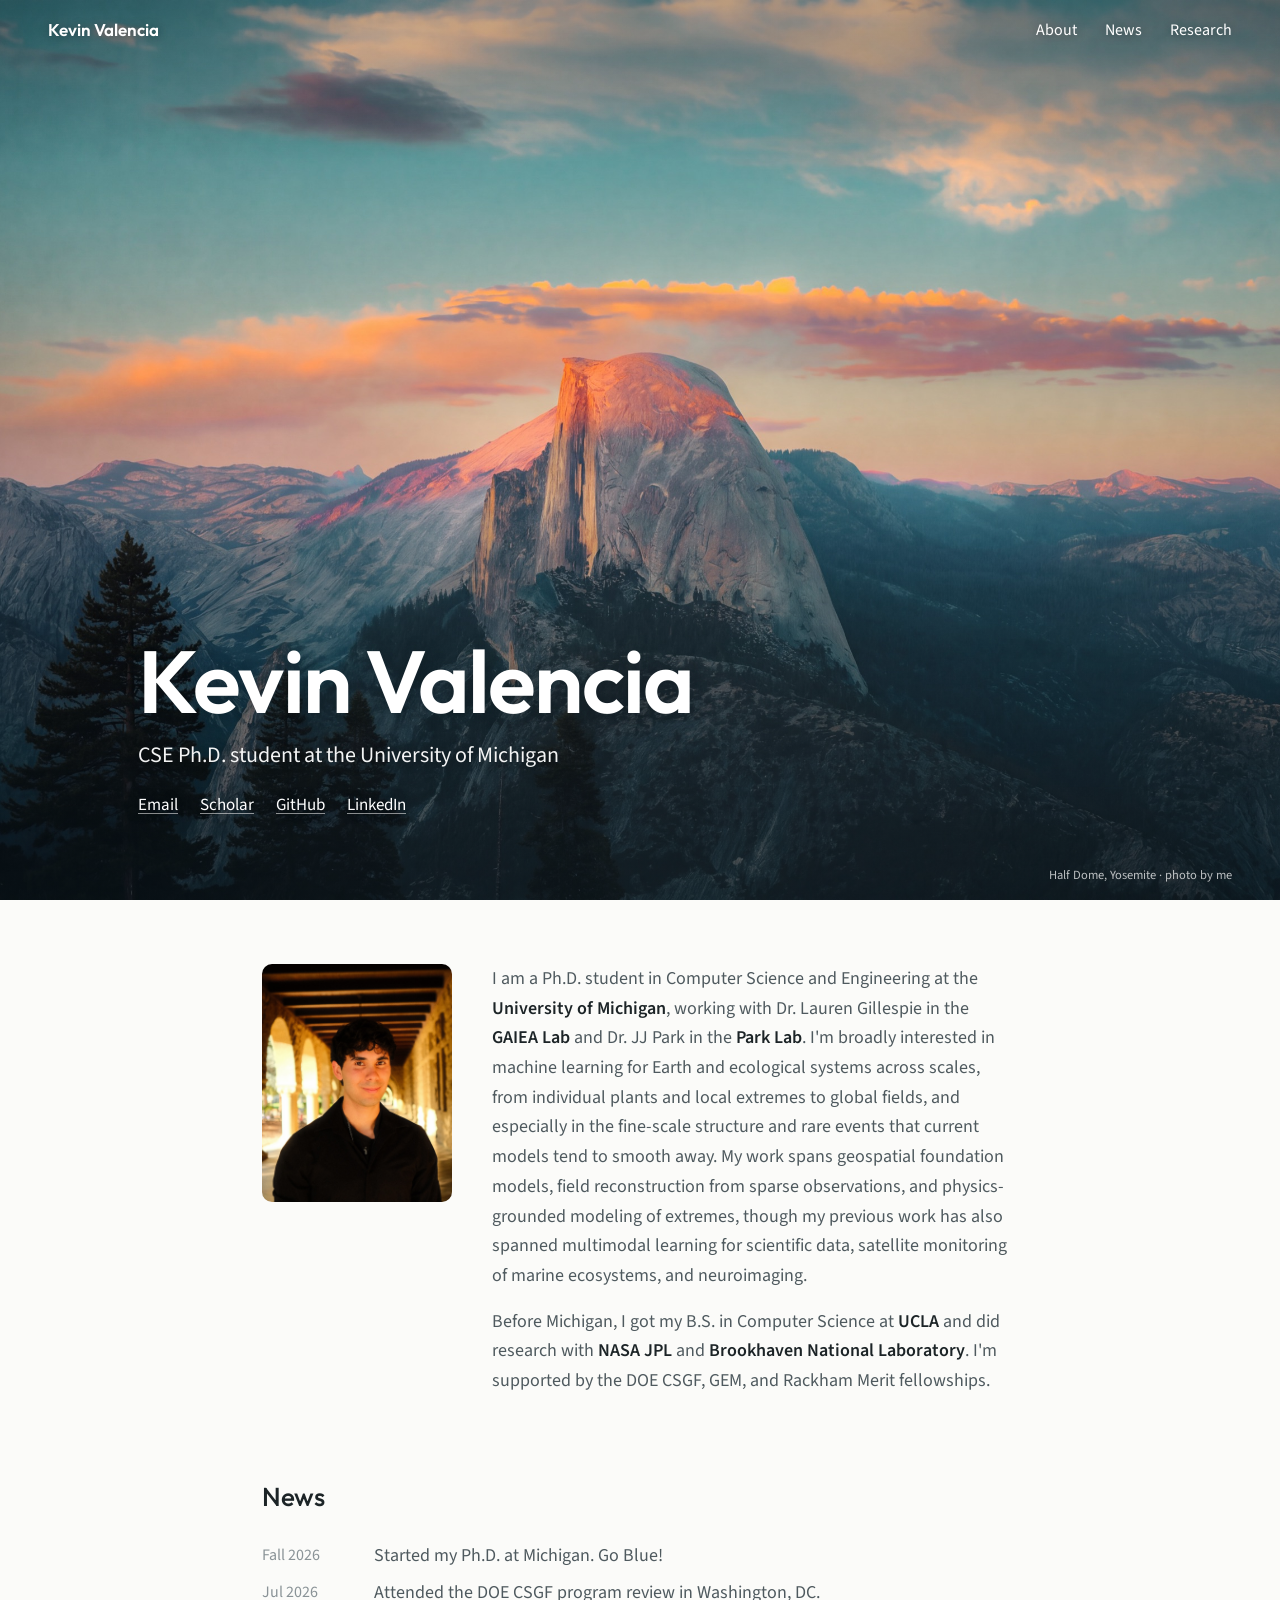
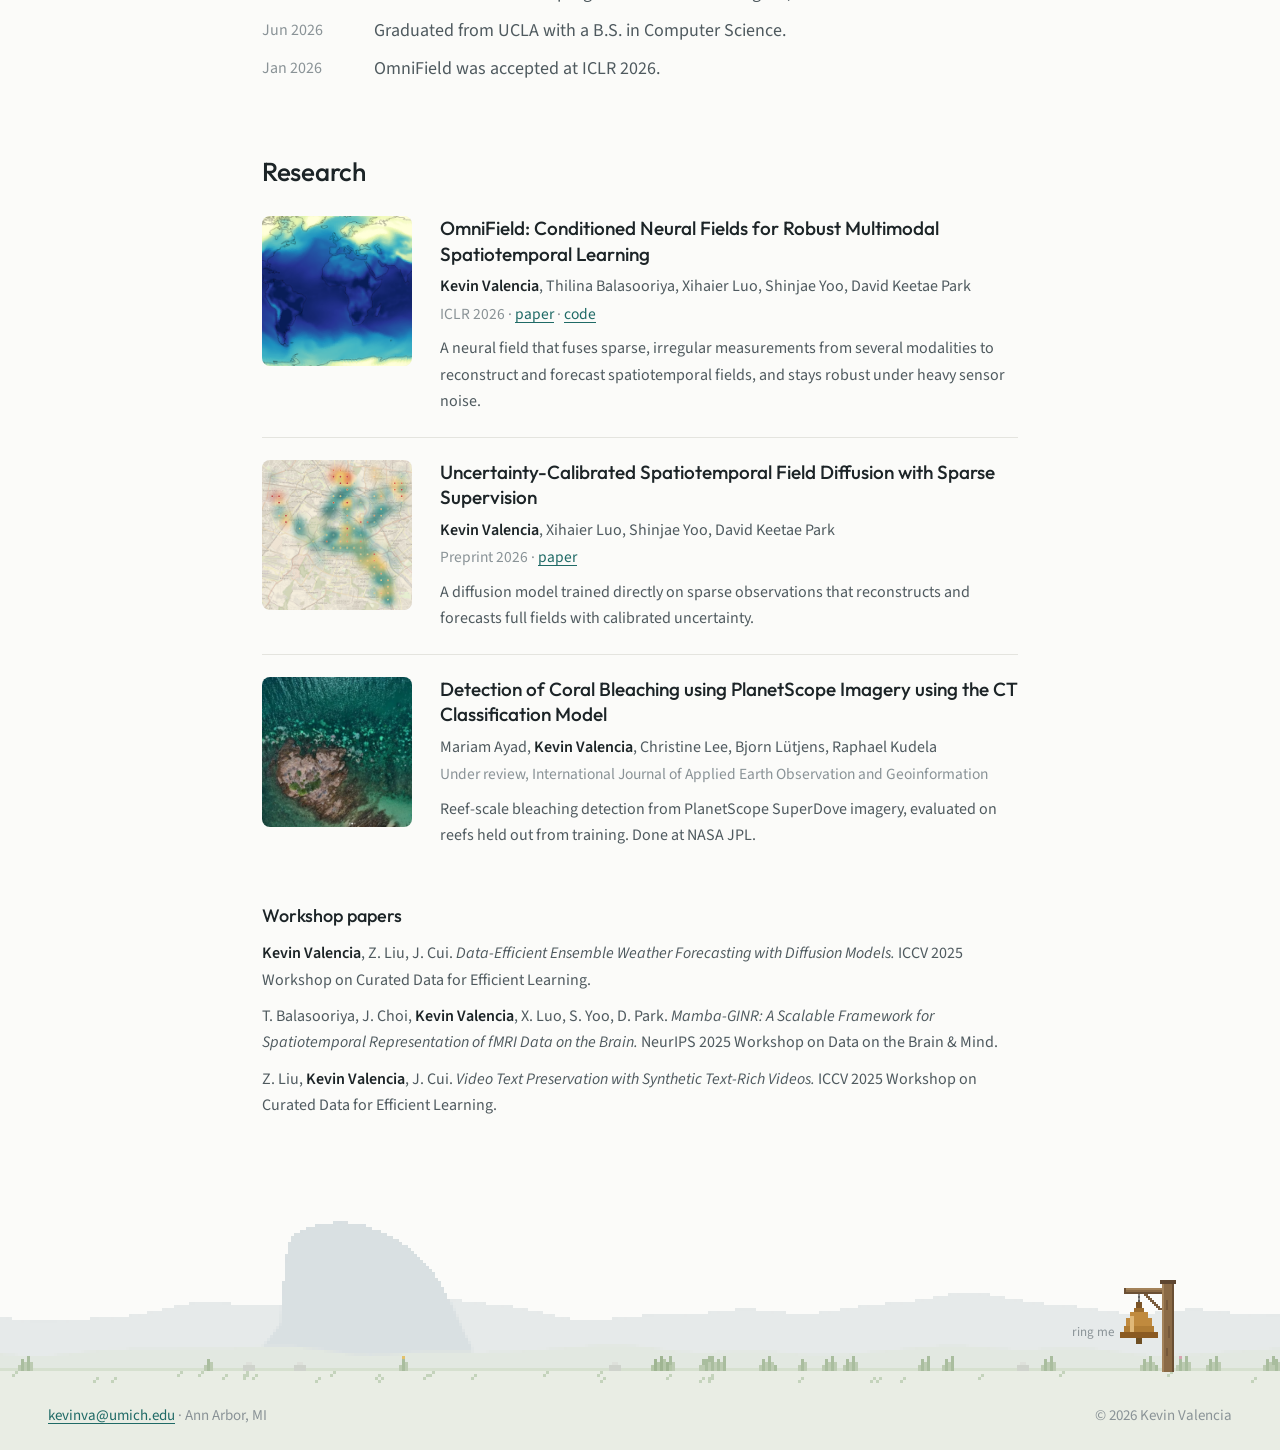
==== commit c059170c: "Redesign site: simpler layout, pixel meadow, favicon - Keep full-screen Half Dome hero; trim it to n" ====
--- a/index.html
+++ b/index.html
@@ -1,173 +1,124 @@
-﻿<!DOCTYPE html>
+<!DOCTYPE html>
 <html lang="en">
 <head>
 <meta charset="UTF-8">
 <meta name="viewport" content="width=device-width, initial-scale=1.0">
-<title>Kevin Valencia AI for Earth & Science</title>
+<title>Kevin Valencia</title>
+<meta name="description" content="Kevin Valencia, CSE Ph.D. student at the University of Michigan working on machine learning for Earth and ecological systems.">
 <link rel="preconnect" href="https://fonts.googleapis.com">
 <link rel="preconnect" href="https://fonts.gstatic.com" crossorigin>
-<link href="https://fonts.googleapis.com/css2?family=Outfit:wght@400;500;600&family=Inter:wght@400;500&family=JetBrains+Mono:wght@400;500&display=swap" rel="stylesheet">
+<link href="https://fonts.googleapis.com/css2?family=Outfit:wght@500;600&family=Source+Sans+3:ital,wght@0,400;0,600;1,400&display=swap" rel="stylesheet">
+<link rel="icon" href="images/favicon.svg" type="image/svg+xml">
+<link rel="icon" href="images/favicon-32.png" type="image/png" sizes="32x32">
+<link rel="apple-touch-icon" href="images/apple-touch-icon.png">
 <link rel="stylesheet" href="styles.css">
 </head>
 <body>
 
 <nav id="nav">
   <a href="#top" class="brand">Kevin Valencia</a>
-  <button class="nav-toggle" id="toggle" aria-label="Menu">☰</button>
-  <div class="nav-links" id="menu">
-    <a href="#about">About</a><a href="#research">Research</a><a href="#news">News</a><a href="#cv">CV</a>
+  <div class="nav-links">
+    <a href="#about">About</a><a href="#news">News</a><a href="#research">Research</a>
   </div>
 </nav>
 
 <header class="hero" id="top">
-  <div class="hero-photo"></div>
-  <div class="hero-scrim"></div>
-  <div class="coords">Half Dome · 37.75° N, 119.53° W</div>
   <div class="hero-content">
-    <div class="hero-row">
-      <div class="hero-left">
-        <div class="eyebrow reveal">AI for Earth &amp; Science</div>
-        <h1 class="reveal">Kevin<br>Valencia</h1>
-        <p class="role reveal">Incoming CS PhD at the <b>University of Michigan</b> developing machine learning methods for the spatiotemporal systems that shape our planet.</p>
-        <div class="hero-links reveal">
-          <a href="mailto:kevinva@umich.edu">Email</a><a href="#cv">CV</a><a href="https://scholar.google.com/citations?user=JnlcclMAAAAJ&amp;hl=en">Scholar</a><a href="https://github.com/kevinval04">GitHub</a><a href="https://www.linkedin.com/in/kevin-valencia04/">LinkedIn</a>
+    <h1>Kevin Valencia</h1>
+    <p class="role">CSE Ph.D. student at the University of Michigan</p>
+    <p class="hero-links">
+      <a href="mailto:kevinva@umich.edu">Email</a>
+      <a href="https://scholar.google.com/citations?user=JnlcclMAAAAJ&amp;hl=en">Scholar</a>
+      <a href="https://github.com/kevinval04">GitHub</a>
+      <a href="https://www.linkedin.com/in/kevin-valencia04/">LinkedIn</a>
+    </p>
+  </div>
+  <span class="credit">Half Dome, Yosemite · photo by me</span>
+</header>
+
+<main>
+  <section id="about" class="about">
+    <img class="portrait" src="images/portrait-web.jpg" alt="Kevin Valencia">
+    <div>
+      <p>I am a Ph.D. student in Computer Science and Engineering at the <b>University of Michigan</b>, working with Dr. Lauren Gillespie in the <b>GAIEA Lab</b> and Dr. JJ Park in the <b>Park Lab</b>. I'm broadly interested in machine learning for Earth and ecological systems across scales, from individual plants and local extremes to global fields, and especially in the fine-scale structure and rare events that current models tend to smooth away. My work spans geospatial foundation models, field reconstruction from sparse observations, and physics-grounded modeling of extremes, though my previous work has also spanned multimodal learning for scientific data, satellite monitoring of marine ecosystems, and neuroimaging.</p>
+      <p>Before Michigan, I got my B.S. in Computer Science at <b>UCLA</b> and did research with <b>NASA JPL</b> and <b>Brookhaven National Laboratory</b>. I'm supported by the DOE CSGF, GEM, and Rackham Merit fellowships.</p>
+    </div>
+  </section>
+
+  <section id="news">
+    <h2>News</h2>
+    <ul class="news">
+      <li><span>Fall 2026</span>Started my Ph.D. at Michigan. Go Blue!</li>
+      <li><span>Jul 2026</span>Attended the DOE CSGF program review in Washington, DC.</li>
+      <li><span>Jun 2026</span>Graduated from UCLA with a B.S. in Computer Science.</li>
+      <li><span>Jan 2026</span>OmniField was accepted at ICLR 2026.</li>
+    </ul>
+  </section>
+
+  <section id="research">
+    <h2>Research</h2>
+    <ul class="papers">
+      <li>
+        <div class="thumb"><img class="omnifield-thumb" src="images/omnifield.png" alt="Climate fields reconstructed from sparse sensors"></div>
+        <div>
+          <h3><a href="https://arxiv.org/abs/2511.02205">OmniField: Conditioned Neural Fields for Robust Multimodal Spatiotemporal Learning</a></h3>
+          <p class="authors"><b>Kevin Valencia</b>, Thilina Balasooriya, Xihaier Luo, Shinjae Yoo, David Keetae Park</p>
+          <p class="venue">ICLR 2026 · <a href="https://arxiv.org/abs/2511.02205">paper</a> · <a href="https://github.com/kevinval04/OmniField">code</a></p>
+          <p class="desc">A neural field that fuses sparse, irregular measurements from several modalities to reconstruct and forecast spatiotemporal fields, and stays robust under heavy sensor noise.</p>
         </div>
-      </div>
-      <div class="hero-portrait reveal">
-        <div class="frame"></div>
-        <div class="cap">GAIEA Lab · U-Michigan</div>
-      </div>
-    </div>
-  </div>
-</header>
-<div class="hero-fade"></div>
+      </li>
+      <li>
+        <div class="thumb"><img src="images/solid.png" alt="PM2.5 field over New Delhi with sparse sensor observations"></div>
+        <div>
+          <h3><a href="https://arxiv.org/abs/2603.04431">Uncertainty-Calibrated Spatiotemporal Field Diffusion with Sparse Supervision</a></h3>
+          <p class="authors"><b>Kevin Valencia</b>, Xihaier Luo, Shinjae Yoo, David Keetae Park</p>
+          <p class="venue">Preprint 2026 · <a href="https://arxiv.org/abs/2603.04431">paper</a></p>
+          <p class="desc">A diffusion model trained directly on sparse observations that reconstructs and forecasts full fields with calibrated uncertainty.</p>
+        </div>
+      </li>
+      <li>
+        <div class="thumb"><img src="images/coral.jpg" alt="Aerial view of a coral reef"></div>
+        <div>
+          <h3>Detection of Coral Bleaching using PlanetScope Imagery using the CT Classification Model</h3>
+          <p class="authors">Mariam Ayad, <b>Kevin Valencia</b>, Christine Lee, Bjorn L&uuml;tjens, Raphael Kudela</p>
+          <p class="venue">Under review, International Journal of Applied Earth Observation and Geoinformation</p>
+          <p class="desc">Reef-scale bleaching detection from PlanetScope SuperDove imagery, evaluated on reefs held out from training. Done at NASA JPL.</p>
+        </div>
+      </li>
+    </ul>
 
-<section id="about"><div class="wrap about">
-  <p class="kicker reveal">About</p>
-  <p class="bio-lead reveal">Hello! I'm an incoming Ph.D. student in <b>EECS at the University of Michigan</b>, joining the <b>GAIEA Lab</b> and <b>Park Lab</b> with Dr. Lauren Gillespie and Dr. JJ Park.</p>
-  <p class="reveal">My research focuses on developing machine learning methods for understanding Earth and ecological systems from sparse, noisy, and heterogeneous data, with an emphasis on <b>remote sensing, spatiotemporal modeling, and scientific foundation models</b>.</p>
-  <p class="reveal">I'm especially interested in building AI systems that can monitor ecosystems and environmental change at scale. Across my work, I focus on three recurring challenges: <b>multimodality, sparsity, and reliability</b>. How can models combine satellite imagery, sensor networks, simulations, and field observations? How can they make careful inferences when data is scarce? And how can they communicate uncertainty well enough to support scientific and conservation decisions?</p>
-  <p class="reveal">I earned my B.S. in Computer Science at <b>UCLA</b> in 2026, with research affiliations at <b>NASA JPL</b> and <b>Brookhaven National Laboratory</b>. My past work spans neural fields, spatiotemporal diffusion models, coral reef monitoring, air quality forecasting, climate and weather modeling, remote sensing, and other AI4Science applications including neuroscience.</p>
-  <div class="tags reveal">
-    <span class="tag">AI for Earth</span><span class="tag">Remote sensing</span><span class="tag">Neural fields</span><span class="tag">DOE CSGF</span><span class="tag">NASA JPL</span>
-  </div>
-</div></section>
-
-<hr class="section-line">
-
-<section id="research"><div class="wrap">
-  <p class="kicker reveal">Research</p>
-  <h2 class="sec-h reveal">Selected research</h2>
-  <p class="sec-intro reveal">I connect modern generative and representation learning to the physical structure of Earth systems so models can forecast, reconstruct, and reason about a changing planet.</p>
-  <div class="research-list">
-
-    <article class="ritem reveal">
-      <div class="rthumb"><img class="omnifield-thumb" src="images/omnifield.png" alt="ClimSim temperature, humidity and wind fields with sparse sensors"></div>
-      <div class="rbody">
-        <h3><a href="https://arxiv.org/abs/2511.02205">OmniField: Conditioned Neural Fields for Robust Multimodal Spatiotemporal Learning</a></h3>
-        <div class="rmeta"><b>Kevin Valencia</b>, Thilina Balasooriya, Xihaier Luo, Shinjae Yoo, David Keetae Park <span class="venue">· ICLR 2026</span></div>
-        <p class="rdesc">A continuity-aware conditioned neural field that fuses sparse, irregular, multimodal measurements using iterative cross-modal refinement for reconstruction, forecasting, and cross-modal prediction without gridding, and stays robust under heavy sensor noise.</p>
-        <div class="rlinks"><a href="https://arxiv.org/abs/2511.02205">arXiv</a><a href="https://github.com/kevinval04/OmniField">Code</a></div>
-      </div>
-    </article>
-
-    <article class="ritem reveal">
-      <div class="rthumb"><img src="images/coral.jpg" alt="Aerial view of a coral reef"></div>
-      <div class="rbody">
-        <h3><a href="#">Reef-Scale Coral Bleaching Detection from Satellite Imagery</a></h3>
-        <div class="rmeta">Mariam Ayad, <b>Kevin Valencia</b>, Christine Lee, Bjorn L&uuml;tjens, Raphael Kudela <span class="venue">&middot; NASA JPL &middot; 2026</span></div>
-        <p class="rdesc"> Developed a reef-scale satellite intelligence pipeline for automated coral bleaching detection from PlanetScope SuperDove imagery, combining geospatial feature extraction, site-held-out evaluation, and cross-reef generalization analysis to support scalable monitoring of reef health.</p>
-      </div>
-    </article>
-
-    <article class="ritem reveal">
-      <div class="rthumb"><img class="solid-thumb" src="images/solid.png" alt="AirDelhi PM2.5 field over New Delhi with sparse sensor observations"></div>
-      <div class="rbody">
-        <h3><a href="https://arxiv.org/abs/2603.04431">Uncertainty-Calibrated Spatiotemporal Field Diffusion with Sparse Supervision</a></h3>
-        <div class="rmeta"><b>Kevin Valencia</b>, Xihaier Luo, Shinjae Yoo, David Keetae Park <span class="venue">&middot; Preprint 2026</span></div>
-        <p class="rdesc">SOLID, a mask-conditioned diffusion framework that learns directly from sparse observations, reconstructing and forecasting full spatiotemporal fields while producing calibrated uncertainty estimates.</p>
-        <div class="rlinks"><a href="https://arxiv.org/abs/2603.04431">arXiv</a></div>
-      </div>
-    </article>
-
-  </div>
-</div></section>
-
-
-
-<hr class="section-line">
-
-<section id="news"><div class="wrap">
-  <p class="kicker reveal">News</p>
-  <ul class="news">
-    <li class="nrow reveal"><div class="nd">Jul 2026</div><div class="nt">Attending the <b>DOE CSGF</b> program review in Washington, DC.</div></li>
-    <li class="nrow reveal"><div class="nd">Jun 2026</div><div class="nt">Graduated from <b>UCLA</b>, BS in Computer Science.</div></li>
-    <li class="nrow reveal"><div class="nd">Jan 2026</div><div class="nt"><b>OmniField</b> accepted at <b>ICLR 2026</b>.</div></li>
-    <li class="nrow reveal"><div class="nd">2026</div><div class="nt">Joining <b>U-Michigan</b> as a Rackham Merit, GEM, and DOE CSGF Fellow.</div></li>
-  </ul>
-</div></section>
-
-<hr class="section-line">
-
-<section id="publications"><div class="wrap">
-  <p class="kicker reveal">Publications</p>
-  <ul class="pubs">
-    <li class="pub reveal">
-      <div class="pv">ICLR 2026</div>
-      <div>
-        <a class="tl" href="https://arxiv.org/abs/2511.02205"><h3>OmniField: Conditioned Neural Fields For Robust Multimodal Spatiotemporal Learning</h3></a>
-        <div class="auth"><b>K. Valencia</b>, T. Balasooriya, X. Luo, S. Yoo, D. Park</div>
-      </div>
-    </li>
-    <li class="pub reveal">
-      <div class="pv">arXiv</div>
-      <div>
-        <a class="tl" href="https://arxiv.org/abs/2603.04431"><h3>Uncertainty-Calibrated Spatiotemporal Field Diffusion with Sparse Supervision</h3></a>
-        <div class="auth"><b>K. Valencia</b>, S. Yoo, X. Luo, D. Park</div>
-      </div>
-    </li>
-    <li class="pub reveal">
-      <div class="pv">Under review</div>
-      <div>
-        <h3>Detection of Coral Bleaching using PlanetScope Imagery using the CT Classification Model</h3>
-        <div class="auth">M. Ayad, <b>K. Valencia</b>, C. Lee, B. L&uuml;tjens, R. Kudela</div>
-        <div class="pvenue">International Journal of Applied Earth Observation and Geoinformation</div>
-      </div>
-    </li>
-    <li class="pub reveal">
-      <div class="pv">ICCV 2025</div>
-      <div>
-        <h3>Data-Efficient Ensemble Weather Forecasting with Diffusion Models</h3>
-        <div class="auth"><b>K. Valencia</b>, Z. Liu, J. Cui</div>
-        <div class="pvenue">Curated Data for Efficient Learning (CDEL) Workshop</div>
-      </div>
-    </li>
-    <li class="pub reveal">
-      <div class="pv">NeurIPS 2025</div>
-      <div>
-        <h3>Mamba-GINR: A Scalable Framework for Spatiotemporal Representation of fMRI Data on the Brain</h3>
-        <div class="auth">T. Balasooriya, J. Choi, <b>K. Valencia</b>, X. Luo, S. Yoo, D. Park</div>
-        <div class="pvenue">Data on the Brain &amp; Mind Workshop</div>
-      </div>
-    </li>
-    <li class="pub reveal">
-      <div class="pv">ICCV 2025</div>
-      <div>
-        <h3>Video Text Preservation with Synthetic Text-Rich Videos</h3>
-        <div class="auth">Z. Liu, <b>K. Valencia</b>, J. Cui</div>
-        <div class="pvenue">Curated Data for Efficient Learning (CDEL) Workshop</div>
-      </div>
-    </li>
-  </ul>
-</div></section>
+    <h3 class="sub">Workshop papers</h3>
+    <ul class="workshop">
+      <li><b>Kevin Valencia</b>, Z. Liu, J. Cui. <i>Data-Efficient Ensemble Weather Forecasting with Diffusion Models.</i> ICCV 2025 Workshop on Curated Data for Efficient Learning.</li>
+      <li>T. Balasooriya, J. Choi, <b>Kevin Valencia</b>, X. Luo, S. Yoo, D. Park. <i>Mamba-GINR: A Scalable Framework for Spatiotemporal Representation of fMRI Data on the Brain.</i> NeurIPS 2025 Workshop on Data on the Brain &amp; Mind.</li>
+      <li>Z. Liu, <b>Kevin Valencia</b>, J. Cui. <i>Video Text Preservation with Synthetic Text-Rich Videos.</i> ICCV 2025 Workshop on Curated Data for Efficient Learning.</li>
+    </ul>
+  </section>
+</main>
 
 <div class="meadow" id="meadow">
-  <div class="horizon"></div>
-  <div class="snack-grass" id="snackGrass" aria-hidden="true">
-    <span></span><span></span><span></span><span></span><span></span><span></span><span></span><span></span><span></span>
-  </div>
-  <div class="stag" id="stag"></div>
-  <div class="bell-wrap">
+  <canvas class="scenery" id="scenery" aria-hidden="true"></canvas>
+  <div class="stag" id="stag" aria-hidden="true"></div>
+  <div class="bell-post" id="bellPost">
+    <svg class="post" width="60" height="100" viewBox="0 0 30 50" xmlns="http://www.w3.org/2000/svg" shape-rendering="crispEdges" aria-hidden="true">
+      <rect x="21" y="4" width="8" height="2" fill="#5e4630"/>
+      <rect x="22" y="6" width="6" height="44" fill="#8a6a46"/>
+      <rect x="22" y="6" width="1" height="44" fill="#a3825a"/>
+      <rect x="27" y="6" width="1" height="44" fill="#6a4f34"/>
+      <rect x="24" y="14" width="1" height="5" fill="#76593b"/>
+      <rect x="25" y="27" width="1" height="6" fill="#76593b"/>
+      <rect x="24" y="38" width="1" height="4" fill="#76593b"/>
+      <rect x="4" y="8" width="18" height="3" fill="#8a6a46"/>
+      <rect x="4" y="8" width="18" height="1" fill="#a3825a"/>
+      <rect x="4" y="10" width="18" height="1" fill="#6a4f34"/>
+      <rect x="3" y="8" width="1" height="3" fill="#6a4f34"/>
+      <rect x="20" y="18" width="2" height="1" fill="#7a5c3d"/><rect x="19" y="17" width="2" height="1" fill="#7a5c3d"/>
+      <rect x="18" y="16" width="2" height="1" fill="#7a5c3d"/><rect x="17" y="15" width="2" height="1" fill="#7a5c3d"/>
+      <rect x="16" y="14" width="2" height="1" fill="#7a5c3d"/><rect x="15" y="13" width="2" height="1" fill="#7a5c3d"/>
+      <rect x="14" y="12" width="2" height="1" fill="#7a5c3d"/><rect x="13" y="11" width="2" height="1" fill="#7a5c3d"/>
+      <rect x="10" y="11" width="1" height="1" fill="#8d8d8d"/><rect x="10" y="12" width="1" height="1" fill="#5f5f5f"/>
+      <rect x="10" y="13" width="1" height="1" fill="#8d8d8d"/><rect x="10" y="14" width="1" height="1" fill="#5f5f5f"/>
+    </svg>
     <button class="bell" id="bell" aria-label="Ring the bell">
       <svg width="42" height="46" viewBox="0 0 42 46" xmlns="http://www.w3.org/2000/svg" shape-rendering="crispEdges" aria-hidden="true">
         <rect x="18" y="2" width="6" height="6" fill="#7a5326"/>
@@ -184,11 +135,9 @@
   </div>
 </div>
 
-<footer id="cv">
-  <div class="foot-inner">
-    <div class="fbig">Get in touch —<br><a href="mailto:kevinva@umich.edu">kevinva@umich.edu</a></div>
-    <div class="foot-meta">Kevin Valencia · 2026<br>University of Michigan · GAIEA Lab<br><a href="mailto:kevinva@umich.edu">Email</a> · <a href="https://scholar.google.com/citations?user=JnlcclMAAAAJ&amp;hl=en">Scholar</a> · <a href="https://github.com/kevinval04">GitHub</a> · <a href="https://www.linkedin.com/in/kevin-valencia04/">LinkedIn</a></div>
-  </div>
+<footer>
+  <span><a href="mailto:kevinva@umich.edu">kevinva@umich.edu</a> · Ann Arbor, MI</span>
+  <span>&copy; 2026 Kevin Valencia</span>
 </footer>
 
 <script src="script.js"></script>
--- a/styles.css
+++ b/styles.css
@@ -1,158 +1,93 @@
 :root{
-    --paper:#fcfdfd; --ink:#16222a; --ink-soft:#4c5b63; --ink-faint:#84939a;
-    --teal:#158075; --teal-deep:#0e6a60; --teal-wash:#e6f1ef;
-    --rule:rgba(22,34,42,0.10);
-    --display:"Outfit",sans-serif; --body:"Inter",sans-serif; --mono:"JetBrains Mono",monospace;
-  }
-  *{box-sizing:border-box;margin:0;padding:0}
-  html{scroll-behavior:smooth}
-  body{background:var(--paper);color:var(--ink);font-family:var(--body);line-height:1.75;-webkit-font-smoothing:antialiased}
-  a{color:inherit;text-decoration:none}
-  ::selection{background:var(--teal);color:#fff}
+  --paper:#fbfbf9; --ink:#1c2427; --ink-soft:#4f5a5f; --ink-faint:#8a9397;
+  --accent:#1f6a66; --rule:#e4e4df;
+  --display:"Outfit",sans-serif; --body:"Source Sans 3",system-ui,sans-serif;
+}
+*{box-sizing:border-box;margin:0;padding:0}
+html{scroll-behavior:smooth}
+body{background:var(--paper);color:var(--ink);font:18px/1.65 var(--body);-webkit-font-smoothing:antialiased}
+a{color:var(--accent);text-decoration:underline;text-decoration-thickness:1px;text-underline-offset:3px}
+a:hover{text-decoration-thickness:2px}
+::selection{background:var(--accent);color:#fff}
 
-  nav{position:fixed;top:0;left:0;right:0;z-index:50;display:flex;align-items:center;justify-content:space-between;padding:18px clamp(20px,5vw,64px);transition:background .4s,border-color .4s}
-  nav .brand{font-family:var(--display);font-weight:600;font-size:16px;color:#fff;letter-spacing:0.01em;text-shadow:0 1px 12px rgba(15,35,45,0.5)}
-  nav.scrolled{background:rgba(252,253,253,0.9);backdrop-filter:blur(12px);border-bottom:1px solid var(--rule)}
-  nav.scrolled .brand{color:var(--ink);text-shadow:none}
-  .nav-links{display:flex;gap:28px}
-  .nav-links a{font-family:var(--mono);font-size:12px;color:rgba(255,255,255,0.92);text-shadow:0 1px 10px rgba(15,35,45,0.5);transition:color .2s}
-  nav.scrolled .nav-links a{color:var(--ink-soft);text-shadow:none}
-  nav.scrolled .nav-links a:hover{color:var(--teal)}
-  .nav-toggle{display:none;background:none;border:none;color:#fff;font-size:22px;cursor:pointer}
-  nav.scrolled .nav-toggle{color:var(--ink)}
+/* nav: transparent over the photo, solid once you scroll */
+nav{position:fixed;top:0;left:0;right:0;z-index:50;display:flex;align-items:center;justify-content:space-between;padding:16px clamp(16px,4vw,48px);transition:background .3s,box-shadow .3s}
+nav a{color:#fff;text-decoration:none;text-shadow:0 1px 10px rgba(10,25,30,.45)}
+nav .brand{font-family:var(--display);font-weight:600;font-size:17px;opacity:0;transition:opacity .3s}
+nav.scrolled .brand{opacity:1}
+.nav-links{display:flex;gap:clamp(16px,3vw,28px);font-size:16px}
+.nav-links a:hover{text-decoration:underline;text-underline-offset:5px}
+nav.scrolled{background:rgba(251,251,249,.94);backdrop-filter:blur(10px);box-shadow:0 1px 0 var(--rule)}
+nav.scrolled a{color:var(--ink);text-shadow:none}
 
-  /* HERO (kept immersive) */
-  .hero{position:relative;min-height:100vh;overflow:hidden}
-  .hero-photo{position:absolute;inset:0;z-index:0;background-image:url('images/halfdome.jpg');background-size:cover;background-position:center 42%}
-  .hero-scrim{position:absolute;inset:0;z-index:1;background:linear-gradient(180deg,rgba(15,35,45,0.30) 0%,transparent 26%,transparent 48%,rgba(15,35,45,0.5) 86%,rgba(15,35,45,0.72) 100%)}
-  .hero-fade{height:clamp(80px,12vh,160px);background:linear-gradient(180deg,rgba(15,35,45,0.72) 0%,#fcfdfd 100%)}
-  .hero-content{position:absolute;inset:0;z-index:2;max-width:1180px;margin:0 auto;padding:0 clamp(20px,5vw,64px);display:flex;flex-direction:column;justify-content:flex-end;padding-bottom:clamp(46px,8vh,90px)}
-  .hero-row{display:flex;align-items:flex-end;justify-content:space-between;gap:clamp(24px,4vw,56px);flex-wrap:wrap}
-  .hero-left{max-width:640px}
-  .eyebrow{font-family:var(--mono);font-size:12px;letter-spacing:0.12em;text-transform:uppercase;color:#bfe9e3;margin-bottom:18px;text-shadow:0 1px 10px rgba(15,35,45,0.4);display:flex;align-items:center;gap:11px}
-  .eyebrow::before{content:"";width:36px;height:2px;background:#6fcfc6}
-  .hero h1{font-family:var(--display);font-weight:600;font-size:clamp(46px,9vw,102px);line-height:0.94;letter-spacing:-0.025em;color:#fff;text-shadow:0 2px 28px rgba(15,35,45,0.4)}
-  .hero .role{font-size:clamp(16px,1.9vw,21px);color:rgba(255,255,255,0.95);margin-top:18px;max-width:520px;line-height:1.5;text-shadow:0 1px 14px rgba(15,35,45,0.5)}
-  .hero .role b{font-weight:500;color:#bfe9e3}
-  .hero-links{display:flex;gap:9px;flex-wrap:wrap;margin-top:26px}
-  .hero-links a{font-family:var(--mono);font-size:12px;color:#fff;border:1px solid rgba(255,255,255,0.5);padding:8px 15px;border-radius:9px;transition:all .2s;backdrop-filter:blur(4px)}
-  .hero-links a:hover{background:#fff;color:var(--teal-deep);border-color:#fff}
-  .hero-portrait{width:clamp(230px,28vw,360px);flex-shrink:0}
-  .hero-portrait .frame{width:100%;aspect-ratio:4/5;border-radius:18px;overflow:hidden;border:5px solid rgba(255,255,255,0.9);box-shadow:0 22px 60px rgba(15,35,45,0.4);
-    background-image:url('images/DSCF0167 (1)_4x5_edited.jpg');background-size:cover;background-position:center center}
-  .hero-portrait .cap{font-family:var(--mono);font-size:11px;color:rgba(255,255,255,0.9);text-align:center;margin-top:11px;letter-spacing:0.04em;text-shadow:0 1px 8px rgba(15,35,45,0.5)}
-  .coords{position:absolute;top:84px;right:clamp(20px,5vw,64px);z-index:2;font-family:var(--mono);font-size:11px;color:rgba(255,255,255,0.82);letter-spacing:0.06em;text-shadow:0 1px 10px rgba(15,35,45,0.4)}
+/* hero: the photo is the whole first screen, text kept small and low */
+.hero{position:relative;height:100vh;height:100svh;min-height:520px;background:#2c373b url('images/halfdome-web.jpg') center 42%/cover}
+.hero::after{content:"";position:absolute;inset:0;background:linear-gradient(180deg,rgba(10,25,30,.28) 0%,transparent 18%,transparent 55%,rgba(10,25,30,.55) 100%);pointer-events:none}
+.hero-content{position:absolute;z-index:1;left:0;right:0;bottom:0;max-width:1100px;margin:0 auto;padding:0 clamp(16px,4vw,48px) clamp(40px,9vh,88px);color:#fff;text-shadow:0 1px 16px rgba(10,25,30,.45)}
+.hero h1{font-family:var(--display);font-weight:600;font-size:clamp(44px,8vw,88px);line-height:1;letter-spacing:-.02em}
+.hero .role{font-size:clamp(18px,2vw,22px);margin-top:12px;opacity:.95}
+.hero-links{display:flex;flex-wrap:wrap;gap:6px 22px;margin-top:18px;font-size:17px}
+.hero-links a{color:#fff;text-decoration-color:rgba(255,255,255,.55)}
+.hero-links a:hover{text-decoration-color:#fff}
+.credit{position:absolute;z-index:1;right:clamp(16px,4vw,48px);bottom:14px;font-size:12.5px;color:rgba(255,255,255,.72)}
 
-  /* AIRY BODY — narrow column, generous spacing */
-  .wrap{max-width:880px;margin:0 auto;padding:0 clamp(20px,5vw,40px)}
-  section{padding:clamp(64px,10vh,124px) 0}
-  .kicker{font-family:var(--mono);font-size:11.5px;letter-spacing:0.16em;text-transform:uppercase;color:var(--teal-deep);margin-bottom:30px}
-  .sec-h{font-family:var(--display);font-weight:600;font-size:clamp(26px,3.6vw,40px);letter-spacing:-0.02em;color:var(--ink);margin-bottom:44px;line-height:1.05}
+/* body: one calm column */
+main{max-width:820px;margin:0 auto;padding:0 clamp(16px,4vw,32px)}
+section{padding:56px 0 8px}
+h2{font-family:var(--display);font-weight:500;font-size:26px;letter-spacing:-.01em;margin-bottom:18px}
+b{font-weight:600}
 
-  /* about */
-  .bio-lead{font-family:var(--display);font-weight:500;font-size:clamp(22px,2.9vw,32px);line-height:1.4;letter-spacing:-0.01em;color:var(--ink);margin-bottom:30px}
-  .about p{font-size:clamp(16px,1.6vw,18px);color:var(--ink-soft);margin-bottom:20px;max-width:680px}
-  .about p b{color:var(--ink);font-weight:500}
-  .tags{display:flex;flex-wrap:wrap;gap:8px;margin:34px 0 30px}
-  .tag{font-family:var(--mono);font-size:11px;color:var(--teal-deep);background:var(--teal-wash);padding:7px 13px;border-radius:20px}
-  .btns{display:flex;gap:10px;flex-wrap:wrap}
-  .btn{font-family:var(--mono);font-size:12px;padding:11px 18px;border-radius:9px;transition:all .2s}
-  .btn.solid{background:var(--ink);color:#fff;border:1px solid var(--ink)}
-  .btn.solid:hover{background:var(--teal-deep);border-color:var(--teal-deep)}
-  .btn.ghost{color:var(--ink-soft);border:1px solid var(--rule)}
-  .btn.ghost:hover{border-color:var(--teal);color:var(--teal-deep)}
+.about{display:grid;grid-template-columns:190px 1fr;gap:40px;align-items:start;padding-top:64px}
+.portrait{width:100%;aspect-ratio:4/5;object-fit:cover;border-radius:10px;display:block}
+.about p{color:var(--ink-soft);margin-bottom:16px}
+.about b{color:var(--ink)}
 
-  .section-line{max-width:880px;margin:0 auto;border:none;border-top:1px solid var(--rule)}
+.news{list-style:none}
+.news li{display:grid;grid-template-columns:96px 1fr;gap:16px;padding:4px 0;color:var(--ink-soft)}
+.news span{color:var(--ink-faint);font-size:16px;padding-top:1px}
 
-  /* research — airy numbered list */
-  .interests{list-style:none}
-  .interest{display:grid;grid-template-columns:54px 1fr;gap:20px;padding:30px 0;border-top:1px solid var(--rule);align-items:baseline}
-  .interest:first-child{border-top:none;padding-top:0}
-  .interest .num{font-family:var(--mono);font-size:13px;color:var(--teal)}
-  .interest h3{font-family:var(--display);font-weight:500;font-size:clamp(19px,2.2vw,24px);color:var(--ink);display:inline;letter-spacing:-0.01em}
-  .interest p{font-size:clamp(15px,1.5vw,16.5px);color:var(--ink-soft);margin-top:10px;max-width:600px}
+.papers{list-style:none}
+.papers li{display:grid;grid-template-columns:150px 1fr;gap:28px;padding:22px 0;border-top:1px solid var(--rule)}
+.papers li:first-child{border-top:none;padding-top:4px}
+.thumb{width:150px;height:150px;border-radius:8px;overflow:hidden;background:#eee}
+.thumb img{width:100%;height:100%;object-fit:cover;display:block}
+.thumb img.omnifield-thumb{transform:scale(1.1)}
+.papers h3{font-family:var(--display);font-weight:500;font-size:19px;line-height:1.35}
+.papers h3 a{color:var(--ink);text-decoration:none}
+.papers h3 a:hover{color:var(--accent)}
+.authors{font-size:16px;color:var(--ink-soft);margin-top:6px}
+.authors b{color:var(--ink)}
+.venue{font-size:15.5px;color:var(--ink-faint);margin-top:2px}
+.desc{font-size:16px;color:var(--ink-soft);margin-top:8px}
+.sub{font-family:var(--display);font-weight:500;font-size:18px;margin:30px 0 10px}
+.workshop{list-style:none}
+.workshop li{font-size:16px;color:var(--ink-soft);margin-bottom:10px}
+.workshop b{color:var(--ink)}
 
-  /* publications — airy list */
-  .pubs{list-style:none}
-  .pub{display:grid;grid-template-columns:130px 1fr;gap:26px;padding:28px 0;border-top:1px solid var(--rule);align-items:start}
-  .pub:first-child{border-top:none;padding-top:0}
-  .pub .pv{font-family:var(--mono);font-size:12px;color:var(--teal-deep);padding-top:3px}
-  .pub h3{font-family:var(--display);font-weight:500;font-size:clamp(17px,1.9vw,21px);line-height:1.3;color:var(--ink);transition:color .2s}
-  .pub a.tl:hover h3{color:var(--teal)}
-  .pub .auth{font-size:14.5px;color:var(--ink-soft);margin-top:8px}
-  .pub .auth b{color:var(--ink);font-weight:500}
-  .pub .pvenue{font-family:var(--mono);font-size:11.5px;color:var(--teal-deep);margin-top:9px}
-  .pub .plinks{display:flex;gap:14px;margin-top:11px}
-  .pub .plinks a{font-family:var(--mono);font-size:11.5px;color:var(--teal-deep);border-bottom:1px solid var(--teal-wash);padding-bottom:2px;transition:border-color .2s}
-  .pub .plinks a:hover{border-color:var(--teal)}
+/* meadow: pixel scenery, bell, and the stag */
+.meadow{position:relative;height:225px;margin-top:24px;overflow:hidden}
+.scenery{position:absolute;left:0;bottom:0;image-rendering:pixelated}
+/* the bell hangs from a chain on a wooden post; bottom is set from script.js so the post stands in the grass */
+.bell-post{position:absolute;right:clamp(20px,8vw,120px);bottom:14px;z-index:4;width:60px;height:100px}
+.post{position:absolute;inset:0;display:block}
+.bell{position:absolute;left:0;top:28px;background:none;border:none;cursor:pointer;padding:0;line-height:0;transform-origin:50% 4%;transition:transform .15s}
+.bell:hover{transform:rotate(-6deg)}
+.bell:focus-visible{outline:2px solid var(--accent);outline-offset:4px;border-radius:6px}
+.bell.ringing{animation:ring .7s ease}
+@keyframes ring{0%{transform:rotate(0)}15%{transform:rotate(16deg)}35%{transform:rotate(-13deg)}55%{transform:rotate(9deg)}75%{transform:rotate(-5deg)}100%{transform:rotate(0)}}
+.bell-hint{position:absolute;right:calc(100% + 4px);top:50px;white-space:nowrap;font-size:13px;color:var(--ink-faint);transition:opacity .5s}
+.bell-hint.gone{opacity:0}
+.stag{position:absolute;left:0;bottom:16px;z-index:3;background:url('images/stag_sprite.png') no-repeat;image-rendering:pixelated;opacity:0;pointer-events:none;will-change:transform}
 
-  /* news */
-  .news{list-style:none}
-  .nrow{display:grid;grid-template-columns:130px 1fr;gap:26px;padding:18px 0;border-top:1px solid var(--rule)}
-  .nrow:first-child{border-top:none;padding-top:0}
-  .nrow .nd{font-family:var(--mono);font-size:12px;color:var(--ink-faint)}
-  .nrow .nt{font-size:15.5px;color:var(--ink-soft)}
-  .nrow .nt b{color:var(--ink);font-weight:500}
+footer{max-width:none;display:flex;justify-content:space-between;flex-wrap:wrap;gap:8px 20px;padding:18px clamp(16px,4vw,48px) 22px;font-size:15px;color:var(--ink-faint);background:#e9ede4}
 
-  /* meadow + bell + stag */
-  .meadow{position:relative;height:214px;overflow:hidden;border-top:1px solid var(--rule)}
-  .meadow .horizon{position:absolute;left:0;right:0;bottom:40px;height:1px;background:var(--rule)}
-  .bell-wrap{position:absolute;right:clamp(20px,8vw,120px);bottom:46px;z-index:4;display:flex;flex-direction:column;align-items:center;gap:7px}
-  .bell{background:none;border:none;cursor:pointer;padding:4px;line-height:0;transform-origin:50% 8%;transition:transform .15s}
-  .bell:hover{transform:scale(1.08)}
-  .bell.ringing{animation:ring .6s ease}
-  @keyframes ring{0%{transform:rotate(0)}15%{transform:rotate(16deg)}35%{transform:rotate(-13deg)}55%{transform:rotate(9deg)}75%{transform:rotate(-5deg)}100%{transform:rotate(0)}}
-  .bell-hint{font-family:var(--mono);font-size:10.5px;color:var(--ink-faint);letter-spacing:0.04em;transition:opacity .5s}
-  .bell-hint.gone{opacity:0}
-  .snack-grass{position:absolute;left:calc(50% + 44px);bottom:40px;z-index:2;width:92px;height:30px;opacity:0;transform:translateX(-50%) translateY(8px);transition:opacity .7s ease,transform .7s ease;pointer-events:none}
-  .snack-grass.show{opacity:1;transform:translateX(-50%) translateY(0)}
-  .snack-grass::before{content:"";position:absolute;left:12px;right:12px;bottom:-1px;height:3px;border-radius:50%;background:rgba(47,127,85,0.16)}
-  .snack-grass span{position:absolute;bottom:0;width:3px;border-radius:4px 4px 0 0;background:linear-gradient(#8fc977,#2f7f55);transform-origin:50% 100%}
-  .snack-grass span:nth-child(1){left:14px;height:13px;transform:rotate(-30deg)}
-  .snack-grass span:nth-child(2){left:22px;height:23px;transform:rotate(-16deg)}
-  .snack-grass span:nth-child(3){left:31px;height:17px;transform:rotate(10deg)}
-  .snack-grass span:nth-child(4){left:40px;height:28px;transform:rotate(24deg)}
-  .snack-grass span:nth-child(5){left:50px;height:16px;transform:rotate(-9deg)}
-  .snack-grass span:nth-child(6){left:58px;height:25px;transform:rotate(14deg)}
-  .snack-grass span:nth-child(7){left:66px;height:19px;transform:rotate(-23deg)}
-  .stag{position:absolute;left:0;bottom:31px;z-index:3;background-image:url('images/stag_sprite.png');background-repeat:no-repeat;image-rendering:pixelated;opacity:0;transform:translateX(-220px);pointer-events:none}
-
-  footer{border-top:1px solid var(--rule)}
-  .foot-inner{max-width:880px;margin:0 auto;padding:clamp(48px,7vh,80px) clamp(20px,5vw,40px);display:flex;justify-content:space-between;align-items:flex-end;flex-wrap:wrap;gap:24px}
-  .foot-inner .fbig{font-family:var(--display);font-weight:500;font-size:clamp(20px,2.6vw,28px);color:var(--ink);line-height:1.2;letter-spacing:-0.01em}
-  .foot-inner .fbig a{color:var(--teal-deep)}
-  .foot-meta{font-family:var(--mono);font-size:11px;color:var(--ink-faint);text-align:right;line-height:2}
-
-  .reveal{opacity:0;transform:translateY(18px);transition:opacity .7s ease,transform .7s ease}
-  .reveal.in{opacity:1;transform:none}
-  @media (prefers-reduced-motion:reduce){.reveal{opacity:1;transform:none;transition:none}}
-
-  @media(max-width:820px){
-    .nav-links{position:fixed;inset:0 0 0 35%;background:rgba(252,253,253,0.98);backdrop-filter:blur(14px);flex-direction:column;justify-content:center;padding-left:36px;gap:24px;transform:translateX(100%);transition:transform .35s}
-    .nav-links.open{transform:none}.nav-links.open a{color:var(--ink-soft);text-shadow:none}
-    .nav-toggle{display:block;z-index:60}
-    .hero-row{flex-direction:column-reverse;align-items:flex-start}
-    .hero-portrait{width:clamp(180px,46vw,240px)}.coords{display:none}
-    .pub,.nrow{grid-template-columns:1fr;gap:6px}
-    .ritem{grid-template-columns:1fr;gap:18px;justify-items:start}
-  }
-
-  .sec-intro{font-size:clamp(16px,1.6vw,18px);color:var(--ink-soft);max-width:660px;margin:-22px 0 44px}
-  .research-list{list-style:none}
-  .ritem{display:grid;grid-template-columns:200px 1fr;gap:36px;padding:40px 0;border-top:1px solid var(--rule);align-items:center}
-  .ritem:first-child{border-top:none;padding-top:0}
-  .rthumb{width:188px;height:188px;border-radius:50%;overflow:hidden;box-shadow:0 16px 34px rgba(22,34,42,0.18);flex-shrink:0}
-  .rthumb svg{display:block;width:100%;height:100%}
-  .rthumb img{display:block;width:100%;height:100%;object-fit:cover}
-  .rthumb img.omnifield-thumb{width:108%;height:108%;margin:-4% 0 0 -4%}
-  .rbody h3{font-family:var(--display);font-weight:500;font-size:clamp(19px,2.1vw,24px);line-height:1.28;color:var(--ink);letter-spacing:-0.01em}
-  .rbody h3 a{transition:color .2s}
-  .rbody h3 a:hover{color:var(--teal)}
-  .rbody h3 .wip{color:var(--ink-faint);font-weight:400;font-size:.66em}
-  .rmeta{font-size:14px;color:var(--ink-soft);margin-top:9px}
-  .rmeta b{color:var(--ink);font-weight:500}
-  .rmeta .venue{font-family:var(--mono);font-size:12px;color:var(--teal-deep)}
-  .rdesc{font-size:15px;color:var(--ink-soft);margin-top:13px;max-width:600px}
-  .rlinks{display:flex;gap:14px;margin-top:15px}
-  .rlinks a{font-family:var(--mono);font-size:11.5px;color:var(--teal-deep);border-bottom:1px solid var(--teal-wash);padding-bottom:2px;transition:border-color .2s}
-  .rlinks a:hover{border-color:var(--teal)}
+@media(max-width:700px){
+  body{font-size:17px}
+  .nav-links{gap:14px;font-size:15px}
+  .about{grid-template-columns:1fr;gap:24px}
+  .portrait{width:150px}
+  .news li{grid-template-columns:1fr;gap:0;padding:6px 0}
+  .papers li{grid-template-columns:1fr;gap:14px}
+  .thumb{width:100%;height:180px}
+  .credit{display:none}
+}
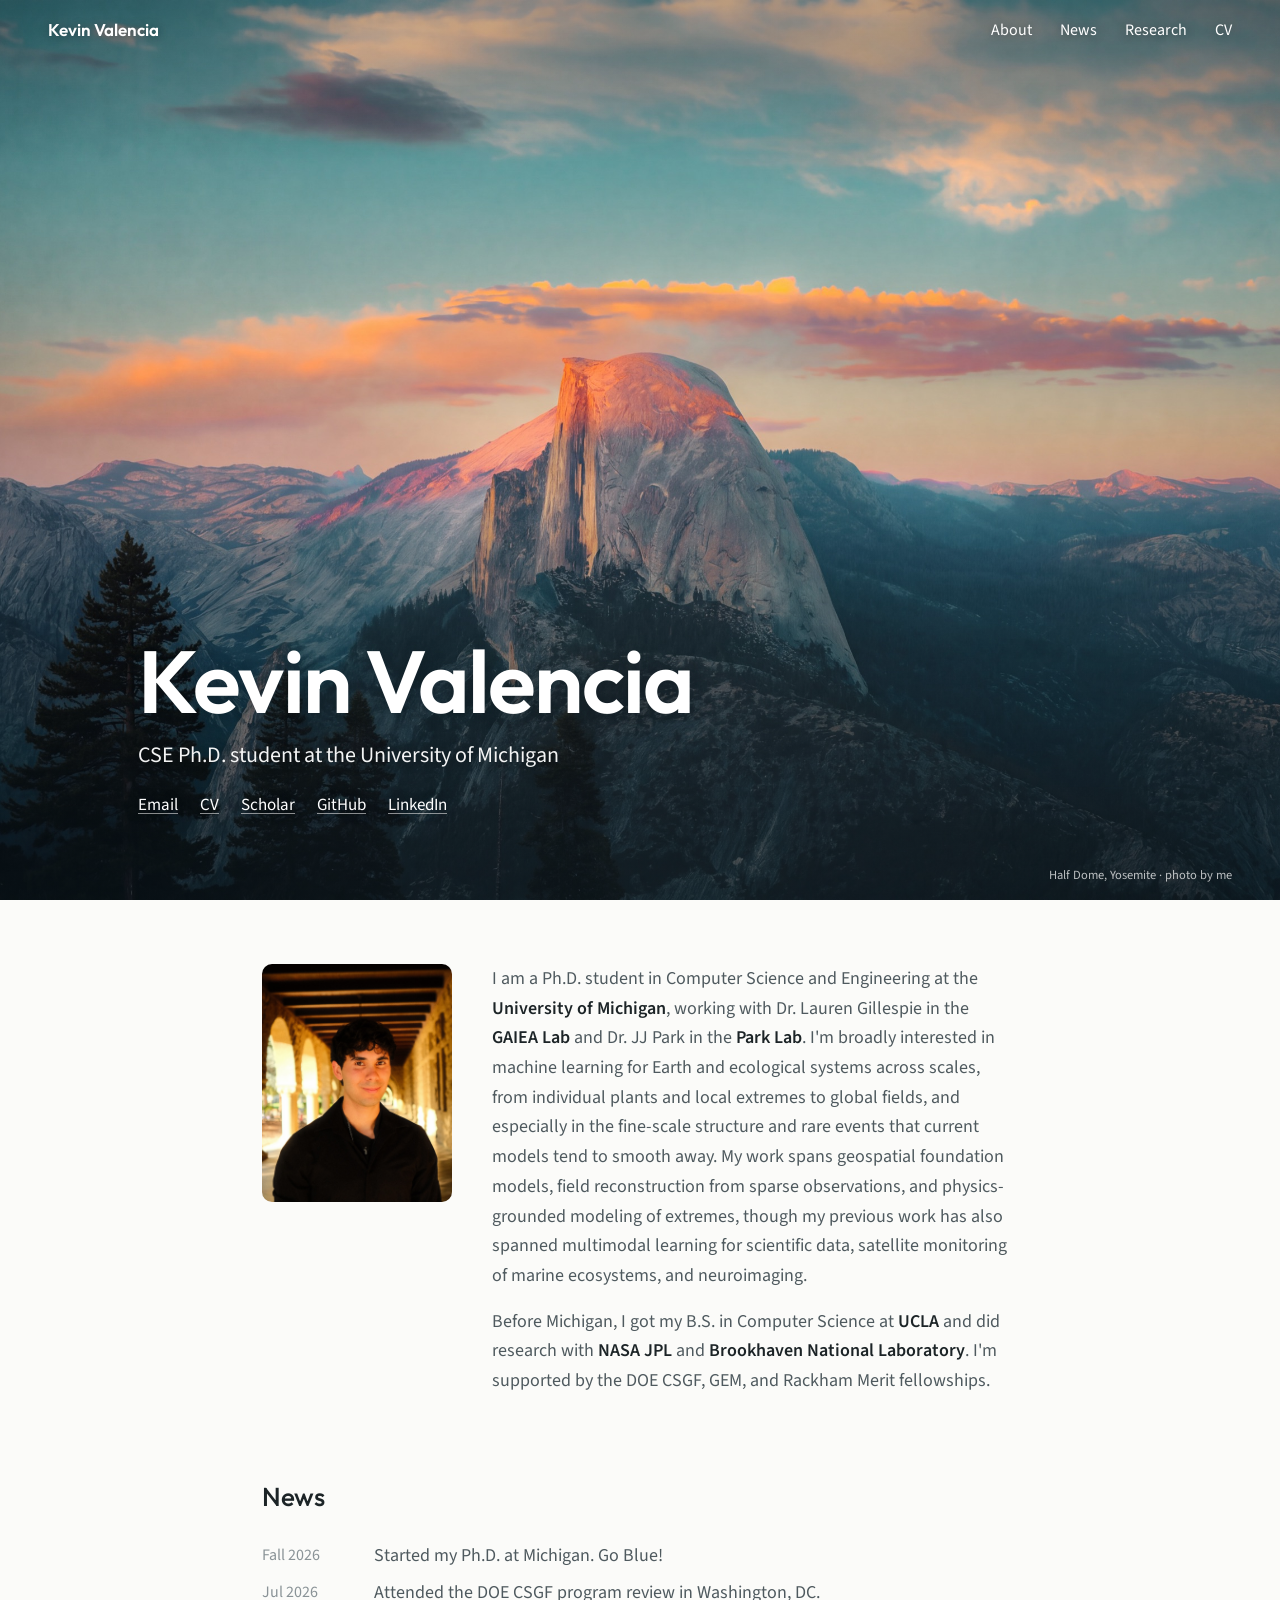
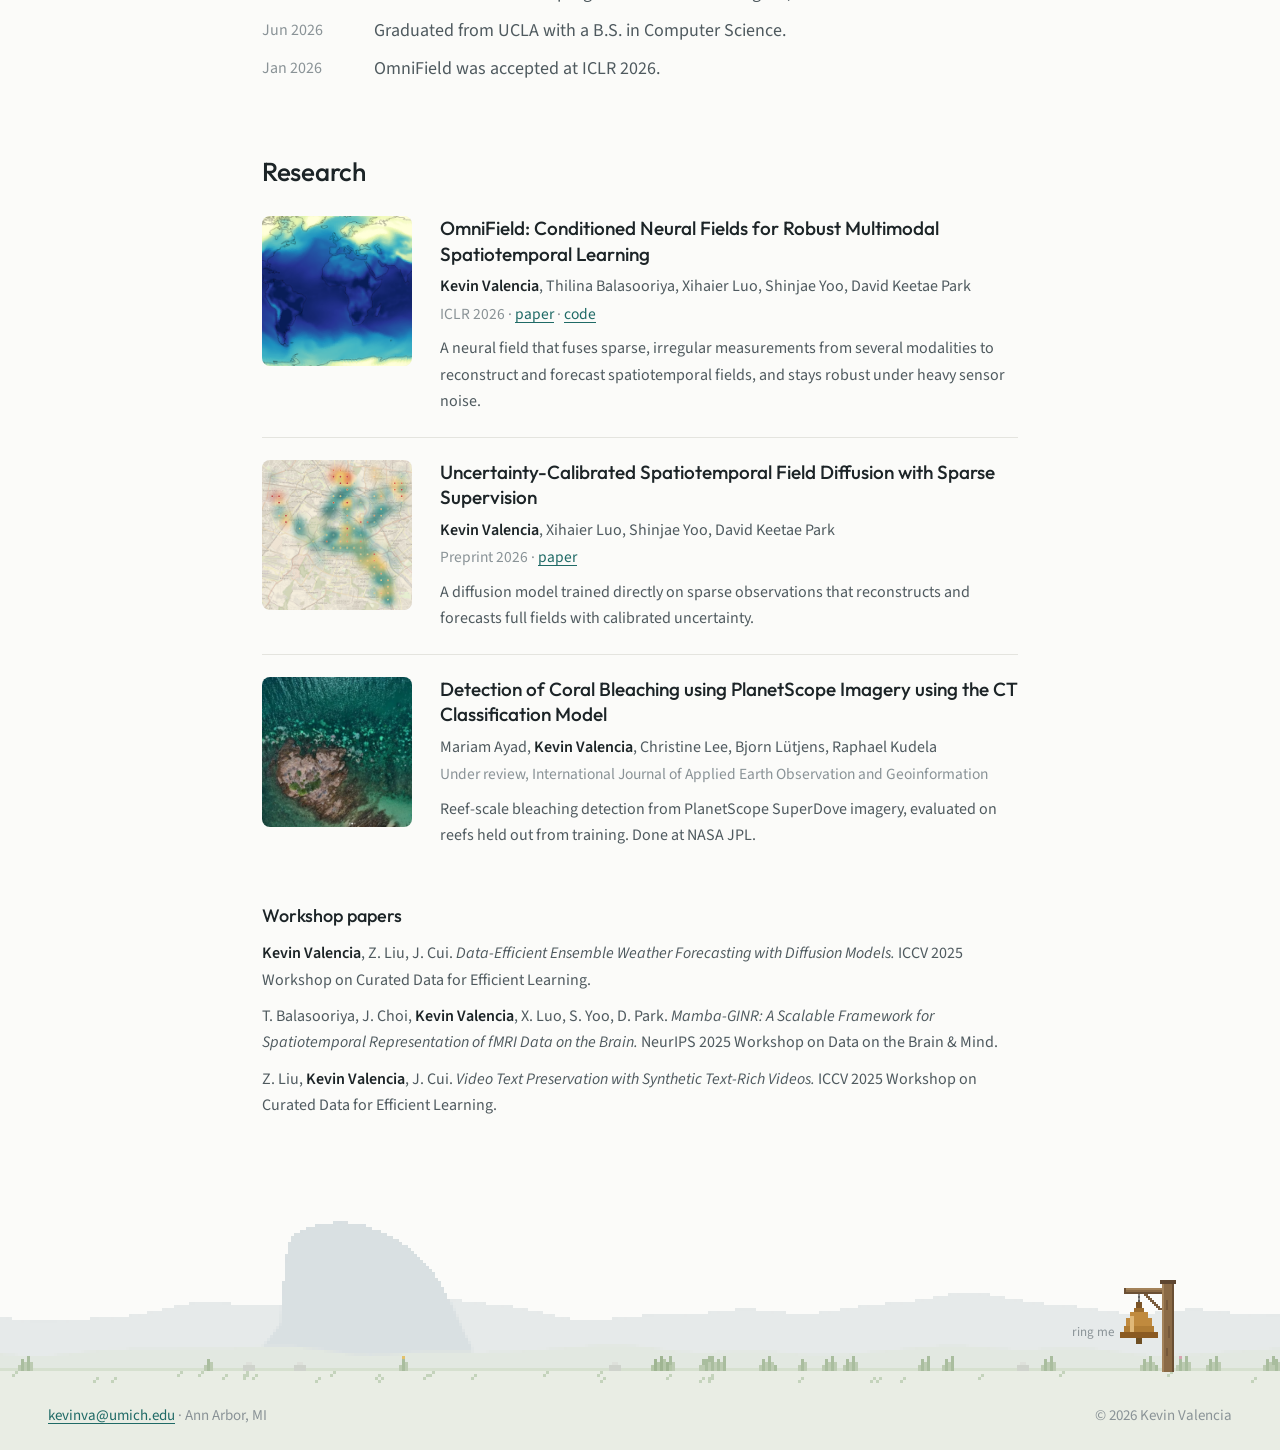
==== commit b9ce3f99: "Add CV and link it from the nav and hero" ====
--- a/index.html
+++ b/index.html
@@ -5,6 +5,13 @@
 <meta name="viewport" content="width=device-width, initial-scale=1.0">
 <title>Kevin Valencia</title>
 <meta name="description" content="Kevin Valencia, CSE Ph.D. student at the University of Michigan working on machine learning for Earth and ecological systems.">
+<link rel="canonical" href="https://kevinval04.github.io/">
+<meta property="og:type" content="website">
+<meta property="og:url" content="https://kevinval04.github.io/">
+<meta property="og:title" content="Kevin Valencia">
+<meta property="og:description" content="CSE Ph.D. student at the University of Michigan working on machine learning for Earth and ecological systems.">
+<meta property="og:image" content="https://kevinval04.github.io/images/og-image.jpg">
+<meta name="twitter:card" content="summary_large_image">
 <link rel="preconnect" href="https://fonts.googleapis.com">
 <link rel="preconnect" href="https://fonts.gstatic.com" crossorigin>
 <link href="https://fonts.googleapis.com/css2?family=Outfit:wght@500;600&family=Source+Sans+3:ital,wght@0,400;0,600;1,400&display=swap" rel="stylesheet">
@@ -18,7 +25,7 @@
 <nav id="nav">
   <a href="#top" class="brand">Kevin Valencia</a>
   <div class="nav-links">
-    <a href="#about">About</a><a href="#news">News</a><a href="#research">Research</a>
+    <a href="#about">About</a><a href="#news">News</a><a href="#research">Research</a><a href="cv.pdf">CV</a>
   </div>
 </nav>
 
@@ -28,6 +35,7 @@
     <p class="role">CSE Ph.D. student at the University of Michigan</p>
     <p class="hero-links">
       <a href="mailto:kevinva@umich.edu">Email</a>
+      <a href="cv.pdf">CV</a>
       <a href="https://scholar.google.com/citations?user=JnlcclMAAAAJ&amp;hl=en">Scholar</a>
       <a href="https://github.com/kevinval04">GitHub</a>
       <a href="https://www.linkedin.com/in/kevin-valencia04/">LinkedIn</a>
